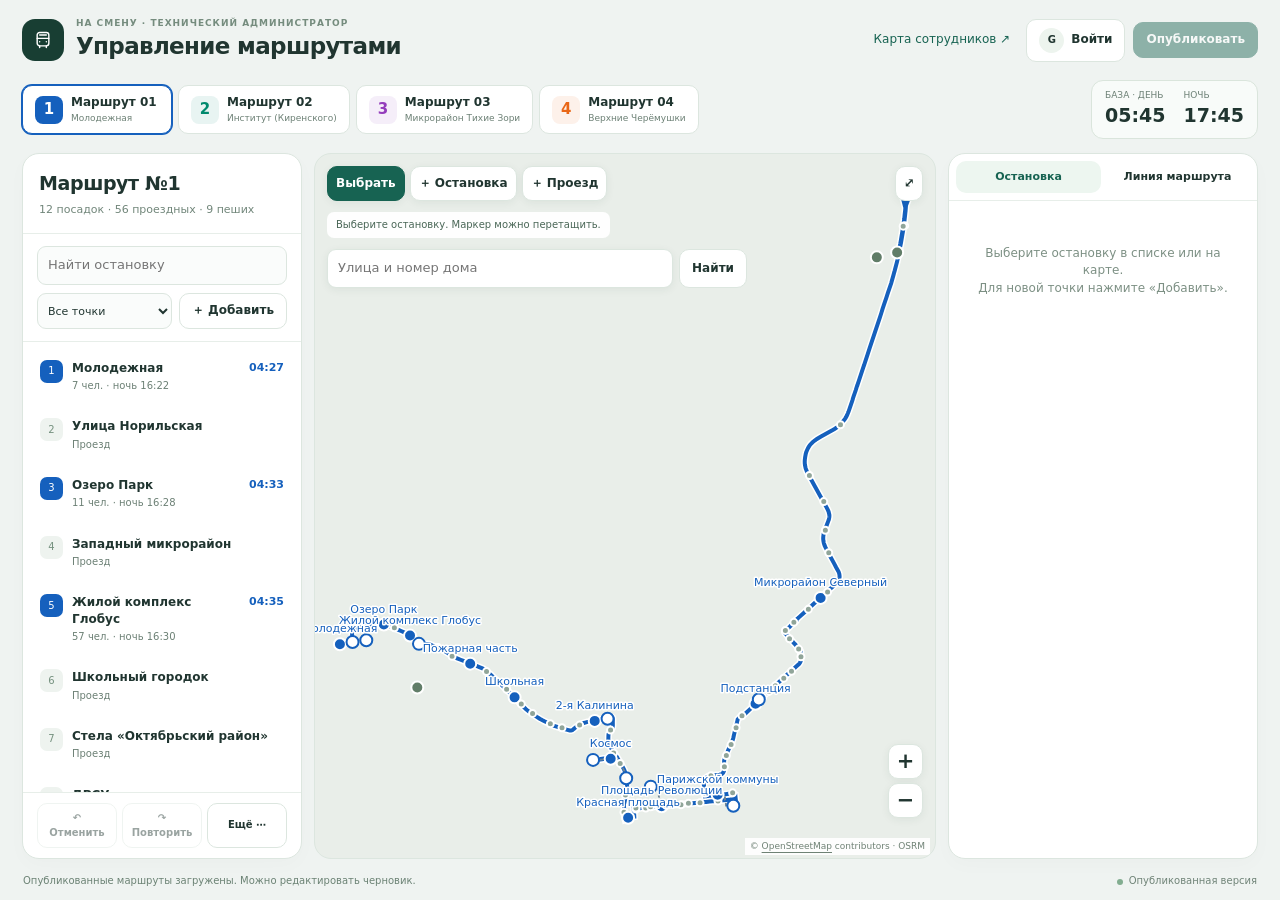
==== admin.html @ 2da7a302 "Add route administrator dashboard" ====
<!doctype html>
<html lang="ru"><head><meta charset="utf-8"><meta name="viewport" content="width=device-width,initial-scale=1"><meta name="robots" content="noindex"><meta http-equiv="Content-Security-Policy" content="default-src 'none'; script-src 'sha256-DHLg7vLLVX3ULZveoLu1nSYsYVpqnDTBqaFcpFXogCk=' 'sha256-kB4TADmBcw2oBvDj0PjYbMtDGYgtJJm6qA/jR+17UAM=' 'sha256-mRTsV3qN26Bo/cXhjgqdQzp6GvZGH3STlSTkfiofHhw=' 'sha256-dpqC+40OQa2++x3WbbJFEFpUWADEsrqg0OhUhbgO3nA='; style-src 'unsafe-inline'; img-src 'self' data: https://tile.openstreetmap.org; connect-src 'self' https://api.github.com https://routing.openstreetmap.de https://photon.komoot.io; frame-src 'self'; base-uri 'none'; form-action 'none'; object-src 'none'"><title>Администратор — маршруты Красноярска</title>
<style>
[hidden]{display:none!important}
*{box-sizing:border-box}body{margin:0;background:#eff3f1;color:#203530;font:14px/1.45 system-ui,-apple-system,"Segoe UI",sans-serif;height:100dvh;display:flex;flex-direction:column}button,input,select,textarea{font:inherit;color:inherit}button,a{-webkit-tap-highlight-color:transparent}button{cursor:pointer;border:1px solid #dce6df;border-radius:10px;padding:8px 12px;background:white;font-weight:600;font-size:12px}button:hover{background:#f0f7f3}button:disabled{opacity:.45;cursor:default}button:focus-visible,a:focus-visible,input:focus-visible,select:focus-visible{outline:3px solid #83c4ad;outline-offset:2px}button.primary{background:#176352;border-color:#176352;color:white}button.primary:hover{background:#124f42}button.danger{color:#a13e3e;border-color:#e8cccc}a{color:#176352;text-underline-offset:3px}input,select,textarea{width:100%;min-width:0;border:1px solid #dce6df;border-radius:9px;background:#fafcfb;padding:9px 10px;font-size:13px}label{display:block;font-size:11px;font-weight:650;color:#60766b}label input,label select,label textarea{display:block;margin-top:5px}input[type=checkbox]{width:auto}textarea{resize:vertical}h1,h2,h3,p{margin:0}h1{font-size:23px;letter-spacing:-.65px}h2{font-size:19px;letter-spacing:-.4px}h3{font-size:14px}small,.muted{color:#6c8075}small{font-size:11px}.icon{width:20px;height:20px;fill:none;stroke:currentColor;stroke-width:1.7;stroke-linecap:round;stroke-linejoin:round}.topbar{display:flex;align-items:center;justify-content:space-between;padding:17px 22px;gap:15px}.identity{display:flex;align-items:center;gap:12px}.brand-icon{display:grid;place-items:center;width:42px;height:42px;border-radius:13px;background:#183e33;color:white}.eyebrow{font-size:9px;letter-spacing:.11em;color:#758c7e;font-weight:750;text-transform:uppercase}.top-actions{display:flex;gap:8px;align-items:center}.user-button{display:flex;gap:7px;align-items:center}.user-dot{display:inline-grid;place-items:center;background:#edf4ee;border-radius:50%;width:25px;height:25px;font-size:10px}.page-link{font-size:12px;text-decoration:none;padding:8px}.routebar{display:flex;justify-content:space-between;align-items:center;gap:10px;padding:0 22px 14px}.route-tabs{display:flex;gap:6px}.route-tab{display:flex;gap:8px;align-items:center;min-width:150px;text-align:left}.route-tab.active{border-color:var(--color);box-shadow:0 0 0 1px var(--color);background:white}.route-tab .number{width:28px;height:28px;border-radius:8px;color:var(--color);background:color-mix(in srgb,var(--color) 9%,white);display:grid;place-items:center;font-size:15px;font-weight:750}.route-tab.active .number{background:var(--color);color:white}.route-tab strong{font-size:12px}.route-tab small{display:block;font-weight:400;font-size:9px}.gate-pill{display:flex;gap:18px;padding:8px 13px;border:1px solid #dae5dc;background:#f8fbf9;border-radius:12px}.gate-pill small{display:block;font-size:9px}.gate-pill strong{font-size:19px;font-variant-numeric:tabular-nums}.workspace{flex:1;min-height:0;display:grid;grid-template-columns:280px minmax(260px,1fr) 310px;gap:12px;padding:0 22px 15px}.pane{border:1px solid #dce6df;border-radius:17px;background:white;min-height:0;overflow:hidden;display:flex;flex-direction:column;box-shadow:0 6px 20px #1b3d2b05}.pane-head{padding:16px;border-bottom:1px solid #e7eee9;flex:none}.pane-head>p{margin-top:4px;font-size:11px;color:#71867a}.list-tools{padding:12px 14px;border-bottom:1px solid #e7eee9}.list-tools>input{margin-bottom:8px}.list-tools>div{display:flex;gap:7px}.list-tools select{padding:6px;font-size:11px}.list-tools button{white-space:nowrap}.stop-list{overflow:auto;flex:1;padding:7px}.stop-item{display:flex;gap:9px;align-items:flex-start;padding:10px 9px;margin-bottom:3px;border-radius:9px;border:1px solid transparent;width:100%;text-align:left;font-weight:400;background:white}.stop-item:hover{background:#f4f8f5}.stop-item.active{background:#edf7f1;border-color:#c4dfcf}.stop-index{width:23px;height:23px;flex:none;border-radius:7px;display:grid;place-items:center;background:#eef3ef;color:#75917f;font-size:10px}.stop-item.boarding .stop-index{background:var(--color);color:white}.stop-item.walk .stop-index{background:#edf1fa;color:#606f9f}.stop-item strong{font-size:12px;font-weight:600;display:block;line-height:1.35}.stop-item small{font-size:10px;display:block;margin-top:3px}.stop-item .stop-content{flex:1}.stop-clock{font-size:11px;font-weight:650;color:var(--color);white-space:nowrap}.list-footer{padding:10px 14px;border-top:1px solid #e7eee9;display:flex;gap:5px}.list-footer button{flex:1;padding:7px;font-size:10px}.editor-map{position:relative;min-height:0;overflow:hidden;border:1px solid #dce6df;border-radius:17px;background:#e9eee9}#adminMap{width:100%;height:100%;display:block;touch-action:none;user-select:none}#adminMap text{font-family:system-ui,-apple-system,"Segoe UI",sans-serif;paint-order:stroke;stroke-linejoin:round}.map-toolbar{position:absolute;left:12px;top:12px;right:12px;display:flex;justify-content:space-between;gap:8px;pointer-events:none}.map-toolbar>div{display:flex;gap:5px;pointer-events:auto}.map-toolbar button{box-shadow:0 2px 8px #243a3010;padding:8px}.map-toolbar button.active{background:#176352;color:white;border-color:#176352}.map-hint{position:absolute;left:12px;top:58px;right:12px;display:flex;align-items:center;gap:7px;font-size:10px;color:#496656;pointer-events:none}.map-hint span{padding:6px 9px;border-radius:7px;background:#fffffff0;max-width:90%}.map-address{position:absolute;top:95px;left:12px;right:12px;display:flex;gap:6px;max-width:420px}.map-address input{background:white;box-shadow:0 2px 8px #243a3010}.map-address button{white-space:nowrap}.map-result{position:absolute;left:12px;right:60px;bottom:36px;background:white;border:1px solid #dce6df;box-shadow:0 8px 20px #183e331a;border-radius:12px;padding:12px;max-width:360px}.map-result[hidden]{display:none}.map-result strong{display:block;font-size:13px;padding-right:12px}.map-result p{font-size:10px;color:#71867a;margin:4px 0 9px}.map-result>button.close{position:absolute;right:5px;top:5px;border:0;padding:3px 7px}.map-result div{display:flex;gap:6px;flex-wrap:wrap}.map-result div button{font-size:10px;padding:6px 8px}.zoom-tools{position:absolute;right:12px;bottom:40px;display:flex;flex-direction:column;gap:4px}.zoom-tools button{width:35px;height:35px;padding:0;font-size:21px;box-shadow:0 2px 8px #243a3010}.attribution{position:absolute;right:5px;bottom:3px;background:#ffffffe8;padding:2px 5px;font-size:9px;color:#6f8275}.attribution a{color:inherit}.map-marker{cursor:grab}.map-marker:active{cursor:grabbing}.inspector-tabs{display:flex;gap:4px;padding:7px;border-bottom:1px solid #e7eee9}.inspector-tabs button{flex:1;border:0;background:transparent;font-size:11px}.inspector-tabs button.active{background:#edf6f0;color:#176352}.inspector-body{overflow:auto;flex:1;padding:16px}.empty-state{padding:28px 5px;color:#7d9084;text-align:center;font-size:12px}.form-heading{display:flex;justify-content:space-between;align-items:flex-start;margin-bottom:14px;gap:10px}.form-heading small{display:block;margin-top:4px}.type-pill{font-size:9px;padding:4px 6px;border-radius:6px;background:#edf6f0;color:#41735a;white-space:nowrap}.form-fields{display:grid;gap:12px}.two{display:grid;grid-template-columns:1fr 1fr;gap:9px}.field-note{font-size:10px;color:#7a8d80;margin-top:5px;line-height:1.5}.form-buttons{display:flex;gap:6px;margin-top:17px}.form-buttons button{flex:1}.stop-order{display:flex;gap:6px;margin-top:11px}.stop-order button{flex:1;font-size:10px;padding:7px}.form-error{color:#9a4242;background:#fff4f2;padding:8px;border-radius:7px;font-size:11px;margin-top:10px}.form-error:empty{display:none}.route-tools{display:grid;gap:10px;margin-top:14px}.route-tools button{width:100%;padding:10px}.route-status{padding:10px;border-radius:9px;background:#f0f7f3;font-size:11px;color:#517564;margin:13px 0}.route-status.dirty{background:#fff7e8;color:#946b2d}.via-row{padding:10px 0;border-top:1px solid #e7eee9}.via-row>div{display:flex;align-items:center;justify-content:space-between;gap:8px;margin-bottom:6px}.via-row button{padding:3px 8px;color:#a13e3e;border:0}.via-row small{font-size:10px}.via-row select{font-size:11px;padding:7px}.statusbar{display:flex;align-items:center;justify-content:space-between;padding:0 23px 11px;gap:12px;font-size:10px;min-height:26px;color:#6b8274}.statusbar .message{max-width:80%;white-space:normal}.statusbar .message.error{color:#a14440}.statusbar .message.success{color:#176352}.save-state{display:inline-flex;align-items:center;gap:6px;font-size:10px;color:#708478}.save-state:before{content:"";width:6px;height:6px;border-radius:50%;background:#82ad90}.save-state.dirty{color:#8e733a}.save-state.dirty:before{background:#cfaa50}.mobile-tabs{display:none}dialog{width:min(600px,calc(100% - 24px));max-height:calc(100dvh - 32px);border:1px solid #dce6df;border-radius:19px;background:white;color:#203530;padding:23px;box-shadow:0 25px 90px #183e3338;overflow:auto}dialog::backdrop{background:#183e335c;backdrop-filter:blur(3px)}dialog header{display:flex;justify-content:space-between;align-items:flex-start;gap:12px;margin-bottom:16px}dialog header button{border:0;padding:4px 8px;font-size:20px}dialog p{font-size:12px;line-height:1.7;color:#71867a;margin-bottom:14px}dialog .dialog-actions{display:flex;gap:8px;justify-content:flex-end;margin-top:18px}.login-box{background:#f3f8f5;border-radius:12px;padding:15px;margin-bottom:15px}.login-box label{color:#436251}.login-box input{background:white}.login-box button{margin-top:11px;width:100%}.login-help{font-size:11px;line-height:1.6}.login-help ol{padding-left:20px;color:#71867a}.login-help li{margin-bottom:7px}.login-help a{font-weight:600}.review-stats{display:grid;grid-template-columns:repeat(4,1fr);gap:7px;margin:15px 0}.review-stats div{padding:12px 7px;border:1px solid #e2ebe5;border-radius:10px;text-align:center}.review-stats strong{font-size:23px;display:block;line-height:1.2}.review-stats small{font-size:9px}.review-list{max-height:260px;overflow:auto;border:1px solid #e5eee8;border-radius:10px;padding:9px 12px;margin-bottom:13px}.review-row{padding:7px 0;border-bottom:1px solid #edf2ee;font-size:11px}.review-row:last-child{border-bottom:0}.review-row strong{display:block;font-size:12px}.review-row span{color:#758b7d}.validation-errors{padding:12px;background:#fff4f0;border:1px solid #efdad1;border-radius:10px;margin:12px 0;font-size:11px;color:#9a4e3d}.validation-errors ul{margin:0;padding-left:18px}.validation-warnings{padding:10px;background:#fff9ed;border-radius:10px;font-size:11px;color:#9b793a;margin-bottom:12px}.preview-dialog{width:calc(100% - 40px);height:calc(100dvh - 40px);max-width:none;max-height:none;padding:12px;overflow:hidden;display:none;flex-direction:column}.preview-dialog[open]{display:flex}.preview-dialog header{margin-bottom:8px;align-items:center}.preview-dialog h2{font-size:16px}.preview-dialog iframe{border:1px solid #dce6df;border-radius:10px;width:100%;flex:1;min-height:0;background:#edf1ee}.history-item{display:flex;align-items:center;justify-content:space-between;gap:12px;padding:12px 0;border-bottom:1px solid #e6eee8}.history-item strong{display:block;font-size:12px}.history-item small{font-size:10px}.history-item button{font-size:10px;white-space:nowrap}.history-item a{font-size:10px}.busy{opacity:.65;pointer-events:none}.key-note{font-size:10px;color:#758b7d;margin-top:8px}.protected{padding:12px;border-radius:10px;background:#f4f8f5;font-size:11px;color:#6c8374}.copy-code{width:100%;height:140px;font:10px/1.3 monospace;margin:12px 0}.help-steps{display:grid;gap:12px}.help-step{display:flex;gap:12px;font-size:12px;line-height:1.7}.help-step>b{width:27px;height:27px;flex:none;background:#eaf5ee;border-radius:8px;display:grid;place-items:center;color:#176352}.help-step strong{display:block}.auth-session{padding:12px;background:#edf6f0;border-radius:11px;margin-bottom:12px}.auth-session strong{display:block}.auth-session small{display:block;margin-top:4px}
@media(min-width:1550px){.workspace{grid-template-columns:320px minmax(350px,1fr) 350px}.route-tab{min-width:180px}}@media(max-width:1100px){.workspace{grid-template-columns:240px minmax(200px,1fr) 280px;padding:0 13px 13px;gap:9px}.topbar{padding:14px}.routebar{padding:0 14px 12px}.route-tab{min-width:0}.route-tab small{display:none}.gate-pill{gap:8px}.page-link{display:none}.topbar h1{font-size:20px}}@media(max-width:760px){body{height:100dvh}.topbar{padding:12px;gap:8px}.identity{gap:8px}.brand-icon{width:32px;height:32px}.eyebrow{font-size:7px}h1{font-size:17px!important}.top-actions{gap:5px}.top-actions button{padding:7px 9px;font-size:10px}.user-dot{display:none}.user-button span:last-child{max-width:72px;overflow:hidden;text-overflow:ellipsis}.routebar{padding:0 12px 8px;align-items:stretch}.route-tabs{flex:1;gap:4px}.route-tab{flex:1;justify-content:center;padding:6px;gap:4px}.route-tab>span:last-child{display:none}.route-tab .number{width:27px;height:27px}.gate-pill{padding:6px 8px;gap:8px}.gate-pill strong{font-size:15px}.gate-pill small{font-size:7px}.workspace{display:block;position:relative;padding:0 0 5px;margin:0 10px;min-height:0}.pane,.editor-map{height:100%;border-radius:13px}.workspace>[data-pane]{display:none}body[data-mobile="map"] .workspace>[data-pane="map"],body[data-mobile="list"] .workspace>[data-pane="list"],body[data-mobile="edit"] .workspace>[data-pane="edit"]{display:flex}body[data-mobile="map"] .workspace>[data-pane="map"]{display:block}.mobile-tabs{display:flex;gap:4px;padding:0 10px 8px}.mobile-tabs button{flex:1;padding:7px;background:transparent;border:0}.mobile-tabs button.active{background:white;color:#176352;box-shadow:0 2px 8px #243a300c}.statusbar{padding:6px 13px 8px;font-size:9px}.statusbar>span:last-child{display:none}.map-toolbar{left:8px;right:8px;top:8px}.map-toolbar button{font-size:10px;padding:7px 8px}.map-hint{top:49px;left:8px}.map-address{top:91px;left:8px;right:8px}.map-address input{font-size:16px}.map-result{left:8px;right:55px}.review-stats{gap:4px}.review-stats div{padding:10px 4px}.review-stats small{font-size:8px}dialog{padding:18px}.preview-dialog{width:calc(100% - 12px);height:calc(100dvh - 12px);padding:8px}.statusbar .message{max-width:100%}.form-fields input{font-size:16px}}
</style></head><body data-mobile="list">
<header class="topbar"><div class="identity"><div class="brand-icon"><svg class="icon" viewBox="0 0 24 24"><rect x="5" y="3" width="14" height="16" rx="3"/><path d="M5 10h14M8 6h8M8 19v2m8-2v2M8 14h.01M16 14h.01"/></svg></div><div><div class="eyebrow">На смену · технический администратор</div><h1>Управление маршрутами</h1></div></div><div class="top-actions"><a class="page-link" href="./index.html" target="_blank" rel="noopener">Карта сотрудников ↗</a><button id="loginButton" class="user-button"><span class="user-dot">G</span><span id="userName">Войти</span></button><button id="reviewButton" class="primary" disabled>Опубликовать</button></div></header>
<div class="routebar"><nav id="adminRoutes" class="route-tabs" aria-label="Выбор маршрута"></nav><div class="gate-pill"><div><small>БАЗА · ДЕНЬ</small><strong>05:45</strong></div><div><small>НОЧЬ</small><strong>17:45</strong></div></div></div>
<div class="mobile-tabs" aria-label="Панели редактора"><button data-mobile="list" class="active">Остановки</button><button data-mobile="map">Карта</button><button data-mobile="edit">Редактор</button></div>
<main class="workspace">
<aside class="pane" data-pane="list"><div class="pane-head"><h2 id="stopListHeading">Маршрут №1</h2><p id="stopListSummary">Загрузка остановок…</p></div><div class="list-tools"><input id="stopSearch" type="search" aria-label="Поиск остановки в редакторе" placeholder="Найти остановку"><div><select id="stopFilter" aria-label="Тип остановок"><option value="all">Все точки</option><option value="boarding">Посадка</option><option value="pass">Проезд</option><option value="walk">Пешие подходы</option><option value="unassigned">Не назначены</option></select><button id="addStop">＋ Добавить</button></div></div><div id="adminStopList" class="stop-list" aria-label="Остановки маршрута"></div><div class="list-footer"><button id="undoButton" disabled>↶ Отменить</button><button id="redoButton" disabled>↷ Повторить</button><button id="moreButton">Ещё ⋯</button></div></aside>
<section class="editor-map" data-pane="map" aria-label="Карта редактора"><svg id="adminMap" xmlns="http://www.w3.org/2000/svg" aria-label="Карта для редактирования маршрута"></svg><div class="map-toolbar"><div><button data-mode="select" class="active">Выбрать</button><button data-mode="add">＋ Остановка</button><button data-mode="via">＋ Проезд</button></div><div><button id="fitMap" aria-label="Показать маршрут целиком">⤢</button></div></div><div class="map-hint"><span id="mapModeHint">Выберите остановку. Маркер можно перетащить.</span></div><form id="adminAddressForm" class="map-address"><input id="adminAddress" aria-label="Адрес на карте редактора" placeholder="Улица и номер дома" maxlength="180"><button type="submit" id="adminAddressSubmit">Найти</button></form><div id="adminAddressResult" class="map-result" hidden><button class="close" id="closeAdminAddress" aria-label="Закрыть результат адреса">×</button><strong id="adminAddressLabel"></strong><p id="adminAddressMessage"></p><div><button id="addressAddStop">Добавить остановку здесь</button><button id="addressMoveStop">Перенести выбранную</button></div></div><div class="zoom-tools"><button id="adminZoomIn" aria-label="Увеличить карту">+</button><button id="adminZoomOut" aria-label="Уменьшить карту">−</button></div><div class="attribution">© <a href="https://www.openstreetmap.org/copyright" target="_blank" rel="noopener">OpenStreetMap</a> contributors · OSRM</div></section>
<aside class="pane" data-pane="edit"><div class="inspector-tabs"><button data-tab="stop" class="active">Остановка</button><button data-tab="route">Линия маршрута</button></div><div class="inspector-body"><section id="stopInspector"><div class="empty-state" id="noStop">Выберите остановку в списке или на карте.<br>Для новой точки нажмите «Добавить».</div><form id="stopForm" hidden><div class="form-heading"><div><h2>Остановка</h2><small id="stopIdentifier"></small></div><span id="stopKindPill" class="type-pill"></span></div><div class="form-fields"><label>Название<input id="editName" maxlength="160" required></label><div class="two"><label>Тип<select id="editKind"><option value="boarding">Посадка</option><option value="pass">Проезд без посадки</option><option value="walk">Пеший подход</option><option value="unassigned">Не назначена</option></select></label><label>Маршрут<select id="editRoute"><option value="1">№1</option><option value="2">№2</option><option value="3">№3</option><option value="4">№4</option><option value="0">Не назначен</option></select></label></div><label>Сотрудников по общему списку<input id="editCount" type="number" min="0" max="1000" step="1" required></label><div id="timeFields"><div class="two"><label>День · посадка<input id="editDay" type="time"></label><label>Ночь · посадка<input id="editNight" type="time"></label></div><p class="field-note">Время до въезда на базу: 05:45 / 17:45.</p></div><label id="targetField" hidden>Посадка для пешего подхода<select id="editTarget"></select></label><div class="two"><label>Широта<input id="editLat" type="number" step="any" required></label><label>Долгота<input id="editLon" type="number" step="any" required></label></div><p class="field-note">Можно перетащить маркер на карте. После переноса посадки перестройте линию автобуса и пешие подходы.</p></div><div id="stopFormError" class="form-error" role="alert"></div><div class="form-buttons"><button type="submit" class="primary">Сохранить остановку</button><button type="button" id="deleteStop" class="danger">Удалить</button></div><div class="stop-order"><button type="button" id="moveUp">↑ Раньше</button><button type="button" id="moveDown">↓ Позже</button></div></form></section>
<section id="routeInspector" hidden><div class="form-heading"><div><h2>Линия маршрута</h2><small>Проезд по дорогам между посадками</small></div></div><label>Название маршрута<input id="routeTitle" maxlength="160"></label><div id="routeGeometryStatus" class="route-status"></div><div class="route-tools"><button id="rebuildRoute" class="primary">Перестроить по дорогам</button><button id="rebuildWalks">Пересчитать пешие подходы</button><button id="reviewRouteTimes">Проверить расписание после перестроения</button><button id="calculateTimes">Рассчитать время посадок</button><button id="refreshPassing">Обновить попутные остановки</button></div><p class="field-note">Для объезда добавьте на карте точку «Проезд» после нужной посадки. Автобус пройдёт через неё при перестроении.</p><div id="viaList"></div><div class="protected" style="margin-top:16px">Въезд на базу: <b>05:45 / 17:45</b>.<br>Эти контрольные времена защищены от случайного изменения.</div></section></div></aside>
</main><footer class="statusbar"><span id="adminMessage" class="message" role="status" aria-live="polite">Загружаем опубликованные маршруты…</span><span id="draftState" class="save-state">Опубликованная версия</span></footer>
<dialog id="loginDialog" aria-labelledby="loginHeading"><header><div><div class="eyebrow">Доступ к публикации</div><h2 id="loginHeading">Технический администратор</h2></div><button data-close="loginDialog" aria-label="Закрыть вход">×</button></header><div id="authSession" class="auth-session" hidden><strong id="authIdentity"></strong><small>Права подтверждены GitHub. Ключ действует только в открытой вкладке.</small><button id="logoutButton" style="margin-top:10px">Выйти</button></div><div id="loginFields"><p>Публиковать изменения может владелец репозитория карты или пользователь с правом записи. Укажите ключ доступа своей учётной записи GitHub.</p><form id="loginForm" class="login-box"><label>Ключ доступа GitHub<input id="githubKey" type="password" autocomplete="off" spellcheck="false" maxlength="300" required placeholder="github_pat_…"></label><button class="primary" id="connectGitHub" type="submit">Подключить учётную запись</button><div class="key-note">Ключ передаётся только GitHub, не сохраняется в файлах, черновиках и хранилище браузера.</div></form><div id="loginError" class="form-error" role="alert"></div><details class="login-help"><summary>Настроить доступ владельцу Ivan160610</summary><ol><li>Откройте <a href="https://github.com/settings/personal-access-tokens/new?name=Bus%20Routes%20Admin&amp;target_name=Ivan160610&amp;expires_in=30&amp;contents=write" target="_blank" rel="noopener noreferrer">создание ключа GitHub ↗</a>.</li><li>В «Repository access» выберите «Only select repositories» и только <b>krasnoyarsk-bus-routes</b>.</li><li>Разрешение «Contents» — <b>Read and write</b>. Создайте ключ и вставьте его в это окно.</li></ol><p>Если администратор — другой пользователь GitHub, можно публиковать через редактор GitHub с его учётной записью и правом записи. Этот способ доступен в окне проверки изменений.</p></details></div><div class="dialog-actions"><button id="draftOnlyButton">Продолжить с черновиком</button></div></dialog>
<dialog id="reviewDialog" aria-labelledby="reviewHeading"><header><div><div class="eyebrow">Проверка перед публикацией</div><h2 id="reviewHeading">Обновление карты сотрудников</h2></div><button data-close="reviewDialog" aria-label="Закрыть проверку публикации">×</button></header><p>Проверьте изменения. После публикации карта, расписание и поиск ближайшей посадки используют новую версию.</p><div id="reviewValidation"></div><div id="reviewStats" class="review-stats"></div><div id="reviewChanges" class="review-list"></div><label>Что изменилось<textarea id="publishComment" rows="2" maxlength="180" placeholder="Например: перенесли посадку на улице Крупской"></textarea></label><div id="publishError" class="form-error" role="alert"></div><div class="dialog-actions"><button id="previewFromReview">Предпросмотр</button><button id="publishViaGitHub">Через GitHub</button><button id="publishDirect" class="primary">Опубликовать</button></div></dialog>
<dialog id="confirmDialog" aria-labelledby="confirmHeading"><header><h2 id="confirmHeading">Подтвердите действие</h2></header><p id="confirmText"></p><div class="dialog-actions"><button id="confirmCancel">Отмена</button><button id="confirmAccept" class="primary">Продолжить</button></div></dialog>
<dialog id="moreDialog" aria-labelledby="moreHeading"><header><h2 id="moreHeading">Действия с маршрутами</h2><button data-close="moreDialog" aria-label="Закрыть действия">×</button></header><div class="route-tools"><button id="openPreview">Предпросмотр карты сотрудников</button><button id="exportDraft">Скачать резервную копию</button><button id="exportRecovery" hidden>Скачать предыдущий черновик</button><button id="importDraft">Загрузить резервную копию</button><button id="openHistory">История публикаций и восстановление</button><button id="reloadPublished">Загрузить актуальную версию</button><button id="openHelp">Как редактировать маршруты</button></div><input id="importFile" type="file" accept="application/json,.json" hidden></dialog>
<dialog id="previewDialog" class="preview-dialog" aria-labelledby="previewHeading"><header><h2 id="previewHeading">Предпросмотр · черновик</h2><button data-close="previewDialog" aria-label="Закрыть предпросмотр">×</button></header><iframe id="previewFrame" title="Карта сотрудников с черновиком маршрутов"></iframe></dialog>
<dialog id="historyDialog" aria-labelledby="historyHeading"><header><div><div class="eyebrow">История GitHub</div><h2 id="historyHeading">Опубликованные версии</h2></div><button data-close="historyDialog" aria-label="Закрыть историю">×</button></header><p>Восстановление загружает выбранную версию в черновик. Сотрудники увидят её после проверки и новой публикации.</p><div id="historyList"></div></dialog>
<dialog id="webPublishDialog" aria-labelledby="webPublishHeading"><header><h2 id="webPublishHeading">Публикация через GitHub</h2><button data-close="webPublishDialog" aria-label="Закрыть публикацию через GitHub">×</button></header><p>Этот способ использует обычный вход в GitHub и не требует ключа в редакторе. Скопируйте подготовленные данные, откройте файл и замените его содержимое. Затем нажмите в GitHub «Commit changes».</p><textarea id="webPublishCode" class="copy-code" readonly aria-label="Данные для публикации в GitHub"></textarea><div class="dialog-actions"><button id="copyWebPublish" class="primary">Скопировать данные</button><a class="page-link" href="https://github.com/Ivan160610/krasnoyarsk-bus-routes/edit/main/routes.json" target="_blank" rel="noopener noreferrer" style="display:block">Открыть файл в GitHub ↗</a></div><p style="margin-top:14px">Перед заменой проверьте, что в GitHub показана та же версия, от которой создан черновик: <b id="webBaseRevision"></b>. Если файл уже изменён другим администратором, загрузите актуальную версию в редакторе.</p></dialog>
<dialog id="routeTimeReviewDialog" aria-labelledby="routeTimeReviewHeading"><header><h2 id="routeTimeReviewHeading">Проверка времени посадок</h2><button data-close="routeTimeReviewDialog" aria-label="Закрыть проверку времени">×</button></header><p>После изменения линии проверьте время между посадками. Если нужен новый расчёт с запасом, используйте «Рассчитать время посадок» в разделе линии маршрута.</p><div id="routeTimeReviewList" class="review-list"></div><div class="protected">Въезд на базу — 05:45 / 17:45.</div><div class="dialog-actions"><button id="confirmRouteTimes" class="primary">Время проверено</button></div></dialog>
<dialog id="timeDialog" aria-labelledby="timeHeading"><header><h2 id="timeHeading">Рассчитать время посадок</h2><button data-close="timeDialog" aria-label="Закрыть расчёт времени">×</button></header><p>Расчёт идёт от фиксированного въезда 05:45 / 17:45 назад по маршруту. Текущие пробки не учитываются; после расчёта время можно поправить вручную.</p><form id="timeForm"><div class="form-fields"><div class="two"><label>Запас на весь путь, мин<input id="timeReserve" type="number" value="10" min="0" max="60" step="1"></label><label>Посадка на остановке, мин<input id="timePause" type="number" value="0.5" min="0" max="5" step="0.1"></label></div><div class="two"><label>Коэффициент · день<input id="timeDayFactor" type="number" value="1.15" min="1" max="3" step="0.05"></label><label>Коэффициент · ночь<input id="timeNightFactor" type="number" value="1.25" min="1" max="3" step="0.05"></label></div></div><div class="dialog-actions"><button class="primary" type="submit">Рассчитать для маршрута</button></div></form></dialog>
<dialog id="helpDialog" aria-labelledby="helpHeading"><header><h2 id="helpHeading">Как работать с редактором</h2><button data-close="helpDialog" aria-label="Закрыть помощь">×</button></header><div class="help-steps"><div class="help-step"><b>1</b><div><strong>Выберите маршрут и остановку</strong>Меняйте название, тип и время в карточке справа. «Проезд без посадки» остаётся без времени.</div></div><div class="help-step"><b>2</b><div><strong>Настройте движение на карте</strong>Перетащите посадку или добавьте точку проезда. В разделе «Линия маршрута» перестройте путь по дорогам и пересчитайте затронутые пешие подходы.</div></div><div class="help-step"><b>3</b><div><strong>Проверьте черновик</strong>Изменения сохраняются в браузере. Доступны отмена, резервная копия, история и предпросмотр того, что увидят сотрудники.</div></div><div class="help-step"><b>4</b><div><strong>Опубликуйте новую версию</strong>Нажмите «Опубликовать», проверьте список изменений и подтвердите. Сайт обновляется через GitHub; открытые карты проверяют обновления раз в минуту.</div></div></div></dialog>
<script id="stopcatalog" type="application/json">[{"id":457310788,"name":"Черёмушки","lat":56.000825,"lon":93.0358346},{"id":457310789,"name":"Черёмушки","lat":56.0006834,"lon":93.0345127},{"id":544059718,"name":"Кинотеатр Луч","lat":56.0095668,"lon":92.8549427},{"id":601732369,"name":"Органный зал","lat":56.0091572,"lon":92.8476352},{"id":748067444,"name":"Театр оперы и балета","lat":56.0091195,"lon":92.8713218},{"id":750470043,"name":"Площадь Революции","lat":56.0126172,"lon":92.852423},{"id":766201744,"name":"Медицинский колледж","lat":56.0184248,"lon":92.7687351},{"id":766215884,"name":"Улица Крупской","lat":56.0221961,"lon":92.7802476},{"id":766215885,"name":"Спорткомплекс «Рассвет»","lat":56.0235348,"lon":92.7862223},{"id":766215886,"name":"Спорткомплекс «Рассвет»","lat":56.0229302,"lon":92.7866125},{"id":766215887,"name":"Почта","lat":56.0266877,"lon":92.7801864},{"id":766215888,"name":"Почта","lat":56.0272074,"lon":92.7799701},{"id":766215889,"name":"Домик","lat":56.0200585,"lon":92.7567662},{"id":766215891,"name":"БСМП","lat":56.0193681,"lon":92.7725471},{"id":766215892,"name":"БСМП","lat":56.0189045,"lon":92.7717249},{"id":766215893,"name":"Улица Крупской","lat":56.0223137,"lon":92.7810019},{"id":766215894,"name":"Госпиталь инвалидов ВОВ (улица Сады)","lat":56.0190618,"lon":92.7656129},{"id":766215895,"name":"Домик","lat":56.0204368,"lon":92.7577771},{"id":827591720,"name":"Кинотеатр Строитель","lat":56.0325117,"lon":92.774201},{"id":827598435,"name":"Кинотеатр Строитель","lat":56.0327043,"lon":92.7746077},{"id":827598437,"name":"Северо-Западный район","lat":56.0386134,"lon":92.7697808},{"id":858214752,"name":"Улица Урванцева","lat":56.0643176,"lon":92.9259213},{"id":858214755,"name":"Улица Урванцева","lat":56.0639941,"lon":92.9240926},{"id":988497505,"name":"Улица Красномосковская","lat":56.0236926,"lon":92.8219396},{"id":1012017921,"name":"Предмостная площадь","lat":55.9917687,"lon":92.8880058},{"id":1012017922,"name":"Агентство Аэрофлота","lat":55.9901789,"lon":92.8864456},{"id":1012961185,"name":"Улица Батурина","lat":56.0384425,"lon":92.9060652},{"id":1012961186,"name":"АЛПИ (улица Батурина)","lat":56.0413965,"lon":92.9009398},{"id":1012961192,"name":"Междугородный автовокзал","lat":56.0319183,"lon":92.9063196},{"id":1012961193,"name":"Кода «Медистал»","lat":56.0437448,"lon":92.910006},{"id":1012961195,"name":"Кода «Медистал»","lat":56.0429157,"lon":92.9096387},{"id":1012961199,"name":"Центральный рынок Советского района","lat":56.0358267,"lon":92.920101},{"id":1012961212,"name":"Весны","lat":56.0385344,"lon":92.9120795},{"id":1012961221,"name":"Оптима","lat":56.040057,"lon":92.9018471},{"id":1012961233,"name":"Сбербанк","lat":56.0392173,"lon":92.9156191},{"id":1012961235,"name":"Аптека","lat":56.0402894,"lon":92.914457},{"id":1012961236,"name":"Улица Батурина","lat":56.0379285,"lon":92.9062888},{"id":1012961243,"name":"Междугородный автовокзал","lat":56.0312917,"lon":92.9082603},{"id":1012961245,"name":"Школа искусств","lat":56.0406241,"lon":92.9039105},{"id":1015339937,"name":"1-й микрорайон","lat":56.0586428,"lon":92.9148274},{"id":1015339939,"name":"1-й микрорайон","lat":56.0578368,"lon":92.9119942},{"id":1034705656,"name":"Дом учёных","lat":55.9851156,"lon":92.7498384},{"id":1034705675,"name":"Академгородок","lat":55.9860731,"lon":92.7626758},{"id":1034705676,"name":"Академгородок","lat":55.9859314,"lon":92.7616474},{"id":1056781475,"name":"Дом Куприяна","lat":56.0558958,"lon":92.9092108},{"id":1056781505,"name":"Дом Куприяна","lat":56.0556115,"lon":92.9077349},{"id":1065885420,"name":"Улица Краснодарская","lat":56.0460157,"lon":92.9414524},{"id":1065886901,"name":"Улица Краснодарская","lat":56.0451268,"lon":92.9410173},{"id":1065887799,"name":"Улица Сергея Лазо","lat":56.0468075,"lon":92.9475899},{"id":1065888391,"name":"Улица Сергея Лазо","lat":56.0465465,"lon":92.9480479},{"id":1076659692,"name":"Площадь Революции","lat":56.011447,"lon":92.8572994},{"id":1096134493,"name":"Комсомольский проспект","lat":56.0622885,"lon":92.9335437},{"id":1096134495,"name":"Комсомольский проспект","lat":56.061977,"lon":92.9332519},{"id":1096134507,"name":"Улица 9 Мая","lat":56.0638852,"lon":92.9301333},{"id":1096134572,"name":"Улица 9 Мая","lat":56.065084,"lon":92.9289747},{"id":1096164436,"name":"Микрорайон Северный","lat":56.0669994,"lon":92.9301168},{"id":1096164439,"name":"Улица Шумяцкого","lat":56.0643836,"lon":92.9374166},{"id":1096164443,"name":"Улица Шумяцкого","lat":56.0650097,"lon":92.9377134},{"id":1096164454,"name":"Школа № 147","lat":56.0684357,"lon":92.9348324},{"id":1096164458,"name":"Микрорайон Северный","lat":56.0672668,"lon":92.931755},{"id":1096164463,"name":"Школа № 147","lat":56.068675,"lon":92.9333469},{"id":1104905758,"name":"Стадион «Локомотив»","lat":56.0133186,"lon":92.8648439},{"id":1108661986,"name":"ГорДК","lat":56.0199972,"lon":92.7923433},{"id":1108661989,"name":"ГорДК","lat":56.019369,"lon":92.7926799},{"id":1111514942,"name":"Гостиница «Октябрьская»","lat":56.0112858,"lon":92.8897604},{"id":1116665897,"name":"Предмостная площадь","lat":55.9925461,"lon":92.8868549},{"id":1116665900,"name":"Цирк","lat":55.9966023,"lon":92.9071084},{"id":1116665920,"name":"Предмостная площадь","lat":55.9926562,"lon":92.8893597},{"id":1116665931,"name":"Цирк","lat":55.9963447,"lon":92.9043168},{"id":1140258783,"name":"4-й микрорайон","lat":56.1134027,"lon":92.9181486},{"id":1140259007,"name":"4-й микрорайон","lat":56.1137673,"lon":92.9203536},{"id":1148544923,"name":"Микрорайон Солнечный","lat":56.1174579,"lon":92.9303604},{"id":1148544924,"name":"Микрорайон Солнечный","lat":56.1169286,"lon":92.9300641},{"id":1154342293,"name":"улица Перенсона","lat":56.0100795,"lon":92.8649136},{"id":1191519637,"name":"Сквер «Уют»","lat":56.0227509,"lon":92.8394902},{"id":1191521269,"name":"улица Красной Гвардии","lat":56.0224228,"lon":92.8417972},{"id":1226585438,"name":"Площадь Изыскателей","lat":56.0253772,"lon":92.8326399},{"id":1236220306,"name":"ДК «1 Мая»","lat":56.0152644,"lon":92.982578},{"id":1255482507,"name":"ДК «КрАЗа»","lat":56.0541614,"lon":92.9765873},{"id":1255482536,"name":"ДК «КрАЗа»","lat":56.0537354,"lon":92.9752681},{"id":1262279115,"name":"Магазин (ж/м Академгородок)","lat":55.9860905,"lon":92.7611172},{"id":1262279116,"name":"Краевая детская больница","lat":55.9949117,"lon":92.7786824},{"id":1262279117,"name":"Студгородок","lat":55.9981013,"lon":92.7963052},{"id":1262279118,"name":"Гремячий лог","lat":55.9945734,"lon":92.7730231},{"id":1262279119,"name":"Институт","lat":55.9918602,"lon":92.760873},{"id":1262279120,"name":"Гастроном","lat":55.9963527,"lon":92.7897367},{"id":1262279122,"name":"Военный институт","lat":55.9854317,"lon":92.7532163},{"id":1293170955,"name":"Сибирский федеральный университет","lat":56.0047723,"lon":92.7694431},{"id":1293171008,"name":"Спорткомплекс «Сопка»","lat":56.0006762,"lon":92.7558734},{"id":1305246373,"name":"Овощной магазин","lat":56.0279848,"lon":92.7665906},{"id":1305379285,"name":"улица Гусарова","lat":56.0263442,"lon":92.762542},{"id":1306060420,"name":"Космос","lat":56.0239267,"lon":92.8309983},{"id":1306060464,"name":"улица Маерчака","lat":56.0227744,"lon":92.8350657},{"id":1309764953,"name":"Улица Волжская","lat":55.9993188,"lon":93.0150853},{"id":1380476022,"name":"Комбайновый завод","lat":56.0052334,"lon":92.8329242},{"id":1380512312,"name":"ДК Комбайностроителей","lat":56.0072742,"lon":92.836504},{"id":1380512313,"name":"ДК Комбайностроителей","lat":56.0076548,"lon":92.8367399},{"id":1380512322,"name":"Музыкальный театр","lat":56.0096018,"lon":92.8369007},{"id":1380512348,"name":"Улица Профсоюзов","lat":56.0103196,"lon":92.8391602},{"id":1380512360,"name":"Красная площадь","lat":56.0081003,"lon":92.8391205},{"id":1380564754,"name":"Улица Робеспьера","lat":56.0112437,"lon":92.8416345},{"id":1380564918,"name":"ЭВРЗ","lat":56.0142714,"lon":92.8375994},{"id":1381336917,"name":"Улица Ломоносова","lat":56.0015742,"lon":92.8317463},{"id":1381336967,"name":"Улица Ломоносова","lat":56.0008045,"lon":92.8314025},{"id":1381380336,"name":"Общежитие (улица Ломоносова)","lat":55.9961704,"lon":92.8191531},{"id":1381380346,"name":"Вагонное депо","lat":55.9982535,"lon":92.824456},{"id":1381380689,"name":"Общежитие (улица Ломоносова)","lat":55.9959331,"lon":92.8188665},{"id":1381380777,"name":"Вагонное депо","lat":55.9982475,"lon":92.8249227},{"id":1381610785,"name":"Студгородок","lat":55.997453,"lon":92.7956517},{"id":1381637960,"name":"Гастроном","lat":55.9963314,"lon":92.7911541},{"id":1607474639,"name":"Детский Кинотеатр «Мечта»","lat":55.9948548,"lon":92.9719455},{"id":1641814800,"name":"Школа единобороств","lat":56.0649571,"lon":92.9774796},{"id":1641814801,"name":"Сады (пр-т Металлургов)","lat":56.0686832,"lon":92.9830747},{"id":1641814803,"name":"Школа единобороств","lat":56.0646755,"lon":92.9761788},{"id":1641814804,"name":"Сады (пр-т Металлургов)","lat":56.0682865,"lon":92.9831295},{"id":1678376719,"name":"Улица Водянникова","lat":56.0328508,"lon":92.8609122},{"id":1678376788,"name":"Улица Водянникова","lat":56.0330709,"lon":92.8616748},{"id":1688104223,"name":"Любы Шевцовой","lat":56.0309156,"lon":92.8642646},{"id":1688104225,"name":"Улица Зои Космодемьянской","lat":56.0294977,"lon":92.8607146},{"id":1688104226,"name":"Любы Шевцовой","lat":56.0307873,"lon":92.8640945},{"id":1959839008,"name":"Аэрокосмическая академия","lat":56.0138476,"lon":92.9750232},{"id":1959839151,"name":"Улица Крайняя","lat":56.0167118,"lon":92.9636373},{"id":1959839155,"name":"Улица Крайняя","lat":56.017092,"lon":92.9663336},{"id":1959839157,"name":"20-я больница","lat":56.0155009,"lon":92.9702938},{"id":1959839158,"name":"20-я больница","lat":56.015954,"lon":92.9706236},{"id":1959868271,"name":"ТЮЗ (улица Вавилова)","lat":55.9973217,"lon":92.9277482},{"id":1959868285,"name":"ТЮЗ (улица Вавилова)","lat":55.9977257,"lon":92.9280221},{"id":2001443897,"name":"Улица 40 лет Победы","lat":56.1149423,"lon":92.9336007},{"id":2001443902,"name":"Улица 40 лет Победы","lat":56.1155659,"lon":92.933279},{"id":2027449483,"name":"Школа № 147","lat":56.0690086,"lon":92.9352048},{"id":2102610400,"name":"Гремячий лог","lat":55.994442,"lon":92.774569},{"id":2135230135,"name":"Улица Авиаторов","lat":56.0479074,"lon":92.9136015},{"id":2135230136,"name":"Улица Авиаторов","lat":56.0485394,"lon":92.915048},{"id":2135230137,"name":"Глазной центр","lat":56.0302762,"lon":92.9162196},{"id":2135230138,"name":"Глазной центр","lat":56.0302359,"lon":92.9174394},{"id":2135230139,"name":"Городок","lat":56.0457771,"lon":92.9140515},{"id":2135230140,"name":"Детская поликлиника","lat":56.0607434,"lon":92.9176309},{"id":2135230141,"name":"Детская поликлиника","lat":56.0608244,"lon":92.9189269},{"id":2135230142,"name":"Зенит","lat":56.0318343,"lon":92.9206776},{"id":2135230143,"name":"Зенит","lat":56.0323209,"lon":92.9206713},{"id":2135230144,"name":"Краевая больница","lat":56.0277238,"lon":92.9113536},{"id":2135230145,"name":"Краевая больница","lat":56.027649,"lon":92.909848},{"id":2135230146,"name":"Октябрьский мост","lat":56.0389553,"lon":92.933933},{"id":2135230148,"name":"Октябрьская","lat":56.0378087,"lon":92.9311959},{"id":2135230149,"name":"Планета","lat":56.0510845,"lon":92.9083925},{"id":2135230150,"name":"Планета","lat":56.0511817,"lon":92.9108649},{"id":2135230152,"name":"Ледовая арена «Кристалл»","lat":56.0349037,"lon":92.9258892},{"id":2135230153,"name":"Авиагородок","lat":56.040944,"lon":92.9384649},{"id":2135230155,"name":"Авиагородок","lat":56.0418818,"lon":92.9392717},{"id":2135230156,"name":"Улица Водопьянова","lat":56.0600624,"lon":92.9107856},{"id":2135230157,"name":"Улица Водопьянова","lat":56.0609215,"lon":92.9100331},{"id":2135230158,"name":"Светлогорский переулок","lat":56.0615533,"lon":92.9084434},{"id":2135230160,"name":"1-й микрорайон","lat":56.0593681,"lon":92.9125175},{"id":2167415579,"name":"Сибирский институт искусств","lat":56.0148325,"lon":92.8893561},{"id":2167415581,"name":"Улица Аэровокзальная","lat":56.0280341,"lon":92.9076519},{"id":2167415582,"name":"Улица Дубенского","lat":56.0183765,"lon":92.8971118},{"id":2167415583,"name":"Улица Дубенского","lat":56.0182383,"lon":92.8975768},{"id":2167415584,"name":"Медицинский университет","lat":56.0234266,"lon":92.9047432},{"id":2167415585,"name":"Медицинский университет","lat":56.0256699,"lon":92.9053273},{"id":2167415586,"name":"Остров Татышев","lat":56.0267547,"lon":92.942284},{"id":2167415587,"name":"Остров Татышев","lat":56.0273909,"lon":92.9410191},{"id":2167415588,"name":"Завод «СибТяжМаш»","lat":55.9979634,"lon":92.9707834},{"id":2167415589,"name":"Завод «СибТяжМаш»","lat":55.9984138,"lon":92.9688669},{"id":2167415590,"name":"Улица Мичурина","lat":56.0075194,"lon":92.9622537},{"id":2167415591,"name":"Улица Московская","lat":56.0079703,"lon":92.9629293},{"id":2167415592,"name":"Улица Мичурина","lat":56.0082318,"lon":92.9622566},{"id":2167415593,"name":"Поликлиника","lat":56.011731,"lon":92.9590597},{"id":2167415594,"name":"Поликлиника","lat":56.0120472,"lon":92.9594422},{"id":2167415595,"name":"Химчистка","lat":56.0147301,"lon":92.8759875},{"id":2281729339,"name":"Новая","lat":55.9826693,"lon":92.8653708},{"id":2281729342,"name":"Хлебозавод (улица Семафорная)","lat":55.9821301,"lon":92.8619395},{"id":2281729343,"name":"Хлебозавод (улица Семафорная)","lat":55.9821915,"lon":92.8605886},{"id":2289935448,"name":"ПТУ №85","lat":56.1196731,"lon":92.9165041},{"id":2289935449,"name":"ПТУ №85","lat":56.1194116,"lon":92.9150512},{"id":2289935450,"name":"Улица Светлова, 25","lat":56.1179481,"lon":92.9138905},{"id":2289935451,"name":"Улица Светлова, 25","lat":56.1184831,"lon":92.9137321},{"id":2289935453,"name":"Микрорайон Солнечный","lat":56.1216048,"lon":92.9265078},{"id":2289935454,"name":"Стадион","lat":56.1216167,"lon":92.9222601},{"id":2289935455,"name":"Стадион","lat":56.12135,"lon":92.9208275},{"id":2293634551,"name":"Молодёжный проспект","lat":56.119864,"lon":92.9247028},{"id":2293634552,"name":"Молодёжный проспект","lat":56.1196399,"lon":92.9235888},{"id":2293634554,"name":"Рынок","lat":56.115843,"lon":92.9267072},{"id":2320787605,"name":"АЗС (ж/м Солнечный)","lat":56.1140581,"lon":92.9414303},{"id":2320787606,"name":"АЗС (ж/м Солнечный)","lat":56.1145692,"lon":92.9415005},{"id":2320787607,"name":"Больница","lat":56.1157512,"lon":92.9348435},{"id":2320787608,"name":"Больница","lat":56.1158604,"lon":92.93442},{"id":2320787609,"name":"Сквер имени Бориса Ряузова","lat":56.1189962,"lon":92.9293606},{"id":2320787610,"name":"Сквер имени Бориса Ряузова","lat":56.1198351,"lon":92.9288463},{"id":2321461029,"name":"Детская библиотека «Жар-птица»","lat":56.1108981,"lon":92.9135734},{"id":2324006457,"name":"Улица Комарова","lat":56.048428,"lon":92.9692277},{"id":2324006458,"name":"Улица Комарова","lat":56.048525,"lon":92.9698177},{"id":2324006459,"name":"Медицинский центр","lat":56.0483836,"lon":92.976939},{"id":2324006460,"name":"Медицинский центр","lat":56.0489363,"lon":92.9779634},{"id":2324006461,"name":"Стоматология (Ульяновский проспект)","lat":56.0469863,"lon":92.9746166},{"id":2324006462,"name":"Стоматология (Ульяновский проспект)","lat":56.0467541,"lon":92.9729326},{"id":2324006646,"name":"Рынок","lat":56.0506084,"lon":92.9698826},{"id":2324006648,"name":"Рынок","lat":56.0509006,"lon":92.9713891},{"id":2327984918,"name":"АТС","lat":56.0178227,"lon":92.8064763},{"id":2327984919,"name":"АТС","lat":56.0179252,"lon":92.8046867},{"id":2327984920,"name":"Улица Корнеева","lat":56.0125022,"lon":92.8097369},{"id":2327984921,"name":"Улица Луначарского","lat":56.01355,"lon":92.8034602},{"id":2327984922,"name":"Николаевская слобода","lat":56.0139575,"lon":92.8130801},{"id":2327984923,"name":"Улица Новосибирская","lat":56.0169801,"lon":92.8128086},{"id":2334326560,"name":"Водолей (улица Алексеева)","lat":56.0522759,"lon":92.9151114},{"id":2334326561,"name":"Улица Авиаторов, д. 29","lat":56.0435608,"lon":92.9206483},{"id":2334326562,"name":"Улица Алексеева","lat":56.0482167,"lon":92.9058178},{"id":2334326563,"name":"Улица Алексеева","lat":56.0485307,"lon":92.9075842},{"id":2334326566,"name":"Дымов","lat":56.0701898,"lon":92.9472841},{"id":2334326567,"name":"Дымов","lat":56.0709237,"lon":92.9455805},{"id":2334326568,"name":"Магазин","lat":56.0675893,"lon":92.919716},{"id":2334326569,"name":"Магазин","lat":56.0675235,"lon":92.9189282},{"id":2334326570,"name":"Магазин «Д.Люкс»","lat":56.0599257,"lon":92.9446977},{"id":2334326571,"name":"Магазин «Д.Люкс»","lat":56.0603352,"lon":92.946132},{"id":2334326572,"name":"Медицинский центр (улица Водопьянова)","lat":56.0568718,"lon":92.9166637},{"id":2334326573,"name":"ТСЖ Весна","lat":56.0536101,"lon":92.9212348},{"id":2334326574,"name":"ТСЖ Весна","lat":56.0540365,"lon":92.9209967},{"id":2334326575,"name":"Микрорайон Звездный","lat":56.0545594,"lon":92.9181535},{"id":2334326577,"name":"Улица Молокова","lat":56.0496037,"lon":92.9208274},{"id":2334326578,"name":"Улица Молокова","lat":56.0476041,"lon":92.9177882},{"id":2334326579,"name":"мкрн. Иннокентьевский","lat":56.0515495,"lon":92.92235},{"id":2334326580,"name":"Общежитие","lat":56.0666941,"lon":92.9257045},{"id":2334326581,"name":"Общежитие","lat":56.0675464,"lon":92.9250969},{"id":2334326585,"name":"Светлогорский переулок","lat":56.0624155,"lon":92.9074466},{"id":2334326586,"name":"Улица Урванцева","lat":56.0661195,"lon":92.9151476},{"id":2334326587,"name":"Улица Урванцева","lat":56.0660749,"lon":92.9136728},{"id":2334326588,"name":"Хутор","lat":56.0645093,"lon":92.9092771},{"id":2334326589,"name":"Хутор","lat":56.0643212,"lon":92.9080077},{"id":2334326590,"name":"Школа","lat":56.0454816,"lon":92.9062147},{"id":2334326591,"name":"Медицинский центр (улица Водопьянова)","lat":56.0564009,"lon":92.9168288},{"id":2334326592,"name":"11-й микрорайон","lat":56.0619604,"lon":92.9487324},{"id":2334326593,"name":"11-й микрорайон","lat":56.0622216,"lon":92.9496424},{"id":2387643130,"name":"Водоканал","lat":55.9777484,"lon":92.8791385},{"id":2387643753,"name":"Рембыттехника (улица Лесопильщиков)","lat":55.9776117,"lon":92.8820229},{"id":2391555399,"name":"Комбайновый завод","lat":56.0051083,"lon":92.8323079},{"id":2401555348,"name":"Копыловский мост","lat":56.0124106,"lon":92.8245186},{"id":2401555361,"name":"Шелен","lat":55.9934978,"lon":92.9095659},{"id":2455788721,"name":"Улица Крылова","lat":56.0220389,"lon":93.0120579},{"id":2455788722,"name":"Улица Крылова","lat":56.0220404,"lon":93.010396},{"id":2456646840,"name":"Поликлиника (улица 26 Бакинских комиссаров)","lat":56.0238955,"lon":93.0155833},{"id":2456646843,"name":"Поликлиника (улица 26 Бакинских комиссаров)","lat":56.0245642,"lon":93.0157619},{"id":2458224524,"name":"Металлистов","lat":55.9734146,"lon":92.8887512},{"id":2458224528,"name":"Металлистов","lat":55.9736721,"lon":92.8861052},{"id":2458224529,"name":"СУ ТЭЦ-2","lat":55.973786,"lon":92.9062024},{"id":2458224534,"name":"СУ ТЭЦ-2","lat":55.9735629,"lon":92.9033719},{"id":2458224541,"name":"ТЭЦ-2","lat":55.9734215,"lon":92.8974485},{"id":2458224546,"name":"ТЭЦ-2","lat":55.9735947,"lon":92.8949427},{"id":2458224552,"name":"Посёлок Цементников","lat":55.9741205,"lon":92.9109064},{"id":2458224558,"name":"Посёлок Цементников","lat":55.9741008,"lon":92.9100639},{"id":2482411910,"name":"5-й микрорайон","lat":56.0495728,"lon":92.9666227},{"id":2482411911,"name":"5-й микрорайон","lat":56.0493195,"lon":92.9644719},{"id":2489370050,"name":"Ульяновский проспект","lat":56.0515023,"lon":92.9820695},{"id":2489370053,"name":"Ульяновский проспект","lat":56.0512357,"lon":92.9812232},{"id":2500777839,"name":"улица Армейская","lat":56.0516356,"lon":92.9410526},{"id":2500777840,"name":"улица Армейская","lat":56.0527825,"lon":92.9415226},{"id":2500777841,"name":"Улица Краснодарская (проспект Металлургов)","lat":56.0440354,"lon":92.9432122},{"id":2500777842,"name":"Улица Краснодарская (проспект Металлургов)","lat":56.0446142,"lon":92.9448384},{"id":2500777843,"name":"Магазин «Металлург»","lat":56.048606,"lon":92.9410319},{"id":2500777844,"name":"Магазин «Металлург»","lat":56.0502228,"lon":92.9414895},{"id":2510434890,"name":"Дворец труда","lat":56.0523264,"lon":92.9563277},{"id":2510434893,"name":"Дворец труда","lat":56.0526988,"lon":92.9578543},{"id":2510434903,"name":"Магазин Электротехника","lat":56.0569123,"lon":92.9477241},{"id":2510434910,"name":"Магазин Электротехника","lat":56.0571505,"lon":92.9496044},{"id":2510434916,"name":"10-й микрорайон","lat":56.0597377,"lon":92.9588209},{"id":2510434921,"name":"10-й микрорайон","lat":56.0596419,"lon":92.9576162},{"id":2510434927,"name":"СПТУ-18","lat":56.0591561,"lon":92.9624691},{"id":2510435494,"name":"3-й микрорайон","lat":56.055791,"lon":92.9619882},{"id":2510435497,"name":"3-й микрорайон","lat":56.0560964,"lon":92.9631619},{"id":2510435499,"name":"9-й микрорайон","lat":56.0583322,"lon":92.9538492},{"id":2510435502,"name":"9-й микрорайон","lat":56.0581525,"lon":92.9523159},{"id":2523918619,"name":"Лесная","lat":55.9941912,"lon":92.7679384},{"id":2523918623,"name":"Лесная","lat":55.9940851,"lon":92.7681639},{"id":2523918632,"name":"Институт","lat":55.991858,"lon":92.7612527},{"id":2524023274,"name":"Сквер А.П. Степанова","lat":56.012656,"lon":92.8155528},{"id":2524023275,"name":"Сквер А.П. Степанова","lat":56.0115206,"lon":92.8144089},{"id":2524023276,"name":"Улица Корнеева","lat":56.0116171,"lon":92.8102195},{"id":2524023277,"name":"Улица Луначарского","lat":56.0134342,"lon":92.8025982},{"id":2524023278,"name":"Копыловский мост","lat":56.0126899,"lon":92.8247634},{"id":2524023279,"name":"Улица Новосибирская","lat":56.019216,"lon":92.8136832},{"id":2524023280,"name":"Спорткомплекс «Сибиряк»","lat":56.0230026,"lon":92.8133121},{"id":2524023281,"name":"Спорткомплекс «Сибиряк»","lat":56.0225817,"lon":92.8129213},{"id":2527964902,"name":"Школа милиции","lat":56.0628788,"lon":92.9552257},{"id":2527964927,"name":"Школа милиции","lat":56.0619999,"lon":92.9560351},{"id":2527964943,"name":"Улица Ястынская","lat":56.0636476,"lon":92.9519401},{"id":2554323791,"name":"Улица Джамбульская","lat":56.0632915,"lon":92.9803456},{"id":2554323792,"name":"Улица Джамбульская","lat":56.0630176,"lon":92.9790948},{"id":2554323795,"name":"Улица Тельмана","lat":56.0604232,"lon":92.9780959},{"id":2554323796,"name":"Улица Тельмана","lat":56.0612921,"lon":92.9769705},{"id":2607875295,"name":"Улица Быковского","lat":56.0601371,"lon":92.9689595},{"id":2607875296,"name":"Улица Быковского","lat":56.060354,"lon":92.9700054},{"id":2607875297,"name":"Улица Новгородская","lat":56.0581433,"lon":92.9792603},{"id":2607875298,"name":"Гвардейский парк","lat":56.0572654,"lon":92.9794514},{"id":2607875299,"name":"Улица Терешковой","lat":56.05474,"lon":92.9713354},{"id":2607875600,"name":"2-й микрорайон","lat":56.0579056,"lon":92.9661654},{"id":2614392653,"name":"Дворец труда (улица Тельмана)","lat":56.0507435,"lon":92.9566793},{"id":2614392654,"name":"Дворец труда (улица Тельмана)","lat":56.0501389,"lon":92.9571733},{"id":2614392655,"name":"Терешковой","lat":56.0545515,"lon":92.9680551},{"id":2657123416,"name":"Казахлес","lat":55.9645185,"lon":92.807918},{"id":2699407584,"name":"Турбаза","lat":55.9681336,"lon":92.7448488},{"id":2962258155,"name":"Рынок Кедр","lat":56.0495589,"lon":92.9527667},{"id":2964101098,"name":"Стадион Водник","lat":55.9992467,"lon":92.9370473},{"id":2964101099,"name":"Улица Шелковая","lat":55.9999336,"lon":92.939222},{"id":2964257051,"name":"Дом дружбы народов «Родина»","lat":56.004763,"lon":92.9407716},{"id":2964257052,"name":"Дом дружбы народов «Родина»","lat":56.0054207,"lon":92.9419284},{"id":2964257053,"name":"Площадь 50 лет Победы","lat":56.0011224,"lon":92.9443098},{"id":2964257054,"name":"Площадь 50 лет Победы","lat":56.0014346,"lon":92.9467695},{"id":2965764011,"name":"Торговый центр","lat":56.0028257,"lon":92.9327894},{"id":2965764012,"name":"Торговый центр","lat":56.0031684,"lon":92.9325248},{"id":2965812722,"name":"Городской архив","lat":55.9985035,"lon":92.9320784},{"id":2965812723,"name":"Городской архив","lat":55.9986756,"lon":92.9341611},{"id":2965812724,"name":"ТЮЗ","lat":56.0012209,"lon":92.9262211},{"id":2965812725,"name":"ТЮЗ","lat":56.0011957,"lon":92.9244498},{"id":2967391859,"name":"Улица Затонская","lat":55.9984391,"lon":92.9227739},{"id":2967391860,"name":"Улица Затонская","lat":55.9985558,"lon":92.9223583},{"id":2968586470,"name":"Краевая детская библиотека","lat":56.0071175,"lon":92.9489671},{"id":2968586471,"name":"Краевая детская библиотека","lat":56.007089,"lon":92.9505024},{"id":2968586473,"name":"Улица Корнетова","lat":56.0037884,"lon":92.9545163},{"id":2969739144,"name":"Улица Корнетова","lat":56.0036909,"lon":92.9531834},{"id":3011919602,"name":"Медицинский переулок","lat":55.9767087,"lon":92.8434963},{"id":3011927115,"name":"Ж/д вокзал (конечная)","lat":56.0063112,"lon":92.831857},{"id":3011936217,"name":"Станция Енисей","lat":55.978867,"lon":92.8426859},{"id":3040469107,"name":"Профилакторий завода КраМЗ","lat":56.0537792,"lon":92.9848346},{"id":3104915130,"name":"Детский сад №49","lat":56.0399975,"lon":92.8714835},{"id":3104915432,"name":"Улица Мартынова","lat":56.0379096,"lon":92.8732212},{"id":3104915433,"name":"Улица 4-я Дальневосточная","lat":56.037285,"lon":92.8715907},{"id":3104915434,"name":"Улица 4-я Дальневосточная","lat":56.0359218,"lon":92.8720336},{"id":3114475458,"name":"мкрн. Покровский","lat":56.037441,"lon":92.8793054},{"id":3114475459,"name":"Улица Мартынова","lat":56.0383283,"lon":92.8782593},{"id":3118375805,"name":"Дом творчества","lat":55.9901168,"lon":92.947381},{"id":3118375806,"name":"Дом творчества","lat":55.9900416,"lon":92.9488934},{"id":3118375808,"name":"Мебельный магазин","lat":55.9885923,"lon":92.9425958},{"id":3118375809,"name":"Мебельный магазин","lat":55.9892794,"lon":92.9435223},{"id":3118375810,"name":"Автобусный переулок","lat":55.9898745,"lon":92.9411192},{"id":3118375811,"name":"Автобусный переулок","lat":55.9904934,"lon":92.9402872},{"id":3118375812,"name":"Универсам","lat":55.9930341,"lon":92.9412789},{"id":3118375813,"name":"Универсам","lat":55.9932105,"lon":92.9429138},{"id":3136643310,"name":"Кинотеатр «Металлург»","lat":55.9947085,"lon":92.9696236},{"id":3136643311,"name":"Кинотеатр Металлург","lat":55.9950542,"lon":92.9695793},{"id":3136643312,"name":"Поликлиника (улица Павлова)","lat":55.9988307,"lon":92.9660668},{"id":3136643313,"name":"Поликлиника (улица Павлова)","lat":55.999167,"lon":92.9667399},{"id":3141769486,"name":"Стадион «Авангард»","lat":55.9937014,"lon":92.965003},{"id":3141769487,"name":"Стадион «Авангард»","lat":55.9936125,"lon":92.9628921},{"id":3143655664,"name":"Дворец молодежи","lat":55.9973219,"lon":92.9586346},{"id":3143655665,"name":"Дворец молодежи","lat":55.9974375,"lon":92.9601474},{"id":3158893379,"name":"Юбилейная","lat":55.9944989,"lon":92.8982411},{"id":3158893383,"name":"Улица Матросова","lat":55.9870503,"lon":92.886768},{"id":3158893384,"name":"Улица Матросова","lat":55.9873616,"lon":92.8873553},{"id":3158893387,"name":"Школа (улица Семафорная)","lat":55.9864508,"lon":92.8952457},{"id":3158893388,"name":"Школа (улица Семафорная)","lat":55.9864338,"lon":92.8965276},{"id":3166404582,"name":"Автобаза","lat":55.9948782,"lon":92.9163579},{"id":3166404583,"name":"Автобаза","lat":55.9952382,"lon":92.9172042},{"id":3166404584,"name":"Затон","lat":55.998632,"lon":92.9154286},{"id":3166404585,"name":"Затон","lat":55.9985908,"lon":92.913673},{"id":3166404588,"name":"Техникум","lat":55.9962919,"lon":92.9217619},{"id":3166404589,"name":"Техникум","lat":55.9967794,"lon":92.9248706},{"id":3188126318,"name":"Медицинский переулок","lat":55.9764447,"lon":92.8436117},{"id":3190963815,"name":"Станция Енисей","lat":55.9788593,"lon":92.8405243},{"id":3196595442,"name":"Центр стандартизации","lat":55.9898654,"lon":92.9055932},{"id":3240929126,"name":"Детская поликлиника (улица Гладкова)","lat":55.9878205,"lon":92.8786091},{"id":3240929127,"name":"Детская поликлиника (улица Гладкова)","lat":55.9880499,"lon":92.8793837},{"id":3244607925,"name":"улица Парижской Коммуны","lat":56.0143506,"lon":92.8821827},{"id":3249105716,"name":"Речной вокзал","lat":56.0084367,"lon":92.8820225},{"id":3272174712,"name":"Улица Марковского","lat":56.0152395,"lon":92.8721744},{"id":3276133094,"name":"Дом быта","lat":56.0121331,"lon":92.8736346},{"id":3276133095,"name":"Дом быта","lat":56.0123156,"lon":92.874396},{"id":3279680131,"name":"Театр оперы и балета","lat":56.0089684,"lon":92.8719741},{"id":3285364517,"name":"Каменный квартал","lat":56.0209047,"lon":93.0070961},{"id":3285364518,"name":"Каменный квартал","lat":56.0210144,"lon":93.0057529},{"id":3303110577,"name":"Улица Волгоградская","lat":56.0049131,"lon":92.9649058},{"id":3381843786,"name":"Центр «Эдельвейс»","lat":56.1118206,"lon":92.9150547},{"id":3387336006,"name":"Магазин (ж/м Академгородок)","lat":55.9862166,"lon":92.7612158},{"id":3387336007,"name":"Военный институт","lat":55.9855387,"lon":92.7532658},{"id":3387336250,"name":"Центр социальной защиты","lat":55.9857737,"lon":92.7571359},{"id":3387336251,"name":"Центр социальной защиты","lat":55.9858692,"lon":92.7568503},{"id":3704002347,"name":"Улица Курчатова","lat":56.0173776,"lon":92.7916528},{"id":3704002348,"name":"Улица Курчатова","lat":56.017428,"lon":92.7923337},{"id":3704002351,"name":"Экопарк Гремячая грива","lat":56.0034104,"lon":92.766794},{"id":3704002352,"name":"Школа глухонемых","lat":55.9902722,"lon":92.7426564},{"id":3704002353,"name":"Школа глухонемых","lat":55.990365,"lon":92.7432457},{"id":3704002499,"name":"Улица Кравченко","lat":56.0166655,"lon":92.7979348},{"id":3704002500,"name":"Улица Кравченко","lat":56.01689,"lon":92.7968261},{"id":3704007511,"name":"Санаторий","lat":55.9825252,"lon":92.7179651},{"id":3704007512,"name":"Санаторий","lat":55.9823751,"lon":92.7190062},{"id":3704014862,"name":"Поликлиника","lat":56.0013325,"lon":92.8000547},{"id":3704014863,"name":"Станция Юннатов","lat":56.0045208,"lon":92.801952},{"id":3704014864,"name":"Станция Юннатов","lat":56.0059252,"lon":92.8014889},{"id":3704014865,"name":"Кинотеатр «Ударник»","lat":56.0096044,"lon":92.8014596},{"id":3704014866,"name":"Кинотеатр «Ударник»","lat":56.0089979,"lon":92.8012571},{"id":3704014867,"name":"Улица Луначарского","lat":56.0134972,"lon":92.8008723},{"id":3704014870,"name":"Боготольский переулок","lat":56.0160336,"lon":92.8268719},{"id":3704014871,"name":"Улица Менжинского","lat":56.0170864,"lon":92.8232237},{"id":3704014872,"name":"Славянский рынок","lat":56.0191278,"lon":92.8214196},{"id":3704014873,"name":"Славянский рынок","lat":56.0185174,"lon":92.8208371},{"id":3704014874,"name":"Улица Новосибирская","lat":56.0182999,"lon":92.8148147},{"id":3704014875,"name":"Улица Новосибирская","lat":56.0181191,"lon":92.8153831},{"id":3704014876,"name":"Красномосковская-2","lat":56.0231086,"lon":92.8206885},{"id":3704014877,"name":"Красномосковская-2","lat":56.0224022,"lon":92.8204792},{"id":3704016850,"name":"Школа (проспект Свободный)","lat":56.0236596,"lon":92.8103004},{"id":3704016851,"name":"Школа (проспект Свободный)","lat":56.0233823,"lon":92.8102588},{"id":3704016852,"name":"Завод телевизоров","lat":56.0227018,"lon":92.8015917},{"id":3707440175,"name":"Улица Робеспьера","lat":56.0104471,"lon":92.8426645},{"id":3707440178,"name":"Улица Горького","lat":56.0107462,"lon":92.8474254},{"id":3707440179,"name":"улица Горького","lat":56.011062,"lon":92.8497626},{"id":3707440180,"name":"Горького","lat":56.0099926,"lon":92.8484713},{"id":3707442990,"name":"Остров Отдыха","lat":55.9966808,"lon":92.8786921},{"id":3707442991,"name":"Остров Отдыха","lat":55.9968587,"lon":92.8789983},{"id":3711066237,"name":"ДОК","lat":55.9753626,"lon":92.8017654},{"id":3711315567,"name":"Площадь Революции","lat":56.0111619,"lon":92.8552097},{"id":3711315568,"name":"Театр кукол","lat":56.0128824,"lon":92.8572802},{"id":3711315569,"name":"Театр Пушкина","lat":56.0116098,"lon":92.8644171},{"id":3711315570,"name":"Технологический университет","lat":56.0120001,"lon":92.8680115},{"id":3711315571,"name":"Музей имени Сурикова","lat":56.0109846,"lon":92.8823805},{"id":3711315572,"name":"Филармония","lat":56.0127228,"lon":92.8969034},{"id":3716293961,"name":"Госпиталь инвалидов ВОВ (улица Сады)","lat":56.0193082,"lon":92.7656015},{"id":3716293962,"name":"Поворот","lat":56.0245336,"lon":92.7562809},{"id":3716297767,"name":"Поворот","lat":56.0241306,"lon":92.7573925},{"id":3716297786,"name":"Поворот","lat":56.0238443,"lon":92.7550428},{"id":3716300151,"name":"БСМП (улица Курчатова)","lat":56.01763,"lon":92.7722916},{"id":3716300156,"name":"БСМП (улица Курчатова)","lat":56.0178747,"lon":92.7718205},{"id":3716300820,"name":"ГПТУ","lat":56.0165744,"lon":92.7802404},{"id":3716300822,"name":"Сады (улица Курчатова)","lat":56.0157743,"lon":92.7870697},{"id":3716308642,"name":"Сибирский федеральный университет","lat":56.0051115,"lon":92.7708067},{"id":3716317425,"name":"Экопарк Гремячая грива","lat":56.0035841,"lon":92.7677623},{"id":3716320879,"name":"Краевая детская больница","lat":55.9948139,"lon":92.7794324},{"id":3716322081,"name":"Бульвар Ботанический","lat":56.0410181,"lon":92.755008},{"id":3716322335,"name":"Северо-Западный район","lat":56.0393075,"lon":92.7698589},{"id":3716322352,"name":"Северо-Западный район","lat":56.0398218,"lon":92.7680572},{"id":3716322353,"name":"Магазин Локомотив","lat":56.0406477,"lon":92.7620284},{"id":3716322354,"name":"Магазин Локомотив","lat":56.041417,"lon":92.7592703},{"id":3716323360,"name":"Посёлок Таймыр","lat":56.0432551,"lon":92.7371121},{"id":3716323897,"name":"Посёлок ГЭС","lat":56.0409849,"lon":92.7472908},{"id":3716323898,"name":"Посёлок ГЭС","lat":56.0413481,"lon":92.7463213},{"id":3716323951,"name":"Бульвар Ботанический","lat":56.041382,"lon":92.7506379},{"id":3806972143,"name":"Институт (улица Семафорная)","lat":55.9828105,"lon":92.855296},{"id":3806972144,"name":"Институт (улица Семафорная)","lat":55.9840759,"lon":92.8549646},{"id":3818162482,"name":"Улица Линейная (улица Мужества)","lat":56.0333717,"lon":92.8808485},{"id":3818162483,"name":"Улица Линейная (улица Мужества)","lat":56.0334963,"lon":92.8784741},{"id":3818162484,"name":"мкрн. Покровский","lat":56.0341116,"lon":92.880115},{"id":3834354556,"name":"Улица Мужества","lat":56.0336169,"lon":92.88745},{"id":3834354561,"name":"Улица Мужества","lat":56.0338447,"lon":92.8859616},{"id":3842810186,"name":"Станция Красноярск-Северный","lat":56.0721406,"lon":92.935901},{"id":3844480800,"name":"Герцена","lat":56.0301385,"lon":92.8669309},{"id":3844480801,"name":"Герцена","lat":56.0301928,"lon":92.8659613},{"id":3844480803,"name":"Улица Березина","lat":56.0306015,"lon":92.8809693},{"id":3844480808,"name":"Улица Березина","lat":56.0308185,"lon":92.8819817},{"id":3866566657,"name":"Улица Зои Космодемьянской","lat":56.0299344,"lon":92.8611565},{"id":3880237067,"name":"Совхоз Удачный","lat":55.9759844,"lon":92.6615449},{"id":3904902708,"name":"Улица Ястынская","lat":56.0585426,"lon":92.9398291},{"id":3904902709,"name":"Улица Ястынская","lat":56.0587567,"lon":92.9385949},{"id":3904902711,"name":"Военкомат","lat":56.0556623,"lon":92.9417317},{"id":3904902712,"name":"СПТУ-18","lat":56.0585715,"lon":92.9630376},{"id":3904902713,"name":"Улица Воронова","lat":56.0554892,"lon":92.9442422},{"id":3904902714,"name":"Улица Воронова","lat":56.0553453,"lon":92.9430639},{"id":3989397819,"name":"Кинотеатр Строитель (улица Елены Стасовой)","lat":56.0295867,"lon":92.7736543},{"id":3989397820,"name":"Кинотеатр Строитель (улица Елены Стасовой)","lat":56.0294636,"lon":92.7722054},{"id":3993074560,"name":"ДРСУ","lat":56.0515913,"lon":92.7552079},{"id":3993074561,"name":"ДРСУ","lat":56.0516869,"lon":92.7538954},{"id":4040571200,"name":"Улица Игарская","lat":56.0194192,"lon":92.878863},{"id":4040571201,"name":"улица Игарская","lat":56.0197438,"lon":92.8793695},{"id":4048848518,"name":"Талнах","lat":55.9741878,"lon":92.7965993},{"id":4048848519,"name":"Базаиха","lat":55.9726665,"lon":92.791324},{"id":4048848520,"name":"Базаиха","lat":55.9733002,"lon":92.7932467},{"id":4048848522,"name":"Больница (улица Свердловская)","lat":55.9709969,"lon":92.782294},{"id":4048848523,"name":"Больница (улица Свердловская)","lat":55.9710882,"lon":92.7802419},{"id":4048848524,"name":"Новостройка (ул. Свердловская)","lat":55.9707736,"lon":92.7724273},{"id":4048848525,"name":"Новостройка (ул. Свердловская)","lat":55.9706424,"lon":92.7741304},{"id":4048848534,"name":"Почта (улица Свердловская)","lat":55.9705765,"lon":92.7686358},{"id":4048848535,"name":"Почта (улица Свердловская)","lat":55.9704802,"lon":92.7696281},{"id":4048848536,"name":"Лалетино","lat":55.9703509,"lon":92.7642736},{"id":4048848537,"name":"Лалетино","lat":55.9701442,"lon":92.7633275},{"id":4048848538,"name":"Сад Крутовского","lat":55.9694681,"lon":92.7557491},{"id":4048848539,"name":"Сад Крутовского","lat":55.9694177,"lon":92.7544713},{"id":4048848540,"name":"Роев ручей","lat":55.9677112,"lon":92.73196},{"id":4048848541,"name":"Роев ручей","lat":55.9678436,"lon":92.7305696},{"id":4048848544,"name":"Стела","lat":55.966022,"lon":92.7231024},{"id":4048848546,"name":"ДОК","lat":55.9757008,"lon":92.8029267},{"id":4048848547,"name":"Лесоперевалочная база","lat":55.9759593,"lon":92.808107},{"id":4048848548,"name":"Лесоперевалочная база","lat":55.9760727,"lon":92.8070243},{"id":4048848561,"name":"Магазин (улица Свердловская)","lat":55.9771628,"lon":92.8228024},{"id":4048848562,"name":"Магазин (улица Свердловская)","lat":55.9769736,"lon":92.8239891},{"id":4081331389,"name":"Октябрьская","lat":56.0376593,"lon":92.9304031},{"id":4123497310,"name":"ТРЦ Планета (улица 9 Мая)","lat":56.052184,"lon":92.9018047},{"id":4123497311,"name":"ТРЦ Планета (улица 9 Мая)","lat":56.0520781,"lon":92.9005528},{"id":4123497312,"name":"Ледовый дворец","lat":56.0489537,"lon":92.8954552},{"id":4123497313,"name":"Ледовый дворец","lat":56.0494589,"lon":92.8953126},{"id":4123497314,"name":"Рынок «Луч»","lat":56.0446937,"lon":92.8910114},{"id":4123497315,"name":"Рынок «Луч»","lat":56.0442905,"lon":92.8918334},{"id":4123497316,"name":"Южный рынок","lat":56.0410707,"lon":92.8925983},{"id":4123497317,"name":"Южный рынок","lat":56.0407207,"lon":92.8930881},{"id":4123497318,"name":"Енисейский рынок","lat":56.0374491,"lon":92.8925741},{"id":4123497319,"name":"Енисейский рынок","lat":56.0365687,"lon":92.891868},{"id":4123497320,"name":"Улица Березина (улица Шахтёров)","lat":56.0324028,"lon":92.8910285},{"id":4123497321,"name":"Улица Березина (улица Шахтёров)","lat":56.0318547,"lon":92.8900883},{"id":4123497322,"name":"Мехзавод","lat":56.0309658,"lon":92.888244},{"id":4123497323,"name":"Мехзавод","lat":56.0308146,"lon":92.8890076},{"id":4123497324,"name":"Улица Шахтёров","lat":56.027842,"lon":92.8886215},{"id":4123497325,"name":"Улица Шахтёров","lat":56.0275846,"lon":92.8872642},{"id":4123497326,"name":"Улица Шахтёров","lat":56.0268615,"lon":92.8871734},{"id":4123497327,"name":"Площадь Победы","lat":56.0248841,"lon":92.8863226},{"id":4123497328,"name":"Площадь Победы","lat":56.0229584,"lon":92.8849029},{"id":4123497329,"name":"Мемориал","lat":56.0218919,"lon":92.8853844},{"id":4178757045,"name":"Кадастровая палата","lat":56.0489213,"lon":92.8880601},{"id":4178757046,"name":"Кадастровая палата","lat":56.0488415,"lon":92.8867674},{"id":4178757047,"name":"Кардиоцентр","lat":56.0477832,"lon":92.8826782},{"id":4178757048,"name":"Кардиоцентр","lat":56.0476888,"lon":92.8813371},{"id":4326443393,"name":"Автовокзал Восточный","lat":56.0182606,"lon":93.0287543},{"id":4326443394,"name":"Водолей","lat":56.0202212,"lon":93.0363586},{"id":4326444192,"name":"Улица Глинки","lat":56.021801,"lon":93.049682},{"id":4326458862,"name":"Библиотека","lat":55.9875486,"lon":92.9003645},{"id":4326458863,"name":"Библиотека","lat":55.9876451,"lon":92.9016593},{"id":4360235815,"name":"Спортзал","lat":56.0594466,"lon":92.9854432},{"id":4360413185,"name":"Сельхозкомплекс","lat":56.0258457,"lon":92.7458975},{"id":4360413188,"name":"Сельхозкомплекс","lat":56.0270213,"lon":92.7447555},{"id":4360413389,"name":"ОАО «РУСАЛ»","lat":56.0847385,"lon":93.0191435},{"id":4360413392,"name":"ОАО «РУСАЛ»","lat":56.0848838,"lon":93.0187},{"id":4381915494,"name":"Слобода Весны","lat":56.0439298,"lon":92.8977158},{"id":4381966089,"name":"Слобода Весны","lat":56.0435022,"lon":92.8962741},{"id":4388512795,"name":"Автотехцентр","lat":56.0430923,"lon":92.8981065},{"id":4565272181,"name":"Улица Волгоградская","lat":56.0044475,"lon":92.9644235},{"id":4565292308,"name":"Верхние Черёмушки","lat":55.9832015,"lon":93.0153627},{"id":4603264435,"name":"Библиотека имени К.Г. Паустовского","lat":56.0328356,"lon":92.864783},{"id":4603264436,"name":"Библиотека имени К.Г. Паустовского","lat":56.0331515,"lon":92.8709331},{"id":4603273237,"name":"Афонтово","lat":55.9781848,"lon":92.858111},{"id":4631338805,"name":"Базаиха","lat":55.9734037,"lon":92.7931352},{"id":4631338868,"name":"Пикра","lat":55.9800327,"lon":92.8745143},{"id":4631338869,"name":"Пикра","lat":55.9798859,"lon":92.875805},{"id":4631338883,"name":"Художественное училище (улица 60 лет Октября)","lat":55.9805695,"lon":92.880919},{"id":4631338900,"name":"Улица 60 лет Октября","lat":55.9808181,"lon":92.8864491},{"id":4685313690,"name":"Третья поликлинника","lat":55.9834562,"lon":92.842509},{"id":4685334789,"name":"Школа","lat":55.9820943,"lon":92.8346841},{"id":4685334989,"name":"Третья поликлинника","lat":55.9836858,"lon":92.845884},{"id":4685334990,"name":"Школа","lat":55.9821438,"lon":92.8330699},{"id":4685335490,"name":"Пашенный","lat":55.9844673,"lon":92.8497496},{"id":4754339458,"name":"Правый берег","lat":55.9955339,"lon":92.9010129},{"id":4754339459,"name":"Правый берег","lat":55.9953655,"lon":92.9018073},{"id":4799017982,"name":"Школа №100","lat":55.9937045,"lon":93.0223982},{"id":4807697041,"name":"Возрождение кредит","lat":56.0089056,"lon":92.9562584},{"id":4815638978,"name":"Завод \"СибТяжМаш\" (ул. Павлова)","lat":55.9997996,"lon":92.9696317},{"id":4815712534,"name":"Метро","lat":55.9889707,"lon":92.9805629},{"id":4821879629,"name":"Кафе «Заря»","lat":55.9920179,"lon":93.0049102},{"id":4822155309,"name":"Улица Даурская","lat":55.9820396,"lon":93.0124567},{"id":4822298379,"name":"Столовая","lat":55.9886746,"lon":93.0133486},{"id":4899127188,"name":"Сады-2 (Кузнецовское плато)","lat":55.9652492,"lon":92.9953727},{"id":5081812322,"name":"улица Северная","lat":56.0233732,"lon":92.8381281},{"id":5081839021,"name":"Монтажный колледж","lat":55.9815375,"lon":92.8919688},{"id":5081839121,"name":"Техникум транспорта и сервиса","lat":55.9862326,"lon":92.916287},{"id":5081839321,"name":"Школа ДОСААФ","lat":55.9883415,"lon":92.9247412},{"id":5081839322,"name":"Улица Пионерской Правды","lat":55.9918291,"lon":92.9369914},{"id":5081839421,"name":"Улица Транзитная (улица Павлова)","lat":55.9902311,"lon":92.9313009},{"id":5081839422,"name":"Станция Злобино","lat":55.9949361,"lon":92.9505345},{"id":5082403630,"name":"Спортзал","lat":56.0597743,"lon":92.9848512},{"id":5082403631,"name":"Октябрьский мост","lat":56.0368724,"lon":92.9306881},{"id":5082469504,"name":"Спортзал","lat":56.0605377,"lon":92.9867514},{"id":5092082026,"name":"Радиотехнический завод","lat":56.0357978,"lon":92.7723913},{"id":5092082027,"name":"Радиотехнический завод","lat":56.0351824,"lon":92.7722763},{"id":5201394122,"name":"Подстанция","lat":56.0388486,"lon":92.9004192},{"id":5201399722,"name":"Подстанция","lat":56.0384233,"lon":92.8986249},{"id":5237576649,"name":"Магазин","lat":56.0681155,"lon":92.8416928},{"id":5237576677,"name":"Солонцы","lat":56.0685157,"lon":92.84844},{"id":5315681558,"name":"Улица Каховская","lat":56.0266913,"lon":92.8630694},{"id":5315681560,"name":"Улица Герцена","lat":56.0268423,"lon":92.8695117},{"id":5315681562,"name":"Улица Герцена","lat":56.0269796,"lon":92.8685061},{"id":5315681563,"name":"Улица Чернышевского","lat":56.0270568,"lon":92.871592},{"id":5315681564,"name":"Улица Чернышевского","lat":56.0269302,"lon":92.8721007},{"id":5316131054,"name":"Детский сад (улица Гусарова)","lat":56.0310389,"lon":92.7502919},{"id":5316131064,"name":"Детский сад (улица Гусарова)","lat":56.0308315,"lon":92.7517552},{"id":5341417888,"name":"Старцево","lat":56.1674664,"lon":92.9717025},{"id":5341417889,"name":"Старцево","lat":56.1675973,"lon":92.9724255},{"id":5341441800,"name":"Творогово","lat":56.1422811,"lon":92.7354217},{"id":5341441801,"name":"Творогово","lat":56.1419281,"lon":92.7347803},{"id":5341461107,"name":"Логовик","lat":56.1238914,"lon":92.7366299},{"id":5341461108,"name":"Логовик","lat":56.1242414,"lon":92.7373122},{"id":5341575913,"name":"Универмаг «Ветлужанка»","lat":56.0297658,"lon":92.7553616},{"id":5341575914,"name":"Универмаг «Ветлужанка»","lat":56.0288229,"lon":92.754974},{"id":5341575915,"name":"Поликлиника (ул. Мирошниченко)","lat":56.0270236,"lon":92.7549524},{"id":5341575916,"name":"Поликлиника (ул. Мирошниченко)","lat":56.027728,"lon":92.7553921},{"id":5403383087,"name":"Утиный плёс","lat":55.9852429,"lon":92.8578999},{"id":5403383088,"name":"Утиный плёс","lat":55.9850699,"lon":92.8589122},{"id":5403383089,"name":"ЖК Полтавский","lat":55.9853508,"lon":92.8651699},{"id":5403383090,"name":"ЖК Полтавский","lat":55.9852491,"lon":92.8661473},{"id":5908074674,"name":"ХМЗ","lat":55.9800217,"lon":92.887903},{"id":5969000765,"name":"КрасТЭЦ","lat":56.0236582,"lon":93.0228039},{"id":5969022008,"name":"ДК КрасТЭЦ","lat":56.0235371,"lon":93.0169186},{"id":5969034054,"name":"Хлебозавод","lat":56.0188437,"lon":92.9965264},{"id":5969049625,"name":"Школа","lat":56.0171738,"lon":92.9891177},{"id":5969053840,"name":"ДК «1 Мая»","lat":56.0156484,"lon":92.9824796},{"id":5969062661,"name":"Художественная галерея","lat":56.0117442,"lon":92.9682693},{"id":5969093679,"name":"Юбилейная","lat":55.994506,"lon":92.8968532},{"id":5969144791,"name":"Агропром","lat":56.0121796,"lon":92.8440124},{"id":5969149739,"name":"улица Республики","lat":56.014332,"lon":92.8410421},{"id":5969154792,"name":"Бизнес-центр Баланс","lat":56.0198526,"lon":92.8380431},{"id":5969157431,"name":"улица Маерчака","lat":56.0237036,"lon":92.8346767},{"id":5969161534,"name":"Космос","lat":56.0243079,"lon":92.8316399},{"id":5969164157,"name":"Улица Красномосковская","lat":56.0239547,"lon":92.8217506},{"id":5969368970,"name":"Торговый квартал","lat":56.0213279,"lon":92.7990384},{"id":5969371704,"name":"Торговый квартал","lat":56.021898,"lon":92.8007449},{"id":5969377885,"name":"Комсомольская прощадь","lat":56.018523,"lon":92.7989474},{"id":5969408386,"name":"Улица Киренского","lat":56.0163352,"lon":92.8006802},{"id":5969435890,"name":"Улица Луначарского","lat":56.0135638,"lon":92.8011833},{"id":5969470028,"name":"Поликлиника","lat":56.0014166,"lon":92.800526},{"id":5969669853,"name":"Управление социальной защиты","lat":56.0180911,"lon":92.8099264},{"id":5969688951,"name":"Комсомольская прощадь","lat":56.0191064,"lon":92.7985415},{"id":5969691532,"name":"Завод телевизоров","lat":56.0230095,"lon":92.8028762},{"id":5969755896,"name":"Бизнес-центр Баланс","lat":56.0187518,"lon":92.83797},{"id":5969907844,"name":"Улица Петрушина","lat":56.1194614,"lon":92.9363627},{"id":5984823935,"name":"Улица Петра Ломако","lat":56.0547836,"lon":92.9024963},{"id":5996193834,"name":"Возрождение Кредит","lat":56.0082516,"lon":92.9552112},{"id":5996201340,"name":"Аэрокосмическая академия","lat":56.0135353,"lon":92.9750434},{"id":5996209439,"name":"Школа","lat":56.0170327,"lon":92.9902309},{"id":5996214190,"name":"Хлебозавод","lat":56.0189427,"lon":92.9985128},{"id":5996229963,"name":"ДК «КрасТЭЦ»","lat":56.0235233,"lon":93.0184787},{"id":5996236309,"name":"КрасТЭЦ","lat":56.0227199,"lon":93.0236559},{"id":5996242397,"name":"Автовокзал Восточный","lat":56.0182245,"lon":93.0283454},{"id":6000361633,"name":"Магазин \"Наш двор\"","lat":55.9708763,"lon":92.9466434},{"id":6000361634,"name":"Магазин \"Наш двор\"","lat":55.9708052,"lon":92.9453628},{"id":6000361635,"name":"Молодёжный центр","lat":55.96959,"lon":92.9397566},{"id":6000361636,"name":"Молодёжный центр","lat":55.9699835,"lon":92.9424121},{"id":6007817353,"name":"Деревня Бадалык","lat":56.099088,"lon":92.9266045},{"id":6007819986,"name":"Деревня Бадалык","lat":56.1003933,"lon":92.9264228},{"id":6007833484,"name":"База КПС","lat":56.0789835,"lon":92.9355476},{"id":6360443307,"name":"Студенческая (улица Свердловская)","lat":55.9834885,"lon":92.8845019},{"id":6468658345,"name":"Студенческая (улица Свердловская)","lat":55.9836478,"lon":92.8836316},{"id":7054207665,"name":"улица Сопочная","lat":56.0055269,"lon":92.8059687},{"id":7603504702,"name":"Спорткомплекс «Сопка»","lat":55.9999641,"lon":92.7532018},{"id":7603504703,"name":"Академия Биатлона","lat":55.9967809,"lon":92.7364797},{"id":7969213821,"name":"Посёлок Водников","lat":55.9722223,"lon":92.948217},{"id":7969213822,"name":"Посёлок Водников","lat":55.9709584,"lon":92.9513696},{"id":7969213824,"name":"Сады-43","lat":55.9655888,"lon":92.9612967},{"id":7969213825,"name":"Сады (Полигон)","lat":55.9625613,"lon":92.963465},{"id":8006582534,"name":"Посёлок Таймыр – Конечная","lat":56.048323,"lon":92.7290999},{"id":8006582535,"name":"Посёлок Таймыр – Конечная","lat":56.0480888,"lon":92.7283213},{"id":8061940892,"name":"Росгеология","lat":56.0301001,"lon":92.8996869},{"id":8061949586,"name":"7-й микрорайон","lat":56.0335717,"lon":92.8720531},{"id":8173663471,"name":"Родник","lat":55.9676455,"lon":92.7898288},{"id":8336753386,"name":"Детский сад №49","lat":56.0406117,"lon":92.8719481},{"id":8348314591,"name":"Сады (улица Курчатова)","lat":56.0157067,"lon":92.7860369},{"id":8408635063,"name":"Посёлок Базаиха","lat":55.9673268,"lon":92.8148568},{"id":8408638476,"name":"Каштак","lat":55.9714243,"lon":92.784887},{"id":8543930898,"name":"Платинум Арена","lat":55.9807939,"lon":92.8077828},{"id":8543930899,"name":"Платинум Арена","lat":55.9808471,"lon":92.8056725},{"id":8544070377,"name":"Академгородок (конечная)","lat":55.9878554,"lon":92.773044},{"id":8761049805,"name":"Посёлок Энергетиков","lat":56.0012094,"lon":93.03373},{"id":8761049813,"name":"Посёлок Энергетиков","lat":56.0018168,"lon":93.0338579},{"id":8764003408,"name":"Улица Парашютная","lat":55.973269,"lon":92.8580568},{"id":8764003409,"name":"Улица Парашютная","lat":55.9731501,"lon":92.859272},{"id":8883411596,"name":"Улица Глинки","lat":56.0219292,"lon":93.0477078},{"id":8883435575,"name":"Причал","lat":56.0583917,"lon":93.0141568},{"id":8883435576,"name":"Улица Храпова","lat":56.0560067,"lon":93.0171392},{"id":8883435577,"name":"Улица Храпова","lat":56.0554582,"lon":93.017517},{"id":8883435578,"name":"2-я Фестивальная","lat":56.0523825,"lon":93.0182945},{"id":8883435579,"name":"2-я Фестивальная","lat":56.0530709,"lon":93.0188634},{"id":8883435580,"name":"1-я Фестивальная","lat":56.0508215,"lon":93.0182269},{"id":8883435581,"name":"1-я Фестивальная","lat":56.0500104,"lon":93.0180242},{"id":8883435582,"name":"Улица Рейдовая","lat":56.0421035,"lon":93.0220896},{"id":8883435583,"name":"Улица Рейдовая","lat":56.0421883,"lon":93.0222385},{"id":8883435584,"name":"Биохимзавод","lat":56.0418976,"lon":93.0287031},{"id":8883435585,"name":"Биохимзавод","lat":56.0417884,"lon":93.0309885},{"id":8883435586,"name":"Проходная","lat":56.0368247,"lon":93.0387255},{"id":8883435587,"name":"Проходная","lat":56.0363025,"lon":93.0394055},{"id":8883435588,"name":"Химкомбинат «Енисей»","lat":56.0329895,"lon":93.0435735},{"id":8883435589,"name":"Переезд","lat":56.0330589,"lon":93.0380376},{"id":8883435590,"name":"Переезд","lat":56.0329289,"lon":93.0375932},{"id":8883435591,"name":"посёлок Технический","lat":56.0331381,"lon":93.03223},{"id":8883435592,"name":"посёлок Технический","lat":56.0329867,"lon":93.0319379},{"id":8883435593,"name":"ДК \"Химик\"","lat":56.0312502,"lon":93.023867},{"id":8883435594,"name":"ДК \"Химик\"","lat":56.0308637,"lon":93.0232521},{"id":8883435595,"name":"Рынок (улица 26 Бакинских комиссаров)","lat":56.0288502,"lon":93.0201938},{"id":8883435596,"name":"Гостиница «Кедр»","lat":56.027497,"lon":93.0192141},{"id":8886600204,"name":"Кафе «Заря»","lat":55.9912867,"lon":93.0057225},{"id":8886600205,"name":"Кафе «Заря»","lat":55.9927648,"lon":93.0049643},{"id":8886600206,"name":"Посёлок Инициаторов","lat":55.9938235,"lon":93.0053869},{"id":8886600207,"name":"Посёлок Инициаторов","lat":55.9935534,"lon":93.0029989},{"id":8886600208,"name":"Офсет","lat":55.9954806,"lon":93.0027121},{"id":8886600209,"name":"Офсет","lat":55.9947569,"lon":93.0029292},{"id":8886600210,"name":"Райсобес","lat":55.9970923,"lon":93.0061162},{"id":8886600211,"name":"Райсобес","lat":55.9971299,"lon":93.0054564},{"id":8886600212,"name":"Поликлиника (улица Львовская)","lat":55.9986768,"lon":93.0124954},{"id":8886600213,"name":"Поликлиника (улица Львовская)","lat":55.9983735,"lon":93.0106168},{"id":8886600214,"name":"Улица Волжская","lat":56.0000102,"lon":93.0171318},{"id":8886600215,"name":"Посёлок Энергетиков","lat":56.0038715,"lon":93.0235395},{"id":8886600216,"name":"Диагностический центр","lat":56.0011441,"lon":93.0219235},{"id":8886600617,"name":"Диагностический центр","lat":56.0007624,"lon":93.0211331},{"id":8886600618,"name":"Улица Львовская","lat":56.0023749,"lon":93.0274132},{"id":8886600619,"name":"Улица Львовская","lat":56.0024739,"lon":93.0271724},{"id":8886600620,"name":"Кинотеатр «Звёздный»","lat":55.9985743,"lon":93.0245782},{"id":8886600623,"name":"Почта (улица Шевченко)","lat":55.9980048,"lon":93.0311449},{"id":8886600624,"name":"Почта (улица Шевченко)","lat":55.9983446,"lon":93.0317487},{"id":8886600635,"name":"Северная","lat":56.0066279,"lon":93.0469997},{"id":8886600636,"name":"Северная","lat":56.0066303,"lon":93.0458836},{"id":8886600637,"name":"Северная","lat":56.0049012,"lon":93.0459081},{"id":8886600638,"name":"Церковь","lat":56.00106,"lon":93.049637},{"id":8886600640,"name":"Поселок Шинников","lat":56.0029313,"lon":93.0494612},{"id":8886600641,"name":"Автостоянка","lat":56.0021931,"lon":93.0471553},{"id":8886600642,"name":"Автостоянка","lat":56.0026006,"lon":93.0469661},{"id":8886600643,"name":"Улица 4-я Шинная","lat":56.0017885,"lon":93.0420552},{"id":8886600644,"name":"Улица 4-я Шинная","lat":56.0017985,"lon":93.0416543},{"id":8886600645,"name":"Улица 2-я Шинная","lat":56.0022018,"lon":93.0395867},{"id":8886600646,"name":"Улица 2-я Шинная","lat":56.0017481,"lon":93.0385186},{"id":8886600647,"name":"База Ленторга","lat":56.021003,"lon":93.0399758},{"id":8886600648,"name":"База Ленторга","lat":56.0209402,"lon":93.0378662},{"id":8886600649,"name":"Мостоотряд","lat":56.0059237,"lon":93.034388},{"id":8886600650,"name":"Мостоотряд","lat":56.0070905,"lon":93.0345294},{"id":8886600651,"name":"Шинный завод","lat":56.0125451,"lon":93.0314196},{"id":8886600652,"name":"Шинный завод","lat":56.0127949,"lon":93.0316743},{"id":8886600653,"name":"Шинный перекресток","lat":56.01857,"lon":93.029372},{"id":8886600654,"name":"Шинный перекресток","lat":56.0188179,"lon":93.0293625},{"id":8920987001,"name":"Тубдиспансер","lat":56.0470566,"lon":92.8351681},{"id":8920987002,"name":"Тубдиспансер","lat":56.0471727,"lon":92.835699},{"id":8920987003,"name":"Сады","lat":56.0528656,"lon":92.8344827},{"id":8920987004,"name":"Сады","lat":56.0528744,"lon":92.8350189},{"id":9048357618,"name":"мкрн. Яблони","lat":56.0420443,"lon":92.8643556},{"id":9048376017,"name":"мкрн. Яблони","lat":56.0421292,"lon":92.8661712},{"id":9078649698,"name":"мкрн. Преображенский","lat":56.058315,"lon":92.8975336},{"id":9078649699,"name":"мкрн. Преображенский","lat":56.0592162,"lon":92.8967108},{"id":9084123378,"name":"Столовая (ул. Затонская)","lat":55.9783552,"lon":92.9370973},{"id":9084123379,"name":"Столовая (ул. Затонская)","lat":55.9782914,"lon":92.9375627},{"id":9084123382,"name":"Вариант 999","lat":55.9782297,"lon":92.9480637},{"id":9084123383,"name":"Вариант 999","lat":55.9775143,"lon":92.9473506},{"id":9084123387,"name":"Пос. Монтажников","lat":55.9814295,"lon":92.9500155},{"id":9084123389,"name":"Пос. Монтажников","lat":55.9812565,"lon":92.949463},{"id":9084123397,"name":"Детская поликлиника (улица Монтажников)","lat":55.9852605,"lon":92.9479505},{"id":9084123399,"name":"Детская поликлиника (улица Монтажников)","lat":55.984573,"lon":92.9480176},{"id":9084123403,"name":"Лицей «Перспектива»","lat":55.9873928,"lon":92.9523145},{"id":9084123405,"name":"Лицей «Перспектива»","lat":55.9872842,"lon":92.950953},{"id":9084123407,"name":"Улица Котовского","lat":55.989797,"lon":92.9593348},{"id":9084123408,"name":"Улица Котовского","lat":55.9897907,"lon":92.9584822},{"id":9084123411,"name":"Больница (улица Кутузова)","lat":55.9889416,"lon":92.9559016},{"id":9084123413,"name":"Больница (улица Кутузова)","lat":55.9886201,"lon":92.9548397},{"id":9084140575,"name":"Переулок Маяковского","lat":55.9917432,"lon":92.9672725},{"id":9084140580,"name":"Переулок Маяковского","lat":55.9918333,"lon":92.9685022},{"id":9084185325,"name":"Водокачка","lat":55.9731717,"lon":92.9364137},{"id":9084185327,"name":"Водокачка","lat":55.9734102,"lon":92.9367033},{"id":9084185329,"name":"Посёлок Водников","lat":55.9713104,"lon":92.9372743},{"id":9084185331,"name":"Посёлок Водников","lat":55.9711985,"lon":92.9376286},{"id":9084185334,"name":"Посёлок Водников","lat":55.9708275,"lon":92.9385884},{"id":9084231659,"name":"Аптека (улица Тимошенкова)","lat":55.972005,"lon":92.9436437},{"id":9084231661,"name":"Аптека (улица Тимошенкова)","lat":55.9718821,"lon":92.9423495},{"id":9084341700,"name":"Метро","lat":55.9890577,"lon":92.9820324},{"id":9084341702,"name":"Образцово","lat":55.990115,"lon":92.987595},{"id":9084341703,"name":"Образцово","lat":55.9897821,"lon":92.9845753},{"id":9084341706,"name":"Вторчермет","lat":55.9922089,"lon":92.9968569},{"id":9084341708,"name":"Вторчермет","lat":55.9922787,"lon":92.9983111},{"id":9084345020,"name":"Учкомбинат","lat":55.9909473,"lon":92.9744438},{"id":9084345022,"name":"Учкомбинат","lat":55.9916152,"lon":92.9742179},{"id":9084345027,"name":"Детский Кинотеатр «Мечта»","lat":55.9944984,"lon":92.971662},{"id":9090434658,"name":"Микрорайон Метростроитель","lat":56.0695284,"lon":92.9254288},{"id":9090434662,"name":"Микрорайон Метростроитель","lat":56.06978,"lon":92.9269053},{"id":9090455723,"name":"Улица Шумяцкого, 11","lat":56.0703468,"lon":92.9316559},{"id":9090455724,"name":"Улица Шумяцкого, 8","lat":56.0694556,"lon":92.9335826},{"id":9090480800,"name":"Улица Светлогорская","lat":56.0707753,"lon":92.9297014},{"id":9090480801,"name":"Станция Красноярск-Северный","lat":56.0726172,"lon":92.9364237},{"id":9090758900,"name":"Студенческая (улица Семафорная)","lat":55.9839654,"lon":92.8806963},{"id":9090758904,"name":"Студенческая (улица Семафорная)","lat":55.9840529,"lon":92.8794879},{"id":9090758909,"name":"Улица Семафорная","lat":55.9833632,"lon":92.8725203},{"id":9090758915,"name":"Новая","lat":55.9825601,"lon":92.8665737},{"id":9090773518,"name":"Пашенный","lat":55.9843894,"lon":92.8509956},{"id":9091159062,"name":"ОАО «Красфарма» (улица Свердловская)","lat":55.9780766,"lon":92.8345772},{"id":9091159063,"name":"ОАО «Красфарма» (улица Свердловская)","lat":55.9781973,"lon":92.8345052},{"id":9091159065,"name":"ОАО «Красфарма» (улица Свердловская)","lat":55.978085,"lon":92.8357678},{"id":9091159066,"name":"Улица Свердловская, д. 73","lat":55.9775104,"lon":92.8282632},{"id":9091159067,"name":"Улица Свердловская, д. 73","lat":55.9773858,"lon":92.8293227},{"id":9091159074,"name":"Поворот","lat":55.971893,"lon":92.7901112},{"id":9092915146,"name":"Выставочно-деловой центр Сибирь","lat":56.0386058,"lon":92.9231427},{"id":9092915147,"name":"Выставочно-деловой центр Сибирь","lat":56.0391437,"lon":92.9250148},{"id":9096846652,"name":"мкрн. Преображенский (конечная)","lat":56.061118,"lon":92.8936393},{"id":9096977558,"name":"Агротерминал","lat":56.0749949,"lon":92.9608256},{"id":9339884989,"name":"Поликлиника (улица Калинина)","lat":56.0330093,"lon":92.8143343},{"id":9352605351,"name":"Улица Менделеева","lat":55.9948224,"lon":92.9491457},{"id":9490816823,"name":"Водолей (улица Алексеева)","lat":56.0520524,"lon":92.9132526},{"id":9490816824,"name":"Филармония (по требованию)","lat":56.0132048,"lon":92.8963315},{"id":9490816826,"name":"Педагогический университет","lat":56.0166828,"lon":92.8617208},{"id":9490816827,"name":"Центральный рынок","lat":56.0166633,"lon":92.8572045},{"id":9490816828,"name":"Переулок Речной","lat":56.0166227,"lon":92.8499138},{"id":9490816829,"name":"Физкультурный техникум","lat":56.0187089,"lon":92.8437626},{"id":9490816830,"name":"улица Красной Гвардии","lat":56.0218078,"lon":92.842179},{"id":9490816831,"name":"улица Северная","lat":56.0246435,"lon":92.8361061},{"id":9490816832,"name":"Миграционный центр","lat":56.0442498,"lon":92.7739893},{"id":9490816833,"name":"Миграционный центр","lat":56.0443291,"lon":92.7736064},{"id":9490816834,"name":"Комиссионный магазин","lat":56.0159851,"lon":92.8472876},{"id":9490816835,"name":"Центральный рынок","lat":56.0152059,"lon":92.8573197},{"id":9490816836,"name":"Педагогический университет","lat":56.015469,"lon":92.8616385},{"id":9490816837,"name":"Стадион «Локомотив» (ул. Перенсона)","lat":56.014462,"lon":92.8661636},{"id":9490816838,"name":"Детский центр","lat":56.0358177,"lon":92.9090516},{"id":9490816839,"name":"Аптека (улица Молокова)","lat":56.0421976,"lon":92.9069639},{"id":9490816840,"name":"Школа искусств","lat":56.041958,"lon":92.9055755},{"id":9620334102,"name":"Арена-Север","lat":56.0520009,"lon":92.8954888},{"id":9620334103,"name":"Арена-Север","lat":56.0510884,"lon":92.8964655},{"id":9740901347,"name":"Станция Злобино","lat":55.9958406,"lon":92.952534},{"id":9760949708,"name":"Сады","lat":56.0916229,"lon":92.8725165},{"id":9842546484,"name":"Школа (улица Алексеева)","lat":56.0464662,"lon":92.9023864},{"id":9842546485,"name":"КПАТП-5","lat":56.0418317,"lon":92.7814133},{"id":9842546486,"name":"Школьная","lat":56.0398346,"lon":92.7849112},{"id":9842546487,"name":"Автотранспортный техникум","lat":56.0378251,"lon":92.7884742},{"id":9842546488,"name":"Улица Цимлянская","lat":56.0385407,"lon":92.7923675},{"id":9901552931,"name":"База КПС","lat":56.0795869,"lon":92.9357699},{"id":9901552932,"name":"Кладбище Бадалык","lat":56.0856497,"lon":92.9341291},{"id":9901552933,"name":"ЖК «Ярослав»","lat":56.1043904,"lon":92.9099905},{"id":9901552934,"name":"ЖК «Снегири»","lat":56.1076921,"lon":92.9107555},{"id":9901552935,"name":"Детская библиотека «Жар-птица»","lat":56.1101294,"lon":92.9132075},{"id":9901552936,"name":"Центр «Эдельвейс»","lat":56.1122021,"lon":92.9162137},{"id":9901552937,"name":"Микрорайон Солнечный","lat":56.1192087,"lon":92.9377909},{"id":9901552938,"name":"ЖК «Ярослав»","lat":56.1031703,"lon":92.9096209},{"id":9901552939,"name":"Ледовая арена «Кристалл»","lat":56.0344707,"lon":92.9259465},{"id":9901552940,"name":"Художественная галерея","lat":56.0110495,"lon":92.9668895},{"id":9931387566,"name":"Трест КАС","lat":56.0825911,"lon":93.013599},{"id":9931387567,"name":"Фабрика","lat":56.0806309,"lon":93.0093058},{"id":9931387568,"name":"КраМЗ","lat":56.078724,"lon":93.0050797},{"id":9931387569,"name":"Промбаза","lat":56.0765914,"lon":93.0005069},{"id":9931387570,"name":"Улица Башиловская","lat":56.0745685,"lon":92.9960641},{"id":9931387571,"name":"Городок","lat":56.0454985,"lon":92.9126519},{"id":9931387572,"name":"Центральный рынок Советского района","lat":56.0347801,"lon":92.91964},{"id":9931387573,"name":"Улица Башиловская","lat":56.0751021,"lon":92.9981696},{"id":9931387574,"name":"Промбаза","lat":56.0767749,"lon":93.0018319},{"id":9931387575,"name":"КраМЗ","lat":56.0793301,"lon":93.0073702},{"id":9931387576,"name":"Фабрика","lat":56.0807893,"lon":93.0106634},{"id":9931387577,"name":"Трест КАС","lat":56.0827409,"lon":93.0149399},{"id":9949064677,"name":"Сады (проспект Свободный)","lat":56.0091852,"lon":92.7773641},{"id":9949064678,"name":"Сады (проспект Свободный)","lat":56.0094705,"lon":92.7783615},{"id":9949064679,"name":"Центр стандартизации","lat":55.9905733,"lon":92.9053954},{"id":9949064680,"name":"Шелен","lat":55.993732,"lon":92.9115109},{"id":9957481749,"name":"Енисейский рынок (улица Мартынова)","lat":56.0385782,"lon":92.8881583},{"id":9957481750,"name":"7-й микрорайон","lat":56.0329871,"lon":92.873105},{"id":9957481751,"name":"Федеральное БТИ","lat":56.0336509,"lon":92.8968292},{"id":9957481752,"name":"Междугородный автовокзал (улица Взлетная)","lat":56.0336867,"lon":92.9039889},{"id":9957481753,"name":"ХМЗ","lat":55.9801609,"lon":92.8876657},{"id":9957481754,"name":"Рембыттехника (улица Лесопильщиков)","lat":55.9770191,"lon":92.8817754},{"id":9957481755,"name":"Посёлок Цементников (магазин)","lat":55.9696971,"lon":92.9142107},{"id":9957481756,"name":"Улица Братская","lat":55.9702331,"lon":92.919974},{"id":9957481757,"name":"Улица Тургенева","lat":55.9697463,"lon":92.9274223},{"id":9957481758,"name":"Садовая","lat":55.9672276,"lon":92.9290078},{"id":9957481759,"name":"Улица Тимошенкова","lat":55.9683427,"lon":92.9346948},{"id":9959783083,"name":"5-й микрорайон (мкрн. Ветлужанка)","lat":56.0304163,"lon":92.742138},{"id":9959783084,"name":"Овощной магазин","lat":56.0268568,"lon":92.7645568},{"id":9959783085,"name":"Улица Парижской Коммуны","lat":56.012605,"lon":92.8822894},{"id":9959783087,"name":"Нефтебаза","lat":56.0144853,"lon":92.9553082},{"id":9959783088,"name":"Школа (улица Аральская)","lat":55.9880474,"lon":93.0081725},{"id":9959783089,"name":"Столовая","lat":55.9889772,"lon":93.0155568},{"id":9959783090,"name":"Старые Черёмушки","lat":55.9901328,"lon":93.0204475},{"id":9959783091,"name":"Улица Тобольская","lat":55.9904866,"lon":93.0235062},{"id":9959783092,"name":"Проспект Машиностроителей","lat":55.9856625,"lon":93.0197946},{"id":9959783093,"name":"Верхние Черёмушки","lat":55.9805805,"lon":93.0104575},{"id":9959783094,"name":"Улица Даурская","lat":55.981392,"lon":93.011705},{"id":9959783095,"name":"Верхние Черёмушки","lat":55.9836301,"lon":93.0169239},{"id":9959783096,"name":"Проспект Машиностроителей","lat":55.9868219,"lon":93.0217635},{"id":9959783097,"name":"Улица Тобольская","lat":55.9890699,"lon":93.0245766},{"id":9959783098,"name":"Старые Черёмушки","lat":55.9899593,"lon":93.0189311},{"id":9959783099,"name":"Школа (улица Аральская)","lat":55.9888489,"lon":93.0078277},{"id":9959783100,"name":"Николаевская слобода","lat":56.0148233,"lon":92.8134508},{"id":9959783101,"name":"5-й микрорайон (мкрн. Ветлужанка)","lat":56.0295314,"lon":92.7417316},{"id":10030350296,"name":"Культбытстрой","lat":55.9838276,"lon":92.9042905},{"id":10030350297,"name":"Улица Транзитная","lat":55.9895048,"lon":92.9308318},{"id":10030350298,"name":"Школа (улица Щорса)","lat":55.9882446,"lon":92.9354053},{"id":10030350299,"name":"Автобусный переулок (улица Щорса)","lat":55.9879993,"lon":92.9384271},{"id":10030350300,"name":"Рынок «Мави»","lat":55.9913791,"lon":92.9548712},{"id":10030350301,"name":"Рабочий посёлок","lat":55.9925904,"lon":92.9602897},{"id":10030350302,"name":"КРССУ","lat":56.0900512,"lon":93.0309422},{"id":10030350303,"name":"КРССУ","lat":56.0898723,"lon":93.0296136},{"id":10030350304,"name":"АЗС (улица Пограничников)","lat":56.0913215,"lon":93.0353248},{"id":10030350305,"name":"АЗС (улица Пограничников)","lat":56.0913688,"lon":93.0338041},{"id":10065324904,"name":"Улица 3-я Дальневосточная","lat":56.0344172,"lon":92.8441538},{"id":10065324905,"name":"Улица 10-я Продольная","lat":56.0346988,"lon":92.8502217},{"id":10065324906,"name":"Улица 2-я Продольная","lat":56.0349524,"lon":92.8583768},{"id":10065324907,"name":"Улица 5-я Полярная","lat":56.0311882,"lon":92.8718955},{"id":10065324908,"name":"АЗС (улица Калинина)","lat":56.0482978,"lon":92.7696007},{"id":10065324909,"name":"Пожарная часть","lat":56.0501804,"lon":92.7616192},{"id":10065324910,"name":"Стела «Октябрьский район»","lat":56.0540169,"lon":92.7471355},{"id":10065324911,"name":"Школьный городок","lat":56.0551223,"lon":92.7393647},{"id":10065324912,"name":"ЖК «Глобус»","lat":56.0576604,"lon":92.733033},{"id":10065324913,"name":"Западный микрорайон","lat":56.0585022,"lon":92.7268794},{"id":10065324914,"name":"Детский центр","lat":56.0563817,"lon":92.7199479},{"id":10065324915,"name":"Тихий квартал","lat":56.0561281,"lon":92.7113522},{"id":10065324916,"name":"Улица Норильская","lat":56.0554944,"lon":92.7045614},{"id":10065338918,"name":"Улица Норильская","lat":56.0554487,"lon":92.705869},{"id":10065338919,"name":"Тихий квартал","lat":56.0559213,"lon":92.7124338},{"id":10065338920,"name":"Детский центр","lat":56.0562276,"lon":92.7211242},{"id":10065338921,"name":"Западный микрорайон","lat":56.0584422,"lon":92.7289593},{"id":10065338922,"name":"ЖК «Глобус»","lat":56.0570485,"lon":92.7337541},{"id":10065338923,"name":"Школьный городок","lat":56.0549906,"lon":92.7373977},{"id":10065338924,"name":"Стела «Октябрьский район»","lat":56.0531864,"lon":92.7496572},{"id":10065338925,"name":"Пожарная часть","lat":56.0496057,"lon":92.762584},{"id":10065338926,"name":"АЗС (улица Калинина)","lat":56.0475433,"lon":92.7705437},{"id":10065338927,"name":"Улица Спандаряна","lat":56.0284854,"lon":92.8938436},{"id":10065338928,"name":"Улица 2-я Продольная","lat":56.0350579,"lon":92.8576098},{"id":10065338929,"name":"Улица 10-я Продольная","lat":56.0349012,"lon":92.8513057},{"id":10269034836,"name":"Фанпарк Бобровый Лог","lat":55.9646014,"lon":92.7925303},{"id":10576499763,"name":"Улица Живописная","lat":55.9808716,"lon":92.6976994},{"id":10576499764,"name":"Улица Живописная","lat":55.9809868,"lon":92.6962121},{"id":11227918286,"name":"Улица Семафорная","lat":55.9832503,"lon":92.8734544},{"id":11254533020,"name":"Дом учёных","lat":55.985193,"lon":92.7490428},{"id":11256773127,"name":"Улица Киренского","lat":56.0167459,"lon":92.8009213},{"id":11264478420,"name":"Западный микрорайон","lat":56.0593663,"lon":92.726044},{"id":11327682779,"name":"Молодёжная","lat":56.0549764,"lon":92.6984568},{"id":11327682780,"name":"Молодёжная","lat":56.0548856,"lon":92.6998655},{"id":11831514863,"name":"Площадь Изыскателей","lat":56.0255791,"lon":92.8318951},{"id":11937188205,"name":"Улица Семафорная","lat":55.9832186,"lon":92.8710908},{"id":11945876430,"name":"Красная площадь","lat":56.0082669,"lon":92.8400868},{"id":11966364931,"name":"Гелиос","lat":56.0244496,"lon":92.6750004},{"id":11966364932,"name":"Гелиос","lat":56.0242762,"lon":92.6752918},{"id":11968507533,"name":"ГПТУ","lat":56.0161226,"lon":92.7819037},{"id":12005150869,"name":"Микрорайон Тихие зори","lat":55.9802999,"lon":92.8001551},{"id":12005150870,"name":"Микрорайон Тихие зори","lat":55.9802206,"lon":92.8017993},{"id":12005150969,"name":"Улица 60 лет Октября","lat":55.9809454,"lon":92.8852097},{"id":12071656271,"name":"Спорткомплекс Радуга","lat":56.0117333,"lon":92.7257051},{"id":12071656272,"name":"Спорткомплекс Радуга","lat":56.0113847,"lon":92.7257013},{"id":12110627944,"name":"Школьная","lat":56.0408752,"lon":92.7837501},{"id":12110627945,"name":"Автотранспортный техникум","lat":56.0387899,"lon":92.7873102},{"id":12110627946,"name":"Полюс","lat":56.0362541,"lon":92.7927644},{"id":12110627947,"name":"Полюс","lat":56.0356814,"lon":92.7934354},{"id":12110627948,"name":"Тарная база","lat":56.0334675,"lon":92.8013451},{"id":12110627949,"name":"Тарная база","lat":56.0330518,"lon":92.802018},{"id":12110627950,"name":"Таксопарк","lat":56.032383,"lon":92.8069843},{"id":12110627951,"name":"Таксопарк","lat":56.0319602,"lon":92.8079432},{"id":12110627952,"name":"Поликлиника (улица Калинина)","lat":56.033114,"lon":92.81548},{"id":12110627953,"name":"2-я Калинина","lat":56.0342566,"lon":92.8226916},{"id":12110627954,"name":"2-я Калинина","lat":56.0343034,"lon":92.821583},{"id":12110627955,"name":"1-я Калинина","lat":56.0347717,"lon":92.8285822},{"id":12110627956,"name":"1-я Калинина","lat":56.0353962,"lon":92.8297122},{"id":12110627957,"name":"Дрожжевой завод","lat":56.0317574,"lon":92.830424},{"id":12110627958,"name":"Дрожжевой завод","lat":56.0311124,"lon":92.8300732},{"id":12112143992,"name":"Художественное училище","lat":55.9830626,"lon":92.8802745},{"id":12112143993,"name":"Юбилейная (улица Свердловская)","lat":55.9803278,"lon":92.856047},{"id":12112143994,"name":"Юбилейная (улица Свердловская)","lat":55.9806713,"lon":92.8573377},{"id":12112143995,"name":"Хлебозавод (улица Свердловская)","lat":55.9817512,"lon":92.8639624},{"id":12112143996,"name":"Художественное училище","lat":55.983172,"lon":92.8785702},{"id":12112143997,"name":"Хлебозавод (улица Свердловская)","lat":55.9812984,"lon":92.8628446},{"id":12122429239,"name":"Возрождение кредит (улица Московская)","lat":56.006375,"lon":92.9559782},{"id":12122429240,"name":"Улица Мичурина (улица Московская)","lat":56.007795,"lon":92.9615649},{"id":12122429241,"name":"Возрождение кредит (улица Московская)","lat":56.0065701,"lon":92.9564036},{"id":12122479513,"name":"КПАТП-5","lat":56.0427753,"lon":92.7802404},{"id":12122574614,"name":"улица Карла Маркса","lat":56.010798,"lon":92.8781861},{"id":12124239314,"name":"Октябрьская (улица Свердловская)","lat":55.9798902,"lon":92.8502121},{"id":12124239315,"name":"Октябрьская (улица Свердловская)","lat":55.9797809,"lon":92.850969},{"id":12124392848,"name":"Гвардейский парк","lat":56.0563656,"lon":92.9783666},{"id":12133492801,"name":"Главпочтамт","lat":56.0138659,"lon":92.8747352},{"id":12133507428,"name":"Физкультурный техникум","lat":56.0181126,"lon":92.8434351},{"id":12135292700,"name":"Стадион","lat":56.0181339,"lon":92.7276375},{"id":12135311101,"name":"Стадион","lat":56.0184694,"lon":92.7280148},{"id":12135311105,"name":"Березовая","lat":56.0202301,"lon":92.7291652},{"id":12135311106,"name":"Березовая","lat":56.0201471,"lon":92.7301768},{"id":12135311112,"name":"Рябиновый сад","lat":56.0218262,"lon":92.7423508},{"id":12135311113,"name":"Рябиновый сад","lat":56.0218752,"lon":92.7411158},{"id":12135311115,"name":"Снежная улица","lat":56.022443,"lon":92.7451313},{"id":12135311117,"name":"Снежная улица","lat":56.0225543,"lon":92.7473524},{"id":12135759933,"name":"РОВД","lat":55.9793333,"lon":92.8684287},{"id":12135759935,"name":"Хлебозавод","lat":55.9786868,"lon":92.8626221},{"id":12135759938,"name":"Библиотека для слепых","lat":55.9772908,"lon":92.8495232},{"id":12135759941,"name":"ОАО «Красфарма»","lat":55.9762273,"lon":92.8382101},{"id":12135759943,"name":"ОАО «Красфарма»","lat":55.9758525,"lon":92.8378551},{"id":12135759946,"name":"Библиотека для слепых","lat":55.9769283,"lon":92.8482107},{"id":12135759948,"name":"Афонтово","lat":55.9781852,"lon":92.8603234},{"id":12135770988,"name":"РОВД","lat":55.9792746,"lon":92.8699893},{"id":12229419333,"name":"Озеро-парк","lat":56.0601871,"lon":92.7207647},{"id":12229419334,"name":"Озеро-парк","lat":56.060651,"lon":92.7196919},{"id":12229420596,"name":"ЛДК","lat":55.9814006,"lon":92.8278906},{"id":12229420597,"name":"ЛДК","lat":55.9809678,"lon":92.8263495},{"id":12235741827,"name":"Монтажный колледж","lat":55.9814628,"lon":92.8900017},{"id":12255767723,"name":"Оптика","lat":55.9873706,"lon":92.9429073},{"id":12255767727,"name":"Улица Пионерской Правды","lat":55.9917578,"lon":92.9357842},{"id":12255767730,"name":"Улица Транзитная (улица Павлова)","lat":55.9908895,"lon":92.9322064},{"id":12255767732,"name":"Школа ДОСААФ","lat":55.9883923,"lon":92.9237115},{"id":12255767735,"name":"Техникум транспорта и сервиса","lat":55.9862749,"lon":92.9151784},{"id":12255767738,"name":"Культбыстрой","lat":55.9848176,"lon":92.906939},{"id":12255767740,"name":"Лукас","lat":55.9829375,"lon":92.8984728},{"id":12258596589,"name":"Оптика","lat":55.9876648,"lon":92.9423025},{"id":12262775129,"name":"Парк Прищепка","lat":56.0190792,"lon":92.7500191},{"id":12262775130,"name":"Парк Прищепка","lat":56.0189271,"lon":92.7502873},{"id":12262775141,"name":"ул. 2-я Брянская","lat":56.0407667,"lon":92.8570007},{"id":12262775144,"name":"ул. 2-я Брянская","lat":56.0412531,"lon":92.8589705},{"id":12262775146,"name":"Автоцентр","lat":56.0432102,"lon":92.8704083},{"id":12262775159,"name":"Улица Молокова, 39","lat":56.0355999,"lon":92.8938789},{"id":12262951004,"name":"Поликлиника №5","lat":56.0389763,"lon":92.8720001},{"id":12269525670,"name":"Посёлок Таймыр","lat":56.043887,"lon":92.7369845},{"id":12269668983,"name":"Улица Караульная","lat":56.045938,"lon":92.8865312},{"id":12281063081,"name":"улица Робеспьера","lat":56.0107066,"lon":92.8426575},{"id":12289972785,"name":"Улица Счастливая","lat":55.9775898,"lon":92.6701898},{"id":12289972787,"name":"Рыбзавод","lat":55.9788079,"lon":92.6788458},{"id":12289972789,"name":"Улица Кипрейная","lat":55.9793022,"lon":92.6845291},{"id":12289972791,"name":"Радиостанция","lat":55.9799931,"lon":92.6890464},{"id":12289972792,"name":"Сосны","lat":55.9815481,"lon":92.7052597},{"id":12289972794,"name":"1-й дом отдыха","lat":55.9824259,"lon":92.7340979},{"id":12289972800,"name":"Николаевская сопка","lat":55.9975701,"lon":92.755603},{"id":12289981001,"name":"Николаевская сопка","lat":55.9977654,"lon":92.7563782},{"id":12289981006,"name":"Станция Южная","lat":55.9830677,"lon":92.7269869},{"id":12289981008,"name":"1-й дом отдыха","lat":55.9826863,"lon":92.733565},{"id":12289981010,"name":"Переулок Послушников","lat":55.9820209,"lon":92.7402928},{"id":12289981012,"name":"Посёлок Дачный","lat":55.9818429,"lon":92.7439949},{"id":12289981014,"name":"Переулок Послушников","lat":55.9819113,"lon":92.7417544},{"id":12289981015,"name":"Станция Южная","lat":55.9829015,"lon":92.7279292},{"id":12289981019,"name":"Сосны","lat":55.9814616,"lon":92.7059393},{"id":12289981022,"name":"Радиостанция","lat":55.9805231,"lon":92.6912534},{"id":12289981024,"name":"Улица Кипрейная","lat":55.979165,"lon":92.6845908},{"id":12289981026,"name":"Рыбзавод","lat":55.9787135,"lon":92.6797475},{"id":12289981027,"name":"Улица Счастливая","lat":55.9777671,"lon":92.6715562},{"id":12290135176,"name":"Кладбище Бадалык","lat":56.084812,"lon":92.9328619},{"id":12290135179,"name":"Бадалык","lat":56.093347,"lon":92.9333578},{"id":12290135181,"name":"Бадалык","lat":56.0927032,"lon":92.933309},{"id":12291632757,"name":"улица Пастеровская","lat":56.0082587,"lon":92.806759},{"id":12291632759,"name":"улица Радищева","lat":56.0037144,"lon":92.8072536},{"id":12291632766,"name":"улица Пастеровская","lat":56.0082553,"lon":92.8057623},{"id":12303884093,"name":"мкрн. Преображенский (конечная)","lat":56.0609174,"lon":92.8943216},{"id":12304017476,"name":"Полигон","lat":55.967025,"lon":92.9609773},{"id":12304017477,"name":"Полигон","lat":55.9670217,"lon":92.9611179},{"id":12327395365,"name":"Полигон","lat":55.9668384,"lon":92.9611433},{"id":12327395367,"name":"Сады-43","lat":55.9654974,"lon":92.9616603},{"id":12327395369,"name":"Сады (Полигон)","lat":55.9625429,"lon":92.9636572},{"id":12327500010,"name":"Сады (пос. Овинный)","lat":56.0472449,"lon":92.7135694},{"id":12327500011,"name":"Сады (пос. Овинный)","lat":56.0473618,"lon":92.7153665},{"id":12327500014,"name":"Улица Турчанинова","lat":56.0457828,"lon":92.7073789},{"id":12327500015,"name":"Улица Турчанинова","lat":56.0453693,"lon":92.7063328},{"id":12327500018,"name":"Сады-2 (пос. Овинный)","lat":56.0404667,"lon":92.6744586},{"id":12327500019,"name":"Сады-2 (пос. Овинный)","lat":56.0404385,"lon":92.6748921},{"id":12327500022,"name":"Посёлок Овинный","lat":56.0390175,"lon":92.6676071},{"id":12329570974,"name":"Кинотеатр «Звёздный»","lat":55.9987146,"lon":93.0260946},{"id":12329570975,"name":"Улица Волжская (улица Говорова)","lat":55.9971516,"lon":93.0190469},{"id":12329570976,"name":"Улица Волжская (улица Говорова)","lat":55.9973222,"lon":93.0207132},{"id":12329570979,"name":"Поликлиника (улица Волжская)","lat":55.9956573,"lon":93.0127816},{"id":12329570980,"name":"Поликлиника (улица Волжская)","lat":55.9957029,"lon":93.0141048},{"id":12329570983,"name":"Универмаг","lat":55.9918714,"lon":93.012983},{"id":12329570984,"name":"Универмаг","lat":55.9923915,"lon":93.0129584},{"id":12329570987,"name":"Столовая (улица Читинская)","lat":55.9892844,"lon":93.0144745},{"id":12329570995,"name":"Социальный техникум","lat":55.9905981,"lon":92.9996896},{"id":12329570996,"name":"Социальный техникум","lat":55.9905269,"lon":92.9986427},{"id":12329570999,"name":"2-я улица Суворова","lat":55.9896666,"lon":92.9951099},{"id":12329571000,"name":"2-я улица Суворова","lat":55.9897073,"lon":92.9958598},{"id":12329600303,"name":"Магазин (улица Суворова)","lat":55.9873459,"lon":92.9851806},{"id":12329600304,"name":"Магазин (улица Суворова)","lat":55.9871328,"lon":92.9848963},{"id":12329600307,"name":"Гараж (улица Мичурина)","lat":55.9866103,"lon":92.9772997},{"id":12329600308,"name":"Гараж (улица Мичурина)","lat":55.9871434,"lon":92.9774021},{"id":12330914757,"name":"Енисейский рынок (улица Мартынова)","lat":56.0383669,"lon":92.8888194},{"id":12330914758,"name":"Улица Мартынова, д.11","lat":56.0381813,"lon":92.8808658},{"id":12330914762,"name":"Федеральное БТИ","lat":56.0338946,"lon":92.8955802},{"id":12330914765,"name":"Междугородный автовокзал (улица Взлетная)","lat":56.0339196,"lon":92.9024906},{"id":12330914776,"name":"Посёлок Цементников (магазин)","lat":55.9698757,"lon":92.9124799},{"id":12330914781,"name":"Улица Братская","lat":55.9703197,"lon":92.9188621},{"id":12330914784,"name":"Улица Тургенева","lat":55.9698636,"lon":92.9276221},{"id":12330914785,"name":"Садовая","lat":55.9673438,"lon":92.9292941},{"id":12330914790,"name":"Улица Тимошенкова","lat":55.9682107,"lon":92.9336108},{"id":12330914795,"name":"ДК «Кировский»","lat":55.9848282,"lon":92.9422545},{"id":12336541183,"name":"Железнодорожная больница","lat":55.9952871,"lon":92.8140211},{"id":12336541190,"name":"Плодово-ягодная станция","lat":56.0259924,"lon":92.7075196},{"id":12336541193,"name":"Стадион (улица Елены Стасовой)","lat":56.0197619,"lon":92.7241723},{"id":12336541195,"name":"Стадион (улица Елены Стасовой)","lat":56.0195305,"lon":92.7255497},{"id":12336541197,"name":"Пионерский лагерь «Салют»","lat":56.0224822,"lon":92.7128179},{"id":12336541198,"name":"Пионерский лагерь «Салют»","lat":56.0230725,"lon":92.7129902},{"id":12340384531,"name":"ЖК «Снегири»","lat":56.1062183,"lon":92.9096049},{"id":12340384533,"name":"Улица Гриболевская","lat":56.1056269,"lon":92.9006397},{"id":12340384534,"name":"Улица Гриболевская","lat":56.1066854,"lon":92.9078573},{"id":12340384537,"name":"Улица Ольховая","lat":56.1082047,"lon":92.9005258},{"id":12340384538,"name":"Улица Ольховая","lat":56.1077157,"lon":92.9000959},{"id":12340384541,"name":"Школа №156","lat":56.1118094,"lon":92.9033762},{"id":12340384542,"name":"Школа №156","lat":56.111056,"lon":92.9021523},{"id":12340384545,"name":"Улица Соколовская","lat":56.1135676,"lon":92.9053624},{"id":12340384546,"name":"Улица Соколовская","lat":56.1137858,"lon":92.9064757},{"id":12340649096,"name":"БигСи","lat":56.0726204,"lon":92.9434465},{"id":12340649098,"name":"Красноярская продовольственная компания","lat":56.0771864,"lon":92.955617},{"id":12340783602,"name":"Улица Полигонная","lat":56.0736138,"lon":92.9487148},{"id":12340783603,"name":"Улица Полигонная","lat":56.0729552,"lon":92.9469351},{"id":12340783608,"name":"Рабочий посёлок","lat":55.9926294,"lon":92.9585282},{"id":12340783611,"name":"Рынок «Мави»","lat":55.9914847,"lon":92.9532715},{"id":12343256332,"name":"Универмаг «Амурский»","lat":55.996653,"lon":93.0287343},{"id":12343256333,"name":"Универмаг «Амурский»","lat":55.9963882,"lon":93.028162},{"id":12343256338,"name":"Школа №100","lat":55.9938719,"lon":93.0237293},{"id":12343256339,"name":"Улица Амурская","lat":55.9920087,"lon":93.0226795},{"id":12343368483,"name":"Причал","lat":56.0581695,"lon":93.0139644},{"id":12343374013,"name":"Турбаза","lat":55.9683646,"lon":92.7440983},{"id":12343458011,"name":"Енисейский торговый дом","lat":56.0336281,"lon":92.9131902},{"id":12343458012,"name":"Енисейский торговый дом","lat":56.0339152,"lon":92.9115852},{"id":12345958051,"name":"ДК «Кировский»","lat":55.9847651,"lon":92.9410502},{"id":12346454931,"name":"Посёлок Водников","lat":55.9703365,"lon":92.9500925},{"id":12346454945,"name":"Гараж","lat":56.0553436,"lon":93.0204956},{"id":12346454946,"name":"Гараж","lat":56.0549971,"lon":93.0195988},{"id":12346454948,"name":"Индустриальный техникум","lat":56.0526027,"lon":92.9719919},{"id":12346454950,"name":"Улица Николаева","lat":56.0554084,"lon":92.9662657},{"id":12346580392,"name":"Агротерминал","lat":56.0755055,"lon":92.9608449},{"id":12346580399,"name":"Платформа Металлургов","lat":56.0716954,"lon":92.9830615},{"id":12346580400,"name":"Платформа Металлургов","lat":56.07235,"lon":92.9808283},{"id":12346602103,"name":"СНТ «Алюминий»","lat":56.0722927,"lon":92.9711052},{"id":12346602104,"name":"СНТ «Алюминий»","lat":56.0726522,"lon":92.9731974},{"id":12346602106,"name":"ООО \"Сибирский элемент\"","lat":56.0958526,"lon":93.0321783},{"id":12346602127,"name":"Улица Каховская","lat":56.0267724,"lon":92.8621116},{"id":12346602132,"name":"Улица Желябова","lat":56.0270689,"lon":92.876364},{"id":12346602133,"name":"Улица Желябова","lat":56.0272151,"lon":92.8770073},{"id":12346602136,"name":"Улица Линейная","lat":56.0272079,"lon":92.8800998},{"id":12346602137,"name":"Улица Линейная","lat":56.0273303,"lon":92.8808408},{"id":12346626735,"name":"Насосная","lat":56.0854709,"lon":93.0485988},{"id":12346626736,"name":"Насосная","lat":56.0855547,"lon":93.0487114},{"id":12346626740,"name":"Кладбище","lat":56.0875409,"lon":93.0330817},{"id":12346626741,"name":"Кладбище","lat":56.0878275,"lon":93.032915},{"id":12350878872,"name":"Профилакторий завода КраМЗ","lat":56.0535858,"lon":92.9852729},{"id":12361788236,"name":"Рембыттехника (улица Затонская)","lat":55.985892,"lon":92.9312634},{"id":12361788238,"name":"Рембыттехника (улица Затонская)","lat":55.9866435,"lon":92.931008},{"id":12361788240,"name":"Улица Энергетиков, 24","lat":56.0054897,"lon":93.0301294},{"id":12361788242,"name":"Мостоотряд","lat":56.0064797,"lon":93.0339914},{"id":12362903092,"name":"Улица Петра Ломако","lat":56.056627,"lon":92.9019532},{"id":12362903094,"name":"ИТК","lat":56.1083838,"lon":93.0357295},{"id":12362984802,"name":"Переезд (улица Кразовская)","lat":56.1032982,"lon":93.0241397},{"id":12362984803,"name":"Переезд (улица Кразовская)","lat":56.1034971,"lon":93.0244803},{"id":12362984806,"name":"Подстанция (улица Кразовская)","lat":56.098516,"lon":93.0242725},{"id":12362984807,"name":"Подстанция (улица Кразовская)","lat":56.098562,"lon":93.0245018},{"id":12362984812,"name":"ЖК «Ясный»","lat":56.0637629,"lon":92.8787075},{"id":12362984813,"name":"ЖК «Ясный»","lat":56.0643184,"lon":92.8785749},{"id":12363024064,"name":"ЖК «Квадро»","lat":56.0445821,"lon":92.8776086},{"id":12363024066,"name":"Улица Караульная","lat":56.0457633,"lon":92.8839733},{"id":12363024067,"name":"ЖК «Квадро»","lat":56.0446787,"lon":92.8797496},{"id":12363024070,"name":"Автоцентр","lat":56.0433957,"lon":92.8728524},{"id":12365663810,"name":"Афонтово","lat":55.9731487,"lon":92.8543353},{"id":12365663813,"name":"Школа","lat":55.9733632,"lon":92.8470355},{"id":12365663814,"name":"Школа","lat":55.9731553,"lon":92.8494583},{"id":12365663815,"name":"Афонтово","lat":55.9733104,"lon":92.850979},{"id":12365663820,"name":"Почта (улица Парашютная)","lat":55.9735179,"lon":92.8647222},{"id":12365663821,"name":"Почта (улица Парашютная)","lat":55.9735368,"lon":92.8635575},{"id":12365663823,"name":"Магазин (улица Парашютная)","lat":55.9737335,"lon":92.8683146},{"id":12365663824,"name":"Магазин (улица Парашютная)","lat":55.9741618,"lon":92.8694691},{"id":12365663827,"name":"Стоматология (улица Парашютная)","lat":55.9756015,"lon":92.8718995},{"id":12365663828,"name":"Стоматология (улица Парашютная)","lat":55.9754592,"lon":92.8728521},{"id":12365663831,"name":"ГАПО-2","lat":55.9758214,"lon":92.8747835},{"id":12365663832,"name":"ГАПО-2","lat":55.9758247,"lon":92.87601},{"id":12365663835,"name":"Водоканал","lat":55.9778455,"lon":92.8779877},{"id":12365663838,"name":"Поликлиника","lat":55.9737802,"lon":92.841087},{"id":12365663839,"name":"Поликлиника","lat":55.9736397,"lon":92.8408912},{"id":12365805371,"name":"Школа (улица Алексеева)","lat":56.0459581,"lon":92.9017264},{"id":12365805378,"name":"4-й микрорайон","lat":56.1123678,"lon":92.921001},{"id":12365805379,"name":"4-й микрорайон","lat":56.1116902,"lon":92.921303},{"id":12365805381,"name":"Школа №144","lat":56.1085345,"lon":92.9206433},{"id":12365805382,"name":"Школа №144","lat":56.1081062,"lon":92.9196458},{"id":12365805385,"name":"Простоквашино","lat":56.1058471,"lon":92.9166422},{"id":12365805386,"name":"Простоквашино","lat":56.1064254,"lon":92.9151272},{"id":12365942135,"name":"СНТ «Такмак»","lat":55.962633,"lon":92.8208899},{"id":12365942136,"name":"СНТ «Такмак»","lat":55.9611316,"lon":92.8204876},{"id":12365942138,"name":"Посёлок Базаиха","lat":55.9669806,"lon":92.8149569},{"id":12365942142,"name":"Казахлес","lat":55.9645619,"lon":92.8071251},{"id":12365942143,"name":"Школа (улица Базайская)","lat":55.9639865,"lon":92.8010085},{"id":12365942144,"name":"Школа (улица Базайская)","lat":55.9640866,"lon":92.8012666},{"id":12365942147,"name":"Канатная дорога","lat":55.9646221,"lon":92.7962392},{"id":12365942148,"name":"Канатная дорога","lat":55.9650892,"lon":92.7954287},{"id":12365942151,"name":"Сплавконтора","lat":55.9667763,"lon":92.793647},{"id":12365942153,"name":"Сплавконтора","lat":55.968367,"lon":92.7935408},{"id":12558946674,"name":"Улица Водопроводная","lat":56.0684722,"lon":92.9597975},{"id":12558946675,"name":"Улица Водопроводная","lat":56.0693428,"lon":92.9624797},{"id":12675665162,"name":"Улица Промысловая","lat":56.0555228,"lon":92.8851591},{"id":12675665164,"name":"Улица Петра Подзолкова","lat":56.0509741,"lon":92.8877958},{"id":12675665166,"name":"Улица Петра Подзолкова","lat":56.0503697,"lon":92.8878808},{"id":12675665168,"name":"Улица Промысловая","lat":56.054935,"lon":92.8851999},{"id":12686394879,"name":"Улица Графитная","lat":55.9810096,"lon":92.8230037},{"id":12686394882,"name":"Улица Графитная","lat":55.9814456,"lon":92.8218886},{"id":12754217371,"name":"Верхние Черёмушки","lat":55.980253,"lon":93.0105409},{"id":12754217393,"name":"Микрорайон Солнечный","lat":56.1217138,"lon":92.9269418},{"id":12958914490,"name":"Улица Рейдовая","lat":56.04291,"lon":93.0219974},{"id":12981720309,"name":"Хлебозавод","lat":55.9787131,"lon":92.8642718},{"id":12981720310,"name":"Хлебозавод","lat":55.978613,"lon":92.8644053},{"id":13793641200,"name":"Универмаг «Амурский»","lat":55.9959787,"lon":93.0262647},{"id":14074332611,"name":"Северное шоссе","lat":56.0646135,"lon":92.8872747},{"id":14074332612,"name":"Северное шоссе","lat":56.0645452,"lon":92.8873936},{"id":14074332613,"name":"Северное шоссе","lat":56.0630026,"lon":92.8842839},{"id":14074332614,"name":"Северное шоссе","lat":56.0630964,"lon":92.8841916},{"id":14101018118,"name":"Библиотека им. Шевченко","lat":55.99478,"lon":93.0101409},{"id":14101018119,"name":"Библиотека им. Шевченко","lat":55.9946848,"lon":93.0082835},{"id":14101018120,"name":"Библиотека им. Шевченко","lat":55.9945402,"lon":93.0083831},{"id":14101018121,"name":"Библиотека им. Шевченко","lat":55.9949031,"lon":93.0100574}]</script>
<script>const RouteAdminCore=(()=>{
 const clone=x=>JSON.parse(JSON.stringify(x)),bounds=[92.45,55.8,93.3,56.35];
 const project=(lon,lat)=>[(lon+180)/360*1048576-794112,(1-Math.asinh(Math.tan(lat*Math.PI/180))/Math.PI)/2*1048576-325632];
 const unproject=(x,y)=>({lon:(x+794112)/1048576*360-180,lat:Math.atan(Math.sinh(Math.PI*(1-2*(y+325632)/1048576)))*180/Math.PI});
 const time=n=>Number.isFinite(n)?`${String(Math.floor(n/60)).padStart(2,'0')}:${String(Math.floor(n)%60).padStart(2,'0')}`:'';
 function parseTime(text){const m=/^(\d{2}):(\d{2})$/.exec(text||'');return m&&+m[1]<24&&+m[2]<60?+m[1]*60+(+m[2]):null}
 const distance=(a,b)=>{const r=Math.PI/180,dlat=(b.lat-a.lat)*r,dlon=(b.lon-a.lon)*r,c=Math.sin(dlat/2)**2+Math.cos(a.lat*r)*Math.cos(b.lat*r)*Math.sin(dlon/2)**2;return 6371000*2*Math.atan2(Math.sqrt(c),Math.sqrt(1-c))};
 const stops=(doc,route)=>doc.points.filter(p=>p.route===route&&['boarding','pass'].includes(p.kind)).sort((a,b)=>a.order-b.order);
 function controls(doc,routeId){
  const r=doc.routes.find(r=>r.id===routeId),mandatory=[...stops(doc,routeId).filter(p=>p.kind==='boarding'),doc.points.find(p=>p.kind==='gate'),doc.points.find(p=>p.kind==='finish')],out=[];
  for(const p of mandatory){if(!p)continue;out.push({id:p.id,pointId:p.id,name:p.name,lat:p.lat,lon:p.lon,kind:p.kind});for(const v of r?.via||[])if(v.afterId===p.id)out.push({...v,kind:'via',name:'Точка проезда'})}
  return out;
 }
 function links(doc){for(const p of doc.points)if(p.kind==='walk'&&p.targetId){const target=doc.points.find(q=>q.id===p.targetId);if(target)p.target=target.name}}
 function reindex(doc,route){stops(doc,route).forEach((p,i)=>p.order=i+1)}
 function markMoved(doc,point){
  const r=doc.routes.find(r=>r.id===point.route);if(r&&point.kind==='boarding'){r.geometryDirty=true;r.timingDirty=true}
  for(const w of doc.walks)if(w.fromId===point.id||w.toId===point.id)w.geometryDirty=true;
 }
 function movePoint(doc,id,lat,lon){const p=doc.points.find(p=>p.id===id);if(!p)throw Error('Остановка не найдена');p.lat=lat;p.lon=lon;[p.x,p.y]=project(lon,lat);markMoved(doc,p);return p}
 function updatePoint(doc,id,values){
  const p=doc.points.find(p=>p.id===id);if(!p)throw Error('Остановка не найдена');if(['gate','finish'].includes(p.kind))throw Error('Контрольные точки базы защищены');
  const old=clone(p),next={...p,...values};if(next.kind==='pass'||next.kind==='walk'||next.kind==='unassigned'){next.morning=null;next.evening=null}if(next.kind==='pass')next.count=0;
  if(next.kind==='unassigned')next.route=0;
  const ref=doc.points.filter(q=>q.kind==='walk'&&q.targetId===id);if(ref.length&&(next.kind!=='boarding'||next.route!==p.route))throw Error('Сначала переназначьте пешие подходы, привязанные к этой посадке');
  if(next.kind==='walk'){
   const t=doc.points.find(q=>q.id===next.targetId&&q.kind==='boarding'&&q.route===next.route);if(!t)throw Error('Выберите место посадки для пешего подхода');next.target=t.name;
  }else{delete next.targetId;delete next.target;delete next.walkMin}
  if(next.route!==old.route){next.order=stops(doc,next.route).length+1}
  for(const key of ['targetId','target','walkMin'])if(!Object.hasOwn(next,key))delete p[key];Object.assign(p,next);[p.x,p.y]=project(p.lon,p.lat);
  const moved=old.lat!==p.lat||old.lon!==p.lon;
  if(moved)markMoved(doc,p);
  if(old.route!==p.route||old.kind!==p.kind){for(const r of doc.routes)if([old.route,p.route].includes(r.id)&&(old.kind==='boarding'||p.kind==='boarding'))r.geometryDirty=true;doc.walks=doc.walks.filter(w=>w.fromId!==id);reindex(doc,old.route);reindex(doc,p.route)}
  if(p.kind==='walk'&&(moved||old.targetId!==p.targetId||!doc.walks.some(w=>w.fromId===id))){doc.walks=doc.walks.filter(w=>w.fromId!==id);doc.walks.push({id:'walk-'+id,fromId:id,toId:p.targetId,route:p.route,xy:[],geometryDirty:true})}
  links(doc);return p;
 }
 function removePoint(doc,id){
  const p=doc.points.find(p=>p.id===id);if(!p)return;
  if(['gate','finish'].includes(p.kind))throw Error('Контрольные точки базы защищены');
  if(doc.points.some(q=>q.kind==='walk'&&q.targetId===id))throw Error('К остановке привязаны пешие подходы. Сначала выберите для них другую посадку');
  const route=doc.routes.find(r=>r.id===p.route);if(route&&p.kind==='boarding'){route.geometryDirty=true;route.via=(route.via||[]).filter(v=>v.afterId!==id)}
  doc.points=doc.points.filter(q=>q.id!==id);doc.walks=doc.walks.filter(w=>w.fromId!==id&&w.toId!==id);reindex(doc,p.route);
 }
 function swapPoint(doc,id,step){const p=doc.points.find(p=>p.id===id),ordered=stops(doc,p.route),i=ordered.findIndex(q=>q.id===id),other=ordered[i+step];if(!other)return;[p.order,other.order]=[other.order,p.order];if(p.kind==='boarding'||other.kind==='boarding')doc.routes.find(r=>r.id===p.route).geometryDirty=true}
 function normalize(raw){
  if(!raw||raw.schemaVersion!==1||!Array.isArray(raw.points)||!Array.isArray(raw.routes)||!Array.isArray(raw.walks))throw Error('Неизвестный формат маршрутов');
  const doc={schemaVersion:1,revision:String(raw.revision||'').slice(0,100),updatedAt:String(raw.updatedAt||'').slice(0,40),updatedBy:String(raw.updatedBy||'').slice(0,80),gateDay:345,gateNight:1065,points:[],routes:[],walks:[]};
  const fields=['id','x','y','lat','lon','name','route','kind','count','order','morning','evening','targetId','target','walkMin'];
  for(const p of raw.points){const q={};for(const k of fields)if(Object.hasOwn(p,k))q[k]=p[k];doc.points.push(q)}
  for(const r of raw.routes){if(!Array.isArray(r.xy)||r.via&&!Array.isArray(r.via))throw Error('Неверная линия маршрута');doc.routes.push({id:r.id,title:String(r.title||'').slice(0,160),xy:clone(r.xy),via:(r.via||[]).map(v=>({id:v.id,afterId:v.afterId,lat:v.lat,lon:v.lon})),...(Number.isFinite(r.finishSnapMetres)?{finishSnapMetres:r.finishSnapMetres}:{}),...(r.geometryDirty?{geometryDirty:true}:{}),...(r.timingDirty?{timingDirty:true}:{})})}
  for(const w of raw.walks){if(!Array.isArray(w.xy))throw Error('Неверный пеший путь');doc.walks.push({id:w.id,fromId:w.fromId,toId:w.toId,route:w.route,xy:clone(w.xy),...(w.geometryDirty?{geometryDirty:true}:{})})}
  links(doc);return doc;
 }
 function validate(raw){
  const errors=[],warnings=[];let doc;
  try{doc=normalize(raw)}catch(e){return {valid:false,errors:[e.message],warnings:[]}}
  if(!/^[A-Za-z0-9._-]{1,100}$/.test(doc.revision)||!Number.isFinite(Date.parse(doc.updatedAt)))errors.push('Укажите корректную версию и дату обновления');
  if(doc.points.length>1500||doc.walks.length>500){errors.push('Слишком много точек');return {valid:false,errors,warnings}}
  if(doc.routes.length!==4||new Set(doc.routes.map(r=>r.id)).size!==4||doc.routes.some(r=>![1,2,3,4].includes(r.id)))errors.push('Должны быть четыре маршрута №1–4');
  const ids=new Set(),coord=p=>Number.isFinite(p.lat)&&Number.isFinite(p.lon)&&p.lat>=bounds[1]&&p.lat<=bounds[3]&&p.lon>=bounds[0]&&p.lon<=bounds[2];
  for(const p of doc.points){
   const name=typeof p.name==='string'?p.name:'Без названия';
   if(typeof p.id!=='string'||!/^[\w-]{1,100}$/.test(p.id)||ids.has(p.id))errors.push('Некорректный или повторяющийся ID остановки');ids.add(p.id);
   if(typeof p.name!=='string'||!p.name.trim()||p.name.length>160)errors.push('У каждой остановки должно быть название до 160 символов');
   if(!coord(p))errors.push(name+': проверьте координаты Красноярска');
   const xy=project(p.lon,p.lat);if(!Number.isFinite(p.x)||!Number.isFinite(p.y)||Math.hypot(p.x-xy[0],p.y-xy[1])>.03)errors.push(name+': координаты карты не совпадают с адресом');
   if(!Number.isInteger(p.route)||p.route<0||p.route>4)errors.push(name+': неверный номер маршрута');
   if(!['boarding','pass','walk','unassigned','gate','finish'].includes(p.kind))errors.push(name+': неверный тип точки');
   if(!Number.isInteger(p.count)||p.count<0||p.count>1000)errors.push(name+': число сотрудников должно быть целым от 0 до 1000');
   if(['boarding','pass','walk'].includes(p.kind)&&!p.route)errors.push(name+': выберите маршрут');
   if(p.kind==='boarding'){
    if(p.count<1)errors.push(name+': без сотрудников выберите «Проезд без посадки»');
    for(const [field,gate,label]of [['morning',345,'день'],['evening',1065,'ночь']])if(!Number.isFinite(p[field])||p[field]<0||p[field]>gate)errors.push(name+': укажите время посадки ('+label+') до въезда на базу');
   }else if(['pass','walk','unassigned'].includes(p.kind)&&(p.morning!=null||p.evening!=null))errors.push(name+': время назначается только посадке');
   if(p.kind==='walk'){const t=doc.points.find(t=>t.id===p.targetId&&t.kind==='boarding'&&t.route===p.route);if(!t)errors.push(name+': пеший подход не привязан к посадке');if(!Number.isFinite(p.walkMin)||p.walkMin<1)errors.push(name+': пересчитайте пеший подход')}
  }
  for(const [kind,day,night]of [['gate',345,1065],['finish',350,1070]]){const list=doc.points.filter(p=>p.kind===kind);if(list.length!==1||list[0]?.route!==0||list[0]?.morning!==day||list[0]?.evening!==night)errors.push(kind==='gate'?'Въезд на базу должен оставаться 05:45 / 17:45':'Высадка должна оставаться 05:50 / 17:50')}
  const validPath=xy=>Array.isArray(xy)&&xy.length>=2&&xy.length<=20000&&xy.every(p=>Array.isArray(p)&&p.length===2&&p.every(Number.isFinite)&&coord(unproject(...p)));
  for(const r of doc.routes){
   if(!validPath(r.xy))errors.push('Маршрут №'+r.id+': неверная линия движения');
   if(r.geometryDirty)errors.push('Маршрут №'+r.id+': перестройте линию после изменения остановок');
   if(r.timingDirty)errors.push('Маршрут №'+r.id+': рассчитайте или подтвердите расписание после перестроения');
   if(r.finishSnapMetres!=null&&(r.finishSnapMetres<0||r.finishSnapMetres>500))errors.push('Маршрут №'+r.id+': неверная привязка высадки к дороге');
   if(r.finishSnapMetres>150)warnings.push('Маршрут №'+r.id+': проезд к высадке внутри базы показан приблизительно. Контрольная точка въезда остаётся фиксированной.');
   const ordered=stops(doc,r.id),boarding=ordered.filter(p=>p.kind==='boarding');if(!boarding.length)errors.push('Маршрут №'+r.id+': нет мест посадки');
   if(ordered.some(p=>!Number.isInteger(p.order)||p.order<1)||new Set(ordered.map(p=>p.order)).size!==ordered.length)errors.push('Маршрут №'+r.id+': неверный порядок остановок');
   for(const field of ['morning','evening'])for(let i=1;i<boarding.length;i++)if(boarding[i][field]<boarding[i-1][field])errors.push('Маршрут №'+r.id+': время должно идти по порядку остановок ('+(field==='morning'?'день':'ночь')+')');
   if((r.via||[]).length>40)errors.push('Маршрут №'+r.id+': слишком много проездных точек');
   const viaIds=new Set();for(const v of r.via||[]){if(typeof v.id!=='string'||!/^[\w-]{1,100}$/.test(v.id)||viaIds.has(v.id)||!coord(v)||!controls(doc,r.id).some(p=>p.pointId===v.afterId&&p.kind!=='finish'))errors.push('Маршрут №'+r.id+': проездная точка потеряла привязку');viaIds.add(v.id)}
   if(validPath(r.xy)){for(const p of boarding){const nearest=Math.min(...r.xy.map(q=>Math.hypot(q[0]-p.x,q[1]-p.y)))*21.3;if(nearest>250)errors.push('Маршрут №'+r.id+': «'+p.name+'» далеко от линии автобуса');else if(nearest>100)warnings.push('Проверьте подъезд к «'+p.name+'»: около '+Math.round(nearest)+' м от линии')}const gate=doc.points.find(p=>p.kind==='gate');if(gate&&Math.min(...r.xy.map(q=>Math.hypot(q[0]-gate.x,q[1]-gate.y)))*21.3>150)errors.push('Маршрут №'+r.id+': линия не проходит через въезд на базу')}
  }
  const walkSources=new Set();for(const w of doc.walks){const from=doc.points.find(p=>p.id===w.fromId&&p.kind==='walk'),to=doc.points.find(p=>p.id===w.toId&&p.kind==='boarding');if(!from||!to||from.targetId!==to.id||from.route!==w.route||to.route!==w.route||walkSources.has(w.fromId))errors.push('Пеший путь потерял привязку к остановке');walkSources.add(w.fromId);if(w.geometryDirty||!validPath(w.xy))errors.push('Пересчитайте пеший подход'+(from?' «'+from.name+'»':''))}
  for(const p of doc.points.filter(p=>p.kind==='walk')){if(!walkSources.has(p.id))errors.push('Нет пешего пути для «'+p.name+'»');if(p.walkMin>15)warnings.push('«'+p.name+'»: пеший подход '+p.walkMin+' мин, дольше 15 минут')}
  return {valid:!errors.length,errors:[...new Set(errors)],warnings:[...new Set(warnings)],doc};
 }
 function viewer(doc){const clean=normalize(doc);return {base:'',routes:clean.routes,points:clean.points,walks:clean.walks,revision:clean.revision,updatedAt:clean.updatedAt}}
 function diff(before,after){
  const changed=[],added=[],removed=[],geometry=[];const old=new Map(before.points.map(p=>[p.id,p]));
  for(const p of after.points){const b=old.get(p.id);if(!b)added.push(p);else if(JSON.stringify(b)!==JSON.stringify(p))changed.push({before:b,after:p})}
  for(const p of before.points)if(!after.points.some(q=>q.id===p.id))removed.push(p);
  for(const r of after.routes){const b=before.routes.find(q=>q.id===r.id);if(JSON.stringify(b)!==JSON.stringify(r))geometry.push(r.id)}
  for(const w of after.walks){const b=before.walks.find(q=>q.id===w.id);if(JSON.stringify(b)!==JSON.stringify(w)&&!geometry.includes(w.route))geometry.push(w.route)}for(const w of before.walks)if(!after.walks.some(q=>q.id===w.id)&&!geometry.includes(w.route))geometry.push(w.route);
  return {changed,added,removed,geometry,total:changed.length+added.length+removed.length+geometry.length};
 }
 function encode(text){const bytes=new TextEncoder().encode(text);let binary='';for(let i=0;i<bytes.length;i+=8192)binary+=String.fromCharCode(...bytes.subarray(i,i+8192));return btoa(binary)}
 const decode=text=>new TextDecoder().decode(Uint8Array.from(atob(text.replace(/\s/g,'')),c=>c.charCodeAt(0)));
 function revision(){return 'r-'+crypto.randomUUID()}
 function calculateTimes(doc,routeId,legs,settings={dayFactor:1.15,nightFactor:1.25,reserve:10,pause:.5}){
  const c=controls(doc,routeId),gateIndex=c.findIndex(p=>p.kind==='gate');if(legs.length!==c.length-1||gateIndex<1)throw Error('Сначала перестройте маршрут по дорогам');
  for(const [field,gate,factor]of [['morning',345,settings.dayFactor],['evening',1065,settings.nightFactor]]){
   const segments=legs.slice(0,gateIndex).map((leg,i)=>leg.duration/60*factor+(c[i].kind==='boarding'?settings.pause:0)),total=segments.reduce((a,b)=>a+b,0);let remaining=0;
   for(let i=gateIndex-1;i>=0;i--){remaining+=segments[i]+(total?settings.reserve*segments[i]/total:0);if(c[i].kind==='boarding')doc.points.find(p=>p.id===c[i].pointId)[field]=Math.floor(gate-remaining)}
  }
  delete doc.routes.find(r=>r.id===routeId).timingDirty;
 }
 return {clone,bounds,project,unproject,time,parseTime,distance,stops,controls,links,reindex,markMoved,movePoint,updatePoint,removePoint,swapPoint,normalize,validate,viewer,diff,encode,decode,revision,calculateTimes};
})();
</script><script>const AddressSearchCore=(()=>{
 const bounds=[92.45,55.80,93.30,56.35];
 const normalize=s=>String(s||'').toLowerCase().replaceAll('ё','е').replace(/[.,]/g,' ').replace(/\s+/g,' ').trim();
 function houseNumber(q){const m=normalize(q).match(/(?:^|\s)(\d+[а-яa-z]?(?:\s*(?:\/|к|корпус)\s*\d+[а-яa-z]?)?)\s*$/);return m?m[1].replace(/\s+/g,'').replace('корпус','к'):''}
 function distanceText(m){return m>=1000?(m/1000).toFixed(2).replace('.',',')+' км':Math.ceil(m)+' м'}
 function minutes(m){return Math.max(1,Math.ceil(m/1000*15))}
 function haversine(a,b){const rad=Math.PI/180,dlat=(b.lat-a.lat)*rad,dlon=(b.lon-a.lon)*rad,c=Math.sin(dlat/2)**2+Math.cos(a.lat*rad)*Math.cos(b.lat*rad)*Math.sin(dlon/2)**2;return 6371000*2*Math.atan2(Math.sqrt(c),Math.sqrt(1-c))}
 function within(lon,lat){return Number.isFinite(lon)&&Number.isFinite(lat)&&lon>=bounds[0]&&lon<=bounds[2]&&lat>=bounds[1]&&lat<=bounds[3]}
 function editDistance(a,b){let prev=Array.from({length:b.length+1},(_,i)=>i);for(let i=1;i<=a.length;i++){const row=[i];for(let j=1;j<=b.length;j++)row[j]=Math.min(row[j-1]+1,prev[j]+1,prev[j-1]+(a[i-1]===b[j-1]?0:1));prev=row}return prev[b.length]}
 function queryParts(raw){
  const query=String(raw||'').replace(/(?:квартира|кв\.?)\s*\S+/gi,'').replace(/\s+/g,' ').trim();
  const n=normalize(query),city=(n.match(/красноярск|солонцы|старцево|минино|березовка|дрокино|емельяново|овсянка/)||['красноярск'])[0],house=houseNumber(query);
  const terms=n.replace(/(?:^|\s)(?:город|г|улица|ул|дом|д|проспект|пр|пр-т|переулок|пер|бульвар|б-р|россия|поселок|п|красноярск|солонцы|старцево|минино|березовка|дрокино|емельяново|овсянка)(?=\s|$)/g,' ').replace(/\d+[а-яa-z]?(?:\s*(?:\/|к|корпус)\s*\d+[а-яa-z]?)?\s*$/,'').split(/[^а-яa-z0-9-]+/).filter(t=>t.length>1);
  return {query:/(?:красноярск|солонцы|старцево|минино|бер[её]зовка|дрокино|емельяново|овсянка)/i.test(query)?query:'Красноярск, '+query,city,house,terms};
 }
 function places(geojson,query){
  const part=queryParts(query),out=[];
  for(const f of geojson?.features||[]){
   const [lon,lat]=f.geometry?.coordinates||[],p=f.properties||{};
   if(!within(lon,lat))continue;
   const locality=p.city||p.town||p.village||p.locality||'',city=normalize(locality);
   if(city&&part.city&&!city.includes(part.city))continue;
   const street=p.street||(p.type==='street'?p.name:'')||p.name||'',words=normalize(street).split(/[^а-яa-z0-9-]+/);
   if(part.terms.length&&!part.terms.every(t=>words.some(w=>w.includes(t)||t.includes(w)&&w.length>3||t.length>=4&&editDistance(t,w)<=Math.min(2,Math.floor(t.length/4)))))continue;
   const house=String(p.housenumber||''),sameHouse=normalize(house).replace(/\s+/g,'')===part.house;
   if(part.house&&house&&!sameHouse)continue;
   const label=[street||p.name,house].filter(Boolean).join(', '),sub=[locality,p.district||p.suburb].filter(Boolean).join(' · ');
   const exact=!!house&&!!part.house&&sameHouse&&!!city;
   const item={lat,lon,label:label||'Найденная точка',sub,house,exact,approximate:!house,building:p.osm_key==='building'};
   const previous=out.find(x=>normalize(x.label)===normalize(item.label)&&normalize(x.sub)===normalize(item.sub)&&haversine(x,item)<80);
   if(previous){if(item.building&&!previous.building)Object.assign(previous,item);continue}
   out.push(item);
  }
  return out.sort((a,b)=>Number(b.exact)-Number(a.exact)||Number(b.building)-Number(a.building)).slice(0,6);
 }
 function boarding(points,route=0){const routeNumber=Number(route)||0;return points.filter(p=>p.kind==='boarding'&&Number.isFinite(p.morning)&&Number.isFinite(p.evening)&&(!routeNumber||p.route===routeNumber))}
 function localPlaces(records,query){
  const part=queryParts(query),found=[];
  if(!part.terms.length)return found;
  for(const h of records){
   const street=h[0],house=h[1],city=h[2],lat=h[3],lon=h[4];
   if(part.house&&normalize(house).replace(/\s+/g,'')!==part.house)continue;
   if(city&&!normalize(city).includes(part.city))continue;
   if(!city&&part.city!=='красноярск')continue;
   const words=normalize(street).split(/[^а-яa-z0-9-]+/);
   if(!part.terms.every(t=>words.some(w=>w===t||w.includes(t)||t.includes(w)&&w.length>3||t.length>=4&&editDistance(t,w)<=Math.min(2,Math.floor(t.length/4)))))continue;
   const canonical=words.filter(w=>!['улица','проспект','переулок','бульвар','проезд','шоссе','набережная','площадь'].includes(w));
   const score=canonical.length-part.terms.length+part.terms.reduce((sum,t)=>sum+Math.min(...canonical.map(w=>editDistance(t,w))),0);
   const item={lat,lon,label:[street,house].filter(Boolean).join(', '),sub:city||'Красноярск и окрестности',house,exact:!!part.house,approximate:false,building:true,source:'local',score};
   if(!found.some(p=>normalize(p.label)===normalize(item.label)&&haversine(p,item)<80))found.push(item);
  }
  found.sort((a,b)=>a.score-b.score);return found.filter(p=>p.score===found[0].score).slice(0,6);
 }
 function ranked(points,table){
  const source=table?.sources?.[0],distances=table?.distances?.[0],dest=table?.destinations;
  if(table?.code!=='Ok'||!distances||Number(source?.distance)>150)return [];
  return points.flatMap((p,i)=>{
   const distance=distances[i],offset=Number(dest?.[i]?.distance)||0;
   if(!Number.isFinite(distance)||distance<0||offset>100)return [];
   const metres=distance+(Number(source?.distance)||0)+offset;
   return [{point:p,metres,minutes:minutes(metres),exact:true}];
  }).sort((a,b)=>a.metres-b.metres||a.point.route-b.point.route);
 }
 function straight(points,origin){return points.map(p=>({point:p,metres:haversine(origin,p),minutes:null,exact:false})).sort((a,b)=>a.metres-b.metres)}
 function project(lon,lat){return [(lon+180)/360*1048576-794112,(1-Math.asinh(Math.tan(lat*Math.PI/180))/Math.PI)/2*1048576-325632]}
 function unproject(x,y){return {lon:(x+794112)/1048576*360-180,lat:Math.atan(Math.sinh(Math.PI*(1-2*(y+325632)/1048576)))*180/Math.PI}}
 function pathLink(origin,point){return `https://www.openstreetmap.org/directions?engine=fossgis_osrm_foot&route=${origin.lat}%2C${origin.lon}%3B${point.lat}%2C${point.lon}`}
 return {bounds,normalize,houseNumber,queryParts,places,localPlaces,boarding,ranked,straight,distanceText,minutes,haversine,project,unproject,pathLink};
})();
</script><script>const RouteGitHubService=(()=>{
 const repository='Ivan160610/krasnoyarsk-bus-routes',branch='main',path='routes.json',api='https://api.github.com';
 function create(fetcher=fetch){
  let token='',profile=null,lastUse=0;
  const active=()=>!!token&&Date.now()-lastUse<30*60*1000;
  function logout(){token='';profile=null;lastUse=0}
  async function request(endpoint,options={}){
   if(!active()&&token)logout();
   const headers={Accept:'application/vnd.github+json','X-GitHub-Api-Version':'2026-03-10',...(options.body?{'Content-Type':'application/json'}:{})};
   if(token){headers.Authorization='Bearer '+token;lastUse=Date.now()}
   const controller=new AbortController(),timer=setTimeout(()=>controller.abort(),25000);
   try{
    const response=await fetcher(api+endpoint,{...options,headers,credentials:'omit',redirect:'error',cache:'no-store',signal:controller.signal});
    if(!response.ok){const error=new Error(response.status===401?'Ключ недействителен или истёк. Войдите снова.':response.status===403?'GitHub не разрешил действие. Проверьте доступ к репозиторию и право Contents: Read and write.':response.status===409?'Маршруты уже изменились. Загрузите новую версию перед публикацией.':response.status===429?'Слишком много запросов к GitHub. Повторите позже.':'GitHub сейчас недоступен ('+response.status+'). Черновик сохранён.');error.status=response.status;if(response.status===401)logout();throw error}
    return await response.json();
   }finally{clearTimeout(timer)}
  }
  async function snapshot(ref=branch){
   if(ref!==branch&&!/^[a-f0-9]{40}$/.test(ref))throw Error('Неверная версия');
   const file=await request('/repos/'+repository+'/contents/'+path+'?ref='+encodeURIComponent(ref));
   if(file.type!=='file'||file.encoding!=='base64'||!file.content)throw Error('Не удалось прочитать маршруты');
   const result=RouteAdminCore.validate(JSON.parse(RouteAdminCore.decode(file.content)));if(!result.valid)throw Error('Опубликованные маршруты не прошли проверку: '+result.errors[0]);
   return {doc:result.doc,sha:file.sha};
  }
  async function connect(value){
   logout();if(typeof value!=='string'||value.trim().length<20)throw Error('Введите ключ доступа GitHub');token=value.trim();lastUse=Date.now();
   try{const user=await request('/user'),repo=await request('/repos/'+repository);if(user.login?.toLowerCase()!=='ivan160610'&&!repo.permissions?.push)throw Error('У этой учётной записи нет права редактировать репозиторий карты');const current=await snapshot();profile={login:user.login,name:user.name||user.login};return {profile,...current}}
   catch(error){logout();throw error}
  }
  async function publish(doc,expectedSha,message){
   if(!active()||!profile){logout();throw Error('Войдите в учётную запись администратора')}
   const result=RouteAdminCore.validate(doc);if(!result.valid)throw Error(result.errors[0]);
   const latest=await snapshot();if(latest.sha!==expectedSha){const error=new Error('Другой администратор уже изменил маршруты. Сохраните копию черновика и загрузите новую версию.');error.status=409;throw error}
   const published={...result.doc,revision:RouteAdminCore.revision(),updatedAt:new Date().toISOString(),updatedBy:profile.login};
   const saved=await request('/repos/'+repository+'/contents/'+path,{method:'PUT',body:JSON.stringify({message:'Маршруты: '+message.trim().slice(0,180),branch,sha:expectedSha,content:RouteAdminCore.encode(JSON.stringify(published))})});
   if(!saved.commit?.sha||!saved.content?.sha)throw Error('Не удалось подтвердить сохранение в GitHub. Проверьте историю перед повторной публикацией.');
   return {doc:published,sha:saved.content.sha,commit:saved.commit.sha,commitUrl:'https://github.com/'+repository+'/commit/'+saved.commit.sha};
  }
  async function history(){return request('/repos/'+repository+'/commits?path='+path+'&sha='+branch+'&per_page=10')}
  return {connect,logout,snapshot,publish,history,active,identity:()=>active()?profile:null};
 }
 return {create,repository,branch,path};
})();
</script><script>const core=RouteAdminCore,$=s=>document.querySelector(s),colors=['#1560bd','#00896d','#943dbc','#e96717'],ns='http://www.w3.org/2000/svg',map=$('#adminMap'),github=RouteGitHubService.create();
const esc=s=>String(s??'').replace(/[&<>"']/g,c=>({'&':'&amp;','<':'&lt;','>':'&gt;','"':'&quot;',"'":'&#39;'}[c]));
const catalog=JSON.parse($('#stopcatalog').textContent),draftKey='krasnoyarsk.route-admin.draft.v1',recoveryKey='krasnoyarsk.route-admin.recovery.v1';
let doc=null,baseDoc=null,baseSha=null,routeId=1,selectedId=null,mode='select',inspectorTab='stop',formDirty=false,undo=[],redo=[],reviewDoc=null,reviewSha=null,operation=0,busy=false,foundAddress=null,houseRecordsPromise=null,box={x:0,y:0,w:1280,h:900},pendingFit=true,gesture=null;
const legsByRoute=new Map(),tileNodes=new Map();let tileTimer=null;
const legsKey=id=>JSON.stringify(core.controls(doc,id).map(p=>[p.id,p.lat,p.lon]));
function say(text,type=''){const n=$('#adminMessage');n.textContent=text;n.className='message '+type}
function openDialog(id){const d=$('#'+id);if(!d.open)d.showModal()}
let confirmAnswer=null;
function askConfirm(text){$('#confirmText').textContent=text;openDialog('confirmDialog');return new Promise(resolve=>confirmAnswer=resolve)}
function finishConfirm(value){const answer=confirmAnswer;confirmAnswer=null;closeDialog('confirmDialog');answer?.(value)}
$('#confirmAccept').onclick=()=>finishConfirm(true);$('#confirmCancel').onclick=()=>finishConfirm(false);$('#confirmDialog').addEventListener('cancel',e=>{e.preventDefault();finishConfirm(false)});
function closeDialog(id){$('#'+id).close()}
const currentPoint=()=>doc?.points.find(p=>p.id===selectedId);
const changed=()=>doc&&baseDoc&&core.diff(baseDoc,doc).total>0;
function setBusy(value,text){busy=value;$('.workspace').inert=value;$('#loginButton').disabled=value;for(const id of ['rebuildRoute','rebuildWalks','refreshPassing','calculateTimes','publishDirect','publishViaGitHub'])$('#'+id).disabled=value;syncState();if(text)say(text)}
function syncState(){
 const dirty=changed()||formDirty;$('#draftState').textContent=formDirty?'Поля ещё не сохранены':dirty?'Черновик сохранён в браузере':'Опубликованная версия';$('#draftState').classList.toggle('dirty',dirty);$('#reviewButton').disabled=!dirty||busy;$('#undoButton').disabled=(!undo.length&&!formDirty)||busy;$('#redoButton').disabled=!redo.length||busy;
 $('#userName').textContent=github.identity()?.login||'Войти';
 if($('#reviewDialog').open){const valid=reviewDoc&&core.validate(reviewDoc).valid,total=core.diff(baseDoc,reviewDoc||doc).total;$('#publishDirect').disabled=busy||!valid||!total||!github.active();$('#publishViaGitHub').disabled=busy||!valid||!total}
}
function persist(){try{if(changed())localStorage.setItem(draftKey,JSON.stringify({baseRevision:baseDoc.revision,savedAt:new Date().toISOString(),doc:core.normalize(doc)}));else localStorage.removeItem(draftKey)}catch(e){say('Черновик остаётся в этой вкладке. Скачайте резервную копию: хранилище браузера недоступно.','error')}syncState()}
function transact(fn,message){
 if(busy){say('Дождитесь окончания расчёта или публикации.');return false}
 const before=core.clone(doc);try{fn(doc);core.links(doc);undo.push(before);if(undo.length>40)undo.shift();redo=[];formDirty=false;render();persist();if(message)say(message);return true}catch(e){doc=before;say(e.message,'error');$('#stopFormError').textContent=e.message;return false}
}
function showMobile(panel){document.body.dataset.mobile=panel;for(const b of document.querySelectorAll('.mobile-tabs button'))b.classList.toggle('active',b.dataset.mobile===panel);if(panel==='map')requestAnimationFrame(()=>pendingFit?fit():drawMap())}
function pointKind(kind){return {boarding:'Посадка',pass:'Проезд',walk:'Пеший подход',unassigned:'Не назначена',gate:'База',finish:'Высадка'}[kind]||kind}
function routeList(){
 $('#adminRoutes').replaceChildren();for(const r of doc.routes){const b=document.createElement('button');b.className='route-tab'+(r.id===routeId?' active':'');b.style.setProperty('--color',colors[r.id-1]);b.setAttribute('aria-label','Редактировать маршрут №'+r.id);b.innerHTML=`<span class="number">${r.id}</span><span><strong>Маршрут ${String(r.id).padStart(2,'0')}</strong><small>${esc(r.title)}</small></span>`;b.onclick=()=>chooseRoute(r.id);$('#adminRoutes').append(b)}
}
function stopList(){
 const q=$('#stopSearch').value.trim().toLowerCase(),filter=$('#stopFilter').value,main=core.stops(doc,routeId),walk=doc.points.filter(p=>p.route===routeId&&p.kind==='walk');let points=filter==='unassigned'?doc.points.filter(p=>p.kind==='unassigned'):[...main,...walk];if(filter!=='all'&&filter!=='unassigned')points=points.filter(p=>p.kind===filter);if(q)points=points.filter(p=>p.name.toLowerCase().includes(q));
 $('#stopListHeading').textContent='Маршрут №'+routeId;$('#stopListSummary').textContent=`${main.filter(p=>p.kind==='boarding').length} посадок · ${main.filter(p=>p.kind==='pass').length} проездных · ${walk.length} пеших`;$('#adminStopList').replaceChildren();
 if(!points.length){const p=document.createElement('p');p.className='empty-state';p.textContent='Точек по вашему фильтру нет.';$('#adminStopList').append(p)}
 for(const p of points){const b=document.createElement('button');b.className=`stop-item ${p.kind}${selectedId===p.id?' active':''}`;b.style.setProperty('--color',colors[routeId-1]);b.setAttribute('aria-label','Остановка: '+p.name);b.innerHTML=`<span class="stop-index">${p.kind==='walk'?'↗':p.kind==='unassigned'?'?':p.order}</span><span class="stop-content"><strong>${esc(p.name)}</strong><small>${p.kind==='boarding'?p.count+' чел. · ночь '+core.time(p.evening):p.kind==='walk'?p.walkMin+' мин → '+esc(p.target):pointKind(p.kind)}</small></span>${p.kind==='boarding'?'<span class="stop-clock">'+core.time(p.morning)+'</span>':''}`;b.onclick=()=>selectStop(p.id);$('#adminStopList').append(b)}
}
function fillTargets(){const value=$('#editTarget').value||currentPoint()?.targetId;$('#editTarget').replaceChildren();for(const p of core.stops(doc,+$('#editRoute').value).filter(p=>p.kind==='boarding')){const o=document.createElement('option');o.value=p.id;o.textContent=p.name;$('#editTarget').append(o)}if(value)$('#editTarget').value=value}
function formType(){const kind=$('#editKind').value;$('#timeFields').hidden=kind!=='boarding';$('#targetField').hidden=kind!=='walk';if(kind==='walk')fillTargets();$('#moveUp').disabled=!['boarding','pass'].includes(kind);$('#moveDown').disabled=!['boarding','pass'].includes(kind)}
function fillInspector(){
 const p=currentPoint();$('#noStop').hidden=!!p;$('#stopForm').hidden=!p;$('#stopFormError').textContent='';if(!p)return;
 $('#stopIdentifier').textContent='Маршрут '+(p.route||'не назначен')+' · '+(p.kind==='walk'?'пеший подход':'точка '+(p.order||'—'));$('#stopKindPill').textContent=pointKind(p.kind);
 $('#editName').value=p.name;$('#editKind').value=p.kind;$('#editRoute').value=p.route;$('#editCount').value=p.count;$('#editDay').value=core.time(p.morning);$('#editNight').value=core.time(p.evening);$('#editLat').value=p.lat;$('#editLon').value=p.lon;fillTargets();if(p.targetId)$('#editTarget').value=p.targetId;formType();
}
function routeInspector(){
 const r=doc.routes.find(r=>r.id===routeId);$('#routeTitle').value=r.title;const status=$('#routeGeometryStatus');status.className='route-status'+(r.geometryDirty?' dirty':'');status.textContent=r.geometryDirty?'Линия требует перестроения после изменений':r.finishSnapMetres>150?'Линия готова. Проезд к высадке внутри базы показан приблизительно.':'Линия движения готова';$('#viaList').replaceChildren();
 $('#reviewRouteTimes').hidden=!r.timingDirty;
 for(const v of r.via||[]){const row=document.createElement('div');row.className='via-row';row.innerHTML='<div><small>Точка проезда</small><button aria-label="Удалить точку проезда">×</button></div><select aria-label="После какой посадки проехать точку"></select>';const select=row.querySelector('select');for(const c of core.controls(doc,routeId).filter(c=>c.pointId&&c.kind!=='finish')){const o=document.createElement('option');o.value=c.pointId;o.textContent='После: '+c.name;select.append(o)}select.value=v.afterId;select.onchange=()=>transact(d=>{const r=d.routes.find(r=>r.id===routeId);r.via.find(q=>q.id===v.id).afterId=select.value;r.geometryDirty=true},'Порядок проезда изменён. Перестройте линию.');row.querySelector('button').onclick=()=>transact(d=>{const r=d.routes.find(r=>r.id===routeId);r.via=r.via.filter(q=>q.id!==v.id);r.geometryDirty=true},'Точка проезда удалена из черновика.');$('#viaList').append(row)}
}
function render(){if(!doc)return;routeList();stopList();fillInspector();routeInspector();syncState();drawMap()}
function selectStop(id){if(formDirty&&!applyForm())return;selectedId=id;inspectorTab='stop';setInspector('stop');formDirty=false;fillInspector();stopList();syncState();const p=currentPoint();if(p){if(map.clientWidth){const aspect=map.clientWidth/Math.max(map.clientHeight,1),w=70;box={x:p.x-w/2,y:p.y-w/aspect/2,w,h:w/aspect};pendingFit=false}drawMap()}if(innerWidth<=760)showMobile('edit')}
function chooseRoute(id){if(formDirty&&!applyForm())return;routeId=id;selectedId=null;$('#stopFilter').value='all';$('#stopSearch').value='';foundAddress=null;$('#adminAddressResult').hidden=true;mode='select';updateMode();pendingFit=true;render();if(map.clientWidth)fit()}
function applyForm(){
 const p=currentPoint();if(!p||!formDirty)return true;
 const kind=$('#editKind').value,lat=Number($('#editLat').value),lon=Number($('#editLon').value),count=Number($('#editCount').value),name=$('#editName').value.trim();
 const day=core.parseTime($('#editDay').value),night=core.parseTime($('#editNight').value);
 if(!name||!Number.isInteger(count)||count<0||count>1000||!Number.isFinite(lat)||!Number.isFinite(lon)||lat<core.bounds[1]||lat>core.bounds[3]||lon<core.bounds[0]||lon>core.bounds[2]){ $('#stopFormError').textContent='Проверьте название, число сотрудников и координаты Красноярска.';return false}
 if(['boarding','pass','walk'].includes(kind)&&!+$('#editRoute').value){$('#stopFormError').textContent='Выберите маршрут для этой точки.';return false}
 if(kind==='boarding'&&(count<1||day==null||night==null||day>345||night>1065)){ $('#stopFormError').textContent='Для посадки укажите сотрудников и оба времени до въезда 05:45 / 17:45.';return false}
 const values={name,kind,route:+$('#editRoute').value,count,lat,lon,morning:kind==='boarding'?($('#editDay').value===core.time(p.morning)?p.morning:day):null,evening:kind==='boarding'?($('#editNight').value===core.time(p.evening)?p.evening:night):null};if(kind==='walk')values.targetId=$('#editTarget').value;
 return transact(d=>core.updatePoint(d,p.id,values),'Остановка сохранена в черновике.');
}
function setInspector(tab){inspectorTab=tab;$('#stopInspector').hidden=tab!=='stop';$('#routeInspector').hidden=tab!=='route';for(const b of document.querySelectorAll('[data-tab]'))b.classList.toggle('active',b.dataset.tab===tab);if(tab==='route')routeInspector()}
function updateMode(){for(const b of document.querySelectorAll('[data-mode]'))b.classList.toggle('active',b.dataset.mode===mode);$('#mapModeHint').textContent=mode==='add'?'Нажмите на карте, чтобы добавить остановку.':mode==='via'?'Нажмите на карте. Точку проезда привяжем после выбранной посадки.':'Выберите остановку. Маркер можно перетащить.'}
function addAt(lat,lon){
 const id='stop-'+crypto.randomUUID(),[x,y]=core.project(lon,lat),ordered=core.stops(doc,routeId),p=currentPoint(),after=p&&['boarding','pass'].includes(p.kind)&&p.route===routeId?p.order:ordered.length;
 if(transact(d=>{for(const q of core.stops(d,routeId))if(q.order>after)q.order++;d.points.push({id,name:'Новая остановка',kind:'boarding',route:routeId,order:after+1,count:1,morning:null,evening:null,lat,lon,x,y});d.routes.find(r=>r.id===routeId).geometryDirty=true},'Точка добавлена в черновик. Укажите название и время посадки.')){mode='select';updateMode();selectedId=id;fillInspector();stopList();drawMap();showMobile('edit')}
}
function addVia(lat,lon){const ordered=core.stops(doc,routeId).filter(p=>p.kind==='boarding'),p=currentPoint(),after=p&&p.kind==='boarding'?p:ordered.filter(q=>q.order<=(p?.order||0)).at(-1)||ordered[0];if(!after){say('Сначала добавьте посадку.','error');return}transact(d=>{const r=d.routes.find(r=>r.id===routeId);r.via.push({id:'via-'+crypto.randomUUID(),afterId:after.id,lat,lon});r.geometryDirty=true},'Точка проезда добавлена после «'+after.name+'». Перестройте линию.');mode='select';updateMode();setInspector('route')}
function element(tag,attrs={},parent=map){const e=document.createElementNS(ns,tag);for(const[k,v]of Object.entries(attrs))e.setAttribute(k,v);parent.append(e);return e}
const tiles=element('g'),routeLayer=element('g'),walkLayer=element('g'),markerLayer=element('g'),labelLayer=element('g');
const scale=()=>box.w/Math.max(map.clientWidth,1);
function fit(){if(!doc||!map.clientWidth){pendingFit=true;return}const xy=doc.routes.find(r=>r.id===routeId).xy,aspect=map.clientWidth/Math.max(map.clientHeight,1),xs=xy.map(p=>p[0]),ys=xy.map(p=>p[1]),minx=Math.min(...xs),maxx=Math.max(...xs),miny=Math.min(...ys),maxy=Math.max(...ys),w=Math.max(maxx-minx+70,(maxy-miny+85)*aspect);box={x:(minx+maxx-w)/2,y:(miny+maxy-w/aspect)/2,w,h:w/aspect};pendingFit=false;drawMap()}
function drawTiles(){
 if(!map.clientWidth)return;const z=Math.max(9,Math.min(19,Math.round(12-Math.log2(scale())))),size=256*2**(12-z),x1=Math.floor((box.x+794112)/size),x2=Math.floor((box.x+box.w+794112-.00001)/size),y1=Math.floor((box.y+325632)/size),y2=Math.floor((box.y+box.h+325632-.00001)/size),wanted=new Set();
 for(let x=x1;x<=x2;x++)for(let y=y1;y<=y2;y++){const key=`${z}/${x}/${y}`;wanted.add(key);if(tileNodes.has(key))continue;const n=element('image',{x:x*size-794112,y:y*size-325632,width:size+.00002,height:size+.00002,href:`https://tile.openstreetmap.org/${key}.png`,preserveAspectRatio:'none'},tiles);tileNodes.set(key,n)}for(const[k,n]of tileNodes)if(!wanted.has(k)){n.remove();tileNodes.delete(k)}
}
function drawMap(){
 if(!doc||!map.clientWidth||!map.clientHeight)return;box.h=box.w/(map.clientWidth/map.clientHeight);map.setAttribute('viewBox',`${box.x} ${box.y} ${box.w} ${box.h}`);const f=scale(),r=doc.routes.find(r=>r.id===routeId);for(const layer of [routeLayer,walkLayer,markerLayer,labelLayer])layer.replaceChildren();
  const path=r.xy.map((p,i)=>(i?'L':'M')+p.join(' ')).join(' ');element('path',{d:path,fill:'none',stroke:'white','stroke-width':7*f},routeLayer);element('path',{d:path,fill:'none',stroke:colors[routeId-1],'stroke-width':4*f,opacity:r.geometryDirty?0.55:1},routeLayer);
 for(const w of doc.walks.filter(w=>w.route===routeId&&w.xy.length)){element('path',{d:w.xy.map((p,i)=>(i?'L':'M')+p.join(' ')).join(' '),fill:'none',stroke:w.geometryDirty?'#c79639':'#6e8394','stroke-width':1.8*f,'stroke-dasharray':`${4*f} ${3*f}`},walkLayer)}
 const pts=doc.points.filter(p=>p.route===routeId||['gate','finish','unassigned'].includes(p.kind));for(const p of pts){if(p.x<box.x-40*f||p.x>box.x+box.w+40*f||p.y<box.y-40*f||p.y>box.y+box.h+40*f)continue;const selected=p.id===selectedId,color=p.route?colors[p.route-1]:'#617d68',g=element('g',{'data-stop':p.id,class:'map-marker',role:'button',tabindex:0,'aria-label':'На карте: '+p.name},markerLayer);if(selected)element('circle',{cx:p.x,cy:p.y,r:14*f,fill:color,opacity:.17},g);element('circle',{cx:p.x,cy:p.y,r:(p.kind==='pass'?3.5:6)*f,fill:p.kind==='walk'?'white':p.kind==='pass'?'#90a599':color,stroke:p.kind==='walk'?color:'white','stroke-width':2*f},g);element('title',{},g).textContent=p.name;g.onkeydown=e=>{if(e.key==='Enter'){e.preventDefault();if(!['gate','finish'].includes(p.kind))selectStop(p.id)}};
  if(selected||p.kind==='boarding'||box.w<120){const t=element('text',{x:p.x,y:p.y-12*f,'font-size':11*f,'text-anchor':'middle',fill:color,stroke:'white','stroke-width':3*f},labelLayer);t.textContent=p.name}
 }
 for(const v of r.via||[]){const[x,y]=core.project(v.lon,v.lat),g=element('g',{'data-via':v.id,class:'map-marker',role:'button','aria-label':'Точка проезда'},markerLayer);element('circle',{cx:x,cy:y,r:7*f,fill:'#7256ae',stroke:'white','stroke-width':2*f},g);const t=element('text',{x,y:y+4*f,'text-anchor':'middle','font-size':11*f,fill:'white',stroke:'none'},g);t.textContent='•'}
 if(foundAddress){const[x,y]=core.project(foundAddress.lon,foundAddress.lat),g=element('g',{},markerLayer);element('circle',{cx:x,cy:y,r:10*f,fill:'#c4943a',stroke:'white','stroke-width':2*f},g);const t=element('text',{x,y:y-16*f,'font-size':12*f,'text-anchor':'middle',fill:'#77541c',stroke:'white','stroke-width':3*f},labelLayer);t.textContent=foundAddress.label}
 clearTimeout(tileTimer);tileTimer=setTimeout(drawTiles,120);
}
function zoom(factor,rx=.5,ry=.5){const ax=box.x+rx*box.w,ay=box.y+ry*box.h;box.w=Math.max(map.clientWidth/128,Math.min(2200,box.w*factor));box.h=box.w/(map.clientWidth/Math.max(map.clientHeight,1));box.x=ax-rx*box.w;box.y=ay-ry*box.h;pendingFit=false;drawMap()}
const pointers=new Map();
map.addEventListener('pointerdown',e=>{
 if(busy)return;const stop=e.target.closest('[data-stop]')?.dataset.stop,via=e.target.closest('[data-via]')?.dataset.via;pointers.set(e.pointerId,{x:e.clientX,y:e.clientY});map.setPointerCapture(e.pointerId);
 if(pointers.size===2){if(gesture?.before)doc=gesture.before;const p=[...pointers.values()],rect=map.getBoundingClientRect(),rx=((p[0].x+p[1].x)/2-rect.left)/rect.width,ry=((p[0].y+p[1].y)/2-rect.top)/rect.height;gesture={kind:'pinch',distance:Math.hypot(p[0].x-p[1].x,p[0].y-p[1].y),width:box.w,ax:box.x+rx*box.w,ay:box.y+ry*box.h};return}
 const point=doc.points.find(p=>p.id===stop),editable=point&&!['gate','finish'].includes(point.kind);gesture={kind:editable?'stop':via?'via':'pan',id:editable?stop:via,x:e.clientX,y:e.clientY,bx:box.x,by:box.y,before:editable||via?core.clone(doc):null,moved:false};
});
map.addEventListener('pointermove',e=>{
 if(!pointers.has(e.pointerId)||!gesture)return;pointers.set(e.pointerId,{x:e.clientX,y:e.clientY});if(gesture.kind==='pinch'){const p=[...pointers.values()];if(p.length<2)return;const distance=Math.hypot(p[0].x-p[1].x,p[0].y-p[1].y),rect=map.getBoundingClientRect(),rx=((p[0].x+p[1].x)/2-rect.left)/rect.width,ry=((p[0].y+p[1].y)/2-rect.top)/rect.height;box.w=Math.max(map.clientWidth/128,Math.min(2200,gesture.width*gesture.distance/Math.max(distance,1)));box.h=box.w/(map.clientWidth/map.clientHeight);box.x=gesture.ax-rx*box.w;box.y=gesture.ay-ry*box.h;drawMap();return}
 const dx=e.clientX-gesture.x,dy=e.clientY-gesture.y;if(Math.hypot(dx,dy)>5)gesture.moved=true;if(gesture.kind==='pan'){box.x=gesture.bx-dx*scale();box.y=gesture.by-dy*scale();pendingFit=false}else if(gesture.moved){const rect=map.getBoundingClientRect(),ll=core.unproject(box.x+(e.clientX-rect.left)*scale(),box.y+(e.clientY-rect.top)*scale());if(gesture.kind==='stop'){const p=doc.points.find(p=>p.id===gesture.id);p.lat=ll.lat;p.lon=ll.lon;[p.x,p.y]=core.project(ll.lon,ll.lat)}else{const v=doc.routes.find(r=>r.id===routeId).via.find(v=>v.id===gesture.id);v.lat=ll.lat;v.lon=ll.lon}}drawMap();
});
map.addEventListener('pointerup',e=>{
 pointers.delete(e.pointerId);const g=gesture;gesture=null;if(!g||g.kind==='pinch')return;
 if(g.kind==='stop'||g.kind==='via'){if(g.moved){const edited=core.clone(doc);doc=g.before;transact(d=>{Object.assign(d,edited);if(g.kind==='stop')core.markMoved(d,d.points.find(p=>p.id===g.id));else d.routes.find(r=>r.id===routeId).geometryDirty=true},'Маркер перенесён. Перестройте затронутые пути.');if(g.kind==='stop'){selectedId=g.id;fillInspector();stopList()}}else if(g.kind==='stop')selectStop(g.id);return}
 if(!g.moved){const rect=map.getBoundingClientRect(),ll=core.unproject(box.x+(e.clientX-rect.left)*scale(),box.y+(e.clientY-rect.top)*scale());if(mode==='add')addAt(ll.lat,ll.lon);else if(mode==='via')addVia(ll.lat,ll.lon)}
});
map.addEventListener('pointercancel',e=>{pointers.delete(e.pointerId);if(gesture?.before)doc=gesture.before;gesture=null;drawMap()});
map.addEventListener('wheel',e=>{e.preventDefault();const r=map.getBoundingClientRect();zoom(e.deltaY>0?1.18:.84,(e.clientX-r.left)/r.width,(e.clientY-r.top)/r.height)},{passive:false});
async function jsonRequest(url,signal){const controller=new AbortController(),timer=setTimeout(()=>controller.abort(),25000);const abort=()=>controller.abort();signal?.addEventListener('abort',abort,{once:true});try{const response=await fetch(url,{signal:controller.signal,credentials:'omit'});if(!response.ok)throw Error('Сервис расчёта недоступен ('+response.status+')');return await response.json()}finally{clearTimeout(timer);signal?.removeEventListener('abort',abort)}}
async function rebuildRoute(){
 if(formDirty&&!applyForm())return;const id=routeId,c=core.controls(doc,id);if(c.filter(p=>p.kind==='boarding').length<1){say('В маршруте нет посадок.','error');return}const version=++operation;setBusy(true,'Строим маршрут №'+id+' по дорогам…');
 try{const coordinates=c.map(p=>p.lon+','+p.lat).join(';'),result=await jsonRequest('https://routing.openstreetmap.de/routed-car/route/v1/driving/'+coordinates+'?overview=full&geometries=geojson&steps=false');if(version!==operation)return;const route=result.routes?.[0];if(result.code!=='Ok'||!route?.geometry?.coordinates?.length||result.waypoints?.length!==c.length)throw Error('Сервис не смог построить маршрут. Проверьте точки проезда.');const bad=(result.waypoints||[]).findIndex((w,i)=>w.distance>(c[i]?.kind==='finish'?500:150));if(bad>=0)throw Error('«'+c[bad].name+'»: подъезд не найден. Переместите точку ближе к дороге.');setBusy(false);transact(d=>{const r=d.routes.find(r=>r.id===id);r.xy=route.geometry.coordinates.map(p=>core.project(...p));r.finishSnapMetres=result.waypoints.at(-1).distance;r.timingDirty=true;delete r.geometryDirty},'Линия перестроена. Проверьте попутные остановки и время.');legsByRoute.set(id,{legs:route.legs,key:legsKey(id)})}catch(e){say(e.message||'Расчёт недоступен. Черновик сохранён.','error')}finally{if(version===operation)setBusy(false)}
}
async function rebuildWalks(){
 if(formDirty&&!applyForm())return;const jobs=doc.walks.filter(w=>w.route===routeId&&w.geometryDirty);if(!jobs.length){say('Пешие подходы актуальны.');return}const version=++operation,results=[];setBusy(true,'Пересчитываем пешие подходы…');
 try{for(const [i,w]of jobs.entries()){say(`Пеший подход ${i+1} из ${jobs.length}…`);const from=doc.points.find(p=>p.id===w.fromId),to=doc.points.find(p=>p.id===w.toId);if(!from||!to)throw Error('Проверьте привязку пешего подхода');const response=await jsonRequest(`https://routing.openstreetmap.de/routed-foot/route/v1/foot/${from.lon},${from.lat};${to.lon},${to.lat}?overview=full&geometries=geojson&steps=false`),r=response.routes?.[0];if(response.code!=='Ok'||!r?.geometry?.coordinates?.length||(response.waypoints||[]).some(q=>q.distance>150))throw Error('Не найден пеший путь для «'+from.name+'». Уточните точку на карте.');results.push({id:w.id,fromId:from.id,xy:r.geometry.coordinates.map(p=>core.project(...p)),minutes:Math.max(1,Math.ceil((r.distance+(response.waypoints||[]).reduce((a,q)=>a+q.distance,0))/1000*15))})}if(version!==operation)return;setBusy(false);transact(d=>{for(const item of results){const w=d.walks.find(w=>w.id===item.id);w.xy=item.xy;delete w.geometryDirty;d.points.find(p=>p.id===item.fromId).walkMin=item.minutes}},'Пешие подходы обновлены.')}catch(e){say(e.message,'error')}finally{if(version===operation)setBusy(false)}
}
function nearestOnPath(x,y,xy){let best={distance:Infinity,position:0};for(let i=1;i<xy.length;i++){const a=xy[i-1],b=xy[i],dx=b[0]-a[0],dy=b[1]-a[1],t=Math.max(0,Math.min(1,((x-a[0])*dx+(y-a[1])*dy)/(dx*dx+dy*dy||1))),distance=Math.hypot(x-a[0]-t*dx,y-a[1]-t*dy);if(distance<best.distance)best={distance,position:i-1+t}}return best}
function refreshPassing(){const r=doc.routes.find(r=>r.id===routeId);if(r.geometryDirty){say('Сначала перестройте линию по дорогам.','error');return}transact(d=>{const r=d.routes.find(r=>r.id===routeId);d.points=d.points.filter(p=>p.route!==routeId||p.kind!=='pass'||nearestOnPath(p.x,p.y,r.xy).distance*21.3<=80);for(const c of catalog){const[x,y]=core.project(c.lon,c.lat);if(nearestOnPath(x,y,r.xy).distance*21.3>45||d.points.some(p=>p.route===routeId&&Math.hypot(p.x-x,p.y-y)*21.3<10))continue;d.points.push({id:'osm-'+c.id+'-'+routeId,name:c.name,kind:'pass',route:routeId,count:0,morning:null,evening:null,lat:c.lat,lon:c.lon,x,y,order:1})}const ordered=core.stops(d,routeId).sort((a,b)=>nearestOnPath(a.x,a.y,r.xy).position-nearestOnPath(b.x,b.y,r.xy).position);ordered.forEach((p,i)=>p.order=i+1)},'Попутные остановки обновлены по линии. Времени у них нет. Проверьте порядок.');}
async function housesForSearch(){if(!houseRecordsPromise)houseRecordsPromise=(async()=>{const response=await fetch('./index.html',{credentials:'omit'}),html=await response.text(),page=new DOMParser().parseFromString(html,'text/html'),packed=JSON.parse(page.querySelector('#housedata').textContent),bytes=Uint8Array.from(atob(packed.payload),c=>c.charCodeAt(0)),stream=new Blob([bytes]).stream().pipeThrough(new DecompressionStream('gzip')),raw=JSON.parse(await new Response(stream).text());return raw.rows.map(r=>[raw.streets[r[0]],r[1],raw.cities[r[2]],r[3],r[4]])})();return houseRecordsPromise}
async function findAddress(event){
 event.preventDefault();const raw=$('#adminAddress').value.trim();if(raw.length<3)return;const button=$('#adminAddressSubmit');button.disabled=true;button.textContent='Ищем…';
 try{let results=[];try{results=AddressSearchCore.localPlaces(await housesForSearch(),raw)}catch(e){}if(!results.length){const part=AddressSearchCore.queryParts(raw),url=new URL('https://photon.komoot.io/api/');url.search=new URLSearchParams({q:part.query,limit:15,bbox:core.bounds.join(','),lat:56.03,lon:92.85});results=AddressSearchCore.places(await jsonRequest(url),raw)}const exact=results.filter(p=>p.exact);if(exact.length!==1)throw Error(exact.length?'Адрес неоднозначен. Уточните улицу и населённый пункт.':'Точный дом не найден. Укажите место на карте.');foundAddress=exact[0];$('#adminAddressResult').hidden=false;$('#adminAddressLabel').textContent=foundAddress.label;$('#adminAddressMessage').textContent='Найден конкретный дом. Выберите действие ниже.';const[x,y]=core.project(foundAddress.lon,foundAddress.lat),w=map.clientWidth/32;box={x:x-w/2,y:y-w/(map.clientWidth/map.clientHeight)/2,w,h:w/(map.clientWidth/map.clientHeight)};pendingFit=false;drawMap();say('Адрес найден: '+foundAddress.label)}catch(e){say(e.message,'error')}finally{button.disabled=false;button.textContent='Найти'}
}
function review(){
 if(formDirty&&!applyForm())return;const validation=core.validate(doc);reviewDoc=validation.doc||core.clone(doc);reviewSha=baseSha;const d=core.diff(baseDoc,doc);$('#publishError').textContent='';$('#reviewValidation').replaceChildren();if(validation.errors.length){const n=document.createElement('div');n.className='validation-errors';n.innerHTML='<ul>'+validation.errors.map(e=>'<li>'+esc(e)+'</li>').join('')+'</ul>';$('#reviewValidation').append(n)}if(validation.warnings.length){const n=document.createElement('div');n.className='validation-warnings';n.textContent=validation.warnings.join(' · ');$('#reviewValidation').append(n)}
 $('#reviewStats').innerHTML=[['Изменено',d.changed.length],['Добавлено',d.added.length],['Удалено',d.removed.length],['Линии',d.geometry.length]].map(([label,n])=>'<div><strong>'+n+'</strong><small>'+label+'</small></div>').join('');$('#reviewChanges').replaceChildren();
 for(const change of d.changed){const p=change.after,b=change.before,notes=[];if(p.name!==b.name)notes.push('Название: '+b.name+' → '+p.name);if(p.kind!==b.kind)notes.push(pointKind(b.kind)+' → '+pointKind(p.kind));if(p.lat!==b.lat||p.lon!==b.lon)notes.push('Точка перенесена на карте');if(p.morning!==b.morning||p.evening!==b.evening)notes.push('День: '+(core.time(b.morning)||'—')+' → '+(core.time(p.morning)||'—')+'; ночь: '+(core.time(b.evening)||'—')+' → '+(core.time(p.evening)||'—'));if(p.count!==b.count)notes.push('Сотрудников: '+b.count+' → '+p.count);if(p.order!==b.order)notes.push('Изменён порядок');if(p.targetId!==b.targetId)notes.push('Новая посадка: '+p.target);reviewRow(p.name,notes.join(' · ')||'Обновлены параметры')}
 for(const p of d.added)reviewRow(p.name,'Добавлена точка · '+pointKind(p.kind));for(const p of d.removed)reviewRow(p.name,'Удалена точка');for(const id of d.geometry)reviewRow('Маршрут №'+id,'Обновлены линия, пешие пути или параметры проезда');if(!d.total)reviewRow('Без изменений','Черновик совпадает с опубликованной версией');
 $('#publishDirect').disabled=!validation.valid||!d.total||!github.active();$('#publishViaGitHub').disabled=!validation.valid||!d.total;$('#publishDirect').title=github.active()?'':'Для публикации из редактора войдите в учётную запись';$('#previewFromReview').disabled=!validation.valid;openDialog('reviewDialog');
}
function reviewRow(name,note){const n=document.createElement('div');n.className='review-row';n.innerHTML='<strong>'+esc(name)+'</strong><span>'+esc(note)+'</span>';$('#reviewChanges').append(n)}
async function publish(){
 const snapshot=core.clone(reviewDoc),comment=$('#publishComment').value.trim();if(!comment){$('#publishError').textContent='Кратко опишите изменение для истории публикаций.';return}setBusy(true,'Сохраняем проверенную версию в GitHub…');$('#publishError').textContent='';
 try{const saved=await github.publish(snapshot,reviewSha,comment);doc=core.clone(saved.doc);baseDoc=core.clone(saved.doc);baseSha=saved.sha;undo=[];redo=[];persist();render();closeDialog('reviewDialog');say('Версия сохранена в GitHub. Ждём обновления сайта…');await waitForPublic(saved.doc.revision)}catch(e){$('#publishError').textContent=e.message;say(e.message,'error')}finally{setBusy(false)}
}
async function waitForPublic(revision){for(let i=0;i<18;i++){try{const response=await fetch('./routes.json?published='+encodeURIComponent(revision)+'&check='+i,{credentials:'omit',cache:'no-store'}),raw=await response.json();if(raw.revision===revision){say('Опубликовано. Сайт обновлён; открытые карты получат версию в течение минуты.','success');return}}catch(e){}await new Promise(resolve=>setTimeout(resolve,10000))}say('Изменения сохранены в GitHub. Сайт ещё обновляется; проверьте карту сотрудников. Не публикуйте повторно.');}
function openPreview(){if(formDirty&&!applyForm())return;const result=core.validate(doc);if(!result.valid){say('Для предпросмотра исправьте: '+result.errors[0],'error');return}reviewDoc=core.clone(result.doc);openDialog('previewDialog');$('#previewFrame').src='./index.html?preview=1&route='+routeId;}
window.addEventListener('message',event=>{if(event.origin===location.origin&&event.source===$('#previewFrame').contentWindow&&event.data?.type==='bus-routes:ready'&&reviewDoc)event.source.postMessage({type:'bus-routes:preview',doc:reviewDoc},location.origin)});
async function connect(event){event.preventDefault();const value=$('#githubKey').value;$('#githubKey').value='';$('#connectGitHub').disabled=true;$('#loginError').textContent='';try{const state=await github.connect(value);if(changed()&&baseDoc.revision!==state.doc.revision){baseSha=null;say('В GitHub есть более новая версия. Скачайте черновик и загрузите актуальные маршруты.','error')}else{baseSha=state.sha;if(!changed()){doc=core.clone(state.doc);baseDoc=core.clone(state.doc);render()}}syncAuth();closeDialog('loginDialog');say('Учётная запись '+state.profile.login+' подключена. Права записи проверены GitHub.','success')}catch(e){$('#loginError').textContent=e.message}finally{$('#connectGitHub').disabled=false;syncState()}}
function syncAuth(){const user=github.identity();$('#authSession').hidden=!user;$('#loginFields').hidden=!!user;$('#authIdentity').textContent=user?'Администратор · '+user.login:'';syncState()}
async function loadPublished(useDraft=true){
 const response=await fetch('./routes.json?version='+Date.now(),{credentials:'omit',cache:'no-store'});if(!response.ok)throw Error('Не удалось загрузить маршруты ('+response.status+')');const result=core.validate(await response.json());if(!result.valid)throw Error('Опубликованные данные не прошли проверку: '+result.errors[0]);baseDoc=core.clone(result.doc);doc=core.clone(result.doc);baseSha=null;undo=[];redo=[];formDirty=false;selectedId=null;
 let recovered=false,stale=false;if(useDraft)try{const saved=JSON.parse(localStorage.getItem(draftKey)||'null');if(saved?.doc){const draft=core.normalize(saved.doc);if(saved.baseRevision===baseDoc.revision){doc=draft;recovered=true}else{localStorage.setItem(recoveryKey,JSON.stringify(saved));stale=true}}}catch(e){}
 render();fit();if(recovered)say('Восстановлен ваш черновик. Публикация ещё не выполнена.');else if(stale)say('Загружена новая публикация. Предыдущий черновик сохранён: «Ещё» → «Скачать предыдущий черновик».','error');else say('Опубликованные маршруты загружены. Можно редактировать черновик.');
}
function download(text,name){const url=URL.createObjectURL(new Blob([text],{type:'application/json'})),a=document.createElement('a');a.href=url;a.download=name;a.click();setTimeout(()=>URL.revokeObjectURL(url),1000)}
async function showHistory(){closeDialog('moreDialog');openDialog('historyDialog');$('#historyList').textContent='Загружаем историю…';try{const rows=await github.history();$('#historyList').replaceChildren();for(const c of rows){const item=document.createElement('div');item.className='history-item';const date=new Date(c.commit.author.date).toLocaleString('ru-RU',{timeZone:'Asia/Krasnoyarsk'});item.innerHTML='<div><strong>'+esc(c.commit.message.split('\n')[0])+'</strong><small>'+esc(date)+' · '+esc(c.author?.login||c.commit.author.name)+'</small></div><button>Восстановить</button>';item.querySelector('button').onclick=async()=>{try{const saved=await github.snapshot(c.sha);if(changed()&&!await askConfirm('Текущий черновик будет заменён выбранной версией. Продолжить?'))return;transact(d=>Object.assign(d,core.clone(saved.doc)),'Версия загружена в черновик. Проверьте и опубликуйте её.');closeDialog('historyDialog');fit()}catch(e){say(e.message,'error')}};$('#historyList').append(item)}}catch(e){$('#historyList').textContent=e.message}}
for(const b of document.querySelectorAll('[data-close]'))b.onclick=()=>closeDialog(b.dataset.close);
for(const b of document.querySelectorAll('[data-mobile]'))b.onclick=()=>showMobile(b.dataset.mobile);
for(const b of document.querySelectorAll('[data-tab]'))b.onclick=()=>{if(formDirty&&!applyForm())return;setInspector(b.dataset.tab)};
for(const b of document.querySelectorAll('[data-mode]'))b.onclick=()=>{if(formDirty&&!applyForm())return;mode=b.dataset.mode;updateMode()};
$('#stopSearch').oninput=stopList;$('#stopFilter').onchange=stopList;$('#fitMap').onclick=fit;$('#adminZoomIn').onclick=()=>zoom(.72);$('#adminZoomOut').onclick=()=>zoom(1.4);
$('#addStop').onclick=()=>{if(formDirty&&!applyForm())return;mode='add';updateMode();showMobile('map');say('Нажмите на карте в месте новой остановки.')};
$('#stopForm').onsubmit=e=>{e.preventDefault();applyForm()};$('#stopForm').addEventListener('input',()=>{formDirty=true;syncState()});$('#editKind').onchange=formType;$('#editRoute').onchange=()=>{fillTargets();formDirty=true;syncState()};
$('#deleteStop').onclick=async()=>{const p=currentPoint();if(p&&await askConfirm('Удалить «'+p.name+'» из черновика?')){if(transact(d=>core.removePoint(d,p.id),'Остановка удалена из черновика.')){selectedId=null;fillInspector()}}};
for(const [id,step]of [['moveUp',-1],['moveDown',1]])$('#'+id).onclick=()=>{if(formDirty&&!applyForm())return;if(selectedId)transact(d=>core.swapPoint(d,selectedId,step),'Порядок остановок изменён. Проверьте линию и времена.')};
$('#undoButton').onclick=()=>{if(formDirty){formDirty=false;fillInspector();syncState();say('Несохранённые поля отменены.');return}if(!undo.length)return;redo.push(core.clone(doc));doc=undo.pop();render();persist();say('Последнее действие отменено.')};$('#redoButton').onclick=()=>{if(!redo.length)return;undo.push(core.clone(doc));doc=redo.pop();render();persist();say('Действие повторено.')};
$('#routeTitle').onchange=e=>transact(d=>d.routes.find(r=>r.id===routeId).title=e.target.value.trim(),'Название маршрута обновлено.');$('#rebuildRoute').onclick=rebuildRoute;$('#rebuildWalks').onclick=rebuildWalks;$('#refreshPassing').onclick=refreshPassing;
$('#calculateTimes').onclick=()=>{if(doc.routes.find(r=>r.id===routeId).geometryDirty||legsByRoute.get(routeId)?.key!==legsKey(routeId)){say('Сначала перестройте маршрут по дорогам: нужны длительности участков.','error');return}openDialog('timeDialog')};
$('#reviewRouteTimes').onclick=()=>{if(doc.routes.find(r=>r.id===routeId).geometryDirty){say('Сначала перестройте линию по дорогам.','error');return}$('#routeTimeReviewList').innerHTML=core.stops(doc,routeId).filter(p=>p.kind==='boarding').map(p=>'<div class="review-row"><strong>'+esc(p.name)+'</strong><span>День '+core.time(p.morning)+' · ночь '+core.time(p.evening)+'</span></div>').join('');openDialog('routeTimeReviewDialog')};
$('#confirmRouteTimes').onclick=()=>{if(transact(d=>delete d.routes.find(r=>r.id===routeId).timingDirty,'Расписание проверено.'))closeDialog('routeTimeReviewDialog')};
$('#timeForm').onsubmit=e=>{e.preventDefault();const settings={reserve:+$('#timeReserve').value,pause:+$('#timePause').value,dayFactor:+$('#timeDayFactor').value,nightFactor:+$('#timeNightFactor').value};if(!Object.values(settings).every(Number.isFinite))return;if(transact(d=>core.calculateTimes(d,routeId,legsByRoute.get(routeId).legs,settings),'Время рассчитано. Проверьте расписание в предпросмотре.'))closeDialog('timeDialog')};
$('#adminAddressForm').onsubmit=findAddress;$('#closeAdminAddress').onclick=()=>{foundAddress=null;$('#adminAddressResult').hidden=true;drawMap()};$('#addressAddStop').onclick=()=>{if(foundAddress)addAt(foundAddress.lat,foundAddress.lon)};$('#addressMoveStop').onclick=()=>{const p=currentPoint();if(!p||!foundAddress){say('Сначала выберите остановку.','error');return}transact(d=>core.movePoint(d,p.id,foundAddress.lat,foundAddress.lon),'Остановка перенесена к найденному адресу. Перестройте затронутые пути.')};
$('#loginButton').onclick=()=>{syncAuth();openDialog('loginDialog')};$('#loginForm').onsubmit=connect;$('#logoutButton').onclick=()=>{github.logout();baseSha=null;syncAuth();closeDialog('loginDialog');say('Вы вышли. Черновик сохранён.')};$('#draftOnlyButton').onclick=()=>closeDialog('loginDialog');
$('#reviewButton').onclick=review;$('#publishDirect').onclick=publish;$('#previewFromReview').onclick=openPreview;$('#moreButton').onclick=()=>{try{$('#exportRecovery').hidden=!localStorage.getItem(recoveryKey)}catch(e){}openDialog('moreDialog')};$('#openPreview').onclick=()=>{closeDialog('moreDialog');openPreview()};
$('#publishViaGitHub').onclick=async()=>{const result=core.validate(reviewDoc);if(!result.valid)return;$('#publishViaGitHub').disabled=true;try{const latest=await github.snapshot();if(latest.doc.revision!==baseDoc.revision)throw Error('В GitHub есть более новая версия. Загрузите актуальные маршруты перед публикацией.');const published={...result.doc,revision:core.revision(),updatedAt:new Date().toISOString(),updatedBy:github.identity()?.login||'GitHub'};$('#webPublishCode').value=JSON.stringify(published);$('#webBaseRevision').textContent=baseDoc.revision;openDialog('webPublishDialog')}catch(e){$('#publishError').textContent=e.message}finally{syncState()}};$('#copyWebPublish').onclick=async()=>{try{await navigator.clipboard.writeText($('#webPublishCode').value);$('#copyWebPublish').textContent='Скопировано ✓'}catch(e){$('#webPublishCode').focus();$('#webPublishCode').select();say('Выделены данные: скопируйте Ctrl+C.')}};
$('#exportRecovery').onclick=()=>{try{const saved=JSON.parse(localStorage.getItem(recoveryKey)||'null');if(saved?.doc)download(JSON.stringify(core.normalize(saved.doc),null,2),'Маршруты — предыдущий черновик.json')}catch(e){say('Не удалось прочитать предыдущий черновик.','error')}};
$('#exportDraft').onclick=()=>{if(formDirty&&!applyForm())return;download(JSON.stringify(core.normalize(doc),null,2),'Маршруты — резервная копия '+new Date().toISOString().slice(0,10)+'.json');say('Резервная копия скачана.')};$('#importDraft').onclick=()=>$('#importFile').click();$('#importFile').onchange=async e=>{const file=e.target.files[0];if(!file)return;try{if(file.size>2000000)throw Error('Файл слишком большой');const imported=core.normalize(JSON.parse(await file.text()));if(imported.points.length>1500||imported.routes.length!==4)throw Error('Неизвестный формат резервной копии');if(changed()&&!await askConfirm('Заменить текущий черновик резервной копией?'))return;transact(d=>Object.assign(d,imported),'Резервная копия загружена в черновик.');closeDialog('moreDialog');fit()}catch(error){say('Не удалось загрузить копию: '+error.message,'error')}finally{e.target.value=''}};
$('#openHistory').onclick=showHistory;$('#reloadPublished').onclick=async()=>{if(changed()&&!await askConfirm('Загрузить опубликованную версию и заменить текущий черновик? Сначала скачайте копию, если хотите сохранить свои правки.'))return;try{await loadPublished(false);localStorage.removeItem(draftKey);closeDialog('moreDialog')}catch(e){say(e.message,'error')}};$('#openHelp').onclick=()=>{closeDialog('moreDialog');openDialog('helpDialog')};
window.addEventListener('resize',()=>{if(map.clientWidth){if(pendingFit)fit();else drawMap()}});window.addEventListener('beforeunload',e=>{if(formDirty){e.preventDefault();e.returnValue=''}});document.addEventListener('keydown',e=>{if((e.ctrlKey||e.metaKey)&&e.key==='z'&&!e.target.matches('input,textarea')){e.preventDefault();$('#undoButton').click()}});
loadPublished().catch(e=>{say(e.message+'. Повторите загрузку страницы.','error')});
</script>
</body></html>
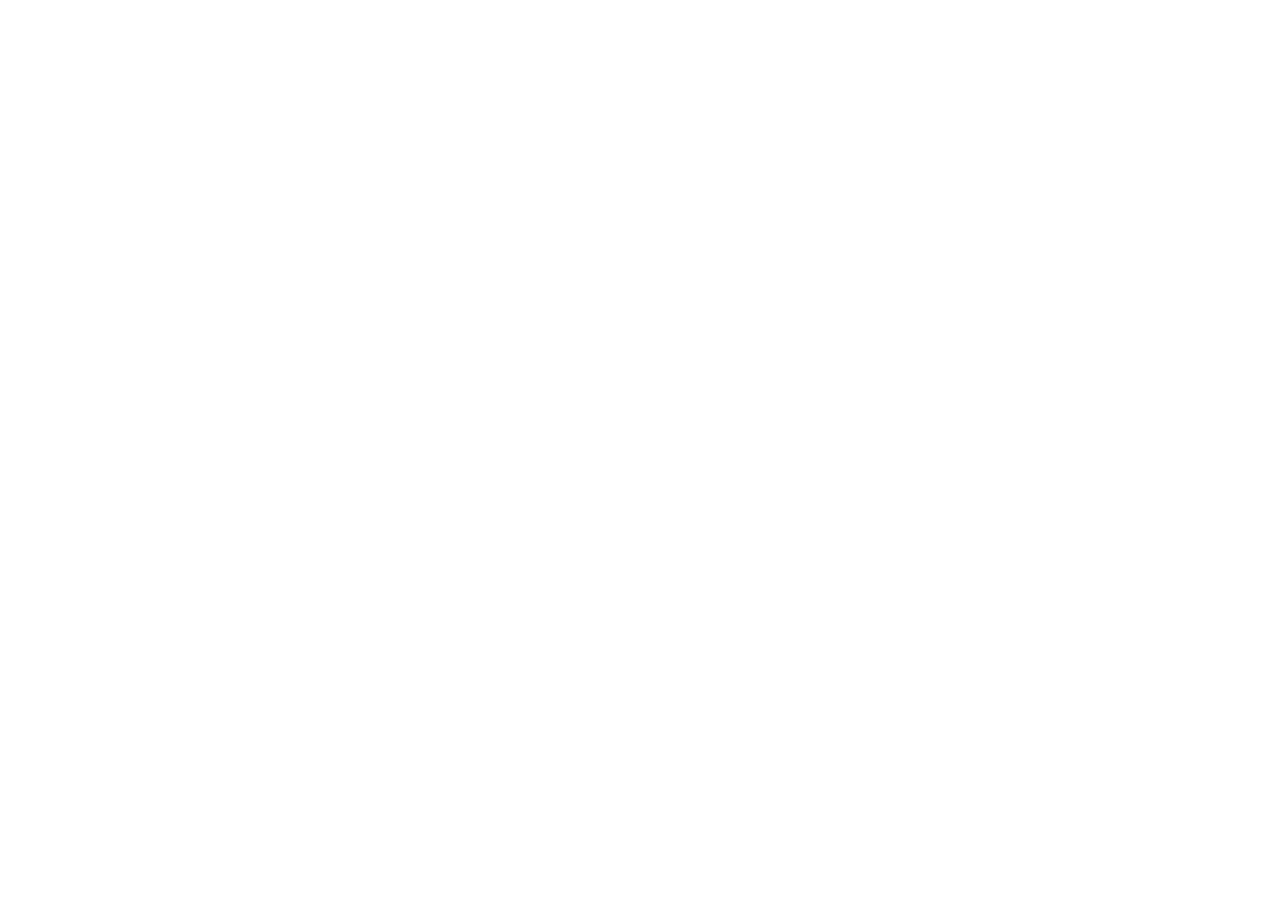
==== commit 4b3ef699: "Connect administrator link to password-based route portal" ====
--- a/admin.html
+++ b/admin.html
@@ -1,428 +1 @@
-<!doctype html>
-<html lang="ru"><head><meta charset="utf-8"><meta name="viewport" content="width=device-width,initial-scale=1"><meta name="robots" content="noindex"><meta http-equiv="Content-Security-Policy" content="default-src 'none'; script-src 'sha256-DHLg7vLLVX3ULZveoLu1nSYsYVpqnDTBqaFcpFXogCk=' 'sha256-kB4TADmBcw2oBvDj0PjYbMtDGYgtJJm6qA/jR+17UAM=' 'sha256-mRTsV3qN26Bo/cXhjgqdQzp6GvZGH3STlSTkfiofHhw=' 'sha256-dpqC+40OQa2++x3WbbJFEFpUWADEsrqg0OhUhbgO3nA='; style-src 'unsafe-inline'; img-src 'self' data: https://tile.openstreetmap.org; connect-src 'self' https://api.github.com https://routing.openstreetmap.de https://photon.komoot.io; frame-src 'self'; base-uri 'none'; form-action 'none'; object-src 'none'"><title>Администратор — маршруты Красноярска</title>
-<style>
-[hidden]{display:none!important}
-*{box-sizing:border-box}body{margin:0;background:#eff3f1;color:#203530;font:14px/1.45 system-ui,-apple-system,"Segoe UI",sans-serif;height:100dvh;display:flex;flex-direction:column}button,input,select,textarea{font:inherit;color:inherit}button,a{-webkit-tap-highlight-color:transparent}button{cursor:pointer;border:1px solid #dce6df;border-radius:10px;padding:8px 12px;background:white;font-weight:600;font-size:12px}button:hover{background:#f0f7f3}button:disabled{opacity:.45;cursor:default}button:focus-visible,a:focus-visible,input:focus-visible,select:focus-visible{outline:3px solid #83c4ad;outline-offset:2px}button.primary{background:#176352;border-color:#176352;color:white}button.primary:hover{background:#124f42}button.danger{color:#a13e3e;border-color:#e8cccc}a{color:#176352;text-underline-offset:3px}input,select,textarea{width:100%;min-width:0;border:1px solid #dce6df;border-radius:9px;background:#fafcfb;padding:9px 10px;font-size:13px}label{display:block;font-size:11px;font-weight:650;color:#60766b}label input,label select,label textarea{display:block;margin-top:5px}input[type=checkbox]{width:auto}textarea{resize:vertical}h1,h2,h3,p{margin:0}h1{font-size:23px;letter-spacing:-.65px}h2{font-size:19px;letter-spacing:-.4px}h3{font-size:14px}small,.muted{color:#6c8075}small{font-size:11px}.icon{width:20px;height:20px;fill:none;stroke:currentColor;stroke-width:1.7;stroke-linecap:round;stroke-linejoin:round}.topbar{display:flex;align-items:center;justify-content:space-between;padding:17px 22px;gap:15px}.identity{display:flex;align-items:center;gap:12px}.brand-icon{display:grid;place-items:center;width:42px;height:42px;border-radius:13px;background:#183e33;color:white}.eyebrow{font-size:9px;letter-spacing:.11em;color:#758c7e;font-weight:750;text-transform:uppercase}.top-actions{display:flex;gap:8px;align-items:center}.user-button{display:flex;gap:7px;align-items:center}.user-dot{display:inline-grid;place-items:center;background:#edf4ee;border-radius:50%;width:25px;height:25px;font-size:10px}.page-link{font-size:12px;text-decoration:none;padding:8px}.routebar{display:flex;justify-content:space-between;align-items:center;gap:10px;padding:0 22px 14px}.route-tabs{display:flex;gap:6px}.route-tab{display:flex;gap:8px;align-items:center;min-width:150px;text-align:left}.route-tab.active{border-color:var(--color);box-shadow:0 0 0 1px var(--color);background:white}.route-tab .number{width:28px;height:28px;border-radius:8px;color:var(--color);background:color-mix(in srgb,var(--color) 9%,white);display:grid;place-items:center;font-size:15px;font-weight:750}.route-tab.active .number{background:var(--color);color:white}.route-tab strong{font-size:12px}.route-tab small{display:block;font-weight:400;font-size:9px}.gate-pill{display:flex;gap:18px;padding:8px 13px;border:1px solid #dae5dc;background:#f8fbf9;border-radius:12px}.gate-pill small{display:block;font-size:9px}.gate-pill strong{font-size:19px;font-variant-numeric:tabular-nums}.workspace{flex:1;min-height:0;display:grid;grid-template-columns:280px minmax(260px,1fr) 310px;gap:12px;padding:0 22px 15px}.pane{border:1px solid #dce6df;border-radius:17px;background:white;min-height:0;overflow:hidden;display:flex;flex-direction:column;box-shadow:0 6px 20px #1b3d2b05}.pane-head{padding:16px;border-bottom:1px solid #e7eee9;flex:none}.pane-head>p{margin-top:4px;font-size:11px;color:#71867a}.list-tools{padding:12px 14px;border-bottom:1px solid #e7eee9}.list-tools>input{margin-bottom:8px}.list-tools>div{display:flex;gap:7px}.list-tools select{padding:6px;font-size:11px}.list-tools button{white-space:nowrap}.stop-list{overflow:auto;flex:1;padding:7px}.stop-item{display:flex;gap:9px;align-items:flex-start;padding:10px 9px;margin-bottom:3px;border-radius:9px;border:1px solid transparent;width:100%;text-align:left;font-weight:400;background:white}.stop-item:hover{background:#f4f8f5}.stop-item.active{background:#edf7f1;border-color:#c4dfcf}.stop-index{width:23px;height:23px;flex:none;border-radius:7px;display:grid;place-items:center;background:#eef3ef;color:#75917f;font-size:10px}.stop-item.boarding .stop-index{background:var(--color);color:white}.stop-item.walk .stop-index{background:#edf1fa;color:#606f9f}.stop-item strong{font-size:12px;font-weight:600;display:block;line-height:1.35}.stop-item small{font-size:10px;display:block;margin-top:3px}.stop-item .stop-content{flex:1}.stop-clock{font-size:11px;font-weight:650;color:var(--color);white-space:nowrap}.list-footer{padding:10px 14px;border-top:1px solid #e7eee9;display:flex;gap:5px}.list-footer button{flex:1;padding:7px;font-size:10px}.editor-map{position:relative;min-height:0;overflow:hidden;border:1px solid #dce6df;border-radius:17px;background:#e9eee9}#adminMap{width:100%;height:100%;display:block;touch-action:none;user-select:none}#adminMap text{font-family:system-ui,-apple-system,"Segoe UI",sans-serif;paint-order:stroke;stroke-linejoin:round}.map-toolbar{position:absolute;left:12px;top:12px;right:12px;display:flex;justify-content:space-between;gap:8px;pointer-events:none}.map-toolbar>div{display:flex;gap:5px;pointer-events:auto}.map-toolbar button{box-shadow:0 2px 8px #243a3010;padding:8px}.map-toolbar button.active{background:#176352;color:white;border-color:#176352}.map-hint{position:absolute;left:12px;top:58px;right:12px;display:flex;align-items:center;gap:7px;font-size:10px;color:#496656;pointer-events:none}.map-hint span{padding:6px 9px;border-radius:7px;background:#fffffff0;max-width:90%}.map-address{position:absolute;top:95px;left:12px;right:12px;display:flex;gap:6px;max-width:420px}.map-address input{background:white;box-shadow:0 2px 8px #243a3010}.map-address button{white-space:nowrap}.map-result{position:absolute;left:12px;right:60px;bottom:36px;background:white;border:1px solid #dce6df;box-shadow:0 8px 20px #183e331a;border-radius:12px;padding:12px;max-width:360px}.map-result[hidden]{display:none}.map-result strong{display:block;font-size:13px;padding-right:12px}.map-result p{font-size:10px;color:#71867a;margin:4px 0 9px}.map-result>button.close{position:absolute;right:5px;top:5px;border:0;padding:3px 7px}.map-result div{display:flex;gap:6px;flex-wrap:wrap}.map-result div button{font-size:10px;padding:6px 8px}.zoom-tools{position:absolute;right:12px;bottom:40px;display:flex;flex-direction:column;gap:4px}.zoom-tools button{width:35px;height:35px;padding:0;font-size:21px;box-shadow:0 2px 8px #243a3010}.attribution{position:absolute;right:5px;bottom:3px;background:#ffffffe8;padding:2px 5px;font-size:9px;color:#6f8275}.attribution a{color:inherit}.map-marker{cursor:grab}.map-marker:active{cursor:grabbing}.inspector-tabs{display:flex;gap:4px;padding:7px;border-bottom:1px solid #e7eee9}.inspector-tabs button{flex:1;border:0;background:transparent;font-size:11px}.inspector-tabs button.active{background:#edf6f0;color:#176352}.inspector-body{overflow:auto;flex:1;padding:16px}.empty-state{padding:28px 5px;color:#7d9084;text-align:center;font-size:12px}.form-heading{display:flex;justify-content:space-between;align-items:flex-start;margin-bottom:14px;gap:10px}.form-heading small{display:block;margin-top:4px}.type-pill{font-size:9px;padding:4px 6px;border-radius:6px;background:#edf6f0;color:#41735a;white-space:nowrap}.form-fields{display:grid;gap:12px}.two{display:grid;grid-template-columns:1fr 1fr;gap:9px}.field-note{font-size:10px;color:#7a8d80;margin-top:5px;line-height:1.5}.form-buttons{display:flex;gap:6px;margin-top:17px}.form-buttons button{flex:1}.stop-order{display:flex;gap:6px;margin-top:11px}.stop-order button{flex:1;font-size:10px;padding:7px}.form-error{color:#9a4242;background:#fff4f2;padding:8px;border-radius:7px;font-size:11px;margin-top:10px}.form-error:empty{display:none}.route-tools{display:grid;gap:10px;margin-top:14px}.route-tools button{width:100%;padding:10px}.route-status{padding:10px;border-radius:9px;background:#f0f7f3;font-size:11px;color:#517564;margin:13px 0}.route-status.dirty{background:#fff7e8;color:#946b2d}.via-row{padding:10px 0;border-top:1px solid #e7eee9}.via-row>div{display:flex;align-items:center;justify-content:space-between;gap:8px;margin-bottom:6px}.via-row button{padding:3px 8px;color:#a13e3e;border:0}.via-row small{font-size:10px}.via-row select{font-size:11px;padding:7px}.statusbar{display:flex;align-items:center;justify-content:space-between;padding:0 23px 11px;gap:12px;font-size:10px;min-height:26px;color:#6b8274}.statusbar .message{max-width:80%;white-space:normal}.statusbar .message.error{color:#a14440}.statusbar .message.success{color:#176352}.save-state{display:inline-flex;align-items:center;gap:6px;font-size:10px;color:#708478}.save-state:before{content:"";width:6px;height:6px;border-radius:50%;background:#82ad90}.save-state.dirty{color:#8e733a}.save-state.dirty:before{background:#cfaa50}.mobile-tabs{display:none}dialog{width:min(600px,calc(100% - 24px));max-height:calc(100dvh - 32px);border:1px solid #dce6df;border-radius:19px;background:white;color:#203530;padding:23px;box-shadow:0 25px 90px #183e3338;overflow:auto}dialog::backdrop{background:#183e335c;backdrop-filter:blur(3px)}dialog header{display:flex;justify-content:space-between;align-items:flex-start;gap:12px;margin-bottom:16px}dialog header button{border:0;padding:4px 8px;font-size:20px}dialog p{font-size:12px;line-height:1.7;color:#71867a;margin-bottom:14px}dialog .dialog-actions{display:flex;gap:8px;justify-content:flex-end;margin-top:18px}.login-box{background:#f3f8f5;border-radius:12px;padding:15px;margin-bottom:15px}.login-box label{color:#436251}.login-box input{background:white}.login-box button{margin-top:11px;width:100%}.login-help{font-size:11px;line-height:1.6}.login-help ol{padding-left:20px;color:#71867a}.login-help li{margin-bottom:7px}.login-help a{font-weight:600}.review-stats{display:grid;grid-template-columns:repeat(4,1fr);gap:7px;margin:15px 0}.review-stats div{padding:12px 7px;border:1px solid #e2ebe5;border-radius:10px;text-align:center}.review-stats strong{font-size:23px;display:block;line-height:1.2}.review-stats small{font-size:9px}.review-list{max-height:260px;overflow:auto;border:1px solid #e5eee8;border-radius:10px;padding:9px 12px;margin-bottom:13px}.review-row{padding:7px 0;border-bottom:1px solid #edf2ee;font-size:11px}.review-row:last-child{border-bottom:0}.review-row strong{display:block;font-size:12px}.review-row span{color:#758b7d}.validation-errors{padding:12px;background:#fff4f0;border:1px solid #efdad1;border-radius:10px;margin:12px 0;font-size:11px;color:#9a4e3d}.validation-errors ul{margin:0;padding-left:18px}.validation-warnings{padding:10px;background:#fff9ed;border-radius:10px;font-size:11px;color:#9b793a;margin-bottom:12px}.preview-dialog{width:calc(100% - 40px);height:calc(100dvh - 40px);max-width:none;max-height:none;padding:12px;overflow:hidden;display:none;flex-direction:column}.preview-dialog[open]{display:flex}.preview-dialog header{margin-bottom:8px;align-items:center}.preview-dialog h2{font-size:16px}.preview-dialog iframe{border:1px solid #dce6df;border-radius:10px;width:100%;flex:1;min-height:0;background:#edf1ee}.history-item{display:flex;align-items:center;justify-content:space-between;gap:12px;padding:12px 0;border-bottom:1px solid #e6eee8}.history-item strong{display:block;font-size:12px}.history-item small{font-size:10px}.history-item button{font-size:10px;white-space:nowrap}.history-item a{font-size:10px}.busy{opacity:.65;pointer-events:none}.key-note{font-size:10px;color:#758b7d;margin-top:8px}.protected{padding:12px;border-radius:10px;background:#f4f8f5;font-size:11px;color:#6c8374}.copy-code{width:100%;height:140px;font:10px/1.3 monospace;margin:12px 0}.help-steps{display:grid;gap:12px}.help-step{display:flex;gap:12px;font-size:12px;line-height:1.7}.help-step>b{width:27px;height:27px;flex:none;background:#eaf5ee;border-radius:8px;display:grid;place-items:center;color:#176352}.help-step strong{display:block}.auth-session{padding:12px;background:#edf6f0;border-radius:11px;margin-bottom:12px}.auth-session strong{display:block}.auth-session small{display:block;margin-top:4px}
-@media(min-width:1550px){.workspace{grid-template-columns:320px minmax(350px,1fr) 350px}.route-tab{min-width:180px}}@media(max-width:1100px){.workspace{grid-template-columns:240px minmax(200px,1fr) 280px;padding:0 13px 13px;gap:9px}.topbar{padding:14px}.routebar{padding:0 14px 12px}.route-tab{min-width:0}.route-tab small{display:none}.gate-pill{gap:8px}.page-link{display:none}.topbar h1{font-size:20px}}@media(max-width:760px){body{height:100dvh}.topbar{padding:12px;gap:8px}.identity{gap:8px}.brand-icon{width:32px;height:32px}.eyebrow{font-size:7px}h1{font-size:17px!important}.top-actions{gap:5px}.top-actions button{padding:7px 9px;font-size:10px}.user-dot{display:none}.user-button span:last-child{max-width:72px;overflow:hidden;text-overflow:ellipsis}.routebar{padding:0 12px 8px;align-items:stretch}.route-tabs{flex:1;gap:4px}.route-tab{flex:1;justify-content:center;padding:6px;gap:4px}.route-tab>span:last-child{display:none}.route-tab .number{width:27px;height:27px}.gate-pill{padding:6px 8px;gap:8px}.gate-pill strong{font-size:15px}.gate-pill small{font-size:7px}.workspace{display:block;position:relative;padding:0 0 5px;margin:0 10px;min-height:0}.pane,.editor-map{height:100%;border-radius:13px}.workspace>[data-pane]{display:none}body[data-mobile="map"] .workspace>[data-pane="map"],body[data-mobile="list"] .workspace>[data-pane="list"],body[data-mobile="edit"] .workspace>[data-pane="edit"]{display:flex}body[data-mobile="map"] .workspace>[data-pane="map"]{display:block}.mobile-tabs{display:flex;gap:4px;padding:0 10px 8px}.mobile-tabs button{flex:1;padding:7px;background:transparent;border:0}.mobile-tabs button.active{background:white;color:#176352;box-shadow:0 2px 8px #243a300c}.statusbar{padding:6px 13px 8px;font-size:9px}.statusbar>span:last-child{display:none}.map-toolbar{left:8px;right:8px;top:8px}.map-toolbar button{font-size:10px;padding:7px 8px}.map-hint{top:49px;left:8px}.map-address{top:91px;left:8px;right:8px}.map-address input{font-size:16px}.map-result{left:8px;right:55px}.review-stats{gap:4px}.review-stats div{padding:10px 4px}.review-stats small{font-size:8px}dialog{padding:18px}.preview-dialog{width:calc(100% - 12px);height:calc(100dvh - 12px);padding:8px}.statusbar .message{max-width:100%}.form-fields input{font-size:16px}}
-</style></head><body data-mobile="list">
-<header class="topbar"><div class="identity"><div class="brand-icon"><svg class="icon" viewBox="0 0 24 24"><rect x="5" y="3" width="14" height="16" rx="3"/><path d="M5 10h14M8 6h8M8 19v2m8-2v2M8 14h.01M16 14h.01"/></svg></div><div><div class="eyebrow">На смену · технический администратор</div><h1>Управление маршрутами</h1></div></div><div class="top-actions"><a class="page-link" href="./index.html" target="_blank" rel="noopener">Карта сотрудников ↗</a><button id="loginButton" class="user-button"><span class="user-dot">G</span><span id="userName">Войти</span></button><button id="reviewButton" class="primary" disabled>Опубликовать</button></div></header>
-<div class="routebar"><nav id="adminRoutes" class="route-tabs" aria-label="Выбор маршрута"></nav><div class="gate-pill"><div><small>БАЗА · ДЕНЬ</small><strong>05:45</strong></div><div><small>НОЧЬ</small><strong>17:45</strong></div></div></div>
-<div class="mobile-tabs" aria-label="Панели редактора"><button data-mobile="list" class="active">Остановки</button><button data-mobile="map">Карта</button><button data-mobile="edit">Редактор</button></div>
-<main class="workspace">
-<aside class="pane" data-pane="list"><div class="pane-head"><h2 id="stopListHeading">Маршрут №1</h2><p id="stopListSummary">Загрузка остановок…</p></div><div class="list-tools"><input id="stopSearch" type="search" aria-label="Поиск остановки в редакторе" placeholder="Найти остановку"><div><select id="stopFilter" aria-label="Тип остановок"><option value="all">Все точки</option><option value="boarding">Посадка</option><option value="pass">Проезд</option><option value="walk">Пешие подходы</option><option value="unassigned">Не назначены</option></select><button id="addStop">＋ Добавить</button></div></div><div id="adminStopList" class="stop-list" aria-label="Остановки маршрута"></div><div class="list-footer"><button id="undoButton" disabled>↶ Отменить</button><button id="redoButton" disabled>↷ Повторить</button><button id="moreButton">Ещё ⋯</button></div></aside>
-<section class="editor-map" data-pane="map" aria-label="Карта редактора"><svg id="adminMap" xmlns="http://www.w3.org/2000/svg" aria-label="Карта для редактирования маршрута"></svg><div class="map-toolbar"><div><button data-mode="select" class="active">Выбрать</button><button data-mode="add">＋ Остановка</button><button data-mode="via">＋ Проезд</button></div><div><button id="fitMap" aria-label="Показать маршрут целиком">⤢</button></div></div><div class="map-hint"><span id="mapModeHint">Выберите остановку. Маркер можно перетащить.</span></div><form id="adminAddressForm" class="map-address"><input id="adminAddress" aria-label="Адрес на карте редактора" placeholder="Улица и номер дома" maxlength="180"><button type="submit" id="adminAddressSubmit">Найти</button></form><div id="adminAddressResult" class="map-result" hidden><button class="close" id="closeAdminAddress" aria-label="Закрыть результат адреса">×</button><strong id="adminAddressLabel"></strong><p id="adminAddressMessage"></p><div><button id="addressAddStop">Добавить остановку здесь</button><button id="addressMoveStop">Перенести выбранную</button></div></div><div class="zoom-tools"><button id="adminZoomIn" aria-label="Увеличить карту">+</button><button id="adminZoomOut" aria-label="Уменьшить карту">−</button></div><div class="attribution">© <a href="https://www.openstreetmap.org/copyright" target="_blank" rel="noopener">OpenStreetMap</a> contributors · OSRM</div></section>
-<aside class="pane" data-pane="edit"><div class="inspector-tabs"><button data-tab="stop" class="active">Остановка</button><button data-tab="route">Линия маршрута</button></div><div class="inspector-body"><section id="stopInspector"><div class="empty-state" id="noStop">Выберите остановку в списке или на карте.<br>Для новой точки нажмите «Добавить».</div><form id="stopForm" hidden><div class="form-heading"><div><h2>Остановка</h2><small id="stopIdentifier"></small></div><span id="stopKindPill" class="type-pill"></span></div><div class="form-fields"><label>Название<input id="editName" maxlength="160" required></label><div class="two"><label>Тип<select id="editKind"><option value="boarding">Посадка</option><option value="pass">Проезд без посадки</option><option value="walk">Пеший подход</option><option value="unassigned">Не назначена</option></select></label><label>Маршрут<select id="editRoute"><option value="1">№1</option><option value="2">№2</option><option value="3">№3</option><option value="4">№4</option><option value="0">Не назначен</option></select></label></div><label>Сотрудников по общему списку<input id="editCount" type="number" min="0" max="1000" step="1" required></label><div id="timeFields"><div class="two"><label>День · посадка<input id="editDay" type="time"></label><label>Ночь · посадка<input id="editNight" type="time"></label></div><p class="field-note">Время до въезда на базу: 05:45 / 17:45.</p></div><label id="targetField" hidden>Посадка для пешего подхода<select id="editTarget"></select></label><div class="two"><label>Широта<input id="editLat" type="number" step="any" required></label><label>Долгота<input id="editLon" type="number" step="any" required></label></div><p class="field-note">Можно перетащить маркер на карте. После переноса посадки перестройте линию автобуса и пешие подходы.</p></div><div id="stopFormError" class="form-error" role="alert"></div><div class="form-buttons"><button type="submit" class="primary">Сохранить остановку</button><button type="button" id="deleteStop" class="danger">Удалить</button></div><div class="stop-order"><button type="button" id="moveUp">↑ Раньше</button><button type="button" id="moveDown">↓ Позже</button></div></form></section>
-<section id="routeInspector" hidden><div class="form-heading"><div><h2>Линия маршрута</h2><small>Проезд по дорогам между посадками</small></div></div><label>Название маршрута<input id="routeTitle" maxlength="160"></label><div id="routeGeometryStatus" class="route-status"></div><div class="route-tools"><button id="rebuildRoute" class="primary">Перестроить по дорогам</button><button id="rebuildWalks">Пересчитать пешие подходы</button><button id="reviewRouteTimes">Проверить расписание после перестроения</button><button id="calculateTimes">Рассчитать время посадок</button><button id="refreshPassing">Обновить попутные остановки</button></div><p class="field-note">Для объезда добавьте на карте точку «Проезд» после нужной посадки. Автобус пройдёт через неё при перестроении.</p><div id="viaList"></div><div class="protected" style="margin-top:16px">Въезд на базу: <b>05:45 / 17:45</b>.<br>Эти контрольные времена защищены от случайного изменения.</div></section></div></aside>
-</main><footer class="statusbar"><span id="adminMessage" class="message" role="status" aria-live="polite">Загружаем опубликованные маршруты…</span><span id="draftState" class="save-state">Опубликованная версия</span></footer>
-<dialog id="loginDialog" aria-labelledby="loginHeading"><header><div><div class="eyebrow">Доступ к публикации</div><h2 id="loginHeading">Технический администратор</h2></div><button data-close="loginDialog" aria-label="Закрыть вход">×</button></header><div id="authSession" class="auth-session" hidden><strong id="authIdentity"></strong><small>Права подтверждены GitHub. Ключ действует только в открытой вкладке.</small><button id="logoutButton" style="margin-top:10px">Выйти</button></div><div id="loginFields"><p>Публиковать изменения может владелец репозитория карты или пользователь с правом записи. Укажите ключ доступа своей учётной записи GitHub.</p><form id="loginForm" class="login-box"><label>Ключ доступа GitHub<input id="githubKey" type="password" autocomplete="off" spellcheck="false" maxlength="300" required placeholder="github_pat_…"></label><button class="primary" id="connectGitHub" type="submit">Подключить учётную запись</button><div class="key-note">Ключ передаётся только GitHub, не сохраняется в файлах, черновиках и хранилище браузера.</div></form><div id="loginError" class="form-error" role="alert"></div><details class="login-help"><summary>Настроить доступ владельцу Ivan160610</summary><ol><li>Откройте <a href="https://github.com/settings/personal-access-tokens/new?name=Bus%20Routes%20Admin&amp;target_name=Ivan160610&amp;expires_in=30&amp;contents=write" target="_blank" rel="noopener noreferrer">создание ключа GitHub ↗</a>.</li><li>В «Repository access» выберите «Only select repositories» и только <b>krasnoyarsk-bus-routes</b>.</li><li>Разрешение «Contents» — <b>Read and write</b>. Создайте ключ и вставьте его в это окно.</li></ol><p>Если администратор — другой пользователь GitHub, можно публиковать через редактор GitHub с его учётной записью и правом записи. Этот способ доступен в окне проверки изменений.</p></details></div><div class="dialog-actions"><button id="draftOnlyButton">Продолжить с черновиком</button></div></dialog>
-<dialog id="reviewDialog" aria-labelledby="reviewHeading"><header><div><div class="eyebrow">Проверка перед публикацией</div><h2 id="reviewHeading">Обновление карты сотрудников</h2></div><button data-close="reviewDialog" aria-label="Закрыть проверку публикации">×</button></header><p>Проверьте изменения. После публикации карта, расписание и поиск ближайшей посадки используют новую версию.</p><div id="reviewValidation"></div><div id="reviewStats" class="review-stats"></div><div id="reviewChanges" class="review-list"></div><label>Что изменилось<textarea id="publishComment" rows="2" maxlength="180" placeholder="Например: перенесли посадку на улице Крупской"></textarea></label><div id="publishError" class="form-error" role="alert"></div><div class="dialog-actions"><button id="previewFromReview">Предпросмотр</button><button id="publishViaGitHub">Через GitHub</button><button id="publishDirect" class="primary">Опубликовать</button></div></dialog>
-<dialog id="confirmDialog" aria-labelledby="confirmHeading"><header><h2 id="confirmHeading">Подтвердите действие</h2></header><p id="confirmText"></p><div class="dialog-actions"><button id="confirmCancel">Отмена</button><button id="confirmAccept" class="primary">Продолжить</button></div></dialog>
-<dialog id="moreDialog" aria-labelledby="moreHeading"><header><h2 id="moreHeading">Действия с маршрутами</h2><button data-close="moreDialog" aria-label="Закрыть действия">×</button></header><div class="route-tools"><button id="openPreview">Предпросмотр карты сотрудников</button><button id="exportDraft">Скачать резервную копию</button><button id="exportRecovery" hidden>Скачать предыдущий черновик</button><button id="importDraft">Загрузить резервную копию</button><button id="openHistory">История публикаций и восстановление</button><button id="reloadPublished">Загрузить актуальную версию</button><button id="openHelp">Как редактировать маршруты</button></div><input id="importFile" type="file" accept="application/json,.json" hidden></dialog>
-<dialog id="previewDialog" class="preview-dialog" aria-labelledby="previewHeading"><header><h2 id="previewHeading">Предпросмотр · черновик</h2><button data-close="previewDialog" aria-label="Закрыть предпросмотр">×</button></header><iframe id="previewFrame" title="Карта сотрудников с черновиком маршрутов"></iframe></dialog>
-<dialog id="historyDialog" aria-labelledby="historyHeading"><header><div><div class="eyebrow">История GitHub</div><h2 id="historyHeading">Опубликованные версии</h2></div><button data-close="historyDialog" aria-label="Закрыть историю">×</button></header><p>Восстановление загружает выбранную версию в черновик. Сотрудники увидят её после проверки и новой публикации.</p><div id="historyList"></div></dialog>
-<dialog id="webPublishDialog" aria-labelledby="webPublishHeading"><header><h2 id="webPublishHeading">Публикация через GitHub</h2><button data-close="webPublishDialog" aria-label="Закрыть публикацию через GitHub">×</button></header><p>Этот способ использует обычный вход в GitHub и не требует ключа в редакторе. Скопируйте подготовленные данные, откройте файл и замените его содержимое. Затем нажмите в GitHub «Commit changes».</p><textarea id="webPublishCode" class="copy-code" readonly aria-label="Данные для публикации в GitHub"></textarea><div class="dialog-actions"><button id="copyWebPublish" class="primary">Скопировать данные</button><a class="page-link" href="https://github.com/Ivan160610/krasnoyarsk-bus-routes/edit/main/routes.json" target="_blank" rel="noopener noreferrer" style="display:block">Открыть файл в GitHub ↗</a></div><p style="margin-top:14px">Перед заменой проверьте, что в GitHub показана та же версия, от которой создан черновик: <b id="webBaseRevision"></b>. Если файл уже изменён другим администратором, загрузите актуальную версию в редакторе.</p></dialog>
-<dialog id="routeTimeReviewDialog" aria-labelledby="routeTimeReviewHeading"><header><h2 id="routeTimeReviewHeading">Проверка времени посадок</h2><button data-close="routeTimeReviewDialog" aria-label="Закрыть проверку времени">×</button></header><p>После изменения линии проверьте время между посадками. Если нужен новый расчёт с запасом, используйте «Рассчитать время посадок» в разделе линии маршрута.</p><div id="routeTimeReviewList" class="review-list"></div><div class="protected">Въезд на базу — 05:45 / 17:45.</div><div class="dialog-actions"><button id="confirmRouteTimes" class="primary">Время проверено</button></div></dialog>
-<dialog id="timeDialog" aria-labelledby="timeHeading"><header><h2 id="timeHeading">Рассчитать время посадок</h2><button data-close="timeDialog" aria-label="Закрыть расчёт времени">×</button></header><p>Расчёт идёт от фиксированного въезда 05:45 / 17:45 назад по маршруту. Текущие пробки не учитываются; после расчёта время можно поправить вручную.</p><form id="timeForm"><div class="form-fields"><div class="two"><label>Запас на весь путь, мин<input id="timeReserve" type="number" value="10" min="0" max="60" step="1"></label><label>Посадка на остановке, мин<input id="timePause" type="number" value="0.5" min="0" max="5" step="0.1"></label></div><div class="two"><label>Коэффициент · день<input id="timeDayFactor" type="number" value="1.15" min="1" max="3" step="0.05"></label><label>Коэффициент · ночь<input id="timeNightFactor" type="number" value="1.25" min="1" max="3" step="0.05"></label></div></div><div class="dialog-actions"><button class="primary" type="submit">Рассчитать для маршрута</button></div></form></dialog>
-<dialog id="helpDialog" aria-labelledby="helpHeading"><header><h2 id="helpHeading">Как работать с редактором</h2><button data-close="helpDialog" aria-label="Закрыть помощь">×</button></header><div class="help-steps"><div class="help-step"><b>1</b><div><strong>Выберите маршрут и остановку</strong>Меняйте название, тип и время в карточке справа. «Проезд без посадки» остаётся без времени.</div></div><div class="help-step"><b>2</b><div><strong>Настройте движение на карте</strong>Перетащите посадку или добавьте точку проезда. В разделе «Линия маршрута» перестройте путь по дорогам и пересчитайте затронутые пешие подходы.</div></div><div class="help-step"><b>3</b><div><strong>Проверьте черновик</strong>Изменения сохраняются в браузере. Доступны отмена, резервная копия, история и предпросмотр того, что увидят сотрудники.</div></div><div class="help-step"><b>4</b><div><strong>Опубликуйте новую версию</strong>Нажмите «Опубликовать», проверьте список изменений и подтвердите. Сайт обновляется через GitHub; открытые карты проверяют обновления раз в минуту.</div></div></div></dialog>
-<script id="stopcatalog" type="application/json">[{"id":457310788,"name":"Черёмушки","lat":56.000825,"lon":93.0358346},{"id":457310789,"name":"Черёмушки","lat":56.0006834,"lon":93.0345127},{"id":544059718,"name":"Кинотеатр Луч","lat":56.0095668,"lon":92.8549427},{"id":601732369,"name":"Органный зал","lat":56.0091572,"lon":92.8476352},{"id":748067444,"name":"Театр оперы и балета","lat":56.0091195,"lon":92.8713218},{"id":750470043,"name":"Площадь Революции","lat":56.0126172,"lon":92.852423},{"id":766201744,"name":"Медицинский колледж","lat":56.0184248,"lon":92.7687351},{"id":766215884,"name":"Улица Крупской","lat":56.0221961,"lon":92.7802476},{"id":766215885,"name":"Спорткомплекс «Рассвет»","lat":56.0235348,"lon":92.7862223},{"id":766215886,"name":"Спорткомплекс «Рассвет»","lat":56.0229302,"lon":92.7866125},{"id":766215887,"name":"Почта","lat":56.0266877,"lon":92.7801864},{"id":766215888,"name":"Почта","lat":56.0272074,"lon":92.7799701},{"id":766215889,"name":"Домик","lat":56.0200585,"lon":92.7567662},{"id":766215891,"name":"БСМП","lat":56.0193681,"lon":92.7725471},{"id":766215892,"name":"БСМП","lat":56.0189045,"lon":92.7717249},{"id":766215893,"name":"Улица Крупской","lat":56.0223137,"lon":92.7810019},{"id":766215894,"name":"Госпиталь инвалидов ВОВ (улица Сады)","lat":56.0190618,"lon":92.7656129},{"id":766215895,"name":"Домик","lat":56.0204368,"lon":92.7577771},{"id":827591720,"name":"Кинотеатр Строитель","lat":56.0325117,"lon":92.774201},{"id":827598435,"name":"Кинотеатр Строитель","lat":56.0327043,"lon":92.7746077},{"id":827598437,"name":"Северо-Западный район","lat":56.0386134,"lon":92.7697808},{"id":858214752,"name":"Улица Урванцева","lat":56.0643176,"lon":92.9259213},{"id":858214755,"name":"Улица Урванцева","lat":56.0639941,"lon":92.9240926},{"id":988497505,"name":"Улица Красномосковская","lat":56.0236926,"lon":92.8219396},{"id":1012017921,"name":"Предмостная площадь","lat":55.9917687,"lon":92.8880058},{"id":1012017922,"name":"Агентство Аэрофлота","lat":55.9901789,"lon":92.8864456},{"id":1012961185,"name":"Улица Батурина","lat":56.0384425,"lon":92.9060652},{"id":1012961186,"name":"АЛПИ (улица Батурина)","lat":56.0413965,"lon":92.9009398},{"id":1012961192,"name":"Междугородный автовокзал","lat":56.0319183,"lon":92.9063196},{"id":1012961193,"name":"Кода «Медистал»","lat":56.0437448,"lon":92.910006},{"id":1012961195,"name":"Кода «Медистал»","lat":56.0429157,"lon":92.9096387},{"id":1012961199,"name":"Центральный рынок Советского района","lat":56.0358267,"lon":92.920101},{"id":1012961212,"name":"Весны","lat":56.0385344,"lon":92.9120795},{"id":1012961221,"name":"Оптима","lat":56.040057,"lon":92.9018471},{"id":1012961233,"name":"Сбербанк","lat":56.0392173,"lon":92.9156191},{"id":1012961235,"name":"Аптека","lat":56.0402894,"lon":92.914457},{"id":1012961236,"name":"Улица Батурина","lat":56.0379285,"lon":92.9062888},{"id":1012961243,"name":"Междугородный автовокзал","lat":56.0312917,"lon":92.9082603},{"id":1012961245,"name":"Школа искусств","lat":56.0406241,"lon":92.9039105},{"id":1015339937,"name":"1-й микрорайон","lat":56.0586428,"lon":92.9148274},{"id":1015339939,"name":"1-й микрорайон","lat":56.0578368,"lon":92.9119942},{"id":1034705656,"name":"Дом учёных","lat":55.9851156,"lon":92.7498384},{"id":1034705675,"name":"Академгородок","lat":55.9860731,"lon":92.7626758},{"id":1034705676,"name":"Академгородок","lat":55.9859314,"lon":92.7616474},{"id":1056781475,"name":"Дом Куприяна","lat":56.0558958,"lon":92.9092108},{"id":1056781505,"name":"Дом Куприяна","lat":56.0556115,"lon":92.9077349},{"id":1065885420,"name":"Улица Краснодарская","lat":56.0460157,"lon":92.9414524},{"id":1065886901,"name":"Улица Краснодарская","lat":56.0451268,"lon":92.9410173},{"id":1065887799,"name":"Улица Сергея Лазо","lat":56.0468075,"lon":92.9475899},{"id":1065888391,"name":"Улица Сергея Лазо","lat":56.0465465,"lon":92.9480479},{"id":1076659692,"name":"Площадь Революции","lat":56.011447,"lon":92.8572994},{"id":1096134493,"name":"Комсомольский проспект","lat":56.0622885,"lon":92.9335437},{"id":1096134495,"name":"Комсомольский проспект","lat":56.061977,"lon":92.9332519},{"id":1096134507,"name":"Улица 9 Мая","lat":56.0638852,"lon":92.9301333},{"id":1096134572,"name":"Улица 9 Мая","lat":56.065084,"lon":92.9289747},{"id":1096164436,"name":"Микрорайон Северный","lat":56.0669994,"lon":92.9301168},{"id":1096164439,"name":"Улица Шумяцкого","lat":56.0643836,"lon":92.9374166},{"id":1096164443,"name":"Улица Шумяцкого","lat":56.0650097,"lon":92.9377134},{"id":1096164454,"name":"Школа № 147","lat":56.0684357,"lon":92.9348324},{"id":1096164458,"name":"Микрорайон Северный","lat":56.0672668,"lon":92.931755},{"id":1096164463,"name":"Школа № 147","lat":56.068675,"lon":92.9333469},{"id":1104905758,"name":"Стадион «Локомотив»","lat":56.0133186,"lon":92.8648439},{"id":1108661986,"name":"ГорДК","lat":56.0199972,"lon":92.7923433},{"id":1108661989,"name":"ГорДК","lat":56.019369,"lon":92.7926799},{"id":1111514942,"name":"Гостиница «Октябрьская»","lat":56.0112858,"lon":92.8897604},{"id":1116665897,"name":"Предмостная площадь","lat":55.9925461,"lon":92.8868549},{"id":1116665900,"name":"Цирк","lat":55.9966023,"lon":92.9071084},{"id":1116665920,"name":"Предмостная площадь","lat":55.9926562,"lon":92.8893597},{"id":1116665931,"name":"Цирк","lat":55.9963447,"lon":92.9043168},{"id":1140258783,"name":"4-й микрорайон","lat":56.1134027,"lon":92.9181486},{"id":1140259007,"name":"4-й микрорайон","lat":56.1137673,"lon":92.9203536},{"id":1148544923,"name":"Микрорайон Солнечный","lat":56.1174579,"lon":92.9303604},{"id":1148544924,"name":"Микрорайон Солнечный","lat":56.1169286,"lon":92.9300641},{"id":1154342293,"name":"улица Перенсона","lat":56.0100795,"lon":92.8649136},{"id":1191519637,"name":"Сквер «Уют»","lat":56.0227509,"lon":92.8394902},{"id":1191521269,"name":"улица Красной Гвардии","lat":56.0224228,"lon":92.8417972},{"id":1226585438,"name":"Площадь Изыскателей","lat":56.0253772,"lon":92.8326399},{"id":1236220306,"name":"ДК «1 Мая»","lat":56.0152644,"lon":92.982578},{"id":1255482507,"name":"ДК «КрАЗа»","lat":56.0541614,"lon":92.9765873},{"id":1255482536,"name":"ДК «КрАЗа»","lat":56.0537354,"lon":92.9752681},{"id":1262279115,"name":"Магазин (ж/м Академгородок)","lat":55.9860905,"lon":92.7611172},{"id":1262279116,"name":"Краевая детская больница","lat":55.9949117,"lon":92.7786824},{"id":1262279117,"name":"Студгородок","lat":55.9981013,"lon":92.7963052},{"id":1262279118,"name":"Гремячий лог","lat":55.9945734,"lon":92.7730231},{"id":1262279119,"name":"Институт","lat":55.9918602,"lon":92.760873},{"id":1262279120,"name":"Гастроном","lat":55.9963527,"lon":92.7897367},{"id":1262279122,"name":"Военный институт","lat":55.9854317,"lon":92.7532163},{"id":1293170955,"name":"Сибирский федеральный университет","lat":56.0047723,"lon":92.7694431},{"id":1293171008,"name":"Спорткомплекс «Сопка»","lat":56.0006762,"lon":92.7558734},{"id":1305246373,"name":"Овощной магазин","lat":56.0279848,"lon":92.7665906},{"id":1305379285,"name":"улица Гусарова","lat":56.0263442,"lon":92.762542},{"id":1306060420,"name":"Космос","lat":56.0239267,"lon":92.8309983},{"id":1306060464,"name":"улица Маерчака","lat":56.0227744,"lon":92.8350657},{"id":1309764953,"name":"Улица Волжская","lat":55.9993188,"lon":93.0150853},{"id":1380476022,"name":"Комбайновый завод","lat":56.0052334,"lon":92.8329242},{"id":1380512312,"name":"ДК Комбайностроителей","lat":56.0072742,"lon":92.836504},{"id":1380512313,"name":"ДК Комбайностроителей","lat":56.0076548,"lon":92.8367399},{"id":1380512322,"name":"Музыкальный театр","lat":56.0096018,"lon":92.8369007},{"id":1380512348,"name":"Улица Профсоюзов","lat":56.0103196,"lon":92.8391602},{"id":1380512360,"name":"Красная площадь","lat":56.0081003,"lon":92.8391205},{"id":1380564754,"name":"Улица Робеспьера","lat":56.0112437,"lon":92.8416345},{"id":1380564918,"name":"ЭВРЗ","lat":56.0142714,"lon":92.8375994},{"id":1381336917,"name":"Улица Ломоносова","lat":56.0015742,"lon":92.8317463},{"id":1381336967,"name":"Улица Ломоносова","lat":56.0008045,"lon":92.8314025},{"id":1381380336,"name":"Общежитие (улица Ломоносова)","lat":55.9961704,"lon":92.8191531},{"id":1381380346,"name":"Вагонное депо","lat":55.9982535,"lon":92.824456},{"id":1381380689,"name":"Общежитие (улица Ломоносова)","lat":55.9959331,"lon":92.8188665},{"id":1381380777,"name":"Вагонное депо","lat":55.9982475,"lon":92.8249227},{"id":1381610785,"name":"Студгородок","lat":55.997453,"lon":92.7956517},{"id":1381637960,"name":"Гастроном","lat":55.9963314,"lon":92.7911541},{"id":1607474639,"name":"Детский Кинотеатр «Мечта»","lat":55.9948548,"lon":92.9719455},{"id":1641814800,"name":"Школа единобороств","lat":56.0649571,"lon":92.9774796},{"id":1641814801,"name":"Сады (пр-т Металлургов)","lat":56.0686832,"lon":92.9830747},{"id":1641814803,"name":"Школа единобороств","lat":56.0646755,"lon":92.9761788},{"id":1641814804,"name":"Сады (пр-т Металлургов)","lat":56.0682865,"lon":92.9831295},{"id":1678376719,"name":"Улица Водянникова","lat":56.0328508,"lon":92.8609122},{"id":1678376788,"name":"Улица Водянникова","lat":56.0330709,"lon":92.8616748},{"id":1688104223,"name":"Любы Шевцовой","lat":56.0309156,"lon":92.8642646},{"id":1688104225,"name":"Улица Зои Космодемьянской","lat":56.0294977,"lon":92.8607146},{"id":1688104226,"name":"Любы Шевцовой","lat":56.0307873,"lon":92.8640945},{"id":1959839008,"name":"Аэрокосмическая академия","lat":56.0138476,"lon":92.9750232},{"id":1959839151,"name":"Улица Крайняя","lat":56.0167118,"lon":92.9636373},{"id":1959839155,"name":"Улица Крайняя","lat":56.017092,"lon":92.9663336},{"id":1959839157,"name":"20-я больница","lat":56.0155009,"lon":92.9702938},{"id":1959839158,"name":"20-я больница","lat":56.015954,"lon":92.9706236},{"id":1959868271,"name":"ТЮЗ (улица Вавилова)","lat":55.9973217,"lon":92.9277482},{"id":1959868285,"name":"ТЮЗ (улица Вавилова)","lat":55.9977257,"lon":92.9280221},{"id":2001443897,"name":"Улица 40 лет Победы","lat":56.1149423,"lon":92.9336007},{"id":2001443902,"name":"Улица 40 лет Победы","lat":56.1155659,"lon":92.933279},{"id":2027449483,"name":"Школа № 147","lat":56.0690086,"lon":92.9352048},{"id":2102610400,"name":"Гремячий лог","lat":55.994442,"lon":92.774569},{"id":2135230135,"name":"Улица Авиаторов","lat":56.0479074,"lon":92.9136015},{"id":2135230136,"name":"Улица Авиаторов","lat":56.0485394,"lon":92.915048},{"id":2135230137,"name":"Глазной центр","lat":56.0302762,"lon":92.9162196},{"id":2135230138,"name":"Глазной центр","lat":56.0302359,"lon":92.9174394},{"id":2135230139,"name":"Городок","lat":56.0457771,"lon":92.9140515},{"id":2135230140,"name":"Детская поликлиника","lat":56.0607434,"lon":92.9176309},{"id":2135230141,"name":"Детская поликлиника","lat":56.0608244,"lon":92.9189269},{"id":2135230142,"name":"Зенит","lat":56.0318343,"lon":92.9206776},{"id":2135230143,"name":"Зенит","lat":56.0323209,"lon":92.9206713},{"id":2135230144,"name":"Краевая больница","lat":56.0277238,"lon":92.9113536},{"id":2135230145,"name":"Краевая больница","lat":56.027649,"lon":92.909848},{"id":2135230146,"name":"Октябрьский мост","lat":56.0389553,"lon":92.933933},{"id":2135230148,"name":"Октябрьская","lat":56.0378087,"lon":92.9311959},{"id":2135230149,"name":"Планета","lat":56.0510845,"lon":92.9083925},{"id":2135230150,"name":"Планета","lat":56.0511817,"lon":92.9108649},{"id":2135230152,"name":"Ледовая арена «Кристалл»","lat":56.0349037,"lon":92.9258892},{"id":2135230153,"name":"Авиагородок","lat":56.040944,"lon":92.9384649},{"id":2135230155,"name":"Авиагородок","lat":56.0418818,"lon":92.9392717},{"id":2135230156,"name":"Улица Водопьянова","lat":56.0600624,"lon":92.9107856},{"id":2135230157,"name":"Улица Водопьянова","lat":56.0609215,"lon":92.9100331},{"id":2135230158,"name":"Светлогорский переулок","lat":56.0615533,"lon":92.9084434},{"id":2135230160,"name":"1-й микрорайон","lat":56.0593681,"lon":92.9125175},{"id":2167415579,"name":"Сибирский институт искусств","lat":56.0148325,"lon":92.8893561},{"id":2167415581,"name":"Улица Аэровокзальная","lat":56.0280341,"lon":92.9076519},{"id":2167415582,"name":"Улица Дубенского","lat":56.0183765,"lon":92.8971118},{"id":2167415583,"name":"Улица Дубенского","lat":56.0182383,"lon":92.8975768},{"id":2167415584,"name":"Медицинский университет","lat":56.0234266,"lon":92.9047432},{"id":2167415585,"name":"Медицинский университет","lat":56.0256699,"lon":92.9053273},{"id":2167415586,"name":"Остров Татышев","lat":56.0267547,"lon":92.942284},{"id":2167415587,"name":"Остров Татышев","lat":56.0273909,"lon":92.9410191},{"id":2167415588,"name":"Завод «СибТяжМаш»","lat":55.9979634,"lon":92.9707834},{"id":2167415589,"name":"Завод «СибТяжМаш»","lat":55.9984138,"lon":92.9688669},{"id":2167415590,"name":"Улица Мичурина","lat":56.0075194,"lon":92.9622537},{"id":2167415591,"name":"Улица Московская","lat":56.0079703,"lon":92.9629293},{"id":2167415592,"name":"Улица Мичурина","lat":56.0082318,"lon":92.9622566},{"id":2167415593,"name":"Поликлиника","lat":56.011731,"lon":92.9590597},{"id":2167415594,"name":"Поликлиника","lat":56.0120472,"lon":92.9594422},{"id":2167415595,"name":"Химчистка","lat":56.0147301,"lon":92.8759875},{"id":2281729339,"name":"Новая","lat":55.9826693,"lon":92.8653708},{"id":2281729342,"name":"Хлебозавод (улица Семафорная)","lat":55.9821301,"lon":92.8619395},{"id":2281729343,"name":"Хлебозавод (улица Семафорная)","lat":55.9821915,"lon":92.8605886},{"id":2289935448,"name":"ПТУ №85","lat":56.1196731,"lon":92.9165041},{"id":2289935449,"name":"ПТУ №85","lat":56.1194116,"lon":92.9150512},{"id":2289935450,"name":"Улица Светлова, 25","lat":56.1179481,"lon":92.9138905},{"id":2289935451,"name":"Улица Светлова, 25","lat":56.1184831,"lon":92.9137321},{"id":2289935453,"name":"Микрорайон Солнечный","lat":56.1216048,"lon":92.9265078},{"id":2289935454,"name":"Стадион","lat":56.1216167,"lon":92.9222601},{"id":2289935455,"name":"Стадион","lat":56.12135,"lon":92.9208275},{"id":2293634551,"name":"Молодёжный проспект","lat":56.119864,"lon":92.9247028},{"id":2293634552,"name":"Молодёжный проспект","lat":56.1196399,"lon":92.9235888},{"id":2293634554,"name":"Рынок","lat":56.115843,"lon":92.9267072},{"id":2320787605,"name":"АЗС (ж/м Солнечный)","lat":56.1140581,"lon":92.9414303},{"id":2320787606,"name":"АЗС (ж/м Солнечный)","lat":56.1145692,"lon":92.9415005},{"id":2320787607,"name":"Больница","lat":56.1157512,"lon":92.9348435},{"id":2320787608,"name":"Больница","lat":56.1158604,"lon":92.93442},{"id":2320787609,"name":"Сквер имени Бориса Ряузова","lat":56.1189962,"lon":92.9293606},{"id":2320787610,"name":"Сквер имени Бориса Ряузова","lat":56.1198351,"lon":92.9288463},{"id":2321461029,"name":"Детская библиотека «Жар-птица»","lat":56.1108981,"lon":92.9135734},{"id":2324006457,"name":"Улица Комарова","lat":56.048428,"lon":92.9692277},{"id":2324006458,"name":"Улица Комарова","lat":56.048525,"lon":92.9698177},{"id":2324006459,"name":"Медицинский центр","lat":56.0483836,"lon":92.976939},{"id":2324006460,"name":"Медицинский центр","lat":56.0489363,"lon":92.9779634},{"id":2324006461,"name":"Стоматология (Ульяновский проспект)","lat":56.0469863,"lon":92.9746166},{"id":2324006462,"name":"Стоматология (Ульяновский проспект)","lat":56.0467541,"lon":92.9729326},{"id":2324006646,"name":"Рынок","lat":56.0506084,"lon":92.9698826},{"id":2324006648,"name":"Рынок","lat":56.0509006,"lon":92.9713891},{"id":2327984918,"name":"АТС","lat":56.0178227,"lon":92.8064763},{"id":2327984919,"name":"АТС","lat":56.0179252,"lon":92.8046867},{"id":2327984920,"name":"Улица Корнеева","lat":56.0125022,"lon":92.8097369},{"id":2327984921,"name":"Улица Луначарского","lat":56.01355,"lon":92.8034602},{"id":2327984922,"name":"Николаевская слобода","lat":56.0139575,"lon":92.8130801},{"id":2327984923,"name":"Улица Новосибирская","lat":56.0169801,"lon":92.8128086},{"id":2334326560,"name":"Водолей (улица Алексеева)","lat":56.0522759,"lon":92.9151114},{"id":2334326561,"name":"Улица Авиаторов, д. 29","lat":56.0435608,"lon":92.9206483},{"id":2334326562,"name":"Улица Алексеева","lat":56.0482167,"lon":92.9058178},{"id":2334326563,"name":"Улица Алексеева","lat":56.0485307,"lon":92.9075842},{"id":2334326566,"name":"Дымов","lat":56.0701898,"lon":92.9472841},{"id":2334326567,"name":"Дымов","lat":56.0709237,"lon":92.9455805},{"id":2334326568,"name":"Магазин","lat":56.0675893,"lon":92.919716},{"id":2334326569,"name":"Магазин","lat":56.0675235,"lon":92.9189282},{"id":2334326570,"name":"Магазин «Д.Люкс»","lat":56.0599257,"lon":92.9446977},{"id":2334326571,"name":"Магазин «Д.Люкс»","lat":56.0603352,"lon":92.946132},{"id":2334326572,"name":"Медицинский центр (улица Водопьянова)","lat":56.0568718,"lon":92.9166637},{"id":2334326573,"name":"ТСЖ Весна","lat":56.0536101,"lon":92.9212348},{"id":2334326574,"name":"ТСЖ Весна","lat":56.0540365,"lon":92.9209967},{"id":2334326575,"name":"Микрорайон Звездный","lat":56.0545594,"lon":92.9181535},{"id":2334326577,"name":"Улица Молокова","lat":56.0496037,"lon":92.9208274},{"id":2334326578,"name":"Улица Молокова","lat":56.0476041,"lon":92.9177882},{"id":2334326579,"name":"мкрн. Иннокентьевский","lat":56.0515495,"lon":92.92235},{"id":2334326580,"name":"Общежитие","lat":56.0666941,"lon":92.9257045},{"id":2334326581,"name":"Общежитие","lat":56.0675464,"lon":92.9250969},{"id":2334326585,"name":"Светлогорский переулок","lat":56.0624155,"lon":92.9074466},{"id":2334326586,"name":"Улица Урванцева","lat":56.0661195,"lon":92.9151476},{"id":2334326587,"name":"Улица Урванцева","lat":56.0660749,"lon":92.9136728},{"id":2334326588,"name":"Хутор","lat":56.0645093,"lon":92.9092771},{"id":2334326589,"name":"Хутор","lat":56.0643212,"lon":92.9080077},{"id":2334326590,"name":"Школа","lat":56.0454816,"lon":92.9062147},{"id":2334326591,"name":"Медицинский центр (улица Водопьянова)","lat":56.0564009,"lon":92.9168288},{"id":2334326592,"name":"11-й микрорайон","lat":56.0619604,"lon":92.9487324},{"id":2334326593,"name":"11-й микрорайон","lat":56.0622216,"lon":92.9496424},{"id":2387643130,"name":"Водоканал","lat":55.9777484,"lon":92.8791385},{"id":2387643753,"name":"Рембыттехника (улица Лесопильщиков)","lat":55.9776117,"lon":92.8820229},{"id":2391555399,"name":"Комбайновый завод","lat":56.0051083,"lon":92.8323079},{"id":2401555348,"name":"Копыловский мост","lat":56.0124106,"lon":92.8245186},{"id":2401555361,"name":"Шелен","lat":55.9934978,"lon":92.9095659},{"id":2455788721,"name":"Улица Крылова","lat":56.0220389,"lon":93.0120579},{"id":2455788722,"name":"Улица Крылова","lat":56.0220404,"lon":93.010396},{"id":2456646840,"name":"Поликлиника (улица 26 Бакинских комиссаров)","lat":56.0238955,"lon":93.0155833},{"id":2456646843,"name":"Поликлиника (улица 26 Бакинских комиссаров)","lat":56.0245642,"lon":93.0157619},{"id":2458224524,"name":"Металлистов","lat":55.9734146,"lon":92.8887512},{"id":2458224528,"name":"Металлистов","lat":55.9736721,"lon":92.8861052},{"id":2458224529,"name":"СУ ТЭЦ-2","lat":55.973786,"lon":92.9062024},{"id":2458224534,"name":"СУ ТЭЦ-2","lat":55.9735629,"lon":92.9033719},{"id":2458224541,"name":"ТЭЦ-2","lat":55.9734215,"lon":92.8974485},{"id":2458224546,"name":"ТЭЦ-2","lat":55.9735947,"lon":92.8949427},{"id":2458224552,"name":"Посёлок Цементников","lat":55.9741205,"lon":92.9109064},{"id":2458224558,"name":"Посёлок Цементников","lat":55.9741008,"lon":92.9100639},{"id":2482411910,"name":"5-й микрорайон","lat":56.0495728,"lon":92.9666227},{"id":2482411911,"name":"5-й микрорайон","lat":56.0493195,"lon":92.9644719},{"id":2489370050,"name":"Ульяновский проспект","lat":56.0515023,"lon":92.9820695},{"id":2489370053,"name":"Ульяновский проспект","lat":56.0512357,"lon":92.9812232},{"id":2500777839,"name":"улица Армейская","lat":56.0516356,"lon":92.9410526},{"id":2500777840,"name":"улица Армейская","lat":56.0527825,"lon":92.9415226},{"id":2500777841,"name":"Улица Краснодарская (проспект Металлургов)","lat":56.0440354,"lon":92.9432122},{"id":2500777842,"name":"Улица Краснодарская (проспект Металлургов)","lat":56.0446142,"lon":92.9448384},{"id":2500777843,"name":"Магазин «Металлург»","lat":56.048606,"lon":92.9410319},{"id":2500777844,"name":"Магазин «Металлург»","lat":56.0502228,"lon":92.9414895},{"id":2510434890,"name":"Дворец труда","lat":56.0523264,"lon":92.9563277},{"id":2510434893,"name":"Дворец труда","lat":56.0526988,"lon":92.9578543},{"id":2510434903,"name":"Магазин Электротехника","lat":56.0569123,"lon":92.9477241},{"id":2510434910,"name":"Магазин Электротехника","lat":56.0571505,"lon":92.9496044},{"id":2510434916,"name":"10-й микрорайон","lat":56.0597377,"lon":92.9588209},{"id":2510434921,"name":"10-й микрорайон","lat":56.0596419,"lon":92.9576162},{"id":2510434927,"name":"СПТУ-18","lat":56.0591561,"lon":92.9624691},{"id":2510435494,"name":"3-й микрорайон","lat":56.055791,"lon":92.9619882},{"id":2510435497,"name":"3-й микрорайон","lat":56.0560964,"lon":92.9631619},{"id":2510435499,"name":"9-й микрорайон","lat":56.0583322,"lon":92.9538492},{"id":2510435502,"name":"9-й микрорайон","lat":56.0581525,"lon":92.9523159},{"id":2523918619,"name":"Лесная","lat":55.9941912,"lon":92.7679384},{"id":2523918623,"name":"Лесная","lat":55.9940851,"lon":92.7681639},{"id":2523918632,"name":"Институт","lat":55.991858,"lon":92.7612527},{"id":2524023274,"name":"Сквер А.П. Степанова","lat":56.012656,"lon":92.8155528},{"id":2524023275,"name":"Сквер А.П. Степанова","lat":56.0115206,"lon":92.8144089},{"id":2524023276,"name":"Улица Корнеева","lat":56.0116171,"lon":92.8102195},{"id":2524023277,"name":"Улица Луначарского","lat":56.0134342,"lon":92.8025982},{"id":2524023278,"name":"Копыловский мост","lat":56.0126899,"lon":92.8247634},{"id":2524023279,"name":"Улица Новосибирская","lat":56.019216,"lon":92.8136832},{"id":2524023280,"name":"Спорткомплекс «Сибиряк»","lat":56.0230026,"lon":92.8133121},{"id":2524023281,"name":"Спорткомплекс «Сибиряк»","lat":56.0225817,"lon":92.8129213},{"id":2527964902,"name":"Школа милиции","lat":56.0628788,"lon":92.9552257},{"id":2527964927,"name":"Школа милиции","lat":56.0619999,"lon":92.9560351},{"id":2527964943,"name":"Улица Ястынская","lat":56.0636476,"lon":92.9519401},{"id":2554323791,"name":"Улица Джамбульская","lat":56.0632915,"lon":92.9803456},{"id":2554323792,"name":"Улица Джамбульская","lat":56.0630176,"lon":92.9790948},{"id":2554323795,"name":"Улица Тельмана","lat":56.0604232,"lon":92.9780959},{"id":2554323796,"name":"Улица Тельмана","lat":56.0612921,"lon":92.9769705},{"id":2607875295,"name":"Улица Быковского","lat":56.0601371,"lon":92.9689595},{"id":2607875296,"name":"Улица Быковского","lat":56.060354,"lon":92.9700054},{"id":2607875297,"name":"Улица Новгородская","lat":56.0581433,"lon":92.9792603},{"id":2607875298,"name":"Гвардейский парк","lat":56.0572654,"lon":92.9794514},{"id":2607875299,"name":"Улица Терешковой","lat":56.05474,"lon":92.9713354},{"id":2607875600,"name":"2-й микрорайон","lat":56.0579056,"lon":92.9661654},{"id":2614392653,"name":"Дворец труда (улица Тельмана)","lat":56.0507435,"lon":92.9566793},{"id":2614392654,"name":"Дворец труда (улица Тельмана)","lat":56.0501389,"lon":92.9571733},{"id":2614392655,"name":"Терешковой","lat":56.0545515,"lon":92.9680551},{"id":2657123416,"name":"Казахлес","lat":55.9645185,"lon":92.807918},{"id":2699407584,"name":"Турбаза","lat":55.9681336,"lon":92.7448488},{"id":2962258155,"name":"Рынок Кедр","lat":56.0495589,"lon":92.9527667},{"id":2964101098,"name":"Стадион Водник","lat":55.9992467,"lon":92.9370473},{"id":2964101099,"name":"Улица Шелковая","lat":55.9999336,"lon":92.939222},{"id":2964257051,"name":"Дом дружбы народов «Родина»","lat":56.004763,"lon":92.9407716},{"id":2964257052,"name":"Дом дружбы народов «Родина»","lat":56.0054207,"lon":92.9419284},{"id":2964257053,"name":"Площадь 50 лет Победы","lat":56.0011224,"lon":92.9443098},{"id":2964257054,"name":"Площадь 50 лет Победы","lat":56.0014346,"lon":92.9467695},{"id":2965764011,"name":"Торговый центр","lat":56.0028257,"lon":92.9327894},{"id":2965764012,"name":"Торговый центр","lat":56.0031684,"lon":92.9325248},{"id":2965812722,"name":"Городской архив","lat":55.9985035,"lon":92.9320784},{"id":2965812723,"name":"Городской архив","lat":55.9986756,"lon":92.9341611},{"id":2965812724,"name":"ТЮЗ","lat":56.0012209,"lon":92.9262211},{"id":2965812725,"name":"ТЮЗ","lat":56.0011957,"lon":92.9244498},{"id":2967391859,"name":"Улица Затонская","lat":55.9984391,"lon":92.9227739},{"id":2967391860,"name":"Улица Затонская","lat":55.9985558,"lon":92.9223583},{"id":2968586470,"name":"Краевая детская библиотека","lat":56.0071175,"lon":92.9489671},{"id":2968586471,"name":"Краевая детская библиотека","lat":56.007089,"lon":92.9505024},{"id":2968586473,"name":"Улица Корнетова","lat":56.0037884,"lon":92.9545163},{"id":2969739144,"name":"Улица Корнетова","lat":56.0036909,"lon":92.9531834},{"id":3011919602,"name":"Медицинский переулок","lat":55.9767087,"lon":92.8434963},{"id":3011927115,"name":"Ж/д вокзал (конечная)","lat":56.0063112,"lon":92.831857},{"id":3011936217,"name":"Станция Енисей","lat":55.978867,"lon":92.8426859},{"id":3040469107,"name":"Профилакторий завода КраМЗ","lat":56.0537792,"lon":92.9848346},{"id":3104915130,"name":"Детский сад №49","lat":56.0399975,"lon":92.8714835},{"id":3104915432,"name":"Улица Мартынова","lat":56.0379096,"lon":92.8732212},{"id":3104915433,"name":"Улица 4-я Дальневосточная","lat":56.037285,"lon":92.8715907},{"id":3104915434,"name":"Улица 4-я Дальневосточная","lat":56.0359218,"lon":92.8720336},{"id":3114475458,"name":"мкрн. Покровский","lat":56.037441,"lon":92.8793054},{"id":3114475459,"name":"Улица Мартынова","lat":56.0383283,"lon":92.8782593},{"id":3118375805,"name":"Дом творчества","lat":55.9901168,"lon":92.947381},{"id":3118375806,"name":"Дом творчества","lat":55.9900416,"lon":92.9488934},{"id":3118375808,"name":"Мебельный магазин","lat":55.9885923,"lon":92.9425958},{"id":3118375809,"name":"Мебельный магазин","lat":55.9892794,"lon":92.9435223},{"id":3118375810,"name":"Автобусный переулок","lat":55.9898745,"lon":92.9411192},{"id":3118375811,"name":"Автобусный переулок","lat":55.9904934,"lon":92.9402872},{"id":3118375812,"name":"Универсам","lat":55.9930341,"lon":92.9412789},{"id":3118375813,"name":"Универсам","lat":55.9932105,"lon":92.9429138},{"id":3136643310,"name":"Кинотеатр «Металлург»","lat":55.9947085,"lon":92.9696236},{"id":3136643311,"name":"Кинотеатр Металлург","lat":55.9950542,"lon":92.9695793},{"id":3136643312,"name":"Поликлиника (улица Павлова)","lat":55.9988307,"lon":92.9660668},{"id":3136643313,"name":"Поликлиника (улица Павлова)","lat":55.999167,"lon":92.9667399},{"id":3141769486,"name":"Стадион «Авангард»","lat":55.9937014,"lon":92.965003},{"id":3141769487,"name":"Стадион «Авангард»","lat":55.9936125,"lon":92.9628921},{"id":3143655664,"name":"Дворец молодежи","lat":55.9973219,"lon":92.9586346},{"id":3143655665,"name":"Дворец молодежи","lat":55.9974375,"lon":92.9601474},{"id":3158893379,"name":"Юбилейная","lat":55.9944989,"lon":92.8982411},{"id":3158893383,"name":"Улица Матросова","lat":55.9870503,"lon":92.886768},{"id":3158893384,"name":"Улица Матросова","lat":55.9873616,"lon":92.8873553},{"id":3158893387,"name":"Школа (улица Семафорная)","lat":55.9864508,"lon":92.8952457},{"id":3158893388,"name":"Школа (улица Семафорная)","lat":55.9864338,"lon":92.8965276},{"id":3166404582,"name":"Автобаза","lat":55.9948782,"lon":92.9163579},{"id":3166404583,"name":"Автобаза","lat":55.9952382,"lon":92.9172042},{"id":3166404584,"name":"Затон","lat":55.998632,"lon":92.9154286},{"id":3166404585,"name":"Затон","lat":55.9985908,"lon":92.913673},{"id":3166404588,"name":"Техникум","lat":55.9962919,"lon":92.9217619},{"id":3166404589,"name":"Техникум","lat":55.9967794,"lon":92.9248706},{"id":3188126318,"name":"Медицинский переулок","lat":55.9764447,"lon":92.8436117},{"id":3190963815,"name":"Станция Енисей","lat":55.9788593,"lon":92.8405243},{"id":3196595442,"name":"Центр стандартизации","lat":55.9898654,"lon":92.9055932},{"id":3240929126,"name":"Детская поликлиника (улица Гладкова)","lat":55.9878205,"lon":92.8786091},{"id":3240929127,"name":"Детская поликлиника (улица Гладкова)","lat":55.9880499,"lon":92.8793837},{"id":3244607925,"name":"улица Парижской Коммуны","lat":56.0143506,"lon":92.8821827},{"id":3249105716,"name":"Речной вокзал","lat":56.0084367,"lon":92.8820225},{"id":3272174712,"name":"Улица Марковского","lat":56.0152395,"lon":92.8721744},{"id":3276133094,"name":"Дом быта","lat":56.0121331,"lon":92.8736346},{"id":3276133095,"name":"Дом быта","lat":56.0123156,"lon":92.874396},{"id":3279680131,"name":"Театр оперы и балета","lat":56.0089684,"lon":92.8719741},{"id":3285364517,"name":"Каменный квартал","lat":56.0209047,"lon":93.0070961},{"id":3285364518,"name":"Каменный квартал","lat":56.0210144,"lon":93.0057529},{"id":3303110577,"name":"Улица Волгоградская","lat":56.0049131,"lon":92.9649058},{"id":3381843786,"name":"Центр «Эдельвейс»","lat":56.1118206,"lon":92.9150547},{"id":3387336006,"name":"Магазин (ж/м Академгородок)","lat":55.9862166,"lon":92.7612158},{"id":3387336007,"name":"Военный институт","lat":55.9855387,"lon":92.7532658},{"id":3387336250,"name":"Центр социальной защиты","lat":55.9857737,"lon":92.7571359},{"id":3387336251,"name":"Центр социальной защиты","lat":55.9858692,"lon":92.7568503},{"id":3704002347,"name":"Улица Курчатова","lat":56.0173776,"lon":92.7916528},{"id":3704002348,"name":"Улица Курчатова","lat":56.017428,"lon":92.7923337},{"id":3704002351,"name":"Экопарк Гремячая грива","lat":56.0034104,"lon":92.766794},{"id":3704002352,"name":"Школа глухонемых","lat":55.9902722,"lon":92.7426564},{"id":3704002353,"name":"Школа глухонемых","lat":55.990365,"lon":92.7432457},{"id":3704002499,"name":"Улица Кравченко","lat":56.0166655,"lon":92.7979348},{"id":3704002500,"name":"Улица Кравченко","lat":56.01689,"lon":92.7968261},{"id":3704007511,"name":"Санаторий","lat":55.9825252,"lon":92.7179651},{"id":3704007512,"name":"Санаторий","lat":55.9823751,"lon":92.7190062},{"id":3704014862,"name":"Поликлиника","lat":56.0013325,"lon":92.8000547},{"id":3704014863,"name":"Станция Юннатов","lat":56.0045208,"lon":92.801952},{"id":3704014864,"name":"Станция Юннатов","lat":56.0059252,"lon":92.8014889},{"id":3704014865,"name":"Кинотеатр «Ударник»","lat":56.0096044,"lon":92.8014596},{"id":3704014866,"name":"Кинотеатр «Ударник»","lat":56.0089979,"lon":92.8012571},{"id":3704014867,"name":"Улица Луначарского","lat":56.0134972,"lon":92.8008723},{"id":3704014870,"name":"Боготольский переулок","lat":56.0160336,"lon":92.8268719},{"id":3704014871,"name":"Улица Менжинского","lat":56.0170864,"lon":92.8232237},{"id":3704014872,"name":"Славянский рынок","lat":56.0191278,"lon":92.8214196},{"id":3704014873,"name":"Славянский рынок","lat":56.0185174,"lon":92.8208371},{"id":3704014874,"name":"Улица Новосибирская","lat":56.0182999,"lon":92.8148147},{"id":3704014875,"name":"Улица Новосибирская","lat":56.0181191,"lon":92.8153831},{"id":3704014876,"name":"Красномосковская-2","lat":56.0231086,"lon":92.8206885},{"id":3704014877,"name":"Красномосковская-2","lat":56.0224022,"lon":92.8204792},{"id":3704016850,"name":"Школа (проспект Свободный)","lat":56.0236596,"lon":92.8103004},{"id":3704016851,"name":"Школа (проспект Свободный)","lat":56.0233823,"lon":92.8102588},{"id":3704016852,"name":"Завод телевизоров","lat":56.0227018,"lon":92.8015917},{"id":3707440175,"name":"Улица Робеспьера","lat":56.0104471,"lon":92.8426645},{"id":3707440178,"name":"Улица Горького","lat":56.0107462,"lon":92.8474254},{"id":3707440179,"name":"улица Горького","lat":56.011062,"lon":92.8497626},{"id":3707440180,"name":"Горького","lat":56.0099926,"lon":92.8484713},{"id":3707442990,"name":"Остров Отдыха","lat":55.9966808,"lon":92.8786921},{"id":3707442991,"name":"Остров Отдыха","lat":55.9968587,"lon":92.8789983},{"id":3711066237,"name":"ДОК","lat":55.9753626,"lon":92.8017654},{"id":3711315567,"name":"Площадь Революции","lat":56.0111619,"lon":92.8552097},{"id":3711315568,"name":"Театр кукол","lat":56.0128824,"lon":92.8572802},{"id":3711315569,"name":"Театр Пушкина","lat":56.0116098,"lon":92.8644171},{"id":3711315570,"name":"Технологический университет","lat":56.0120001,"lon":92.8680115},{"id":3711315571,"name":"Музей имени Сурикова","lat":56.0109846,"lon":92.8823805},{"id":3711315572,"name":"Филармония","lat":56.0127228,"lon":92.8969034},{"id":3716293961,"name":"Госпиталь инвалидов ВОВ (улица Сады)","lat":56.0193082,"lon":92.7656015},{"id":3716293962,"name":"Поворот","lat":56.0245336,"lon":92.7562809},{"id":3716297767,"name":"Поворот","lat":56.0241306,"lon":92.7573925},{"id":3716297786,"name":"Поворот","lat":56.0238443,"lon":92.7550428},{"id":3716300151,"name":"БСМП (улица Курчатова)","lat":56.01763,"lon":92.7722916},{"id":3716300156,"name":"БСМП (улица Курчатова)","lat":56.0178747,"lon":92.7718205},{"id":3716300820,"name":"ГПТУ","lat":56.0165744,"lon":92.7802404},{"id":3716300822,"name":"Сады (улица Курчатова)","lat":56.0157743,"lon":92.7870697},{"id":3716308642,"name":"Сибирский федеральный университет","lat":56.0051115,"lon":92.7708067},{"id":3716317425,"name":"Экопарк Гремячая грива","lat":56.0035841,"lon":92.7677623},{"id":3716320879,"name":"Краевая детская больница","lat":55.9948139,"lon":92.7794324},{"id":3716322081,"name":"Бульвар Ботанический","lat":56.0410181,"lon":92.755008},{"id":3716322335,"name":"Северо-Западный район","lat":56.0393075,"lon":92.7698589},{"id":3716322352,"name":"Северо-Западный район","lat":56.0398218,"lon":92.7680572},{"id":3716322353,"name":"Магазин Локомотив","lat":56.0406477,"lon":92.7620284},{"id":3716322354,"name":"Магазин Локомотив","lat":56.041417,"lon":92.7592703},{"id":3716323360,"name":"Посёлок Таймыр","lat":56.0432551,"lon":92.7371121},{"id":3716323897,"name":"Посёлок ГЭС","lat":56.0409849,"lon":92.7472908},{"id":3716323898,"name":"Посёлок ГЭС","lat":56.0413481,"lon":92.7463213},{"id":3716323951,"name":"Бульвар Ботанический","lat":56.041382,"lon":92.7506379},{"id":3806972143,"name":"Институт (улица Семафорная)","lat":55.9828105,"lon":92.855296},{"id":3806972144,"name":"Институт (улица Семафорная)","lat":55.9840759,"lon":92.8549646},{"id":3818162482,"name":"Улица Линейная (улица Мужества)","lat":56.0333717,"lon":92.8808485},{"id":3818162483,"name":"Улица Линейная (улица Мужества)","lat":56.0334963,"lon":92.8784741},{"id":3818162484,"name":"мкрн. Покровский","lat":56.0341116,"lon":92.880115},{"id":3834354556,"name":"Улица Мужества","lat":56.0336169,"lon":92.88745},{"id":3834354561,"name":"Улица Мужества","lat":56.0338447,"lon":92.8859616},{"id":3842810186,"name":"Станция Красноярск-Северный","lat":56.0721406,"lon":92.935901},{"id":3844480800,"name":"Герцена","lat":56.0301385,"lon":92.8669309},{"id":3844480801,"name":"Герцена","lat":56.0301928,"lon":92.8659613},{"id":3844480803,"name":"Улица Березина","lat":56.0306015,"lon":92.8809693},{"id":3844480808,"name":"Улица Березина","lat":56.0308185,"lon":92.8819817},{"id":3866566657,"name":"Улица Зои Космодемьянской","lat":56.0299344,"lon":92.8611565},{"id":3880237067,"name":"Совхоз Удачный","lat":55.9759844,"lon":92.6615449},{"id":3904902708,"name":"Улица Ястынская","lat":56.0585426,"lon":92.9398291},{"id":3904902709,"name":"Улица Ястынская","lat":56.0587567,"lon":92.9385949},{"id":3904902711,"name":"Военкомат","lat":56.0556623,"lon":92.9417317},{"id":3904902712,"name":"СПТУ-18","lat":56.0585715,"lon":92.9630376},{"id":3904902713,"name":"Улица Воронова","lat":56.0554892,"lon":92.9442422},{"id":3904902714,"name":"Улица Воронова","lat":56.0553453,"lon":92.9430639},{"id":3989397819,"name":"Кинотеатр Строитель (улица Елены Стасовой)","lat":56.0295867,"lon":92.7736543},{"id":3989397820,"name":"Кинотеатр Строитель (улица Елены Стасовой)","lat":56.0294636,"lon":92.7722054},{"id":3993074560,"name":"ДРСУ","lat":56.0515913,"lon":92.7552079},{"id":3993074561,"name":"ДРСУ","lat":56.0516869,"lon":92.7538954},{"id":4040571200,"name":"Улица Игарская","lat":56.0194192,"lon":92.878863},{"id":4040571201,"name":"улица Игарская","lat":56.0197438,"lon":92.8793695},{"id":4048848518,"name":"Талнах","lat":55.9741878,"lon":92.7965993},{"id":4048848519,"name":"Базаиха","lat":55.9726665,"lon":92.791324},{"id":4048848520,"name":"Базаиха","lat":55.9733002,"lon":92.7932467},{"id":4048848522,"name":"Больница (улица Свердловская)","lat":55.9709969,"lon":92.782294},{"id":4048848523,"name":"Больница (улица Свердловская)","lat":55.9710882,"lon":92.7802419},{"id":4048848524,"name":"Новостройка (ул. Свердловская)","lat":55.9707736,"lon":92.7724273},{"id":4048848525,"name":"Новостройка (ул. Свердловская)","lat":55.9706424,"lon":92.7741304},{"id":4048848534,"name":"Почта (улица Свердловская)","lat":55.9705765,"lon":92.7686358},{"id":4048848535,"name":"Почта (улица Свердловская)","lat":55.9704802,"lon":92.7696281},{"id":4048848536,"name":"Лалетино","lat":55.9703509,"lon":92.7642736},{"id":4048848537,"name":"Лалетино","lat":55.9701442,"lon":92.7633275},{"id":4048848538,"name":"Сад Крутовского","lat":55.9694681,"lon":92.7557491},{"id":4048848539,"name":"Сад Крутовского","lat":55.9694177,"lon":92.7544713},{"id":4048848540,"name":"Роев ручей","lat":55.9677112,"lon":92.73196},{"id":4048848541,"name":"Роев ручей","lat":55.9678436,"lon":92.7305696},{"id":4048848544,"name":"Стела","lat":55.966022,"lon":92.7231024},{"id":4048848546,"name":"ДОК","lat":55.9757008,"lon":92.8029267},{"id":4048848547,"name":"Лесоперевалочная база","lat":55.9759593,"lon":92.808107},{"id":4048848548,"name":"Лесоперевалочная база","lat":55.9760727,"lon":92.8070243},{"id":4048848561,"name":"Магазин (улица Свердловская)","lat":55.9771628,"lon":92.8228024},{"id":4048848562,"name":"Магазин (улица Свердловская)","lat":55.9769736,"lon":92.8239891},{"id":4081331389,"name":"Октябрьская","lat":56.0376593,"lon":92.9304031},{"id":4123497310,"name":"ТРЦ Планета (улица 9 Мая)","lat":56.052184,"lon":92.9018047},{"id":4123497311,"name":"ТРЦ Планета (улица 9 Мая)","lat":56.0520781,"lon":92.9005528},{"id":4123497312,"name":"Ледовый дворец","lat":56.0489537,"lon":92.8954552},{"id":4123497313,"name":"Ледовый дворец","lat":56.0494589,"lon":92.8953126},{"id":4123497314,"name":"Рынок «Луч»","lat":56.0446937,"lon":92.8910114},{"id":4123497315,"name":"Рынок «Луч»","lat":56.0442905,"lon":92.8918334},{"id":4123497316,"name":"Южный рынок","lat":56.0410707,"lon":92.8925983},{"id":4123497317,"name":"Южный рынок","lat":56.0407207,"lon":92.8930881},{"id":4123497318,"name":"Енисейский рынок","lat":56.0374491,"lon":92.8925741},{"id":4123497319,"name":"Енисейский рынок","lat":56.0365687,"lon":92.891868},{"id":4123497320,"name":"Улица Березина (улица Шахтёров)","lat":56.0324028,"lon":92.8910285},{"id":4123497321,"name":"Улица Березина (улица Шахтёров)","lat":56.0318547,"lon":92.8900883},{"id":4123497322,"name":"Мехзавод","lat":56.0309658,"lon":92.888244},{"id":4123497323,"name":"Мехзавод","lat":56.0308146,"lon":92.8890076},{"id":4123497324,"name":"Улица Шахтёров","lat":56.027842,"lon":92.8886215},{"id":4123497325,"name":"Улица Шахтёров","lat":56.0275846,"lon":92.8872642},{"id":4123497326,"name":"Улица Шахтёров","lat":56.0268615,"lon":92.8871734},{"id":4123497327,"name":"Площадь Победы","lat":56.0248841,"lon":92.8863226},{"id":4123497328,"name":"Площадь Победы","lat":56.0229584,"lon":92.8849029},{"id":4123497329,"name":"Мемориал","lat":56.0218919,"lon":92.8853844},{"id":4178757045,"name":"Кадастровая палата","lat":56.0489213,"lon":92.8880601},{"id":4178757046,"name":"Кадастровая палата","lat":56.0488415,"lon":92.8867674},{"id":4178757047,"name":"Кардиоцентр","lat":56.0477832,"lon":92.8826782},{"id":4178757048,"name":"Кардиоцентр","lat":56.0476888,"lon":92.8813371},{"id":4326443393,"name":"Автовокзал Восточный","lat":56.0182606,"lon":93.0287543},{"id":4326443394,"name":"Водолей","lat":56.0202212,"lon":93.0363586},{"id":4326444192,"name":"Улица Глинки","lat":56.021801,"lon":93.049682},{"id":4326458862,"name":"Библиотека","lat":55.9875486,"lon":92.9003645},{"id":4326458863,"name":"Библиотека","lat":55.9876451,"lon":92.9016593},{"id":4360235815,"name":"Спортзал","lat":56.0594466,"lon":92.9854432},{"id":4360413185,"name":"Сельхозкомплекс","lat":56.0258457,"lon":92.7458975},{"id":4360413188,"name":"Сельхозкомплекс","lat":56.0270213,"lon":92.7447555},{"id":4360413389,"name":"ОАО «РУСАЛ»","lat":56.0847385,"lon":93.0191435},{"id":4360413392,"name":"ОАО «РУСАЛ»","lat":56.0848838,"lon":93.0187},{"id":4381915494,"name":"Слобода Весны","lat":56.0439298,"lon":92.8977158},{"id":4381966089,"name":"Слобода Весны","lat":56.0435022,"lon":92.8962741},{"id":4388512795,"name":"Автотехцентр","lat":56.0430923,"lon":92.8981065},{"id":4565272181,"name":"Улица Волгоградская","lat":56.0044475,"lon":92.9644235},{"id":4565292308,"name":"Верхние Черёмушки","lat":55.9832015,"lon":93.0153627},{"id":4603264435,"name":"Библиотека имени К.Г. Паустовского","lat":56.0328356,"lon":92.864783},{"id":4603264436,"name":"Библиотека имени К.Г. Паустовского","lat":56.0331515,"lon":92.8709331},{"id":4603273237,"name":"Афонтово","lat":55.9781848,"lon":92.858111},{"id":4631338805,"name":"Базаиха","lat":55.9734037,"lon":92.7931352},{"id":4631338868,"name":"Пикра","lat":55.9800327,"lon":92.8745143},{"id":4631338869,"name":"Пикра","lat":55.9798859,"lon":92.875805},{"id":4631338883,"name":"Художественное училище (улица 60 лет Октября)","lat":55.9805695,"lon":92.880919},{"id":4631338900,"name":"Улица 60 лет Октября","lat":55.9808181,"lon":92.8864491},{"id":4685313690,"name":"Третья поликлинника","lat":55.9834562,"lon":92.842509},{"id":4685334789,"name":"Школа","lat":55.9820943,"lon":92.8346841},{"id":4685334989,"name":"Третья поликлинника","lat":55.9836858,"lon":92.845884},{"id":4685334990,"name":"Школа","lat":55.9821438,"lon":92.8330699},{"id":4685335490,"name":"Пашенный","lat":55.9844673,"lon":92.8497496},{"id":4754339458,"name":"Правый берег","lat":55.9955339,"lon":92.9010129},{"id":4754339459,"name":"Правый берег","lat":55.9953655,"lon":92.9018073},{"id":4799017982,"name":"Школа №100","lat":55.9937045,"lon":93.0223982},{"id":4807697041,"name":"Возрождение кредит","lat":56.0089056,"lon":92.9562584},{"id":4815638978,"name":"Завод \"СибТяжМаш\" (ул. Павлова)","lat":55.9997996,"lon":92.9696317},{"id":4815712534,"name":"Метро","lat":55.9889707,"lon":92.9805629},{"id":4821879629,"name":"Кафе «Заря»","lat":55.9920179,"lon":93.0049102},{"id":4822155309,"name":"Улица Даурская","lat":55.9820396,"lon":93.0124567},{"id":4822298379,"name":"Столовая","lat":55.9886746,"lon":93.0133486},{"id":4899127188,"name":"Сады-2 (Кузнецовское плато)","lat":55.9652492,"lon":92.9953727},{"id":5081812322,"name":"улица Северная","lat":56.0233732,"lon":92.8381281},{"id":5081839021,"name":"Монтажный колледж","lat":55.9815375,"lon":92.8919688},{"id":5081839121,"name":"Техникум транспорта и сервиса","lat":55.9862326,"lon":92.916287},{"id":5081839321,"name":"Школа ДОСААФ","lat":55.9883415,"lon":92.9247412},{"id":5081839322,"name":"Улица Пионерской Правды","lat":55.9918291,"lon":92.9369914},{"id":5081839421,"name":"Улица Транзитная (улица Павлова)","lat":55.9902311,"lon":92.9313009},{"id":5081839422,"name":"Станция Злобино","lat":55.9949361,"lon":92.9505345},{"id":5082403630,"name":"Спортзал","lat":56.0597743,"lon":92.9848512},{"id":5082403631,"name":"Октябрьский мост","lat":56.0368724,"lon":92.9306881},{"id":5082469504,"name":"Спортзал","lat":56.0605377,"lon":92.9867514},{"id":5092082026,"name":"Радиотехнический завод","lat":56.0357978,"lon":92.7723913},{"id":5092082027,"name":"Радиотехнический завод","lat":56.0351824,"lon":92.7722763},{"id":5201394122,"name":"Подстанция","lat":56.0388486,"lon":92.9004192},{"id":5201399722,"name":"Подстанция","lat":56.0384233,"lon":92.8986249},{"id":5237576649,"name":"Магазин","lat":56.0681155,"lon":92.8416928},{"id":5237576677,"name":"Солонцы","lat":56.0685157,"lon":92.84844},{"id":5315681558,"name":"Улица Каховская","lat":56.0266913,"lon":92.8630694},{"id":5315681560,"name":"Улица Герцена","lat":56.0268423,"lon":92.8695117},{"id":5315681562,"name":"Улица Герцена","lat":56.0269796,"lon":92.8685061},{"id":5315681563,"name":"Улица Чернышевского","lat":56.0270568,"lon":92.871592},{"id":5315681564,"name":"Улица Чернышевского","lat":56.0269302,"lon":92.8721007},{"id":5316131054,"name":"Детский сад (улица Гусарова)","lat":56.0310389,"lon":92.7502919},{"id":5316131064,"name":"Детский сад (улица Гусарова)","lat":56.0308315,"lon":92.7517552},{"id":5341417888,"name":"Старцево","lat":56.1674664,"lon":92.9717025},{"id":5341417889,"name":"Старцево","lat":56.1675973,"lon":92.9724255},{"id":5341441800,"name":"Творогово","lat":56.1422811,"lon":92.7354217},{"id":5341441801,"name":"Творогово","lat":56.1419281,"lon":92.7347803},{"id":5341461107,"name":"Логовик","lat":56.1238914,"lon":92.7366299},{"id":5341461108,"name":"Логовик","lat":56.1242414,"lon":92.7373122},{"id":5341575913,"name":"Универмаг «Ветлужанка»","lat":56.0297658,"lon":92.7553616},{"id":5341575914,"name":"Универмаг «Ветлужанка»","lat":56.0288229,"lon":92.754974},{"id":5341575915,"name":"Поликлиника (ул. Мирошниченко)","lat":56.0270236,"lon":92.7549524},{"id":5341575916,"name":"Поликлиника (ул. Мирошниченко)","lat":56.027728,"lon":92.7553921},{"id":5403383087,"name":"Утиный плёс","lat":55.9852429,"lon":92.8578999},{"id":5403383088,"name":"Утиный плёс","lat":55.9850699,"lon":92.8589122},{"id":5403383089,"name":"ЖК Полтавский","lat":55.9853508,"lon":92.8651699},{"id":5403383090,"name":"ЖК Полтавский","lat":55.9852491,"lon":92.8661473},{"id":5908074674,"name":"ХМЗ","lat":55.9800217,"lon":92.887903},{"id":5969000765,"name":"КрасТЭЦ","lat":56.0236582,"lon":93.0228039},{"id":5969022008,"name":"ДК КрасТЭЦ","lat":56.0235371,"lon":93.0169186},{"id":5969034054,"name":"Хлебозавод","lat":56.0188437,"lon":92.9965264},{"id":5969049625,"name":"Школа","lat":56.0171738,"lon":92.9891177},{"id":5969053840,"name":"ДК «1 Мая»","lat":56.0156484,"lon":92.9824796},{"id":5969062661,"name":"Художественная галерея","lat":56.0117442,"lon":92.9682693},{"id":5969093679,"name":"Юбилейная","lat":55.994506,"lon":92.8968532},{"id":5969144791,"name":"Агропром","lat":56.0121796,"lon":92.8440124},{"id":5969149739,"name":"улица Республики","lat":56.014332,"lon":92.8410421},{"id":5969154792,"name":"Бизнес-центр Баланс","lat":56.0198526,"lon":92.8380431},{"id":5969157431,"name":"улица Маерчака","lat":56.0237036,"lon":92.8346767},{"id":5969161534,"name":"Космос","lat":56.0243079,"lon":92.8316399},{"id":5969164157,"name":"Улица Красномосковская","lat":56.0239547,"lon":92.8217506},{"id":5969368970,"name":"Торговый квартал","lat":56.0213279,"lon":92.7990384},{"id":5969371704,"name":"Торговый квартал","lat":56.021898,"lon":92.8007449},{"id":5969377885,"name":"Комсомольская прощадь","lat":56.018523,"lon":92.7989474},{"id":5969408386,"name":"Улица Киренского","lat":56.0163352,"lon":92.8006802},{"id":5969435890,"name":"Улица Луначарского","lat":56.0135638,"lon":92.8011833},{"id":5969470028,"name":"Поликлиника","lat":56.0014166,"lon":92.800526},{"id":5969669853,"name":"Управление социальной защиты","lat":56.0180911,"lon":92.8099264},{"id":5969688951,"name":"Комсомольская прощадь","lat":56.0191064,"lon":92.7985415},{"id":5969691532,"name":"Завод телевизоров","lat":56.0230095,"lon":92.8028762},{"id":5969755896,"name":"Бизнес-центр Баланс","lat":56.0187518,"lon":92.83797},{"id":5969907844,"name":"Улица Петрушина","lat":56.1194614,"lon":92.9363627},{"id":5984823935,"name":"Улица Петра Ломако","lat":56.0547836,"lon":92.9024963},{"id":5996193834,"name":"Возрождение Кредит","lat":56.0082516,"lon":92.9552112},{"id":5996201340,"name":"Аэрокосмическая академия","lat":56.0135353,"lon":92.9750434},{"id":5996209439,"name":"Школа","lat":56.0170327,"lon":92.9902309},{"id":5996214190,"name":"Хлебозавод","lat":56.0189427,"lon":92.9985128},{"id":5996229963,"name":"ДК «КрасТЭЦ»","lat":56.0235233,"lon":93.0184787},{"id":5996236309,"name":"КрасТЭЦ","lat":56.0227199,"lon":93.0236559},{"id":5996242397,"name":"Автовокзал Восточный","lat":56.0182245,"lon":93.0283454},{"id":6000361633,"name":"Магазин \"Наш двор\"","lat":55.9708763,"lon":92.9466434},{"id":6000361634,"name":"Магазин \"Наш двор\"","lat":55.9708052,"lon":92.9453628},{"id":6000361635,"name":"Молодёжный центр","lat":55.96959,"lon":92.9397566},{"id":6000361636,"name":"Молодёжный центр","lat":55.9699835,"lon":92.9424121},{"id":6007817353,"name":"Деревня Бадалык","lat":56.099088,"lon":92.9266045},{"id":6007819986,"name":"Деревня Бадалык","lat":56.1003933,"lon":92.9264228},{"id":6007833484,"name":"База КПС","lat":56.0789835,"lon":92.9355476},{"id":6360443307,"name":"Студенческая (улица Свердловская)","lat":55.9834885,"lon":92.8845019},{"id":6468658345,"name":"Студенческая (улица Свердловская)","lat":55.9836478,"lon":92.8836316},{"id":7054207665,"name":"улица Сопочная","lat":56.0055269,"lon":92.8059687},{"id":7603504702,"name":"Спорткомплекс «Сопка»","lat":55.9999641,"lon":92.7532018},{"id":7603504703,"name":"Академия Биатлона","lat":55.9967809,"lon":92.7364797},{"id":7969213821,"name":"Посёлок Водников","lat":55.9722223,"lon":92.948217},{"id":7969213822,"name":"Посёлок Водников","lat":55.9709584,"lon":92.9513696},{"id":7969213824,"name":"Сады-43","lat":55.9655888,"lon":92.9612967},{"id":7969213825,"name":"Сады (Полигон)","lat":55.9625613,"lon":92.963465},{"id":8006582534,"name":"Посёлок Таймыр – Конечная","lat":56.048323,"lon":92.7290999},{"id":8006582535,"name":"Посёлок Таймыр – Конечная","lat":56.0480888,"lon":92.7283213},{"id":8061940892,"name":"Росгеология","lat":56.0301001,"lon":92.8996869},{"id":8061949586,"name":"7-й микрорайон","lat":56.0335717,"lon":92.8720531},{"id":8173663471,"name":"Родник","lat":55.9676455,"lon":92.7898288},{"id":8336753386,"name":"Детский сад №49","lat":56.0406117,"lon":92.8719481},{"id":8348314591,"name":"Сады (улица Курчатова)","lat":56.0157067,"lon":92.7860369},{"id":8408635063,"name":"Посёлок Базаиха","lat":55.9673268,"lon":92.8148568},{"id":8408638476,"name":"Каштак","lat":55.9714243,"lon":92.784887},{"id":8543930898,"name":"Платинум Арена","lat":55.9807939,"lon":92.8077828},{"id":8543930899,"name":"Платинум Арена","lat":55.9808471,"lon":92.8056725},{"id":8544070377,"name":"Академгородок (конечная)","lat":55.9878554,"lon":92.773044},{"id":8761049805,"name":"Посёлок Энергетиков","lat":56.0012094,"lon":93.03373},{"id":8761049813,"name":"Посёлок Энергетиков","lat":56.0018168,"lon":93.0338579},{"id":8764003408,"name":"Улица Парашютная","lat":55.973269,"lon":92.8580568},{"id":8764003409,"name":"Улица Парашютная","lat":55.9731501,"lon":92.859272},{"id":8883411596,"name":"Улица Глинки","lat":56.0219292,"lon":93.0477078},{"id":8883435575,"name":"Причал","lat":56.0583917,"lon":93.0141568},{"id":8883435576,"name":"Улица Храпова","lat":56.0560067,"lon":93.0171392},{"id":8883435577,"name":"Улица Храпова","lat":56.0554582,"lon":93.017517},{"id":8883435578,"name":"2-я Фестивальная","lat":56.0523825,"lon":93.0182945},{"id":8883435579,"name":"2-я Фестивальная","lat":56.0530709,"lon":93.0188634},{"id":8883435580,"name":"1-я Фестивальная","lat":56.0508215,"lon":93.0182269},{"id":8883435581,"name":"1-я Фестивальная","lat":56.0500104,"lon":93.0180242},{"id":8883435582,"name":"Улица Рейдовая","lat":56.0421035,"lon":93.0220896},{"id":8883435583,"name":"Улица Рейдовая","lat":56.0421883,"lon":93.0222385},{"id":8883435584,"name":"Биохимзавод","lat":56.0418976,"lon":93.0287031},{"id":8883435585,"name":"Биохимзавод","lat":56.0417884,"lon":93.0309885},{"id":8883435586,"name":"Проходная","lat":56.0368247,"lon":93.0387255},{"id":8883435587,"name":"Проходная","lat":56.0363025,"lon":93.0394055},{"id":8883435588,"name":"Химкомбинат «Енисей»","lat":56.0329895,"lon":93.0435735},{"id":8883435589,"name":"Переезд","lat":56.0330589,"lon":93.0380376},{"id":8883435590,"name":"Переезд","lat":56.0329289,"lon":93.0375932},{"id":8883435591,"name":"посёлок Технический","lat":56.0331381,"lon":93.03223},{"id":8883435592,"name":"посёлок Технический","lat":56.0329867,"lon":93.0319379},{"id":8883435593,"name":"ДК \"Химик\"","lat":56.0312502,"lon":93.023867},{"id":8883435594,"name":"ДК \"Химик\"","lat":56.0308637,"lon":93.0232521},{"id":8883435595,"name":"Рынок (улица 26 Бакинских комиссаров)","lat":56.0288502,"lon":93.0201938},{"id":8883435596,"name":"Гостиница «Кедр»","lat":56.027497,"lon":93.0192141},{"id":8886600204,"name":"Кафе «Заря»","lat":55.9912867,"lon":93.0057225},{"id":8886600205,"name":"Кафе «Заря»","lat":55.9927648,"lon":93.0049643},{"id":8886600206,"name":"Посёлок Инициаторов","lat":55.9938235,"lon":93.0053869},{"id":8886600207,"name":"Посёлок Инициаторов","lat":55.9935534,"lon":93.0029989},{"id":8886600208,"name":"Офсет","lat":55.9954806,"lon":93.0027121},{"id":8886600209,"name":"Офсет","lat":55.9947569,"lon":93.0029292},{"id":8886600210,"name":"Райсобес","lat":55.9970923,"lon":93.0061162},{"id":8886600211,"name":"Райсобес","lat":55.9971299,"lon":93.0054564},{"id":8886600212,"name":"Поликлиника (улица Львовская)","lat":55.9986768,"lon":93.0124954},{"id":8886600213,"name":"Поликлиника (улица Львовская)","lat":55.9983735,"lon":93.0106168},{"id":8886600214,"name":"Улица Волжская","lat":56.0000102,"lon":93.0171318},{"id":8886600215,"name":"Посёлок Энергетиков","lat":56.0038715,"lon":93.0235395},{"id":8886600216,"name":"Диагностический центр","lat":56.0011441,"lon":93.0219235},{"id":8886600617,"name":"Диагностический центр","lat":56.0007624,"lon":93.0211331},{"id":8886600618,"name":"Улица Львовская","lat":56.0023749,"lon":93.0274132},{"id":8886600619,"name":"Улица Львовская","lat":56.0024739,"lon":93.0271724},{"id":8886600620,"name":"Кинотеатр «Звёздный»","lat":55.9985743,"lon":93.0245782},{"id":8886600623,"name":"Почта (улица Шевченко)","lat":55.9980048,"lon":93.0311449},{"id":8886600624,"name":"Почта (улица Шевченко)","lat":55.9983446,"lon":93.0317487},{"id":8886600635,"name":"Северная","lat":56.0066279,"lon":93.0469997},{"id":8886600636,"name":"Северная","lat":56.0066303,"lon":93.0458836},{"id":8886600637,"name":"Северная","lat":56.0049012,"lon":93.0459081},{"id":8886600638,"name":"Церковь","lat":56.00106,"lon":93.049637},{"id":8886600640,"name":"Поселок Шинников","lat":56.0029313,"lon":93.0494612},{"id":8886600641,"name":"Автостоянка","lat":56.0021931,"lon":93.0471553},{"id":8886600642,"name":"Автостоянка","lat":56.0026006,"lon":93.0469661},{"id":8886600643,"name":"Улица 4-я Шинная","lat":56.0017885,"lon":93.0420552},{"id":8886600644,"name":"Улица 4-я Шинная","lat":56.0017985,"lon":93.0416543},{"id":8886600645,"name":"Улица 2-я Шинная","lat":56.0022018,"lon":93.0395867},{"id":8886600646,"name":"Улица 2-я Шинная","lat":56.0017481,"lon":93.0385186},{"id":8886600647,"name":"База Ленторга","lat":56.021003,"lon":93.0399758},{"id":8886600648,"name":"База Ленторга","lat":56.0209402,"lon":93.0378662},{"id":8886600649,"name":"Мостоотряд","lat":56.0059237,"lon":93.034388},{"id":8886600650,"name":"Мостоотряд","lat":56.0070905,"lon":93.0345294},{"id":8886600651,"name":"Шинный завод","lat":56.0125451,"lon":93.0314196},{"id":8886600652,"name":"Шинный завод","lat":56.0127949,"lon":93.0316743},{"id":8886600653,"name":"Шинный перекресток","lat":56.01857,"lon":93.029372},{"id":8886600654,"name":"Шинный перекресток","lat":56.0188179,"lon":93.0293625},{"id":8920987001,"name":"Тубдиспансер","lat":56.0470566,"lon":92.8351681},{"id":8920987002,"name":"Тубдиспансер","lat":56.0471727,"lon":92.835699},{"id":8920987003,"name":"Сады","lat":56.0528656,"lon":92.8344827},{"id":8920987004,"name":"Сады","lat":56.0528744,"lon":92.8350189},{"id":9048357618,"name":"мкрн. Яблони","lat":56.0420443,"lon":92.8643556},{"id":9048376017,"name":"мкрн. Яблони","lat":56.0421292,"lon":92.8661712},{"id":9078649698,"name":"мкрн. Преображенский","lat":56.058315,"lon":92.8975336},{"id":9078649699,"name":"мкрн. Преображенский","lat":56.0592162,"lon":92.8967108},{"id":9084123378,"name":"Столовая (ул. Затонская)","lat":55.9783552,"lon":92.9370973},{"id":9084123379,"name":"Столовая (ул. Затонская)","lat":55.9782914,"lon":92.9375627},{"id":9084123382,"name":"Вариант 999","lat":55.9782297,"lon":92.9480637},{"id":9084123383,"name":"Вариант 999","lat":55.9775143,"lon":92.9473506},{"id":9084123387,"name":"Пос. Монтажников","lat":55.9814295,"lon":92.9500155},{"id":9084123389,"name":"Пос. Монтажников","lat":55.9812565,"lon":92.949463},{"id":9084123397,"name":"Детская поликлиника (улица Монтажников)","lat":55.9852605,"lon":92.9479505},{"id":9084123399,"name":"Детская поликлиника (улица Монтажников)","lat":55.984573,"lon":92.9480176},{"id":9084123403,"name":"Лицей «Перспектива»","lat":55.9873928,"lon":92.9523145},{"id":9084123405,"name":"Лицей «Перспектива»","lat":55.9872842,"lon":92.950953},{"id":9084123407,"name":"Улица Котовского","lat":55.989797,"lon":92.9593348},{"id":9084123408,"name":"Улица Котовского","lat":55.9897907,"lon":92.9584822},{"id":9084123411,"name":"Больница (улица Кутузова)","lat":55.9889416,"lon":92.9559016},{"id":9084123413,"name":"Больница (улица Кутузова)","lat":55.9886201,"lon":92.9548397},{"id":9084140575,"name":"Переулок Маяковского","lat":55.9917432,"lon":92.9672725},{"id":9084140580,"name":"Переулок Маяковского","lat":55.9918333,"lon":92.9685022},{"id":9084185325,"name":"Водокачка","lat":55.9731717,"lon":92.9364137},{"id":9084185327,"name":"Водокачка","lat":55.9734102,"lon":92.9367033},{"id":9084185329,"name":"Посёлок Водников","lat":55.9713104,"lon":92.9372743},{"id":9084185331,"name":"Посёлок Водников","lat":55.9711985,"lon":92.9376286},{"id":9084185334,"name":"Посёлок Водников","lat":55.9708275,"lon":92.9385884},{"id":9084231659,"name":"Аптека (улица Тимошенкова)","lat":55.972005,"lon":92.9436437},{"id":9084231661,"name":"Аптека (улица Тимошенкова)","lat":55.9718821,"lon":92.9423495},{"id":9084341700,"name":"Метро","lat":55.9890577,"lon":92.9820324},{"id":9084341702,"name":"Образцово","lat":55.990115,"lon":92.987595},{"id":9084341703,"name":"Образцово","lat":55.9897821,"lon":92.9845753},{"id":9084341706,"name":"Вторчермет","lat":55.9922089,"lon":92.9968569},{"id":9084341708,"name":"Вторчермет","lat":55.9922787,"lon":92.9983111},{"id":9084345020,"name":"Учкомбинат","lat":55.9909473,"lon":92.9744438},{"id":9084345022,"name":"Учкомбинат","lat":55.9916152,"lon":92.9742179},{"id":9084345027,"name":"Детский Кинотеатр «Мечта»","lat":55.9944984,"lon":92.971662},{"id":9090434658,"name":"Микрорайон Метростроитель","lat":56.0695284,"lon":92.9254288},{"id":9090434662,"name":"Микрорайон Метростроитель","lat":56.06978,"lon":92.9269053},{"id":9090455723,"name":"Улица Шумяцкого, 11","lat":56.0703468,"lon":92.9316559},{"id":9090455724,"name":"Улица Шумяцкого, 8","lat":56.0694556,"lon":92.9335826},{"id":9090480800,"name":"Улица Светлогорская","lat":56.0707753,"lon":92.9297014},{"id":9090480801,"name":"Станция Красноярск-Северный","lat":56.0726172,"lon":92.9364237},{"id":9090758900,"name":"Студенческая (улица Семафорная)","lat":55.9839654,"lon":92.8806963},{"id":9090758904,"name":"Студенческая (улица Семафорная)","lat":55.9840529,"lon":92.8794879},{"id":9090758909,"name":"Улица Семафорная","lat":55.9833632,"lon":92.8725203},{"id":9090758915,"name":"Новая","lat":55.9825601,"lon":92.8665737},{"id":9090773518,"name":"Пашенный","lat":55.9843894,"lon":92.8509956},{"id":9091159062,"name":"ОАО «Красфарма» (улица Свердловская)","lat":55.9780766,"lon":92.8345772},{"id":9091159063,"name":"ОАО «Красфарма» (улица Свердловская)","lat":55.9781973,"lon":92.8345052},{"id":9091159065,"name":"ОАО «Красфарма» (улица Свердловская)","lat":55.978085,"lon":92.8357678},{"id":9091159066,"name":"Улица Свердловская, д. 73","lat":55.9775104,"lon":92.8282632},{"id":9091159067,"name":"Улица Свердловская, д. 73","lat":55.9773858,"lon":92.8293227},{"id":9091159074,"name":"Поворот","lat":55.971893,"lon":92.7901112},{"id":9092915146,"name":"Выставочно-деловой центр Сибирь","lat":56.0386058,"lon":92.9231427},{"id":9092915147,"name":"Выставочно-деловой центр Сибирь","lat":56.0391437,"lon":92.9250148},{"id":9096846652,"name":"мкрн. Преображенский (конечная)","lat":56.061118,"lon":92.8936393},{"id":9096977558,"name":"Агротерминал","lat":56.0749949,"lon":92.9608256},{"id":9339884989,"name":"Поликлиника (улица Калинина)","lat":56.0330093,"lon":92.8143343},{"id":9352605351,"name":"Улица Менделеева","lat":55.9948224,"lon":92.9491457},{"id":9490816823,"name":"Водолей (улица Алексеева)","lat":56.0520524,"lon":92.9132526},{"id":9490816824,"name":"Филармония (по требованию)","lat":56.0132048,"lon":92.8963315},{"id":9490816826,"name":"Педагогический университет","lat":56.0166828,"lon":92.8617208},{"id":9490816827,"name":"Центральный рынок","lat":56.0166633,"lon":92.8572045},{"id":9490816828,"name":"Переулок Речной","lat":56.0166227,"lon":92.8499138},{"id":9490816829,"name":"Физкультурный техникум","lat":56.0187089,"lon":92.8437626},{"id":9490816830,"name":"улица Красной Гвардии","lat":56.0218078,"lon":92.842179},{"id":9490816831,"name":"улица Северная","lat":56.0246435,"lon":92.8361061},{"id":9490816832,"name":"Миграционный центр","lat":56.0442498,"lon":92.7739893},{"id":9490816833,"name":"Миграционный центр","lat":56.0443291,"lon":92.7736064},{"id":9490816834,"name":"Комиссионный магазин","lat":56.0159851,"lon":92.8472876},{"id":9490816835,"name":"Центральный рынок","lat":56.0152059,"lon":92.8573197},{"id":9490816836,"name":"Педагогический университет","lat":56.015469,"lon":92.8616385},{"id":9490816837,"name":"Стадион «Локомотив» (ул. Перенсона)","lat":56.014462,"lon":92.8661636},{"id":9490816838,"name":"Детский центр","lat":56.0358177,"lon":92.9090516},{"id":9490816839,"name":"Аптека (улица Молокова)","lat":56.0421976,"lon":92.9069639},{"id":9490816840,"name":"Школа искусств","lat":56.041958,"lon":92.9055755},{"id":9620334102,"name":"Арена-Север","lat":56.0520009,"lon":92.8954888},{"id":9620334103,"name":"Арена-Север","lat":56.0510884,"lon":92.8964655},{"id":9740901347,"name":"Станция Злобино","lat":55.9958406,"lon":92.952534},{"id":9760949708,"name":"Сады","lat":56.0916229,"lon":92.8725165},{"id":9842546484,"name":"Школа (улица Алексеева)","lat":56.0464662,"lon":92.9023864},{"id":9842546485,"name":"КПАТП-5","lat":56.0418317,"lon":92.7814133},{"id":9842546486,"name":"Школьная","lat":56.0398346,"lon":92.7849112},{"id":9842546487,"name":"Автотранспортный техникум","lat":56.0378251,"lon":92.7884742},{"id":9842546488,"name":"Улица Цимлянская","lat":56.0385407,"lon":92.7923675},{"id":9901552931,"name":"База КПС","lat":56.0795869,"lon":92.9357699},{"id":9901552932,"name":"Кладбище Бадалык","lat":56.0856497,"lon":92.9341291},{"id":9901552933,"name":"ЖК «Ярослав»","lat":56.1043904,"lon":92.9099905},{"id":9901552934,"name":"ЖК «Снегири»","lat":56.1076921,"lon":92.9107555},{"id":9901552935,"name":"Детская библиотека «Жар-птица»","lat":56.1101294,"lon":92.9132075},{"id":9901552936,"name":"Центр «Эдельвейс»","lat":56.1122021,"lon":92.9162137},{"id":9901552937,"name":"Микрорайон Солнечный","lat":56.1192087,"lon":92.9377909},{"id":9901552938,"name":"ЖК «Ярослав»","lat":56.1031703,"lon":92.9096209},{"id":9901552939,"name":"Ледовая арена «Кристалл»","lat":56.0344707,"lon":92.9259465},{"id":9901552940,"name":"Художественная галерея","lat":56.0110495,"lon":92.9668895},{"id":9931387566,"name":"Трест КАС","lat":56.0825911,"lon":93.013599},{"id":9931387567,"name":"Фабрика","lat":56.0806309,"lon":93.0093058},{"id":9931387568,"name":"КраМЗ","lat":56.078724,"lon":93.0050797},{"id":9931387569,"name":"Промбаза","lat":56.0765914,"lon":93.0005069},{"id":9931387570,"name":"Улица Башиловская","lat":56.0745685,"lon":92.9960641},{"id":9931387571,"name":"Городок","lat":56.0454985,"lon":92.9126519},{"id":9931387572,"name":"Центральный рынок Советского района","lat":56.0347801,"lon":92.91964},{"id":9931387573,"name":"Улица Башиловская","lat":56.0751021,"lon":92.9981696},{"id":9931387574,"name":"Промбаза","lat":56.0767749,"lon":93.0018319},{"id":9931387575,"name":"КраМЗ","lat":56.0793301,"lon":93.0073702},{"id":9931387576,"name":"Фабрика","lat":56.0807893,"lon":93.0106634},{"id":9931387577,"name":"Трест КАС","lat":56.0827409,"lon":93.0149399},{"id":9949064677,"name":"Сады (проспект Свободный)","lat":56.0091852,"lon":92.7773641},{"id":9949064678,"name":"Сады (проспект Свободный)","lat":56.0094705,"lon":92.7783615},{"id":9949064679,"name":"Центр стандартизации","lat":55.9905733,"lon":92.9053954},{"id":9949064680,"name":"Шелен","lat":55.993732,"lon":92.9115109},{"id":9957481749,"name":"Енисейский рынок (улица Мартынова)","lat":56.0385782,"lon":92.8881583},{"id":9957481750,"name":"7-й микрорайон","lat":56.0329871,"lon":92.873105},{"id":9957481751,"name":"Федеральное БТИ","lat":56.0336509,"lon":92.8968292},{"id":9957481752,"name":"Междугородный автовокзал (улица Взлетная)","lat":56.0336867,"lon":92.9039889},{"id":9957481753,"name":"ХМЗ","lat":55.9801609,"lon":92.8876657},{"id":9957481754,"name":"Рембыттехника (улица Лесопильщиков)","lat":55.9770191,"lon":92.8817754},{"id":9957481755,"name":"Посёлок Цементников (магазин)","lat":55.9696971,"lon":92.9142107},{"id":9957481756,"name":"Улица Братская","lat":55.9702331,"lon":92.919974},{"id":9957481757,"name":"Улица Тургенева","lat":55.9697463,"lon":92.9274223},{"id":9957481758,"name":"Садовая","lat":55.9672276,"lon":92.9290078},{"id":9957481759,"name":"Улица Тимошенкова","lat":55.9683427,"lon":92.9346948},{"id":9959783083,"name":"5-й микрорайон (мкрн. Ветлужанка)","lat":56.0304163,"lon":92.742138},{"id":9959783084,"name":"Овощной магазин","lat":56.0268568,"lon":92.7645568},{"id":9959783085,"name":"Улица Парижской Коммуны","lat":56.012605,"lon":92.8822894},{"id":9959783087,"name":"Нефтебаза","lat":56.0144853,"lon":92.9553082},{"id":9959783088,"name":"Школа (улица Аральская)","lat":55.9880474,"lon":93.0081725},{"id":9959783089,"name":"Столовая","lat":55.9889772,"lon":93.0155568},{"id":9959783090,"name":"Старые Черёмушки","lat":55.9901328,"lon":93.0204475},{"id":9959783091,"name":"Улица Тобольская","lat":55.9904866,"lon":93.0235062},{"id":9959783092,"name":"Проспект Машиностроителей","lat":55.9856625,"lon":93.0197946},{"id":9959783093,"name":"Верхние Черёмушки","lat":55.9805805,"lon":93.0104575},{"id":9959783094,"name":"Улица Даурская","lat":55.981392,"lon":93.011705},{"id":9959783095,"name":"Верхние Черёмушки","lat":55.9836301,"lon":93.0169239},{"id":9959783096,"name":"Проспект Машиностроителей","lat":55.9868219,"lon":93.0217635},{"id":9959783097,"name":"Улица Тобольская","lat":55.9890699,"lon":93.0245766},{"id":9959783098,"name":"Старые Черёмушки","lat":55.9899593,"lon":93.0189311},{"id":9959783099,"name":"Школа (улица Аральская)","lat":55.9888489,"lon":93.0078277},{"id":9959783100,"name":"Николаевская слобода","lat":56.0148233,"lon":92.8134508},{"id":9959783101,"name":"5-й микрорайон (мкрн. Ветлужанка)","lat":56.0295314,"lon":92.7417316},{"id":10030350296,"name":"Культбытстрой","lat":55.9838276,"lon":92.9042905},{"id":10030350297,"name":"Улица Транзитная","lat":55.9895048,"lon":92.9308318},{"id":10030350298,"name":"Школа (улица Щорса)","lat":55.9882446,"lon":92.9354053},{"id":10030350299,"name":"Автобусный переулок (улица Щорса)","lat":55.9879993,"lon":92.9384271},{"id":10030350300,"name":"Рынок «Мави»","lat":55.9913791,"lon":92.9548712},{"id":10030350301,"name":"Рабочий посёлок","lat":55.9925904,"lon":92.9602897},{"id":10030350302,"name":"КРССУ","lat":56.0900512,"lon":93.0309422},{"id":10030350303,"name":"КРССУ","lat":56.0898723,"lon":93.0296136},{"id":10030350304,"name":"АЗС (улица Пограничников)","lat":56.0913215,"lon":93.0353248},{"id":10030350305,"name":"АЗС (улица Пограничников)","lat":56.0913688,"lon":93.0338041},{"id":10065324904,"name":"Улица 3-я Дальневосточная","lat":56.0344172,"lon":92.8441538},{"id":10065324905,"name":"Улица 10-я Продольная","lat":56.0346988,"lon":92.8502217},{"id":10065324906,"name":"Улица 2-я Продольная","lat":56.0349524,"lon":92.8583768},{"id":10065324907,"name":"Улица 5-я Полярная","lat":56.0311882,"lon":92.8718955},{"id":10065324908,"name":"АЗС (улица Калинина)","lat":56.0482978,"lon":92.7696007},{"id":10065324909,"name":"Пожарная часть","lat":56.0501804,"lon":92.7616192},{"id":10065324910,"name":"Стела «Октябрьский район»","lat":56.0540169,"lon":92.7471355},{"id":10065324911,"name":"Школьный городок","lat":56.0551223,"lon":92.7393647},{"id":10065324912,"name":"ЖК «Глобус»","lat":56.0576604,"lon":92.733033},{"id":10065324913,"name":"Западный микрорайон","lat":56.0585022,"lon":92.7268794},{"id":10065324914,"name":"Детский центр","lat":56.0563817,"lon":92.7199479},{"id":10065324915,"name":"Тихий квартал","lat":56.0561281,"lon":92.7113522},{"id":10065324916,"name":"Улица Норильская","lat":56.0554944,"lon":92.7045614},{"id":10065338918,"name":"Улица Норильская","lat":56.0554487,"lon":92.705869},{"id":10065338919,"name":"Тихий квартал","lat":56.0559213,"lon":92.7124338},{"id":10065338920,"name":"Детский центр","lat":56.0562276,"lon":92.7211242},{"id":10065338921,"name":"Западный микрорайон","lat":56.0584422,"lon":92.7289593},{"id":10065338922,"name":"ЖК «Глобус»","lat":56.0570485,"lon":92.7337541},{"id":10065338923,"name":"Школьный городок","lat":56.0549906,"lon":92.7373977},{"id":10065338924,"name":"Стела «Октябрьский район»","lat":56.0531864,"lon":92.7496572},{"id":10065338925,"name":"Пожарная часть","lat":56.0496057,"lon":92.762584},{"id":10065338926,"name":"АЗС (улица Калинина)","lat":56.0475433,"lon":92.7705437},{"id":10065338927,"name":"Улица Спандаряна","lat":56.0284854,"lon":92.8938436},{"id":10065338928,"name":"Улица 2-я Продольная","lat":56.0350579,"lon":92.8576098},{"id":10065338929,"name":"Улица 10-я Продольная","lat":56.0349012,"lon":92.8513057},{"id":10269034836,"name":"Фанпарк Бобровый Лог","lat":55.9646014,"lon":92.7925303},{"id":10576499763,"name":"Улица Живописная","lat":55.9808716,"lon":92.6976994},{"id":10576499764,"name":"Улица Живописная","lat":55.9809868,"lon":92.6962121},{"id":11227918286,"name":"Улица Семафорная","lat":55.9832503,"lon":92.8734544},{"id":11254533020,"name":"Дом учёных","lat":55.985193,"lon":92.7490428},{"id":11256773127,"name":"Улица Киренского","lat":56.0167459,"lon":92.8009213},{"id":11264478420,"name":"Западный микрорайон","lat":56.0593663,"lon":92.726044},{"id":11327682779,"name":"Молодёжная","lat":56.0549764,"lon":92.6984568},{"id":11327682780,"name":"Молодёжная","lat":56.0548856,"lon":92.6998655},{"id":11831514863,"name":"Площадь Изыскателей","lat":56.0255791,"lon":92.8318951},{"id":11937188205,"name":"Улица Семафорная","lat":55.9832186,"lon":92.8710908},{"id":11945876430,"name":"Красная площадь","lat":56.0082669,"lon":92.8400868},{"id":11966364931,"name":"Гелиос","lat":56.0244496,"lon":92.6750004},{"id":11966364932,"name":"Гелиос","lat":56.0242762,"lon":92.6752918},{"id":11968507533,"name":"ГПТУ","lat":56.0161226,"lon":92.7819037},{"id":12005150869,"name":"Микрорайон Тихие зори","lat":55.9802999,"lon":92.8001551},{"id":12005150870,"name":"Микрорайон Тихие зори","lat":55.9802206,"lon":92.8017993},{"id":12005150969,"name":"Улица 60 лет Октября","lat":55.9809454,"lon":92.8852097},{"id":12071656271,"name":"Спорткомплекс Радуга","lat":56.0117333,"lon":92.7257051},{"id":12071656272,"name":"Спорткомплекс Радуга","lat":56.0113847,"lon":92.7257013},{"id":12110627944,"name":"Школьная","lat":56.0408752,"lon":92.7837501},{"id":12110627945,"name":"Автотранспортный техникум","lat":56.0387899,"lon":92.7873102},{"id":12110627946,"name":"Полюс","lat":56.0362541,"lon":92.7927644},{"id":12110627947,"name":"Полюс","lat":56.0356814,"lon":92.7934354},{"id":12110627948,"name":"Тарная база","lat":56.0334675,"lon":92.8013451},{"id":12110627949,"name":"Тарная база","lat":56.0330518,"lon":92.802018},{"id":12110627950,"name":"Таксопарк","lat":56.032383,"lon":92.8069843},{"id":12110627951,"name":"Таксопарк","lat":56.0319602,"lon":92.8079432},{"id":12110627952,"name":"Поликлиника (улица Калинина)","lat":56.033114,"lon":92.81548},{"id":12110627953,"name":"2-я Калинина","lat":56.0342566,"lon":92.8226916},{"id":12110627954,"name":"2-я Калинина","lat":56.0343034,"lon":92.821583},{"id":12110627955,"name":"1-я Калинина","lat":56.0347717,"lon":92.8285822},{"id":12110627956,"name":"1-я Калинина","lat":56.0353962,"lon":92.8297122},{"id":12110627957,"name":"Дрожжевой завод","lat":56.0317574,"lon":92.830424},{"id":12110627958,"name":"Дрожжевой завод","lat":56.0311124,"lon":92.8300732},{"id":12112143992,"name":"Художественное училище","lat":55.9830626,"lon":92.8802745},{"id":12112143993,"name":"Юбилейная (улица Свердловская)","lat":55.9803278,"lon":92.856047},{"id":12112143994,"name":"Юбилейная (улица Свердловская)","lat":55.9806713,"lon":92.8573377},{"id":12112143995,"name":"Хлебозавод (улица Свердловская)","lat":55.9817512,"lon":92.8639624},{"id":12112143996,"name":"Художественное училище","lat":55.983172,"lon":92.8785702},{"id":12112143997,"name":"Хлебозавод (улица Свердловская)","lat":55.9812984,"lon":92.8628446},{"id":12122429239,"name":"Возрождение кредит (улица Московская)","lat":56.006375,"lon":92.9559782},{"id":12122429240,"name":"Улица Мичурина (улица Московская)","lat":56.007795,"lon":92.9615649},{"id":12122429241,"name":"Возрождение кредит (улица Московская)","lat":56.0065701,"lon":92.9564036},{"id":12122479513,"name":"КПАТП-5","lat":56.0427753,"lon":92.7802404},{"id":12122574614,"name":"улица Карла Маркса","lat":56.010798,"lon":92.8781861},{"id":12124239314,"name":"Октябрьская (улица Свердловская)","lat":55.9798902,"lon":92.8502121},{"id":12124239315,"name":"Октябрьская (улица Свердловская)","lat":55.9797809,"lon":92.850969},{"id":12124392848,"name":"Гвардейский парк","lat":56.0563656,"lon":92.9783666},{"id":12133492801,"name":"Главпочтамт","lat":56.0138659,"lon":92.8747352},{"id":12133507428,"name":"Физкультурный техникум","lat":56.0181126,"lon":92.8434351},{"id":12135292700,"name":"Стадион","lat":56.0181339,"lon":92.7276375},{"id":12135311101,"name":"Стадион","lat":56.0184694,"lon":92.7280148},{"id":12135311105,"name":"Березовая","lat":56.0202301,"lon":92.7291652},{"id":12135311106,"name":"Березовая","lat":56.0201471,"lon":92.7301768},{"id":12135311112,"name":"Рябиновый сад","lat":56.0218262,"lon":92.7423508},{"id":12135311113,"name":"Рябиновый сад","lat":56.0218752,"lon":92.7411158},{"id":12135311115,"name":"Снежная улица","lat":56.022443,"lon":92.7451313},{"id":12135311117,"name":"Снежная улица","lat":56.0225543,"lon":92.7473524},{"id":12135759933,"name":"РОВД","lat":55.9793333,"lon":92.8684287},{"id":12135759935,"name":"Хлебозавод","lat":55.9786868,"lon":92.8626221},{"id":12135759938,"name":"Библиотека для слепых","lat":55.9772908,"lon":92.8495232},{"id":12135759941,"name":"ОАО «Красфарма»","lat":55.9762273,"lon":92.8382101},{"id":12135759943,"name":"ОАО «Красфарма»","lat":55.9758525,"lon":92.8378551},{"id":12135759946,"name":"Библиотека для слепых","lat":55.9769283,"lon":92.8482107},{"id":12135759948,"name":"Афонтово","lat":55.9781852,"lon":92.8603234},{"id":12135770988,"name":"РОВД","lat":55.9792746,"lon":92.8699893},{"id":12229419333,"name":"Озеро-парк","lat":56.0601871,"lon":92.7207647},{"id":12229419334,"name":"Озеро-парк","lat":56.060651,"lon":92.7196919},{"id":12229420596,"name":"ЛДК","lat":55.9814006,"lon":92.8278906},{"id":12229420597,"name":"ЛДК","lat":55.9809678,"lon":92.8263495},{"id":12235741827,"name":"Монтажный колледж","lat":55.9814628,"lon":92.8900017},{"id":12255767723,"name":"Оптика","lat":55.9873706,"lon":92.9429073},{"id":12255767727,"name":"Улица Пионерской Правды","lat":55.9917578,"lon":92.9357842},{"id":12255767730,"name":"Улица Транзитная (улица Павлова)","lat":55.9908895,"lon":92.9322064},{"id":12255767732,"name":"Школа ДОСААФ","lat":55.9883923,"lon":92.9237115},{"id":12255767735,"name":"Техникум транспорта и сервиса","lat":55.9862749,"lon":92.9151784},{"id":12255767738,"name":"Культбыстрой","lat":55.9848176,"lon":92.906939},{"id":12255767740,"name":"Лукас","lat":55.9829375,"lon":92.8984728},{"id":12258596589,"name":"Оптика","lat":55.9876648,"lon":92.9423025},{"id":12262775129,"name":"Парк Прищепка","lat":56.0190792,"lon":92.7500191},{"id":12262775130,"name":"Парк Прищепка","lat":56.0189271,"lon":92.7502873},{"id":12262775141,"name":"ул. 2-я Брянская","lat":56.0407667,"lon":92.8570007},{"id":12262775144,"name":"ул. 2-я Брянская","lat":56.0412531,"lon":92.8589705},{"id":12262775146,"name":"Автоцентр","lat":56.0432102,"lon":92.8704083},{"id":12262775159,"name":"Улица Молокова, 39","lat":56.0355999,"lon":92.8938789},{"id":12262951004,"name":"Поликлиника №5","lat":56.0389763,"lon":92.8720001},{"id":12269525670,"name":"Посёлок Таймыр","lat":56.043887,"lon":92.7369845},{"id":12269668983,"name":"Улица Караульная","lat":56.045938,"lon":92.8865312},{"id":12281063081,"name":"улица Робеспьера","lat":56.0107066,"lon":92.8426575},{"id":12289972785,"name":"Улица Счастливая","lat":55.9775898,"lon":92.6701898},{"id":12289972787,"name":"Рыбзавод","lat":55.9788079,"lon":92.6788458},{"id":12289972789,"name":"Улица Кипрейная","lat":55.9793022,"lon":92.6845291},{"id":12289972791,"name":"Радиостанция","lat":55.9799931,"lon":92.6890464},{"id":12289972792,"name":"Сосны","lat":55.9815481,"lon":92.7052597},{"id":12289972794,"name":"1-й дом отдыха","lat":55.9824259,"lon":92.7340979},{"id":12289972800,"name":"Николаевская сопка","lat":55.9975701,"lon":92.755603},{"id":12289981001,"name":"Николаевская сопка","lat":55.9977654,"lon":92.7563782},{"id":12289981006,"name":"Станция Южная","lat":55.9830677,"lon":92.7269869},{"id":12289981008,"name":"1-й дом отдыха","lat":55.9826863,"lon":92.733565},{"id":12289981010,"name":"Переулок Послушников","lat":55.9820209,"lon":92.7402928},{"id":12289981012,"name":"Посёлок Дачный","lat":55.9818429,"lon":92.7439949},{"id":12289981014,"name":"Переулок Послушников","lat":55.9819113,"lon":92.7417544},{"id":12289981015,"name":"Станция Южная","lat":55.9829015,"lon":92.7279292},{"id":12289981019,"name":"Сосны","lat":55.9814616,"lon":92.7059393},{"id":12289981022,"name":"Радиостанция","lat":55.9805231,"lon":92.6912534},{"id":12289981024,"name":"Улица Кипрейная","lat":55.979165,"lon":92.6845908},{"id":12289981026,"name":"Рыбзавод","lat":55.9787135,"lon":92.6797475},{"id":12289981027,"name":"Улица Счастливая","lat":55.9777671,"lon":92.6715562},{"id":12290135176,"name":"Кладбище Бадалык","lat":56.084812,"lon":92.9328619},{"id":12290135179,"name":"Бадалык","lat":56.093347,"lon":92.9333578},{"id":12290135181,"name":"Бадалык","lat":56.0927032,"lon":92.933309},{"id":12291632757,"name":"улица Пастеровская","lat":56.0082587,"lon":92.806759},{"id":12291632759,"name":"улица Радищева","lat":56.0037144,"lon":92.8072536},{"id":12291632766,"name":"улица Пастеровская","lat":56.0082553,"lon":92.8057623},{"id":12303884093,"name":"мкрн. Преображенский (конечная)","lat":56.0609174,"lon":92.8943216},{"id":12304017476,"name":"Полигон","lat":55.967025,"lon":92.9609773},{"id":12304017477,"name":"Полигон","lat":55.9670217,"lon":92.9611179},{"id":12327395365,"name":"Полигон","lat":55.9668384,"lon":92.9611433},{"id":12327395367,"name":"Сады-43","lat":55.9654974,"lon":92.9616603},{"id":12327395369,"name":"Сады (Полигон)","lat":55.9625429,"lon":92.9636572},{"id":12327500010,"name":"Сады (пос. Овинный)","lat":56.0472449,"lon":92.7135694},{"id":12327500011,"name":"Сады (пос. Овинный)","lat":56.0473618,"lon":92.7153665},{"id":12327500014,"name":"Улица Турчанинова","lat":56.0457828,"lon":92.7073789},{"id":12327500015,"name":"Улица Турчанинова","lat":56.0453693,"lon":92.7063328},{"id":12327500018,"name":"Сады-2 (пос. Овинный)","lat":56.0404667,"lon":92.6744586},{"id":12327500019,"name":"Сады-2 (пос. Овинный)","lat":56.0404385,"lon":92.6748921},{"id":12327500022,"name":"Посёлок Овинный","lat":56.0390175,"lon":92.6676071},{"id":12329570974,"name":"Кинотеатр «Звёздный»","lat":55.9987146,"lon":93.0260946},{"id":12329570975,"name":"Улица Волжская (улица Говорова)","lat":55.9971516,"lon":93.0190469},{"id":12329570976,"name":"Улица Волжская (улица Говорова)","lat":55.9973222,"lon":93.0207132},{"id":12329570979,"name":"Поликлиника (улица Волжская)","lat":55.9956573,"lon":93.0127816},{"id":12329570980,"name":"Поликлиника (улица Волжская)","lat":55.9957029,"lon":93.0141048},{"id":12329570983,"name":"Универмаг","lat":55.9918714,"lon":93.012983},{"id":12329570984,"name":"Универмаг","lat":55.9923915,"lon":93.0129584},{"id":12329570987,"name":"Столовая (улица Читинская)","lat":55.9892844,"lon":93.0144745},{"id":12329570995,"name":"Социальный техникум","lat":55.9905981,"lon":92.9996896},{"id":12329570996,"name":"Социальный техникум","lat":55.9905269,"lon":92.9986427},{"id":12329570999,"name":"2-я улица Суворова","lat":55.9896666,"lon":92.9951099},{"id":12329571000,"name":"2-я улица Суворова","lat":55.9897073,"lon":92.9958598},{"id":12329600303,"name":"Магазин (улица Суворова)","lat":55.9873459,"lon":92.9851806},{"id":12329600304,"name":"Магазин (улица Суворова)","lat":55.9871328,"lon":92.9848963},{"id":12329600307,"name":"Гараж (улица Мичурина)","lat":55.9866103,"lon":92.9772997},{"id":12329600308,"name":"Гараж (улица Мичурина)","lat":55.9871434,"lon":92.9774021},{"id":12330914757,"name":"Енисейский рынок (улица Мартынова)","lat":56.0383669,"lon":92.8888194},{"id":12330914758,"name":"Улица Мартынова, д.11","lat":56.0381813,"lon":92.8808658},{"id":12330914762,"name":"Федеральное БТИ","lat":56.0338946,"lon":92.8955802},{"id":12330914765,"name":"Междугородный автовокзал (улица Взлетная)","lat":56.0339196,"lon":92.9024906},{"id":12330914776,"name":"Посёлок Цементников (магазин)","lat":55.9698757,"lon":92.9124799},{"id":12330914781,"name":"Улица Братская","lat":55.9703197,"lon":92.9188621},{"id":12330914784,"name":"Улица Тургенева","lat":55.9698636,"lon":92.9276221},{"id":12330914785,"name":"Садовая","lat":55.9673438,"lon":92.9292941},{"id":12330914790,"name":"Улица Тимошенкова","lat":55.9682107,"lon":92.9336108},{"id":12330914795,"name":"ДК «Кировский»","lat":55.9848282,"lon":92.9422545},{"id":12336541183,"name":"Железнодорожная больница","lat":55.9952871,"lon":92.8140211},{"id":12336541190,"name":"Плодово-ягодная станция","lat":56.0259924,"lon":92.7075196},{"id":12336541193,"name":"Стадион (улица Елены Стасовой)","lat":56.0197619,"lon":92.7241723},{"id":12336541195,"name":"Стадион (улица Елены Стасовой)","lat":56.0195305,"lon":92.7255497},{"id":12336541197,"name":"Пионерский лагерь «Салют»","lat":56.0224822,"lon":92.7128179},{"id":12336541198,"name":"Пионерский лагерь «Салют»","lat":56.0230725,"lon":92.7129902},{"id":12340384531,"name":"ЖК «Снегири»","lat":56.1062183,"lon":92.9096049},{"id":12340384533,"name":"Улица Гриболевская","lat":56.1056269,"lon":92.9006397},{"id":12340384534,"name":"Улица Гриболевская","lat":56.1066854,"lon":92.9078573},{"id":12340384537,"name":"Улица Ольховая","lat":56.1082047,"lon":92.9005258},{"id":12340384538,"name":"Улица Ольховая","lat":56.1077157,"lon":92.9000959},{"id":12340384541,"name":"Школа №156","lat":56.1118094,"lon":92.9033762},{"id":12340384542,"name":"Школа №156","lat":56.111056,"lon":92.9021523},{"id":12340384545,"name":"Улица Соколовская","lat":56.1135676,"lon":92.9053624},{"id":12340384546,"name":"Улица Соколовская","lat":56.1137858,"lon":92.9064757},{"id":12340649096,"name":"БигСи","lat":56.0726204,"lon":92.9434465},{"id":12340649098,"name":"Красноярская продовольственная компания","lat":56.0771864,"lon":92.955617},{"id":12340783602,"name":"Улица Полигонная","lat":56.0736138,"lon":92.9487148},{"id":12340783603,"name":"Улица Полигонная","lat":56.0729552,"lon":92.9469351},{"id":12340783608,"name":"Рабочий посёлок","lat":55.9926294,"lon":92.9585282},{"id":12340783611,"name":"Рынок «Мави»","lat":55.9914847,"lon":92.9532715},{"id":12343256332,"name":"Универмаг «Амурский»","lat":55.996653,"lon":93.0287343},{"id":12343256333,"name":"Универмаг «Амурский»","lat":55.9963882,"lon":93.028162},{"id":12343256338,"name":"Школа №100","lat":55.9938719,"lon":93.0237293},{"id":12343256339,"name":"Улица Амурская","lat":55.9920087,"lon":93.0226795},{"id":12343368483,"name":"Причал","lat":56.0581695,"lon":93.0139644},{"id":12343374013,"name":"Турбаза","lat":55.9683646,"lon":92.7440983},{"id":12343458011,"name":"Енисейский торговый дом","lat":56.0336281,"lon":92.9131902},{"id":12343458012,"name":"Енисейский торговый дом","lat":56.0339152,"lon":92.9115852},{"id":12345958051,"name":"ДК «Кировский»","lat":55.9847651,"lon":92.9410502},{"id":12346454931,"name":"Посёлок Водников","lat":55.9703365,"lon":92.9500925},{"id":12346454945,"name":"Гараж","lat":56.0553436,"lon":93.0204956},{"id":12346454946,"name":"Гараж","lat":56.0549971,"lon":93.0195988},{"id":12346454948,"name":"Индустриальный техникум","lat":56.0526027,"lon":92.9719919},{"id":12346454950,"name":"Улица Николаева","lat":56.0554084,"lon":92.9662657},{"id":12346580392,"name":"Агротерминал","lat":56.0755055,"lon":92.9608449},{"id":12346580399,"name":"Платформа Металлургов","lat":56.0716954,"lon":92.9830615},{"id":12346580400,"name":"Платформа Металлургов","lat":56.07235,"lon":92.9808283},{"id":12346602103,"name":"СНТ «Алюминий»","lat":56.0722927,"lon":92.9711052},{"id":12346602104,"name":"СНТ «Алюминий»","lat":56.0726522,"lon":92.9731974},{"id":12346602106,"name":"ООО \"Сибирский элемент\"","lat":56.0958526,"lon":93.0321783},{"id":12346602127,"name":"Улица Каховская","lat":56.0267724,"lon":92.8621116},{"id":12346602132,"name":"Улица Желябова","lat":56.0270689,"lon":92.876364},{"id":12346602133,"name":"Улица Желябова","lat":56.0272151,"lon":92.8770073},{"id":12346602136,"name":"Улица Линейная","lat":56.0272079,"lon":92.8800998},{"id":12346602137,"name":"Улица Линейная","lat":56.0273303,"lon":92.8808408},{"id":12346626735,"name":"Насосная","lat":56.0854709,"lon":93.0485988},{"id":12346626736,"name":"Насосная","lat":56.0855547,"lon":93.0487114},{"id":12346626740,"name":"Кладбище","lat":56.0875409,"lon":93.0330817},{"id":12346626741,"name":"Кладбище","lat":56.0878275,"lon":93.032915},{"id":12350878872,"name":"Профилакторий завода КраМЗ","lat":56.0535858,"lon":92.9852729},{"id":12361788236,"name":"Рембыттехника (улица Затонская)","lat":55.985892,"lon":92.9312634},{"id":12361788238,"name":"Рембыттехника (улица Затонская)","lat":55.9866435,"lon":92.931008},{"id":12361788240,"name":"Улица Энергетиков, 24","lat":56.0054897,"lon":93.0301294},{"id":12361788242,"name":"Мостоотряд","lat":56.0064797,"lon":93.0339914},{"id":12362903092,"name":"Улица Петра Ломако","lat":56.056627,"lon":92.9019532},{"id":12362903094,"name":"ИТК","lat":56.1083838,"lon":93.0357295},{"id":12362984802,"name":"Переезд (улица Кразовская)","lat":56.1032982,"lon":93.0241397},{"id":12362984803,"name":"Переезд (улица Кразовская)","lat":56.1034971,"lon":93.0244803},{"id":12362984806,"name":"Подстанция (улица Кразовская)","lat":56.098516,"lon":93.0242725},{"id":12362984807,"name":"Подстанция (улица Кразовская)","lat":56.098562,"lon":93.0245018},{"id":12362984812,"name":"ЖК «Ясный»","lat":56.0637629,"lon":92.8787075},{"id":12362984813,"name":"ЖК «Ясный»","lat":56.0643184,"lon":92.8785749},{"id":12363024064,"name":"ЖК «Квадро»","lat":56.0445821,"lon":92.8776086},{"id":12363024066,"name":"Улица Караульная","lat":56.0457633,"lon":92.8839733},{"id":12363024067,"name":"ЖК «Квадро»","lat":56.0446787,"lon":92.8797496},{"id":12363024070,"name":"Автоцентр","lat":56.0433957,"lon":92.8728524},{"id":12365663810,"name":"Афонтово","lat":55.9731487,"lon":92.8543353},{"id":12365663813,"name":"Школа","lat":55.9733632,"lon":92.8470355},{"id":12365663814,"name":"Школа","lat":55.9731553,"lon":92.8494583},{"id":12365663815,"name":"Афонтово","lat":55.9733104,"lon":92.850979},{"id":12365663820,"name":"Почта (улица Парашютная)","lat":55.9735179,"lon":92.8647222},{"id":12365663821,"name":"Почта (улица Парашютная)","lat":55.9735368,"lon":92.8635575},{"id":12365663823,"name":"Магазин (улица Парашютная)","lat":55.9737335,"lon":92.8683146},{"id":12365663824,"name":"Магазин (улица Парашютная)","lat":55.9741618,"lon":92.8694691},{"id":12365663827,"name":"Стоматология (улица Парашютная)","lat":55.9756015,"lon":92.8718995},{"id":12365663828,"name":"Стоматология (улица Парашютная)","lat":55.9754592,"lon":92.8728521},{"id":12365663831,"name":"ГАПО-2","lat":55.9758214,"lon":92.8747835},{"id":12365663832,"name":"ГАПО-2","lat":55.9758247,"lon":92.87601},{"id":12365663835,"name":"Водоканал","lat":55.9778455,"lon":92.8779877},{"id":12365663838,"name":"Поликлиника","lat":55.9737802,"lon":92.841087},{"id":12365663839,"name":"Поликлиника","lat":55.9736397,"lon":92.8408912},{"id":12365805371,"name":"Школа (улица Алексеева)","lat":56.0459581,"lon":92.9017264},{"id":12365805378,"name":"4-й микрорайон","lat":56.1123678,"lon":92.921001},{"id":12365805379,"name":"4-й микрорайон","lat":56.1116902,"lon":92.921303},{"id":12365805381,"name":"Школа №144","lat":56.1085345,"lon":92.9206433},{"id":12365805382,"name":"Школа №144","lat":56.1081062,"lon":92.9196458},{"id":12365805385,"name":"Простоквашино","lat":56.1058471,"lon":92.9166422},{"id":12365805386,"name":"Простоквашино","lat":56.1064254,"lon":92.9151272},{"id":12365942135,"name":"СНТ «Такмак»","lat":55.962633,"lon":92.8208899},{"id":12365942136,"name":"СНТ «Такмак»","lat":55.9611316,"lon":92.8204876},{"id":12365942138,"name":"Посёлок Базаиха","lat":55.9669806,"lon":92.8149569},{"id":12365942142,"name":"Казахлес","lat":55.9645619,"lon":92.8071251},{"id":12365942143,"name":"Школа (улица Базайская)","lat":55.9639865,"lon":92.8010085},{"id":12365942144,"name":"Школа (улица Базайская)","lat":55.9640866,"lon":92.8012666},{"id":12365942147,"name":"Канатная дорога","lat":55.9646221,"lon":92.7962392},{"id":12365942148,"name":"Канатная дорога","lat":55.9650892,"lon":92.7954287},{"id":12365942151,"name":"Сплавконтора","lat":55.9667763,"lon":92.793647},{"id":12365942153,"name":"Сплавконтора","lat":55.968367,"lon":92.7935408},{"id":12558946674,"name":"Улица Водопроводная","lat":56.0684722,"lon":92.9597975},{"id":12558946675,"name":"Улица Водопроводная","lat":56.0693428,"lon":92.9624797},{"id":12675665162,"name":"Улица Промысловая","lat":56.0555228,"lon":92.8851591},{"id":12675665164,"name":"Улица Петра Подзолкова","lat":56.0509741,"lon":92.8877958},{"id":12675665166,"name":"Улица Петра Подзолкова","lat":56.0503697,"lon":92.8878808},{"id":12675665168,"name":"Улица Промысловая","lat":56.054935,"lon":92.8851999},{"id":12686394879,"name":"Улица Графитная","lat":55.9810096,"lon":92.8230037},{"id":12686394882,"name":"Улица Графитная","lat":55.9814456,"lon":92.8218886},{"id":12754217371,"name":"Верхние Черёмушки","lat":55.980253,"lon":93.0105409},{"id":12754217393,"name":"Микрорайон Солнечный","lat":56.1217138,"lon":92.9269418},{"id":12958914490,"name":"Улица Рейдовая","lat":56.04291,"lon":93.0219974},{"id":12981720309,"name":"Хлебозавод","lat":55.9787131,"lon":92.8642718},{"id":12981720310,"name":"Хлебозавод","lat":55.978613,"lon":92.8644053},{"id":13793641200,"name":"Универмаг «Амурский»","lat":55.9959787,"lon":93.0262647},{"id":14074332611,"name":"Северное шоссе","lat":56.0646135,"lon":92.8872747},{"id":14074332612,"name":"Северное шоссе","lat":56.0645452,"lon":92.8873936},{"id":14074332613,"name":"Северное шоссе","lat":56.0630026,"lon":92.8842839},{"id":14074332614,"name":"Северное шоссе","lat":56.0630964,"lon":92.8841916},{"id":14101018118,"name":"Библиотека им. Шевченко","lat":55.99478,"lon":93.0101409},{"id":14101018119,"name":"Библиотека им. Шевченко","lat":55.9946848,"lon":93.0082835},{"id":14101018120,"name":"Библиотека им. Шевченко","lat":55.9945402,"lon":93.0083831},{"id":14101018121,"name":"Библиотека им. Шевченко","lat":55.9949031,"lon":93.0100574}]</script>
-<script>const RouteAdminCore=(()=>{
- const clone=x=>JSON.parse(JSON.stringify(x)),bounds=[92.45,55.8,93.3,56.35];
- const project=(lon,lat)=>[(lon+180)/360*1048576-794112,(1-Math.asinh(Math.tan(lat*Math.PI/180))/Math.PI)/2*1048576-325632];
- const unproject=(x,y)=>({lon:(x+794112)/1048576*360-180,lat:Math.atan(Math.sinh(Math.PI*(1-2*(y+325632)/1048576)))*180/Math.PI});
- const time=n=>Number.isFinite(n)?`${String(Math.floor(n/60)).padStart(2,'0')}:${String(Math.floor(n)%60).padStart(2,'0')}`:'';
- function parseTime(text){const m=/^(\d{2}):(\d{2})$/.exec(text||'');return m&&+m[1]<24&&+m[2]<60?+m[1]*60+(+m[2]):null}
- const distance=(a,b)=>{const r=Math.PI/180,dlat=(b.lat-a.lat)*r,dlon=(b.lon-a.lon)*r,c=Math.sin(dlat/2)**2+Math.cos(a.lat*r)*Math.cos(b.lat*r)*Math.sin(dlon/2)**2;return 6371000*2*Math.atan2(Math.sqrt(c),Math.sqrt(1-c))};
- const stops=(doc,route)=>doc.points.filter(p=>p.route===route&&['boarding','pass'].includes(p.kind)).sort((a,b)=>a.order-b.order);
- function controls(doc,routeId){
-  const r=doc.routes.find(r=>r.id===routeId),mandatory=[...stops(doc,routeId).filter(p=>p.kind==='boarding'),doc.points.find(p=>p.kind==='gate'),doc.points.find(p=>p.kind==='finish')],out=[];
-  for(const p of mandatory){if(!p)continue;out.push({id:p.id,pointId:p.id,name:p.name,lat:p.lat,lon:p.lon,kind:p.kind});for(const v of r?.via||[])if(v.afterId===p.id)out.push({...v,kind:'via',name:'Точка проезда'})}
-  return out;
- }
- function links(doc){for(const p of doc.points)if(p.kind==='walk'&&p.targetId){const target=doc.points.find(q=>q.id===p.targetId);if(target)p.target=target.name}}
- function reindex(doc,route){stops(doc,route).forEach((p,i)=>p.order=i+1)}
- function markMoved(doc,point){
-  const r=doc.routes.find(r=>r.id===point.route);if(r&&point.kind==='boarding'){r.geometryDirty=true;r.timingDirty=true}
-  for(const w of doc.walks)if(w.fromId===point.id||w.toId===point.id)w.geometryDirty=true;
- }
- function movePoint(doc,id,lat,lon){const p=doc.points.find(p=>p.id===id);if(!p)throw Error('Остановка не найдена');p.lat=lat;p.lon=lon;[p.x,p.y]=project(lon,lat);markMoved(doc,p);return p}
- function updatePoint(doc,id,values){
-  const p=doc.points.find(p=>p.id===id);if(!p)throw Error('Остановка не найдена');if(['gate','finish'].includes(p.kind))throw Error('Контрольные точки базы защищены');
-  const old=clone(p),next={...p,...values};if(next.kind==='pass'||next.kind==='walk'||next.kind==='unassigned'){next.morning=null;next.evening=null}if(next.kind==='pass')next.count=0;
-  if(next.kind==='unassigned')next.route=0;
-  const ref=doc.points.filter(q=>q.kind==='walk'&&q.targetId===id);if(ref.length&&(next.kind!=='boarding'||next.route!==p.route))throw Error('Сначала переназначьте пешие подходы, привязанные к этой посадке');
-  if(next.kind==='walk'){
-   const t=doc.points.find(q=>q.id===next.targetId&&q.kind==='boarding'&&q.route===next.route);if(!t)throw Error('Выберите место посадки для пешего подхода');next.target=t.name;
-  }else{delete next.targetId;delete next.target;delete next.walkMin}
-  if(next.route!==old.route){next.order=stops(doc,next.route).length+1}
-  for(const key of ['targetId','target','walkMin'])if(!Object.hasOwn(next,key))delete p[key];Object.assign(p,next);[p.x,p.y]=project(p.lon,p.lat);
-  const moved=old.lat!==p.lat||old.lon!==p.lon;
-  if(moved)markMoved(doc,p);
-  if(old.route!==p.route||old.kind!==p.kind){for(const r of doc.routes)if([old.route,p.route].includes(r.id)&&(old.kind==='boarding'||p.kind==='boarding'))r.geometryDirty=true;doc.walks=doc.walks.filter(w=>w.fromId!==id);reindex(doc,old.route);reindex(doc,p.route)}
-  if(p.kind==='walk'&&(moved||old.targetId!==p.targetId||!doc.walks.some(w=>w.fromId===id))){doc.walks=doc.walks.filter(w=>w.fromId!==id);doc.walks.push({id:'walk-'+id,fromId:id,toId:p.targetId,route:p.route,xy:[],geometryDirty:true})}
-  links(doc);return p;
- }
- function removePoint(doc,id){
-  const p=doc.points.find(p=>p.id===id);if(!p)return;
-  if(['gate','finish'].includes(p.kind))throw Error('Контрольные точки базы защищены');
-  if(doc.points.some(q=>q.kind==='walk'&&q.targetId===id))throw Error('К остановке привязаны пешие подходы. Сначала выберите для них другую посадку');
-  const route=doc.routes.find(r=>r.id===p.route);if(route&&p.kind==='boarding'){route.geometryDirty=true;route.via=(route.via||[]).filter(v=>v.afterId!==id)}
-  doc.points=doc.points.filter(q=>q.id!==id);doc.walks=doc.walks.filter(w=>w.fromId!==id&&w.toId!==id);reindex(doc,p.route);
- }
- function swapPoint(doc,id,step){const p=doc.points.find(p=>p.id===id),ordered=stops(doc,p.route),i=ordered.findIndex(q=>q.id===id),other=ordered[i+step];if(!other)return;[p.order,other.order]=[other.order,p.order];if(p.kind==='boarding'||other.kind==='boarding')doc.routes.find(r=>r.id===p.route).geometryDirty=true}
- function normalize(raw){
-  if(!raw||raw.schemaVersion!==1||!Array.isArray(raw.points)||!Array.isArray(raw.routes)||!Array.isArray(raw.walks))throw Error('Неизвестный формат маршрутов');
-  const doc={schemaVersion:1,revision:String(raw.revision||'').slice(0,100),updatedAt:String(raw.updatedAt||'').slice(0,40),updatedBy:String(raw.updatedBy||'').slice(0,80),gateDay:345,gateNight:1065,points:[],routes:[],walks:[]};
-  const fields=['id','x','y','lat','lon','name','route','kind','count','order','morning','evening','targetId','target','walkMin'];
-  for(const p of raw.points){const q={};for(const k of fields)if(Object.hasOwn(p,k))q[k]=p[k];doc.points.push(q)}
-  for(const r of raw.routes){if(!Array.isArray(r.xy)||r.via&&!Array.isArray(r.via))throw Error('Неверная линия маршрута');doc.routes.push({id:r.id,title:String(r.title||'').slice(0,160),xy:clone(r.xy),via:(r.via||[]).map(v=>({id:v.id,afterId:v.afterId,lat:v.lat,lon:v.lon})),...(Number.isFinite(r.finishSnapMetres)?{finishSnapMetres:r.finishSnapMetres}:{}),...(r.geometryDirty?{geometryDirty:true}:{}),...(r.timingDirty?{timingDirty:true}:{})})}
-  for(const w of raw.walks){if(!Array.isArray(w.xy))throw Error('Неверный пеший путь');doc.walks.push({id:w.id,fromId:w.fromId,toId:w.toId,route:w.route,xy:clone(w.xy),...(w.geometryDirty?{geometryDirty:true}:{})})}
-  links(doc);return doc;
- }
- function validate(raw){
-  const errors=[],warnings=[];let doc;
-  try{doc=normalize(raw)}catch(e){return {valid:false,errors:[e.message],warnings:[]}}
-  if(!/^[A-Za-z0-9._-]{1,100}$/.test(doc.revision)||!Number.isFinite(Date.parse(doc.updatedAt)))errors.push('Укажите корректную версию и дату обновления');
-  if(doc.points.length>1500||doc.walks.length>500){errors.push('Слишком много точек');return {valid:false,errors,warnings}}
-  if(doc.routes.length!==4||new Set(doc.routes.map(r=>r.id)).size!==4||doc.routes.some(r=>![1,2,3,4].includes(r.id)))errors.push('Должны быть четыре маршрута №1–4');
-  const ids=new Set(),coord=p=>Number.isFinite(p.lat)&&Number.isFinite(p.lon)&&p.lat>=bounds[1]&&p.lat<=bounds[3]&&p.lon>=bounds[0]&&p.lon<=bounds[2];
-  for(const p of doc.points){
-   const name=typeof p.name==='string'?p.name:'Без названия';
-   if(typeof p.id!=='string'||!/^[\w-]{1,100}$/.test(p.id)||ids.has(p.id))errors.push('Некорректный или повторяющийся ID остановки');ids.add(p.id);
-   if(typeof p.name!=='string'||!p.name.trim()||p.name.length>160)errors.push('У каждой остановки должно быть название до 160 символов');
-   if(!coord(p))errors.push(name+': проверьте координаты Красноярска');
-   const xy=project(p.lon,p.lat);if(!Number.isFinite(p.x)||!Number.isFinite(p.y)||Math.hypot(p.x-xy[0],p.y-xy[1])>.03)errors.push(name+': координаты карты не совпадают с адресом');
-   if(!Number.isInteger(p.route)||p.route<0||p.route>4)errors.push(name+': неверный номер маршрута');
-   if(!['boarding','pass','walk','unassigned','gate','finish'].includes(p.kind))errors.push(name+': неверный тип точки');
-   if(!Number.isInteger(p.count)||p.count<0||p.count>1000)errors.push(name+': число сотрудников должно быть целым от 0 до 1000');
-   if(['boarding','pass','walk'].includes(p.kind)&&!p.route)errors.push(name+': выберите маршрут');
-   if(p.kind==='boarding'){
-    if(p.count<1)errors.push(name+': без сотрудников выберите «Проезд без посадки»');
-    for(const [field,gate,label]of [['morning',345,'день'],['evening',1065,'ночь']])if(!Number.isFinite(p[field])||p[field]<0||p[field]>gate)errors.push(name+': укажите время посадки ('+label+') до въезда на базу');
-   }else if(['pass','walk','unassigned'].includes(p.kind)&&(p.morning!=null||p.evening!=null))errors.push(name+': время назначается только посадке');
-   if(p.kind==='walk'){const t=doc.points.find(t=>t.id===p.targetId&&t.kind==='boarding'&&t.route===p.route);if(!t)errors.push(name+': пеший подход не привязан к посадке');if(!Number.isFinite(p.walkMin)||p.walkMin<1)errors.push(name+': пересчитайте пеший подход')}
-  }
-  for(const [kind,day,night]of [['gate',345,1065],['finish',350,1070]]){const list=doc.points.filter(p=>p.kind===kind);if(list.length!==1||list[0]?.route!==0||list[0]?.morning!==day||list[0]?.evening!==night)errors.push(kind==='gate'?'Въезд на базу должен оставаться 05:45 / 17:45':'Высадка должна оставаться 05:50 / 17:50')}
-  const validPath=xy=>Array.isArray(xy)&&xy.length>=2&&xy.length<=20000&&xy.every(p=>Array.isArray(p)&&p.length===2&&p.every(Number.isFinite)&&coord(unproject(...p)));
-  for(const r of doc.routes){
-   if(!validPath(r.xy))errors.push('Маршрут №'+r.id+': неверная линия движения');
-   if(r.geometryDirty)errors.push('Маршрут №'+r.id+': перестройте линию после изменения остановок');
-   if(r.timingDirty)errors.push('Маршрут №'+r.id+': рассчитайте или подтвердите расписание после перестроения');
-   if(r.finishSnapMetres!=null&&(r.finishSnapMetres<0||r.finishSnapMetres>500))errors.push('Маршрут №'+r.id+': неверная привязка высадки к дороге');
-   if(r.finishSnapMetres>150)warnings.push('Маршрут №'+r.id+': проезд к высадке внутри базы показан приблизительно. Контрольная точка въезда остаётся фиксированной.');
-   const ordered=stops(doc,r.id),boarding=ordered.filter(p=>p.kind==='boarding');if(!boarding.length)errors.push('Маршрут №'+r.id+': нет мест посадки');
-   if(ordered.some(p=>!Number.isInteger(p.order)||p.order<1)||new Set(ordered.map(p=>p.order)).size!==ordered.length)errors.push('Маршрут №'+r.id+': неверный порядок остановок');
-   for(const field of ['morning','evening'])for(let i=1;i<boarding.length;i++)if(boarding[i][field]<boarding[i-1][field])errors.push('Маршрут №'+r.id+': время должно идти по порядку остановок ('+(field==='morning'?'день':'ночь')+')');
-   if((r.via||[]).length>40)errors.push('Маршрут №'+r.id+': слишком много проездных точек');
-   const viaIds=new Set();for(const v of r.via||[]){if(typeof v.id!=='string'||!/^[\w-]{1,100}$/.test(v.id)||viaIds.has(v.id)||!coord(v)||!controls(doc,r.id).some(p=>p.pointId===v.afterId&&p.kind!=='finish'))errors.push('Маршрут №'+r.id+': проездная точка потеряла привязку');viaIds.add(v.id)}
-   if(validPath(r.xy)){for(const p of boarding){const nearest=Math.min(...r.xy.map(q=>Math.hypot(q[0]-p.x,q[1]-p.y)))*21.3;if(nearest>250)errors.push('Маршрут №'+r.id+': «'+p.name+'» далеко от линии автобуса');else if(nearest>100)warnings.push('Проверьте подъезд к «'+p.name+'»: около '+Math.round(nearest)+' м от линии')}const gate=doc.points.find(p=>p.kind==='gate');if(gate&&Math.min(...r.xy.map(q=>Math.hypot(q[0]-gate.x,q[1]-gate.y)))*21.3>150)errors.push('Маршрут №'+r.id+': линия не проходит через въезд на базу')}
-  }
-  const walkSources=new Set();for(const w of doc.walks){const from=doc.points.find(p=>p.id===w.fromId&&p.kind==='walk'),to=doc.points.find(p=>p.id===w.toId&&p.kind==='boarding');if(!from||!to||from.targetId!==to.id||from.route!==w.route||to.route!==w.route||walkSources.has(w.fromId))errors.push('Пеший путь потерял привязку к остановке');walkSources.add(w.fromId);if(w.geometryDirty||!validPath(w.xy))errors.push('Пересчитайте пеший подход'+(from?' «'+from.name+'»':''))}
-  for(const p of doc.points.filter(p=>p.kind==='walk')){if(!walkSources.has(p.id))errors.push('Нет пешего пути для «'+p.name+'»');if(p.walkMin>15)warnings.push('«'+p.name+'»: пеший подход '+p.walkMin+' мин, дольше 15 минут')}
-  return {valid:!errors.length,errors:[...new Set(errors)],warnings:[...new Set(warnings)],doc};
- }
- function viewer(doc){const clean=normalize(doc);return {base:'',routes:clean.routes,points:clean.points,walks:clean.walks,revision:clean.revision,updatedAt:clean.updatedAt}}
- function diff(before,after){
-  const changed=[],added=[],removed=[],geometry=[];const old=new Map(before.points.map(p=>[p.id,p]));
-  for(const p of after.points){const b=old.get(p.id);if(!b)added.push(p);else if(JSON.stringify(b)!==JSON.stringify(p))changed.push({before:b,after:p})}
-  for(const p of before.points)if(!after.points.some(q=>q.id===p.id))removed.push(p);
-  for(const r of after.routes){const b=before.routes.find(q=>q.id===r.id);if(JSON.stringify(b)!==JSON.stringify(r))geometry.push(r.id)}
-  for(const w of after.walks){const b=before.walks.find(q=>q.id===w.id);if(JSON.stringify(b)!==JSON.stringify(w)&&!geometry.includes(w.route))geometry.push(w.route)}for(const w of before.walks)if(!after.walks.some(q=>q.id===w.id)&&!geometry.includes(w.route))geometry.push(w.route);
-  return {changed,added,removed,geometry,total:changed.length+added.length+removed.length+geometry.length};
- }
- function encode(text){const bytes=new TextEncoder().encode(text);let binary='';for(let i=0;i<bytes.length;i+=8192)binary+=String.fromCharCode(...bytes.subarray(i,i+8192));return btoa(binary)}
- const decode=text=>new TextDecoder().decode(Uint8Array.from(atob(text.replace(/\s/g,'')),c=>c.charCodeAt(0)));
- function revision(){return 'r-'+crypto.randomUUID()}
- function calculateTimes(doc,routeId,legs,settings={dayFactor:1.15,nightFactor:1.25,reserve:10,pause:.5}){
-  const c=controls(doc,routeId),gateIndex=c.findIndex(p=>p.kind==='gate');if(legs.length!==c.length-1||gateIndex<1)throw Error('Сначала перестройте маршрут по дорогам');
-  for(const [field,gate,factor]of [['morning',345,settings.dayFactor],['evening',1065,settings.nightFactor]]){
-   const segments=legs.slice(0,gateIndex).map((leg,i)=>leg.duration/60*factor+(c[i].kind==='boarding'?settings.pause:0)),total=segments.reduce((a,b)=>a+b,0);let remaining=0;
-   for(let i=gateIndex-1;i>=0;i--){remaining+=segments[i]+(total?settings.reserve*segments[i]/total:0);if(c[i].kind==='boarding')doc.points.find(p=>p.id===c[i].pointId)[field]=Math.floor(gate-remaining)}
-  }
-  delete doc.routes.find(r=>r.id===routeId).timingDirty;
- }
- return {clone,bounds,project,unproject,time,parseTime,distance,stops,controls,links,reindex,markMoved,movePoint,updatePoint,removePoint,swapPoint,normalize,validate,viewer,diff,encode,decode,revision,calculateTimes};
-})();
-</script><script>const AddressSearchCore=(()=>{
- const bounds=[92.45,55.80,93.30,56.35];
- const normalize=s=>String(s||'').toLowerCase().replaceAll('ё','е').replace(/[.,]/g,' ').replace(/\s+/g,' ').trim();
- function houseNumber(q){const m=normalize(q).match(/(?:^|\s)(\d+[а-яa-z]?(?:\s*(?:\/|к|корпус)\s*\d+[а-яa-z]?)?)\s*$/);return m?m[1].replace(/\s+/g,'').replace('корпус','к'):''}
- function distanceText(m){return m>=1000?(m/1000).toFixed(2).replace('.',',')+' км':Math.ceil(m)+' м'}
- function minutes(m){return Math.max(1,Math.ceil(m/1000*15))}
- function haversine(a,b){const rad=Math.PI/180,dlat=(b.lat-a.lat)*rad,dlon=(b.lon-a.lon)*rad,c=Math.sin(dlat/2)**2+Math.cos(a.lat*rad)*Math.cos(b.lat*rad)*Math.sin(dlon/2)**2;return 6371000*2*Math.atan2(Math.sqrt(c),Math.sqrt(1-c))}
- function within(lon,lat){return Number.isFinite(lon)&&Number.isFinite(lat)&&lon>=bounds[0]&&lon<=bounds[2]&&lat>=bounds[1]&&lat<=bounds[3]}
- function editDistance(a,b){let prev=Array.from({length:b.length+1},(_,i)=>i);for(let i=1;i<=a.length;i++){const row=[i];for(let j=1;j<=b.length;j++)row[j]=Math.min(row[j-1]+1,prev[j]+1,prev[j-1]+(a[i-1]===b[j-1]?0:1));prev=row}return prev[b.length]}
- function queryParts(raw){
-  const query=String(raw||'').replace(/(?:квартира|кв\.?)\s*\S+/gi,'').replace(/\s+/g,' ').trim();
-  const n=normalize(query),city=(n.match(/красноярск|солонцы|старцево|минино|березовка|дрокино|емельяново|овсянка/)||['красноярск'])[0],house=houseNumber(query);
-  const terms=n.replace(/(?:^|\s)(?:город|г|улица|ул|дом|д|проспект|пр|пр-т|переулок|пер|бульвар|б-р|россия|поселок|п|красноярск|солонцы|старцево|минино|березовка|дрокино|емельяново|овсянка)(?=\s|$)/g,' ').replace(/\d+[а-яa-z]?(?:\s*(?:\/|к|корпус)\s*\d+[а-яa-z]?)?\s*$/,'').split(/[^а-яa-z0-9-]+/).filter(t=>t.length>1);
-  return {query:/(?:красноярск|солонцы|старцево|минино|бер[её]зовка|дрокино|емельяново|овсянка)/i.test(query)?query:'Красноярск, '+query,city,house,terms};
- }
- function places(geojson,query){
-  const part=queryParts(query),out=[];
-  for(const f of geojson?.features||[]){
-   const [lon,lat]=f.geometry?.coordinates||[],p=f.properties||{};
-   if(!within(lon,lat))continue;
-   const locality=p.city||p.town||p.village||p.locality||'',city=normalize(locality);
-   if(city&&part.city&&!city.includes(part.city))continue;
-   const street=p.street||(p.type==='street'?p.name:'')||p.name||'',words=normalize(street).split(/[^а-яa-z0-9-]+/);
-   if(part.terms.length&&!part.terms.every(t=>words.some(w=>w.includes(t)||t.includes(w)&&w.length>3||t.length>=4&&editDistance(t,w)<=Math.min(2,Math.floor(t.length/4)))))continue;
-   const house=String(p.housenumber||''),sameHouse=normalize(house).replace(/\s+/g,'')===part.house;
-   if(part.house&&house&&!sameHouse)continue;
-   const label=[street||p.name,house].filter(Boolean).join(', '),sub=[locality,p.district||p.suburb].filter(Boolean).join(' · ');
-   const exact=!!house&&!!part.house&&sameHouse&&!!city;
-   const item={lat,lon,label:label||'Найденная точка',sub,house,exact,approximate:!house,building:p.osm_key==='building'};
-   const previous=out.find(x=>normalize(x.label)===normalize(item.label)&&normalize(x.sub)===normalize(item.sub)&&haversine(x,item)<80);
-   if(previous){if(item.building&&!previous.building)Object.assign(previous,item);continue}
-   out.push(item);
-  }
-  return out.sort((a,b)=>Number(b.exact)-Number(a.exact)||Number(b.building)-Number(a.building)).slice(0,6);
- }
- function boarding(points,route=0){const routeNumber=Number(route)||0;return points.filter(p=>p.kind==='boarding'&&Number.isFinite(p.morning)&&Number.isFinite(p.evening)&&(!routeNumber||p.route===routeNumber))}
- function localPlaces(records,query){
-  const part=queryParts(query),found=[];
-  if(!part.terms.length)return found;
-  for(const h of records){
-   const street=h[0],house=h[1],city=h[2],lat=h[3],lon=h[4];
-   if(part.house&&normalize(house).replace(/\s+/g,'')!==part.house)continue;
-   if(city&&!normalize(city).includes(part.city))continue;
-   if(!city&&part.city!=='красноярск')continue;
-   const words=normalize(street).split(/[^а-яa-z0-9-]+/);
-   if(!part.terms.every(t=>words.some(w=>w===t||w.includes(t)||t.includes(w)&&w.length>3||t.length>=4&&editDistance(t,w)<=Math.min(2,Math.floor(t.length/4)))))continue;
-   const canonical=words.filter(w=>!['улица','проспект','переулок','бульвар','проезд','шоссе','набережная','площадь'].includes(w));
-   const score=canonical.length-part.terms.length+part.terms.reduce((sum,t)=>sum+Math.min(...canonical.map(w=>editDistance(t,w))),0);
-   const item={lat,lon,label:[street,house].filter(Boolean).join(', '),sub:city||'Красноярск и окрестности',house,exact:!!part.house,approximate:false,building:true,source:'local',score};
-   if(!found.some(p=>normalize(p.label)===normalize(item.label)&&haversine(p,item)<80))found.push(item);
-  }
-  found.sort((a,b)=>a.score-b.score);return found.filter(p=>p.score===found[0].score).slice(0,6);
- }
- function ranked(points,table){
-  const source=table?.sources?.[0],distances=table?.distances?.[0],dest=table?.destinations;
-  if(table?.code!=='Ok'||!distances||Number(source?.distance)>150)return [];
-  return points.flatMap((p,i)=>{
-   const distance=distances[i],offset=Number(dest?.[i]?.distance)||0;
-   if(!Number.isFinite(distance)||distance<0||offset>100)return [];
-   const metres=distance+(Number(source?.distance)||0)+offset;
-   return [{point:p,metres,minutes:minutes(metres),exact:true}];
-  }).sort((a,b)=>a.metres-b.metres||a.point.route-b.point.route);
- }
- function straight(points,origin){return points.map(p=>({point:p,metres:haversine(origin,p),minutes:null,exact:false})).sort((a,b)=>a.metres-b.metres)}
- function project(lon,lat){return [(lon+180)/360*1048576-794112,(1-Math.asinh(Math.tan(lat*Math.PI/180))/Math.PI)/2*1048576-325632]}
- function unproject(x,y){return {lon:(x+794112)/1048576*360-180,lat:Math.atan(Math.sinh(Math.PI*(1-2*(y+325632)/1048576)))*180/Math.PI}}
- function pathLink(origin,point){return `https://www.openstreetmap.org/directions?engine=fossgis_osrm_foot&route=${origin.lat}%2C${origin.lon}%3B${point.lat}%2C${point.lon}`}
- return {bounds,normalize,houseNumber,queryParts,places,localPlaces,boarding,ranked,straight,distanceText,minutes,haversine,project,unproject,pathLink};
-})();
-</script><script>const RouteGitHubService=(()=>{
- const repository='Ivan160610/krasnoyarsk-bus-routes',branch='main',path='routes.json',api='https://api.github.com';
- function create(fetcher=fetch){
-  let token='',profile=null,lastUse=0;
-  const active=()=>!!token&&Date.now()-lastUse<30*60*1000;
-  function logout(){token='';profile=null;lastUse=0}
-  async function request(endpoint,options={}){
-   if(!active()&&token)logout();
-   const headers={Accept:'application/vnd.github+json','X-GitHub-Api-Version':'2026-03-10',...(options.body?{'Content-Type':'application/json'}:{})};
-   if(token){headers.Authorization='Bearer '+token;lastUse=Date.now()}
-   const controller=new AbortController(),timer=setTimeout(()=>controller.abort(),25000);
-   try{
-    const response=await fetcher(api+endpoint,{...options,headers,credentials:'omit',redirect:'error',cache:'no-store',signal:controller.signal});
-    if(!response.ok){const error=new Error(response.status===401?'Ключ недействителен или истёк. Войдите снова.':response.status===403?'GitHub не разрешил действие. Проверьте доступ к репозиторию и право Contents: Read and write.':response.status===409?'Маршруты уже изменились. Загрузите новую версию перед публикацией.':response.status===429?'Слишком много запросов к GitHub. Повторите позже.':'GitHub сейчас недоступен ('+response.status+'). Черновик сохранён.');error.status=response.status;if(response.status===401)logout();throw error}
-    return await response.json();
-   }finally{clearTimeout(timer)}
-  }
-  async function snapshot(ref=branch){
-   if(ref!==branch&&!/^[a-f0-9]{40}$/.test(ref))throw Error('Неверная версия');
-   const file=await request('/repos/'+repository+'/contents/'+path+'?ref='+encodeURIComponent(ref));
-   if(file.type!=='file'||file.encoding!=='base64'||!file.content)throw Error('Не удалось прочитать маршруты');
-   const result=RouteAdminCore.validate(JSON.parse(RouteAdminCore.decode(file.content)));if(!result.valid)throw Error('Опубликованные маршруты не прошли проверку: '+result.errors[0]);
-   return {doc:result.doc,sha:file.sha};
-  }
-  async function connect(value){
-   logout();if(typeof value!=='string'||value.trim().length<20)throw Error('Введите ключ доступа GitHub');token=value.trim();lastUse=Date.now();
-   try{const user=await request('/user'),repo=await request('/repos/'+repository);if(user.login?.toLowerCase()!=='ivan160610'&&!repo.permissions?.push)throw Error('У этой учётной записи нет права редактировать репозиторий карты');const current=await snapshot();profile={login:user.login,name:user.name||user.login};return {profile,...current}}
-   catch(error){logout();throw error}
-  }
-  async function publish(doc,expectedSha,message){
-   if(!active()||!profile){logout();throw Error('Войдите в учётную запись администратора')}
-   const result=RouteAdminCore.validate(doc);if(!result.valid)throw Error(result.errors[0]);
-   const latest=await snapshot();if(latest.sha!==expectedSha){const error=new Error('Другой администратор уже изменил маршруты. Сохраните копию черновика и загрузите новую версию.');error.status=409;throw error}
-   const published={...result.doc,revision:RouteAdminCore.revision(),updatedAt:new Date().toISOString(),updatedBy:profile.login};
-   const saved=await request('/repos/'+repository+'/contents/'+path,{method:'PUT',body:JSON.stringify({message:'Маршруты: '+message.trim().slice(0,180),branch,sha:expectedSha,content:RouteAdminCore.encode(JSON.stringify(published))})});
-   if(!saved.commit?.sha||!saved.content?.sha)throw Error('Не удалось подтвердить сохранение в GitHub. Проверьте историю перед повторной публикацией.');
-   return {doc:published,sha:saved.content.sha,commit:saved.commit.sha,commitUrl:'https://github.com/'+repository+'/commit/'+saved.commit.sha};
-  }
-  async function history(){return request('/repos/'+repository+'/commits?path='+path+'&sha='+branch+'&per_page=10')}
-  return {connect,logout,snapshot,publish,history,active,identity:()=>active()?profile:null};
- }
- return {create,repository,branch,path};
-})();
-</script><script>const core=RouteAdminCore,$=s=>document.querySelector(s),colors=['#1560bd','#00896d','#943dbc','#e96717'],ns='http://www.w3.org/2000/svg',map=$('#adminMap'),github=RouteGitHubService.create();
-const esc=s=>String(s??'').replace(/[&<>"']/g,c=>({'&':'&amp;','<':'&lt;','>':'&gt;','"':'&quot;',"'":'&#39;'}[c]));
-const catalog=JSON.parse($('#stopcatalog').textContent),draftKey='krasnoyarsk.route-admin.draft.v1',recoveryKey='krasnoyarsk.route-admin.recovery.v1';
-let doc=null,baseDoc=null,baseSha=null,routeId=1,selectedId=null,mode='select',inspectorTab='stop',formDirty=false,undo=[],redo=[],reviewDoc=null,reviewSha=null,operation=0,busy=false,foundAddress=null,houseRecordsPromise=null,box={x:0,y:0,w:1280,h:900},pendingFit=true,gesture=null;
-const legsByRoute=new Map(),tileNodes=new Map();let tileTimer=null;
-const legsKey=id=>JSON.stringify(core.controls(doc,id).map(p=>[p.id,p.lat,p.lon]));
-function say(text,type=''){const n=$('#adminMessage');n.textContent=text;n.className='message '+type}
-function openDialog(id){const d=$('#'+id);if(!d.open)d.showModal()}
-let confirmAnswer=null;
-function askConfirm(text){$('#confirmText').textContent=text;openDialog('confirmDialog');return new Promise(resolve=>confirmAnswer=resolve)}
-function finishConfirm(value){const answer=confirmAnswer;confirmAnswer=null;closeDialog('confirmDialog');answer?.(value)}
-$('#confirmAccept').onclick=()=>finishConfirm(true);$('#confirmCancel').onclick=()=>finishConfirm(false);$('#confirmDialog').addEventListener('cancel',e=>{e.preventDefault();finishConfirm(false)});
-function closeDialog(id){$('#'+id).close()}
-const currentPoint=()=>doc?.points.find(p=>p.id===selectedId);
-const changed=()=>doc&&baseDoc&&core.diff(baseDoc,doc).total>0;
-function setBusy(value,text){busy=value;$('.workspace').inert=value;$('#loginButton').disabled=value;for(const id of ['rebuildRoute','rebuildWalks','refreshPassing','calculateTimes','publishDirect','publishViaGitHub'])$('#'+id).disabled=value;syncState();if(text)say(text)}
-function syncState(){
- const dirty=changed()||formDirty;$('#draftState').textContent=formDirty?'Поля ещё не сохранены':dirty?'Черновик сохранён в браузере':'Опубликованная версия';$('#draftState').classList.toggle('dirty',dirty);$('#reviewButton').disabled=!dirty||busy;$('#undoButton').disabled=(!undo.length&&!formDirty)||busy;$('#redoButton').disabled=!redo.length||busy;
- $('#userName').textContent=github.identity()?.login||'Войти';
- if($('#reviewDialog').open){const valid=reviewDoc&&core.validate(reviewDoc).valid,total=core.diff(baseDoc,reviewDoc||doc).total;$('#publishDirect').disabled=busy||!valid||!total||!github.active();$('#publishViaGitHub').disabled=busy||!valid||!total}
-}
-function persist(){try{if(changed())localStorage.setItem(draftKey,JSON.stringify({baseRevision:baseDoc.revision,savedAt:new Date().toISOString(),doc:core.normalize(doc)}));else localStorage.removeItem(draftKey)}catch(e){say('Черновик остаётся в этой вкладке. Скачайте резервную копию: хранилище браузера недоступно.','error')}syncState()}
-function transact(fn,message){
- if(busy){say('Дождитесь окончания расчёта или публикации.');return false}
- const before=core.clone(doc);try{fn(doc);core.links(doc);undo.push(before);if(undo.length>40)undo.shift();redo=[];formDirty=false;render();persist();if(message)say(message);return true}catch(e){doc=before;say(e.message,'error');$('#stopFormError').textContent=e.message;return false}
-}
-function showMobile(panel){document.body.dataset.mobile=panel;for(const b of document.querySelectorAll('.mobile-tabs button'))b.classList.toggle('active',b.dataset.mobile===panel);if(panel==='map')requestAnimationFrame(()=>pendingFit?fit():drawMap())}
-function pointKind(kind){return {boarding:'Посадка',pass:'Проезд',walk:'Пеший подход',unassigned:'Не назначена',gate:'База',finish:'Высадка'}[kind]||kind}
-function routeList(){
- $('#adminRoutes').replaceChildren();for(const r of doc.routes){const b=document.createElement('button');b.className='route-tab'+(r.id===routeId?' active':'');b.style.setProperty('--color',colors[r.id-1]);b.setAttribute('aria-label','Редактировать маршрут №'+r.id);b.innerHTML=`<span class="number">${r.id}</span><span><strong>Маршрут ${String(r.id).padStart(2,'0')}</strong><small>${esc(r.title)}</small></span>`;b.onclick=()=>chooseRoute(r.id);$('#adminRoutes').append(b)}
-}
-function stopList(){
- const q=$('#stopSearch').value.trim().toLowerCase(),filter=$('#stopFilter').value,main=core.stops(doc,routeId),walk=doc.points.filter(p=>p.route===routeId&&p.kind==='walk');let points=filter==='unassigned'?doc.points.filter(p=>p.kind==='unassigned'):[...main,...walk];if(filter!=='all'&&filter!=='unassigned')points=points.filter(p=>p.kind===filter);if(q)points=points.filter(p=>p.name.toLowerCase().includes(q));
- $('#stopListHeading').textContent='Маршрут №'+routeId;$('#stopListSummary').textContent=`${main.filter(p=>p.kind==='boarding').length} посадок · ${main.filter(p=>p.kind==='pass').length} проездных · ${walk.length} пеших`;$('#adminStopList').replaceChildren();
- if(!points.length){const p=document.createElement('p');p.className='empty-state';p.textContent='Точек по вашему фильтру нет.';$('#adminStopList').append(p)}
- for(const p of points){const b=document.createElement('button');b.className=`stop-item ${p.kind}${selectedId===p.id?' active':''}`;b.style.setProperty('--color',colors[routeId-1]);b.setAttribute('aria-label','Остановка: '+p.name);b.innerHTML=`<span class="stop-index">${p.kind==='walk'?'↗':p.kind==='unassigned'?'?':p.order}</span><span class="stop-content"><strong>${esc(p.name)}</strong><small>${p.kind==='boarding'?p.count+' чел. · ночь '+core.time(p.evening):p.kind==='walk'?p.walkMin+' мин → '+esc(p.target):pointKind(p.kind)}</small></span>${p.kind==='boarding'?'<span class="stop-clock">'+core.time(p.morning)+'</span>':''}`;b.onclick=()=>selectStop(p.id);$('#adminStopList').append(b)}
-}
-function fillTargets(){const value=$('#editTarget').value||currentPoint()?.targetId;$('#editTarget').replaceChildren();for(const p of core.stops(doc,+$('#editRoute').value).filter(p=>p.kind==='boarding')){const o=document.createElement('option');o.value=p.id;o.textContent=p.name;$('#editTarget').append(o)}if(value)$('#editTarget').value=value}
-function formType(){const kind=$('#editKind').value;$('#timeFields').hidden=kind!=='boarding';$('#targetField').hidden=kind!=='walk';if(kind==='walk')fillTargets();$('#moveUp').disabled=!['boarding','pass'].includes(kind);$('#moveDown').disabled=!['boarding','pass'].includes(kind)}
-function fillInspector(){
- const p=currentPoint();$('#noStop').hidden=!!p;$('#stopForm').hidden=!p;$('#stopFormError').textContent='';if(!p)return;
- $('#stopIdentifier').textContent='Маршрут '+(p.route||'не назначен')+' · '+(p.kind==='walk'?'пеший подход':'точка '+(p.order||'—'));$('#stopKindPill').textContent=pointKind(p.kind);
- $('#editName').value=p.name;$('#editKind').value=p.kind;$('#editRoute').value=p.route;$('#editCount').value=p.count;$('#editDay').value=core.time(p.morning);$('#editNight').value=core.time(p.evening);$('#editLat').value=p.lat;$('#editLon').value=p.lon;fillTargets();if(p.targetId)$('#editTarget').value=p.targetId;formType();
-}
-function routeInspector(){
- const r=doc.routes.find(r=>r.id===routeId);$('#routeTitle').value=r.title;const status=$('#routeGeometryStatus');status.className='route-status'+(r.geometryDirty?' dirty':'');status.textContent=r.geometryDirty?'Линия требует перестроения после изменений':r.finishSnapMetres>150?'Линия готова. Проезд к высадке внутри базы показан приблизительно.':'Линия движения готова';$('#viaList').replaceChildren();
- $('#reviewRouteTimes').hidden=!r.timingDirty;
- for(const v of r.via||[]){const row=document.createElement('div');row.className='via-row';row.innerHTML='<div><small>Точка проезда</small><button aria-label="Удалить точку проезда">×</button></div><select aria-label="После какой посадки проехать точку"></select>';const select=row.querySelector('select');for(const c of core.controls(doc,routeId).filter(c=>c.pointId&&c.kind!=='finish')){const o=document.createElement('option');o.value=c.pointId;o.textContent='После: '+c.name;select.append(o)}select.value=v.afterId;select.onchange=()=>transact(d=>{const r=d.routes.find(r=>r.id===routeId);r.via.find(q=>q.id===v.id).afterId=select.value;r.geometryDirty=true},'Порядок проезда изменён. Перестройте линию.');row.querySelector('button').onclick=()=>transact(d=>{const r=d.routes.find(r=>r.id===routeId);r.via=r.via.filter(q=>q.id!==v.id);r.geometryDirty=true},'Точка проезда удалена из черновика.');$('#viaList').append(row)}
-}
-function render(){if(!doc)return;routeList();stopList();fillInspector();routeInspector();syncState();drawMap()}
-function selectStop(id){if(formDirty&&!applyForm())return;selectedId=id;inspectorTab='stop';setInspector('stop');formDirty=false;fillInspector();stopList();syncState();const p=currentPoint();if(p){if(map.clientWidth){const aspect=map.clientWidth/Math.max(map.clientHeight,1),w=70;box={x:p.x-w/2,y:p.y-w/aspect/2,w,h:w/aspect};pendingFit=false}drawMap()}if(innerWidth<=760)showMobile('edit')}
-function chooseRoute(id){if(formDirty&&!applyForm())return;routeId=id;selectedId=null;$('#stopFilter').value='all';$('#stopSearch').value='';foundAddress=null;$('#adminAddressResult').hidden=true;mode='select';updateMode();pendingFit=true;render();if(map.clientWidth)fit()}
-function applyForm(){
- const p=currentPoint();if(!p||!formDirty)return true;
- const kind=$('#editKind').value,lat=Number($('#editLat').value),lon=Number($('#editLon').value),count=Number($('#editCount').value),name=$('#editName').value.trim();
- const day=core.parseTime($('#editDay').value),night=core.parseTime($('#editNight').value);
- if(!name||!Number.isInteger(count)||count<0||count>1000||!Number.isFinite(lat)||!Number.isFinite(lon)||lat<core.bounds[1]||lat>core.bounds[3]||lon<core.bounds[0]||lon>core.bounds[2]){ $('#stopFormError').textContent='Проверьте название, число сотрудников и координаты Красноярска.';return false}
- if(['boarding','pass','walk'].includes(kind)&&!+$('#editRoute').value){$('#stopFormError').textContent='Выберите маршрут для этой точки.';return false}
- if(kind==='boarding'&&(count<1||day==null||night==null||day>345||night>1065)){ $('#stopFormError').textContent='Для посадки укажите сотрудников и оба времени до въезда 05:45 / 17:45.';return false}
- const values={name,kind,route:+$('#editRoute').value,count,lat,lon,morning:kind==='boarding'?($('#editDay').value===core.time(p.morning)?p.morning:day):null,evening:kind==='boarding'?($('#editNight').value===core.time(p.evening)?p.evening:night):null};if(kind==='walk')values.targetId=$('#editTarget').value;
- return transact(d=>core.updatePoint(d,p.id,values),'Остановка сохранена в черновике.');
-}
-function setInspector(tab){inspectorTab=tab;$('#stopInspector').hidden=tab!=='stop';$('#routeInspector').hidden=tab!=='route';for(const b of document.querySelectorAll('[data-tab]'))b.classList.toggle('active',b.dataset.tab===tab);if(tab==='route')routeInspector()}
-function updateMode(){for(const b of document.querySelectorAll('[data-mode]'))b.classList.toggle('active',b.dataset.mode===mode);$('#mapModeHint').textContent=mode==='add'?'Нажмите на карте, чтобы добавить остановку.':mode==='via'?'Нажмите на карте. Точку проезда привяжем после выбранной посадки.':'Выберите остановку. Маркер можно перетащить.'}
-function addAt(lat,lon){
- const id='stop-'+crypto.randomUUID(),[x,y]=core.project(lon,lat),ordered=core.stops(doc,routeId),p=currentPoint(),after=p&&['boarding','pass'].includes(p.kind)&&p.route===routeId?p.order:ordered.length;
- if(transact(d=>{for(const q of core.stops(d,routeId))if(q.order>after)q.order++;d.points.push({id,name:'Новая остановка',kind:'boarding',route:routeId,order:after+1,count:1,morning:null,evening:null,lat,lon,x,y});d.routes.find(r=>r.id===routeId).geometryDirty=true},'Точка добавлена в черновик. Укажите название и время посадки.')){mode='select';updateMode();selectedId=id;fillInspector();stopList();drawMap();showMobile('edit')}
-}
-function addVia(lat,lon){const ordered=core.stops(doc,routeId).filter(p=>p.kind==='boarding'),p=currentPoint(),after=p&&p.kind==='boarding'?p:ordered.filter(q=>q.order<=(p?.order||0)).at(-1)||ordered[0];if(!after){say('Сначала добавьте посадку.','error');return}transact(d=>{const r=d.routes.find(r=>r.id===routeId);r.via.push({id:'via-'+crypto.randomUUID(),afterId:after.id,lat,lon});r.geometryDirty=true},'Точка проезда добавлена после «'+after.name+'». Перестройте линию.');mode='select';updateMode();setInspector('route')}
-function element(tag,attrs={},parent=map){const e=document.createElementNS(ns,tag);for(const[k,v]of Object.entries(attrs))e.setAttribute(k,v);parent.append(e);return e}
-const tiles=element('g'),routeLayer=element('g'),walkLayer=element('g'),markerLayer=element('g'),labelLayer=element('g');
-const scale=()=>box.w/Math.max(map.clientWidth,1);
-function fit(){if(!doc||!map.clientWidth){pendingFit=true;return}const xy=doc.routes.find(r=>r.id===routeId).xy,aspect=map.clientWidth/Math.max(map.clientHeight,1),xs=xy.map(p=>p[0]),ys=xy.map(p=>p[1]),minx=Math.min(...xs),maxx=Math.max(...xs),miny=Math.min(...ys),maxy=Math.max(...ys),w=Math.max(maxx-minx+70,(maxy-miny+85)*aspect);box={x:(minx+maxx-w)/2,y:(miny+maxy-w/aspect)/2,w,h:w/aspect};pendingFit=false;drawMap()}
-function drawTiles(){
- if(!map.clientWidth)return;const z=Math.max(9,Math.min(19,Math.round(12-Math.log2(scale())))),size=256*2**(12-z),x1=Math.floor((box.x+794112)/size),x2=Math.floor((box.x+box.w+794112-.00001)/size),y1=Math.floor((box.y+325632)/size),y2=Math.floor((box.y+box.h+325632-.00001)/size),wanted=new Set();
- for(let x=x1;x<=x2;x++)for(let y=y1;y<=y2;y++){const key=`${z}/${x}/${y}`;wanted.add(key);if(tileNodes.has(key))continue;const n=element('image',{x:x*size-794112,y:y*size-325632,width:size+.00002,height:size+.00002,href:`https://tile.openstreetmap.org/${key}.png`,preserveAspectRatio:'none'},tiles);tileNodes.set(key,n)}for(const[k,n]of tileNodes)if(!wanted.has(k)){n.remove();tileNodes.delete(k)}
-}
-function drawMap(){
- if(!doc||!map.clientWidth||!map.clientHeight)return;box.h=box.w/(map.clientWidth/map.clientHeight);map.setAttribute('viewBox',`${box.x} ${box.y} ${box.w} ${box.h}`);const f=scale(),r=doc.routes.find(r=>r.id===routeId);for(const layer of [routeLayer,walkLayer,markerLayer,labelLayer])layer.replaceChildren();
-  const path=r.xy.map((p,i)=>(i?'L':'M')+p.join(' ')).join(' ');element('path',{d:path,fill:'none',stroke:'white','stroke-width':7*f},routeLayer);element('path',{d:path,fill:'none',stroke:colors[routeId-1],'stroke-width':4*f,opacity:r.geometryDirty?0.55:1},routeLayer);
- for(const w of doc.walks.filter(w=>w.route===routeId&&w.xy.length)){element('path',{d:w.xy.map((p,i)=>(i?'L':'M')+p.join(' ')).join(' '),fill:'none',stroke:w.geometryDirty?'#c79639':'#6e8394','stroke-width':1.8*f,'stroke-dasharray':`${4*f} ${3*f}`},walkLayer)}
- const pts=doc.points.filter(p=>p.route===routeId||['gate','finish','unassigned'].includes(p.kind));for(const p of pts){if(p.x<box.x-40*f||p.x>box.x+box.w+40*f||p.y<box.y-40*f||p.y>box.y+box.h+40*f)continue;const selected=p.id===selectedId,color=p.route?colors[p.route-1]:'#617d68',g=element('g',{'data-stop':p.id,class:'map-marker',role:'button',tabindex:0,'aria-label':'На карте: '+p.name},markerLayer);if(selected)element('circle',{cx:p.x,cy:p.y,r:14*f,fill:color,opacity:.17},g);element('circle',{cx:p.x,cy:p.y,r:(p.kind==='pass'?3.5:6)*f,fill:p.kind==='walk'?'white':p.kind==='pass'?'#90a599':color,stroke:p.kind==='walk'?color:'white','stroke-width':2*f},g);element('title',{},g).textContent=p.name;g.onkeydown=e=>{if(e.key==='Enter'){e.preventDefault();if(!['gate','finish'].includes(p.kind))selectStop(p.id)}};
-  if(selected||p.kind==='boarding'||box.w<120){const t=element('text',{x:p.x,y:p.y-12*f,'font-size':11*f,'text-anchor':'middle',fill:color,stroke:'white','stroke-width':3*f},labelLayer);t.textContent=p.name}
- }
- for(const v of r.via||[]){const[x,y]=core.project(v.lon,v.lat),g=element('g',{'data-via':v.id,class:'map-marker',role:'button','aria-label':'Точка проезда'},markerLayer);element('circle',{cx:x,cy:y,r:7*f,fill:'#7256ae',stroke:'white','stroke-width':2*f},g);const t=element('text',{x,y:y+4*f,'text-anchor':'middle','font-size':11*f,fill:'white',stroke:'none'},g);t.textContent='•'}
- if(foundAddress){const[x,y]=core.project(foundAddress.lon,foundAddress.lat),g=element('g',{},markerLayer);element('circle',{cx:x,cy:y,r:10*f,fill:'#c4943a',stroke:'white','stroke-width':2*f},g);const t=element('text',{x,y:y-16*f,'font-size':12*f,'text-anchor':'middle',fill:'#77541c',stroke:'white','stroke-width':3*f},labelLayer);t.textContent=foundAddress.label}
- clearTimeout(tileTimer);tileTimer=setTimeout(drawTiles,120);
-}
-function zoom(factor,rx=.5,ry=.5){const ax=box.x+rx*box.w,ay=box.y+ry*box.h;box.w=Math.max(map.clientWidth/128,Math.min(2200,box.w*factor));box.h=box.w/(map.clientWidth/Math.max(map.clientHeight,1));box.x=ax-rx*box.w;box.y=ay-ry*box.h;pendingFit=false;drawMap()}
-const pointers=new Map();
-map.addEventListener('pointerdown',e=>{
- if(busy)return;const stop=e.target.closest('[data-stop]')?.dataset.stop,via=e.target.closest('[data-via]')?.dataset.via;pointers.set(e.pointerId,{x:e.clientX,y:e.clientY});map.setPointerCapture(e.pointerId);
- if(pointers.size===2){if(gesture?.before)doc=gesture.before;const p=[...pointers.values()],rect=map.getBoundingClientRect(),rx=((p[0].x+p[1].x)/2-rect.left)/rect.width,ry=((p[0].y+p[1].y)/2-rect.top)/rect.height;gesture={kind:'pinch',distance:Math.hypot(p[0].x-p[1].x,p[0].y-p[1].y),width:box.w,ax:box.x+rx*box.w,ay:box.y+ry*box.h};return}
- const point=doc.points.find(p=>p.id===stop),editable=point&&!['gate','finish'].includes(point.kind);gesture={kind:editable?'stop':via?'via':'pan',id:editable?stop:via,x:e.clientX,y:e.clientY,bx:box.x,by:box.y,before:editable||via?core.clone(doc):null,moved:false};
-});
-map.addEventListener('pointermove',e=>{
- if(!pointers.has(e.pointerId)||!gesture)return;pointers.set(e.pointerId,{x:e.clientX,y:e.clientY});if(gesture.kind==='pinch'){const p=[...pointers.values()];if(p.length<2)return;const distance=Math.hypot(p[0].x-p[1].x,p[0].y-p[1].y),rect=map.getBoundingClientRect(),rx=((p[0].x+p[1].x)/2-rect.left)/rect.width,ry=((p[0].y+p[1].y)/2-rect.top)/rect.height;box.w=Math.max(map.clientWidth/128,Math.min(2200,gesture.width*gesture.distance/Math.max(distance,1)));box.h=box.w/(map.clientWidth/map.clientHeight);box.x=gesture.ax-rx*box.w;box.y=gesture.ay-ry*box.h;drawMap();return}
- const dx=e.clientX-gesture.x,dy=e.clientY-gesture.y;if(Math.hypot(dx,dy)>5)gesture.moved=true;if(gesture.kind==='pan'){box.x=gesture.bx-dx*scale();box.y=gesture.by-dy*scale();pendingFit=false}else if(gesture.moved){const rect=map.getBoundingClientRect(),ll=core.unproject(box.x+(e.clientX-rect.left)*scale(),box.y+(e.clientY-rect.top)*scale());if(gesture.kind==='stop'){const p=doc.points.find(p=>p.id===gesture.id);p.lat=ll.lat;p.lon=ll.lon;[p.x,p.y]=core.project(ll.lon,ll.lat)}else{const v=doc.routes.find(r=>r.id===routeId).via.find(v=>v.id===gesture.id);v.lat=ll.lat;v.lon=ll.lon}}drawMap();
-});
-map.addEventListener('pointerup',e=>{
- pointers.delete(e.pointerId);const g=gesture;gesture=null;if(!g||g.kind==='pinch')return;
- if(g.kind==='stop'||g.kind==='via'){if(g.moved){const edited=core.clone(doc);doc=g.before;transact(d=>{Object.assign(d,edited);if(g.kind==='stop')core.markMoved(d,d.points.find(p=>p.id===g.id));else d.routes.find(r=>r.id===routeId).geometryDirty=true},'Маркер перенесён. Перестройте затронутые пути.');if(g.kind==='stop'){selectedId=g.id;fillInspector();stopList()}}else if(g.kind==='stop')selectStop(g.id);return}
- if(!g.moved){const rect=map.getBoundingClientRect(),ll=core.unproject(box.x+(e.clientX-rect.left)*scale(),box.y+(e.clientY-rect.top)*scale());if(mode==='add')addAt(ll.lat,ll.lon);else if(mode==='via')addVia(ll.lat,ll.lon)}
-});
-map.addEventListener('pointercancel',e=>{pointers.delete(e.pointerId);if(gesture?.before)doc=gesture.before;gesture=null;drawMap()});
-map.addEventListener('wheel',e=>{e.preventDefault();const r=map.getBoundingClientRect();zoom(e.deltaY>0?1.18:.84,(e.clientX-r.left)/r.width,(e.clientY-r.top)/r.height)},{passive:false});
-async function jsonRequest(url,signal){const controller=new AbortController(),timer=setTimeout(()=>controller.abort(),25000);const abort=()=>controller.abort();signal?.addEventListener('abort',abort,{once:true});try{const response=await fetch(url,{signal:controller.signal,credentials:'omit'});if(!response.ok)throw Error('Сервис расчёта недоступен ('+response.status+')');return await response.json()}finally{clearTimeout(timer);signal?.removeEventListener('abort',abort)}}
-async function rebuildRoute(){
- if(formDirty&&!applyForm())return;const id=routeId,c=core.controls(doc,id);if(c.filter(p=>p.kind==='boarding').length<1){say('В маршруте нет посадок.','error');return}const version=++operation;setBusy(true,'Строим маршрут №'+id+' по дорогам…');
- try{const coordinates=c.map(p=>p.lon+','+p.lat).join(';'),result=await jsonRequest('https://routing.openstreetmap.de/routed-car/route/v1/driving/'+coordinates+'?overview=full&geometries=geojson&steps=false');if(version!==operation)return;const route=result.routes?.[0];if(result.code!=='Ok'||!route?.geometry?.coordinates?.length||result.waypoints?.length!==c.length)throw Error('Сервис не смог построить маршрут. Проверьте точки проезда.');const bad=(result.waypoints||[]).findIndex((w,i)=>w.distance>(c[i]?.kind==='finish'?500:150));if(bad>=0)throw Error('«'+c[bad].name+'»: подъезд не найден. Переместите точку ближе к дороге.');setBusy(false);transact(d=>{const r=d.routes.find(r=>r.id===id);r.xy=route.geometry.coordinates.map(p=>core.project(...p));r.finishSnapMetres=result.waypoints.at(-1).distance;r.timingDirty=true;delete r.geometryDirty},'Линия перестроена. Проверьте попутные остановки и время.');legsByRoute.set(id,{legs:route.legs,key:legsKey(id)})}catch(e){say(e.message||'Расчёт недоступен. Черновик сохранён.','error')}finally{if(version===operation)setBusy(false)}
-}
-async function rebuildWalks(){
- if(formDirty&&!applyForm())return;const jobs=doc.walks.filter(w=>w.route===routeId&&w.geometryDirty);if(!jobs.length){say('Пешие подходы актуальны.');return}const version=++operation,results=[];setBusy(true,'Пересчитываем пешие подходы…');
- try{for(const [i,w]of jobs.entries()){say(`Пеший подход ${i+1} из ${jobs.length}…`);const from=doc.points.find(p=>p.id===w.fromId),to=doc.points.find(p=>p.id===w.toId);if(!from||!to)throw Error('Проверьте привязку пешего подхода');const response=await jsonRequest(`https://routing.openstreetmap.de/routed-foot/route/v1/foot/${from.lon},${from.lat};${to.lon},${to.lat}?overview=full&geometries=geojson&steps=false`),r=response.routes?.[0];if(response.code!=='Ok'||!r?.geometry?.coordinates?.length||(response.waypoints||[]).some(q=>q.distance>150))throw Error('Не найден пеший путь для «'+from.name+'». Уточните точку на карте.');results.push({id:w.id,fromId:from.id,xy:r.geometry.coordinates.map(p=>core.project(...p)),minutes:Math.max(1,Math.ceil((r.distance+(response.waypoints||[]).reduce((a,q)=>a+q.distance,0))/1000*15))})}if(version!==operation)return;setBusy(false);transact(d=>{for(const item of results){const w=d.walks.find(w=>w.id===item.id);w.xy=item.xy;delete w.geometryDirty;d.points.find(p=>p.id===item.fromId).walkMin=item.minutes}},'Пешие подходы обновлены.')}catch(e){say(e.message,'error')}finally{if(version===operation)setBusy(false)}
-}
-function nearestOnPath(x,y,xy){let best={distance:Infinity,position:0};for(let i=1;i<xy.length;i++){const a=xy[i-1],b=xy[i],dx=b[0]-a[0],dy=b[1]-a[1],t=Math.max(0,Math.min(1,((x-a[0])*dx+(y-a[1])*dy)/(dx*dx+dy*dy||1))),distance=Math.hypot(x-a[0]-t*dx,y-a[1]-t*dy);if(distance<best.distance)best={distance,position:i-1+t}}return best}
-function refreshPassing(){const r=doc.routes.find(r=>r.id===routeId);if(r.geometryDirty){say('Сначала перестройте линию по дорогам.','error');return}transact(d=>{const r=d.routes.find(r=>r.id===routeId);d.points=d.points.filter(p=>p.route!==routeId||p.kind!=='pass'||nearestOnPath(p.x,p.y,r.xy).distance*21.3<=80);for(const c of catalog){const[x,y]=core.project(c.lon,c.lat);if(nearestOnPath(x,y,r.xy).distance*21.3>45||d.points.some(p=>p.route===routeId&&Math.hypot(p.x-x,p.y-y)*21.3<10))continue;d.points.push({id:'osm-'+c.id+'-'+routeId,name:c.name,kind:'pass',route:routeId,count:0,morning:null,evening:null,lat:c.lat,lon:c.lon,x,y,order:1})}const ordered=core.stops(d,routeId).sort((a,b)=>nearestOnPath(a.x,a.y,r.xy).position-nearestOnPath(b.x,b.y,r.xy).position);ordered.forEach((p,i)=>p.order=i+1)},'Попутные остановки обновлены по линии. Времени у них нет. Проверьте порядок.');}
-async function housesForSearch(){if(!houseRecordsPromise)houseRecordsPromise=(async()=>{const response=await fetch('./index.html',{credentials:'omit'}),html=await response.text(),page=new DOMParser().parseFromString(html,'text/html'),packed=JSON.parse(page.querySelector('#housedata').textContent),bytes=Uint8Array.from(atob(packed.payload),c=>c.charCodeAt(0)),stream=new Blob([bytes]).stream().pipeThrough(new DecompressionStream('gzip')),raw=JSON.parse(await new Response(stream).text());return raw.rows.map(r=>[raw.streets[r[0]],r[1],raw.cities[r[2]],r[3],r[4]])})();return houseRecordsPromise}
-async function findAddress(event){
- event.preventDefault();const raw=$('#adminAddress').value.trim();if(raw.length<3)return;const button=$('#adminAddressSubmit');button.disabled=true;button.textContent='Ищем…';
- try{let results=[];try{results=AddressSearchCore.localPlaces(await housesForSearch(),raw)}catch(e){}if(!results.length){const part=AddressSearchCore.queryParts(raw),url=new URL('https://photon.komoot.io/api/');url.search=new URLSearchParams({q:part.query,limit:15,bbox:core.bounds.join(','),lat:56.03,lon:92.85});results=AddressSearchCore.places(await jsonRequest(url),raw)}const exact=results.filter(p=>p.exact);if(exact.length!==1)throw Error(exact.length?'Адрес неоднозначен. Уточните улицу и населённый пункт.':'Точный дом не найден. Укажите место на карте.');foundAddress=exact[0];$('#adminAddressResult').hidden=false;$('#adminAddressLabel').textContent=foundAddress.label;$('#adminAddressMessage').textContent='Найден конкретный дом. Выберите действие ниже.';const[x,y]=core.project(foundAddress.lon,foundAddress.lat),w=map.clientWidth/32;box={x:x-w/2,y:y-w/(map.clientWidth/map.clientHeight)/2,w,h:w/(map.clientWidth/map.clientHeight)};pendingFit=false;drawMap();say('Адрес найден: '+foundAddress.label)}catch(e){say(e.message,'error')}finally{button.disabled=false;button.textContent='Найти'}
-}
-function review(){
- if(formDirty&&!applyForm())return;const validation=core.validate(doc);reviewDoc=validation.doc||core.clone(doc);reviewSha=baseSha;const d=core.diff(baseDoc,doc);$('#publishError').textContent='';$('#reviewValidation').replaceChildren();if(validation.errors.length){const n=document.createElement('div');n.className='validation-errors';n.innerHTML='<ul>'+validation.errors.map(e=>'<li>'+esc(e)+'</li>').join('')+'</ul>';$('#reviewValidation').append(n)}if(validation.warnings.length){const n=document.createElement('div');n.className='validation-warnings';n.textContent=validation.warnings.join(' · ');$('#reviewValidation').append(n)}
- $('#reviewStats').innerHTML=[['Изменено',d.changed.length],['Добавлено',d.added.length],['Удалено',d.removed.length],['Линии',d.geometry.length]].map(([label,n])=>'<div><strong>'+n+'</strong><small>'+label+'</small></div>').join('');$('#reviewChanges').replaceChildren();
- for(const change of d.changed){const p=change.after,b=change.before,notes=[];if(p.name!==b.name)notes.push('Название: '+b.name+' → '+p.name);if(p.kind!==b.kind)notes.push(pointKind(b.kind)+' → '+pointKind(p.kind));if(p.lat!==b.lat||p.lon!==b.lon)notes.push('Точка перенесена на карте');if(p.morning!==b.morning||p.evening!==b.evening)notes.push('День: '+(core.time(b.morning)||'—')+' → '+(core.time(p.morning)||'—')+'; ночь: '+(core.time(b.evening)||'—')+' → '+(core.time(p.evening)||'—'));if(p.count!==b.count)notes.push('Сотрудников: '+b.count+' → '+p.count);if(p.order!==b.order)notes.push('Изменён порядок');if(p.targetId!==b.targetId)notes.push('Новая посадка: '+p.target);reviewRow(p.name,notes.join(' · ')||'Обновлены параметры')}
- for(const p of d.added)reviewRow(p.name,'Добавлена точка · '+pointKind(p.kind));for(const p of d.removed)reviewRow(p.name,'Удалена точка');for(const id of d.geometry)reviewRow('Маршрут №'+id,'Обновлены линия, пешие пути или параметры проезда');if(!d.total)reviewRow('Без изменений','Черновик совпадает с опубликованной версией');
- $('#publishDirect').disabled=!validation.valid||!d.total||!github.active();$('#publishViaGitHub').disabled=!validation.valid||!d.total;$('#publishDirect').title=github.active()?'':'Для публикации из редактора войдите в учётную запись';$('#previewFromReview').disabled=!validation.valid;openDialog('reviewDialog');
-}
-function reviewRow(name,note){const n=document.createElement('div');n.className='review-row';n.innerHTML='<strong>'+esc(name)+'</strong><span>'+esc(note)+'</span>';$('#reviewChanges').append(n)}
-async function publish(){
- const snapshot=core.clone(reviewDoc),comment=$('#publishComment').value.trim();if(!comment){$('#publishError').textContent='Кратко опишите изменение для истории публикаций.';return}setBusy(true,'Сохраняем проверенную версию в GitHub…');$('#publishError').textContent='';
- try{const saved=await github.publish(snapshot,reviewSha,comment);doc=core.clone(saved.doc);baseDoc=core.clone(saved.doc);baseSha=saved.sha;undo=[];redo=[];persist();render();closeDialog('reviewDialog');say('Версия сохранена в GitHub. Ждём обновления сайта…');await waitForPublic(saved.doc.revision)}catch(e){$('#publishError').textContent=e.message;say(e.message,'error')}finally{setBusy(false)}
-}
-async function waitForPublic(revision){for(let i=0;i<18;i++){try{const response=await fetch('./routes.json?published='+encodeURIComponent(revision)+'&check='+i,{credentials:'omit',cache:'no-store'}),raw=await response.json();if(raw.revision===revision){say('Опубликовано. Сайт обновлён; открытые карты получат версию в течение минуты.','success');return}}catch(e){}await new Promise(resolve=>setTimeout(resolve,10000))}say('Изменения сохранены в GitHub. Сайт ещё обновляется; проверьте карту сотрудников. Не публикуйте повторно.');}
-function openPreview(){if(formDirty&&!applyForm())return;const result=core.validate(doc);if(!result.valid){say('Для предпросмотра исправьте: '+result.errors[0],'error');return}reviewDoc=core.clone(result.doc);openDialog('previewDialog');$('#previewFrame').src='./index.html?preview=1&route='+routeId;}
-window.addEventListener('message',event=>{if(event.origin===location.origin&&event.source===$('#previewFrame').contentWindow&&event.data?.type==='bus-routes:ready'&&reviewDoc)event.source.postMessage({type:'bus-routes:preview',doc:reviewDoc},location.origin)});
-async function connect(event){event.preventDefault();const value=$('#githubKey').value;$('#githubKey').value='';$('#connectGitHub').disabled=true;$('#loginError').textContent='';try{const state=await github.connect(value);if(changed()&&baseDoc.revision!==state.doc.revision){baseSha=null;say('В GitHub есть более новая версия. Скачайте черновик и загрузите актуальные маршруты.','error')}else{baseSha=state.sha;if(!changed()){doc=core.clone(state.doc);baseDoc=core.clone(state.doc);render()}}syncAuth();closeDialog('loginDialog');say('Учётная запись '+state.profile.login+' подключена. Права записи проверены GitHub.','success')}catch(e){$('#loginError').textContent=e.message}finally{$('#connectGitHub').disabled=false;syncState()}}
-function syncAuth(){const user=github.identity();$('#authSession').hidden=!user;$('#loginFields').hidden=!!user;$('#authIdentity').textContent=user?'Администратор · '+user.login:'';syncState()}
-async function loadPublished(useDraft=true){
- const response=await fetch('./routes.json?version='+Date.now(),{credentials:'omit',cache:'no-store'});if(!response.ok)throw Error('Не удалось загрузить маршруты ('+response.status+')');const result=core.validate(await response.json());if(!result.valid)throw Error('Опубликованные данные не прошли проверку: '+result.errors[0]);baseDoc=core.clone(result.doc);doc=core.clone(result.doc);baseSha=null;undo=[];redo=[];formDirty=false;selectedId=null;
- let recovered=false,stale=false;if(useDraft)try{const saved=JSON.parse(localStorage.getItem(draftKey)||'null');if(saved?.doc){const draft=core.normalize(saved.doc);if(saved.baseRevision===baseDoc.revision){doc=draft;recovered=true}else{localStorage.setItem(recoveryKey,JSON.stringify(saved));stale=true}}}catch(e){}
- render();fit();if(recovered)say('Восстановлен ваш черновик. Публикация ещё не выполнена.');else if(stale)say('Загружена новая публикация. Предыдущий черновик сохранён: «Ещё» → «Скачать предыдущий черновик».','error');else say('Опубликованные маршруты загружены. Можно редактировать черновик.');
-}
-function download(text,name){const url=URL.createObjectURL(new Blob([text],{type:'application/json'})),a=document.createElement('a');a.href=url;a.download=name;a.click();setTimeout(()=>URL.revokeObjectURL(url),1000)}
-async function showHistory(){closeDialog('moreDialog');openDialog('historyDialog');$('#historyList').textContent='Загружаем историю…';try{const rows=await github.history();$('#historyList').replaceChildren();for(const c of rows){const item=document.createElement('div');item.className='history-item';const date=new Date(c.commit.author.date).toLocaleString('ru-RU',{timeZone:'Asia/Krasnoyarsk'});item.innerHTML='<div><strong>'+esc(c.commit.message.split('\n')[0])+'</strong><small>'+esc(date)+' · '+esc(c.author?.login||c.commit.author.name)+'</small></div><button>Восстановить</button>';item.querySelector('button').onclick=async()=>{try{const saved=await github.snapshot(c.sha);if(changed()&&!await askConfirm('Текущий черновик будет заменён выбранной версией. Продолжить?'))return;transact(d=>Object.assign(d,core.clone(saved.doc)),'Версия загружена в черновик. Проверьте и опубликуйте её.');closeDialog('historyDialog');fit()}catch(e){say(e.message,'error')}};$('#historyList').append(item)}}catch(e){$('#historyList').textContent=e.message}}
-for(const b of document.querySelectorAll('[data-close]'))b.onclick=()=>closeDialog(b.dataset.close);
-for(const b of document.querySelectorAll('[data-mobile]'))b.onclick=()=>showMobile(b.dataset.mobile);
-for(const b of document.querySelectorAll('[data-tab]'))b.onclick=()=>{if(formDirty&&!applyForm())return;setInspector(b.dataset.tab)};
-for(const b of document.querySelectorAll('[data-mode]'))b.onclick=()=>{if(formDirty&&!applyForm())return;mode=b.dataset.mode;updateMode()};
-$('#stopSearch').oninput=stopList;$('#stopFilter').onchange=stopList;$('#fitMap').onclick=fit;$('#adminZoomIn').onclick=()=>zoom(.72);$('#adminZoomOut').onclick=()=>zoom(1.4);
-$('#addStop').onclick=()=>{if(formDirty&&!applyForm())return;mode='add';updateMode();showMobile('map');say('Нажмите на карте в месте новой остановки.')};
-$('#stopForm').onsubmit=e=>{e.preventDefault();applyForm()};$('#stopForm').addEventListener('input',()=>{formDirty=true;syncState()});$('#editKind').onchange=formType;$('#editRoute').onchange=()=>{fillTargets();formDirty=true;syncState()};
-$('#deleteStop').onclick=async()=>{const p=currentPoint();if(p&&await askConfirm('Удалить «'+p.name+'» из черновика?')){if(transact(d=>core.removePoint(d,p.id),'Остановка удалена из черновика.')){selectedId=null;fillInspector()}}};
-for(const [id,step]of [['moveUp',-1],['moveDown',1]])$('#'+id).onclick=()=>{if(formDirty&&!applyForm())return;if(selectedId)transact(d=>core.swapPoint(d,selectedId,step),'Порядок остановок изменён. Проверьте линию и времена.')};
-$('#undoButton').onclick=()=>{if(formDirty){formDirty=false;fillInspector();syncState();say('Несохранённые поля отменены.');return}if(!undo.length)return;redo.push(core.clone(doc));doc=undo.pop();render();persist();say('Последнее действие отменено.')};$('#redoButton').onclick=()=>{if(!redo.length)return;undo.push(core.clone(doc));doc=redo.pop();render();persist();say('Действие повторено.')};
-$('#routeTitle').onchange=e=>transact(d=>d.routes.find(r=>r.id===routeId).title=e.target.value.trim(),'Название маршрута обновлено.');$('#rebuildRoute').onclick=rebuildRoute;$('#rebuildWalks').onclick=rebuildWalks;$('#refreshPassing').onclick=refreshPassing;
-$('#calculateTimes').onclick=()=>{if(doc.routes.find(r=>r.id===routeId).geometryDirty||legsByRoute.get(routeId)?.key!==legsKey(routeId)){say('Сначала перестройте маршрут по дорогам: нужны длительности участков.','error');return}openDialog('timeDialog')};
-$('#reviewRouteTimes').onclick=()=>{if(doc.routes.find(r=>r.id===routeId).geometryDirty){say('Сначала перестройте линию по дорогам.','error');return}$('#routeTimeReviewList').innerHTML=core.stops(doc,routeId).filter(p=>p.kind==='boarding').map(p=>'<div class="review-row"><strong>'+esc(p.name)+'</strong><span>День '+core.time(p.morning)+' · ночь '+core.time(p.evening)+'</span></div>').join('');openDialog('routeTimeReviewDialog')};
-$('#confirmRouteTimes').onclick=()=>{if(transact(d=>delete d.routes.find(r=>r.id===routeId).timingDirty,'Расписание проверено.'))closeDialog('routeTimeReviewDialog')};
-$('#timeForm').onsubmit=e=>{e.preventDefault();const settings={reserve:+$('#timeReserve').value,pause:+$('#timePause').value,dayFactor:+$('#timeDayFactor').value,nightFactor:+$('#timeNightFactor').value};if(!Object.values(settings).every(Number.isFinite))return;if(transact(d=>core.calculateTimes(d,routeId,legsByRoute.get(routeId).legs,settings),'Время рассчитано. Проверьте расписание в предпросмотре.'))closeDialog('timeDialog')};
-$('#adminAddressForm').onsubmit=findAddress;$('#closeAdminAddress').onclick=()=>{foundAddress=null;$('#adminAddressResult').hidden=true;drawMap()};$('#addressAddStop').onclick=()=>{if(foundAddress)addAt(foundAddress.lat,foundAddress.lon)};$('#addressMoveStop').onclick=()=>{const p=currentPoint();if(!p||!foundAddress){say('Сначала выберите остановку.','error');return}transact(d=>core.movePoint(d,p.id,foundAddress.lat,foundAddress.lon),'Остановка перенесена к найденному адресу. Перестройте затронутые пути.')};
-$('#loginButton').onclick=()=>{syncAuth();openDialog('loginDialog')};$('#loginForm').onsubmit=connect;$('#logoutButton').onclick=()=>{github.logout();baseSha=null;syncAuth();closeDialog('loginDialog');say('Вы вышли. Черновик сохранён.')};$('#draftOnlyButton').onclick=()=>closeDialog('loginDialog');
-$('#reviewButton').onclick=review;$('#publishDirect').onclick=publish;$('#previewFromReview').onclick=openPreview;$('#moreButton').onclick=()=>{try{$('#exportRecovery').hidden=!localStorage.getItem(recoveryKey)}catch(e){}openDialog('moreDialog')};$('#openPreview').onclick=()=>{closeDialog('moreDialog');openPreview()};
-$('#publishViaGitHub').onclick=async()=>{const result=core.validate(reviewDoc);if(!result.valid)return;$('#publishViaGitHub').disabled=true;try{const latest=await github.snapshot();if(latest.doc.revision!==baseDoc.revision)throw Error('В GitHub есть более новая версия. Загрузите актуальные маршруты перед публикацией.');const published={...result.doc,revision:core.revision(),updatedAt:new Date().toISOString(),updatedBy:github.identity()?.login||'GitHub'};$('#webPublishCode').value=JSON.stringify(published);$('#webBaseRevision').textContent=baseDoc.revision;openDialog('webPublishDialog')}catch(e){$('#publishError').textContent=e.message}finally{syncState()}};$('#copyWebPublish').onclick=async()=>{try{await navigator.clipboard.writeText($('#webPublishCode').value);$('#copyWebPublish').textContent='Скопировано ✓'}catch(e){$('#webPublishCode').focus();$('#webPublishCode').select();say('Выделены данные: скопируйте Ctrl+C.')}};
-$('#exportRecovery').onclick=()=>{try{const saved=JSON.parse(localStorage.getItem(recoveryKey)||'null');if(saved?.doc)download(JSON.stringify(core.normalize(saved.doc),null,2),'Маршруты — предыдущий черновик.json')}catch(e){say('Не удалось прочитать предыдущий черновик.','error')}};
-$('#exportDraft').onclick=()=>{if(formDirty&&!applyForm())return;download(JSON.stringify(core.normalize(doc),null,2),'Маршруты — резервная копия '+new Date().toISOString().slice(0,10)+'.json');say('Резервная копия скачана.')};$('#importDraft').onclick=()=>$('#importFile').click();$('#importFile').onchange=async e=>{const file=e.target.files[0];if(!file)return;try{if(file.size>2000000)throw Error('Файл слишком большой');const imported=core.normalize(JSON.parse(await file.text()));if(imported.points.length>1500||imported.routes.length!==4)throw Error('Неизвестный формат резервной копии');if(changed()&&!await askConfirm('Заменить текущий черновик резервной копией?'))return;transact(d=>Object.assign(d,imported),'Резервная копия загружена в черновик.');closeDialog('moreDialog');fit()}catch(error){say('Не удалось загрузить копию: '+error.message,'error')}finally{e.target.value=''}};
-$('#openHistory').onclick=showHistory;$('#reloadPublished').onclick=async()=>{if(changed()&&!await askConfirm('Загрузить опубликованную версию и заменить текущий черновик? Сначала скачайте копию, если хотите сохранить свои правки.'))return;try{await loadPublished(false);localStorage.removeItem(draftKey);closeDialog('moreDialog')}catch(e){say(e.message,'error')}};$('#openHelp').onclick=()=>{closeDialog('moreDialog');openDialog('helpDialog')};
-window.addEventListener('resize',()=>{if(map.clientWidth){if(pendingFit)fit();else drawMap()}});window.addEventListener('beforeunload',e=>{if(formDirty){e.preventDefault();e.returnValue=''}});document.addEventListener('keydown',e=>{if((e.ctrlKey||e.metaKey)&&e.key==='z'&&!e.target.matches('input,textarea')){e.preventDefault();$('#undoButton').click()}});
-loadPublished().catch(e=>{say(e.message+'. Повторите загрузку страницы.','error')});
-</script>
-</body></html>
+<!doctype html><html lang="ru"><meta charset="utf-8"><meta name="viewport" content="width=device-width,initial-scale=1"><meta http-equiv="refresh" content="0;url=https://krasnoyarsk-route-portal.speedytiger.chatgpt.site/login"><title>Вход администратора</title><style>body{font:16px system-ui;background:#edf3ef;color:#173c36;padding:40px}a{color:#176352}</style><h1>Личный кабинет маршрутов</h1><p><a href="https://krasnoyarsk-route-portal.speedytiger.chatgpt.site/login">Войти администратором</a></p></html>
